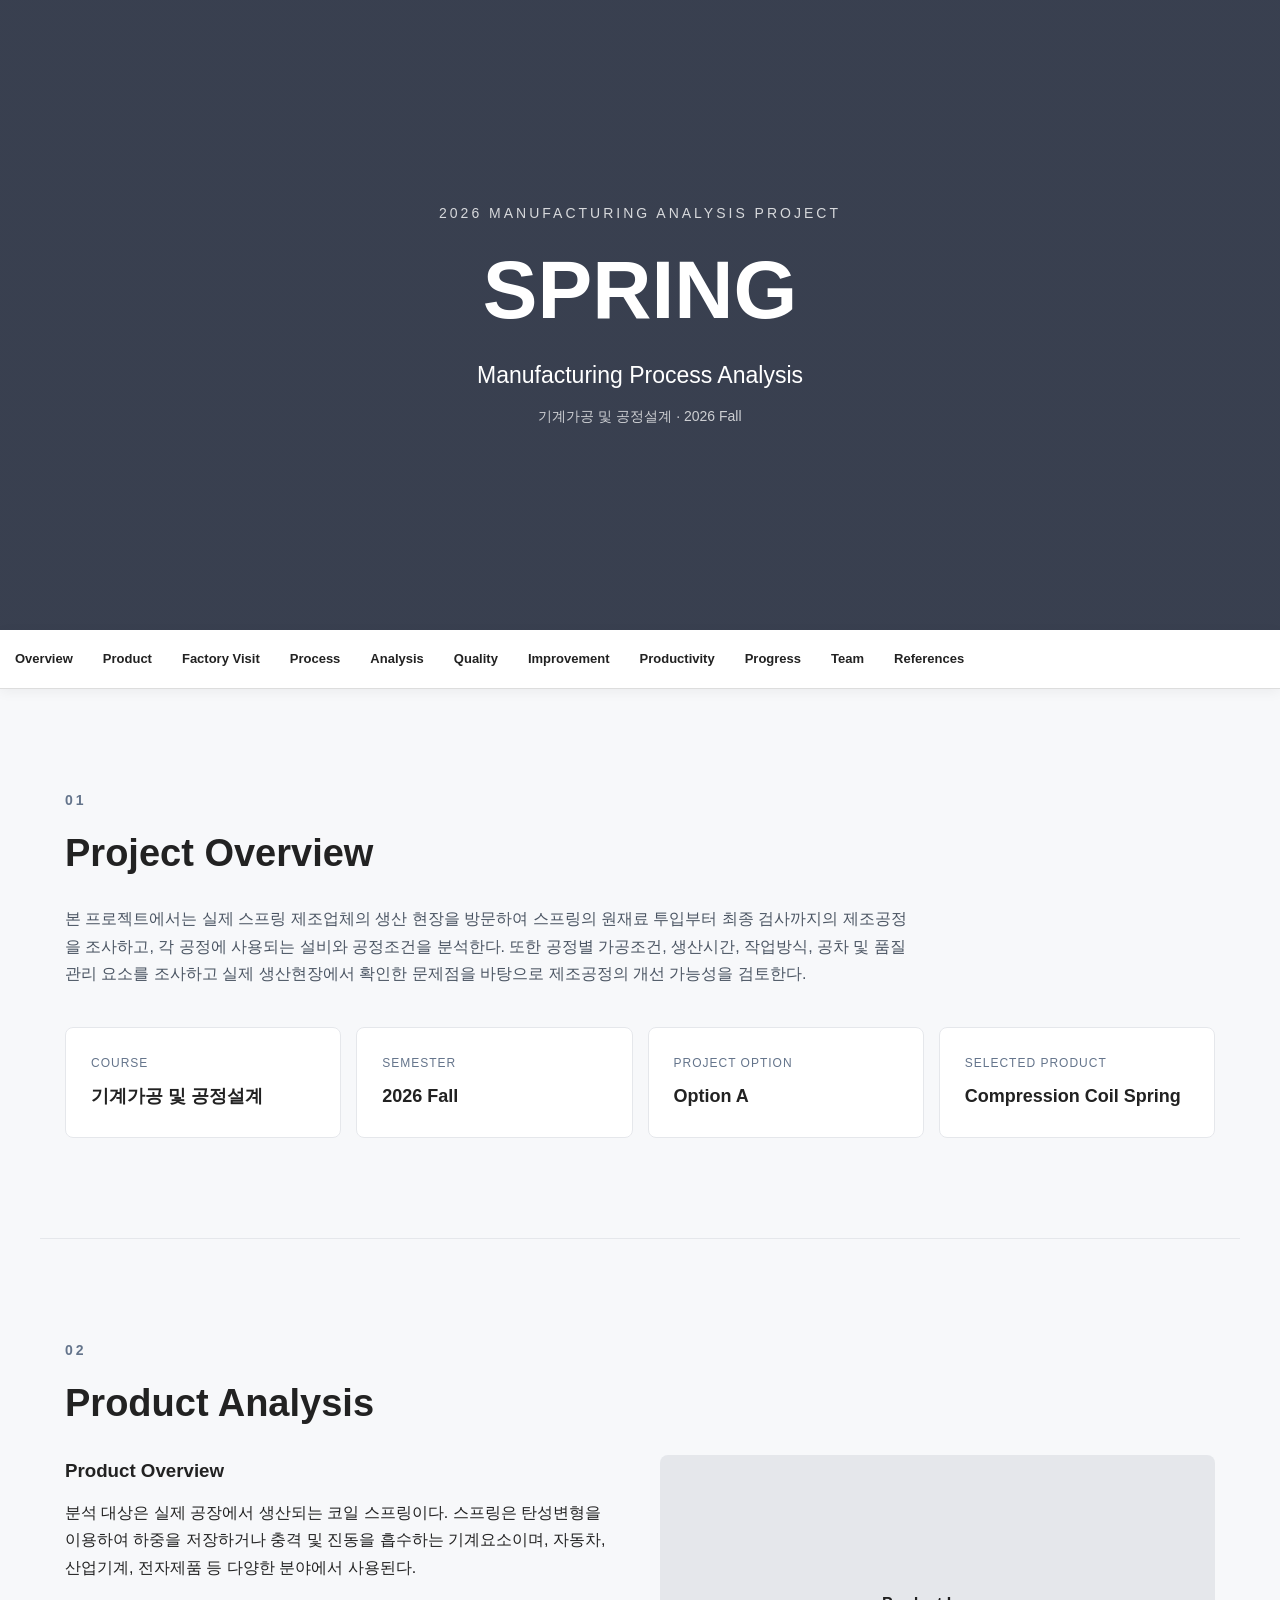
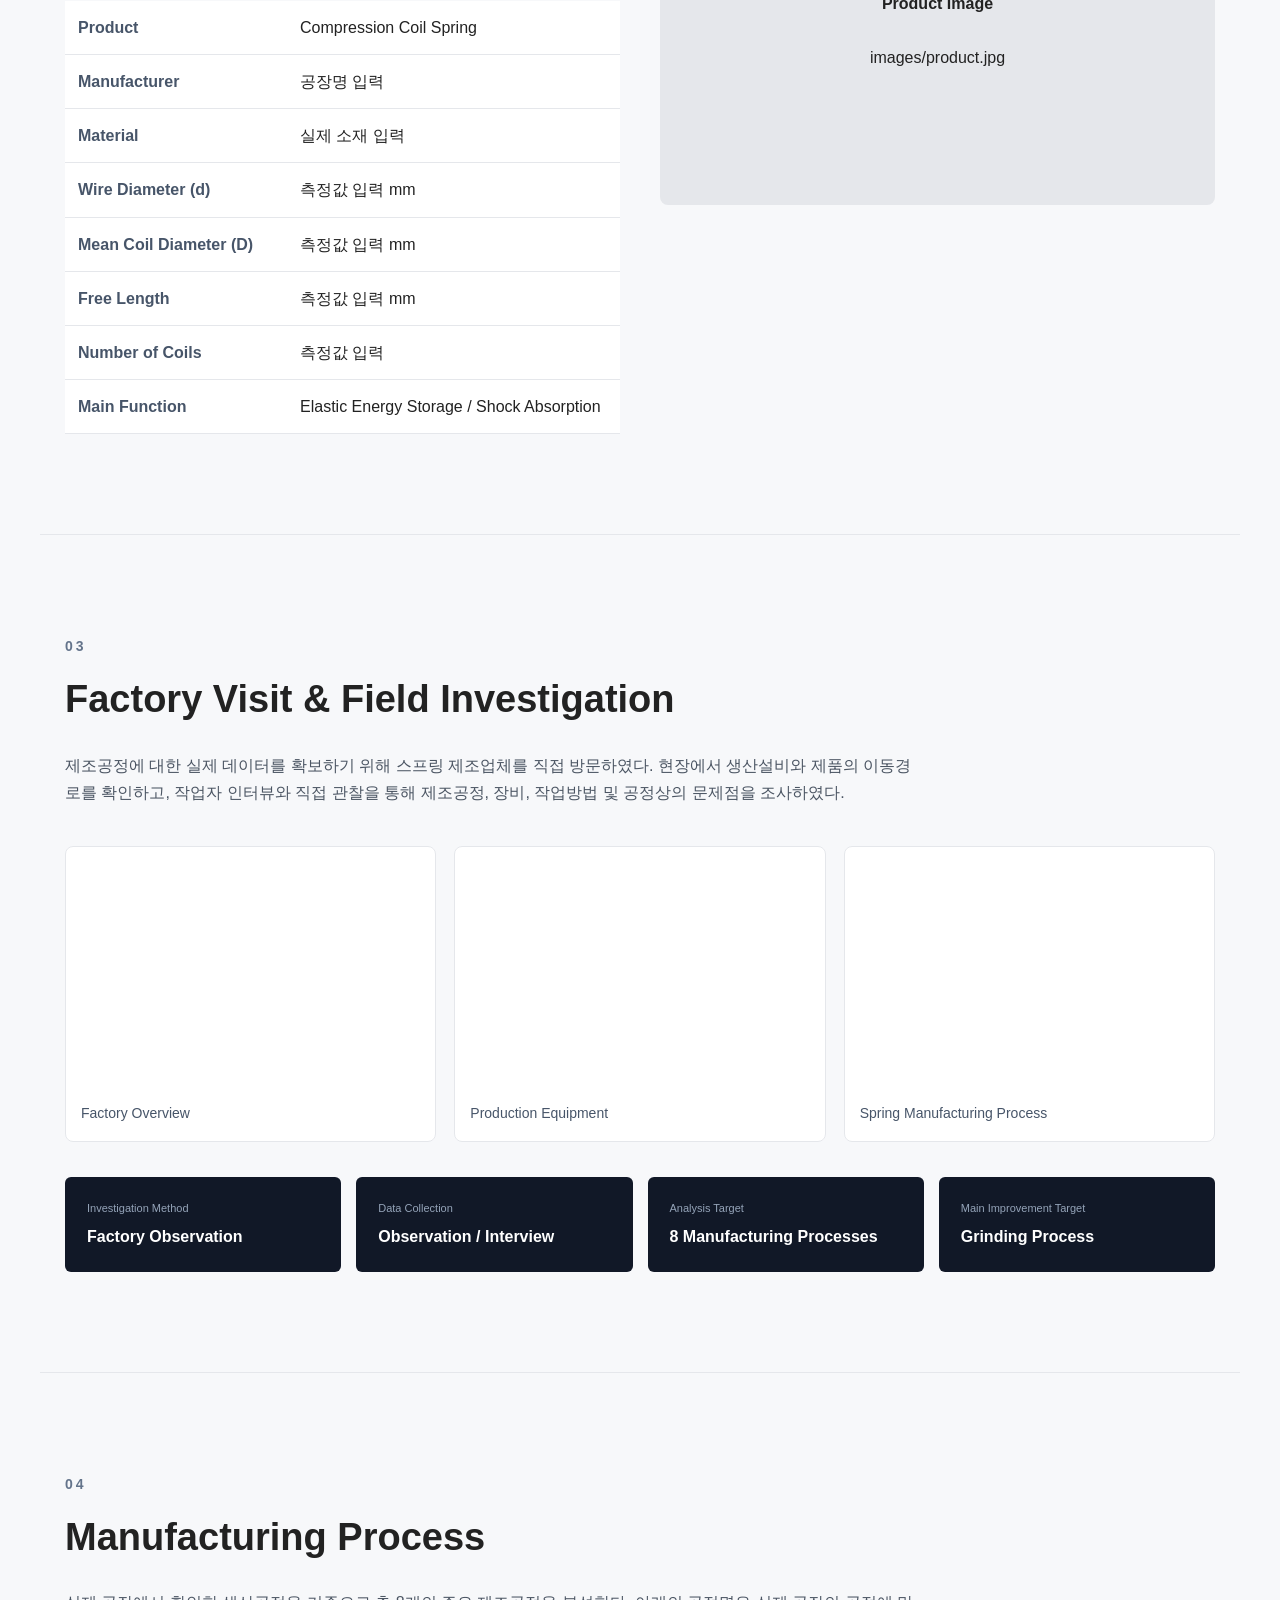
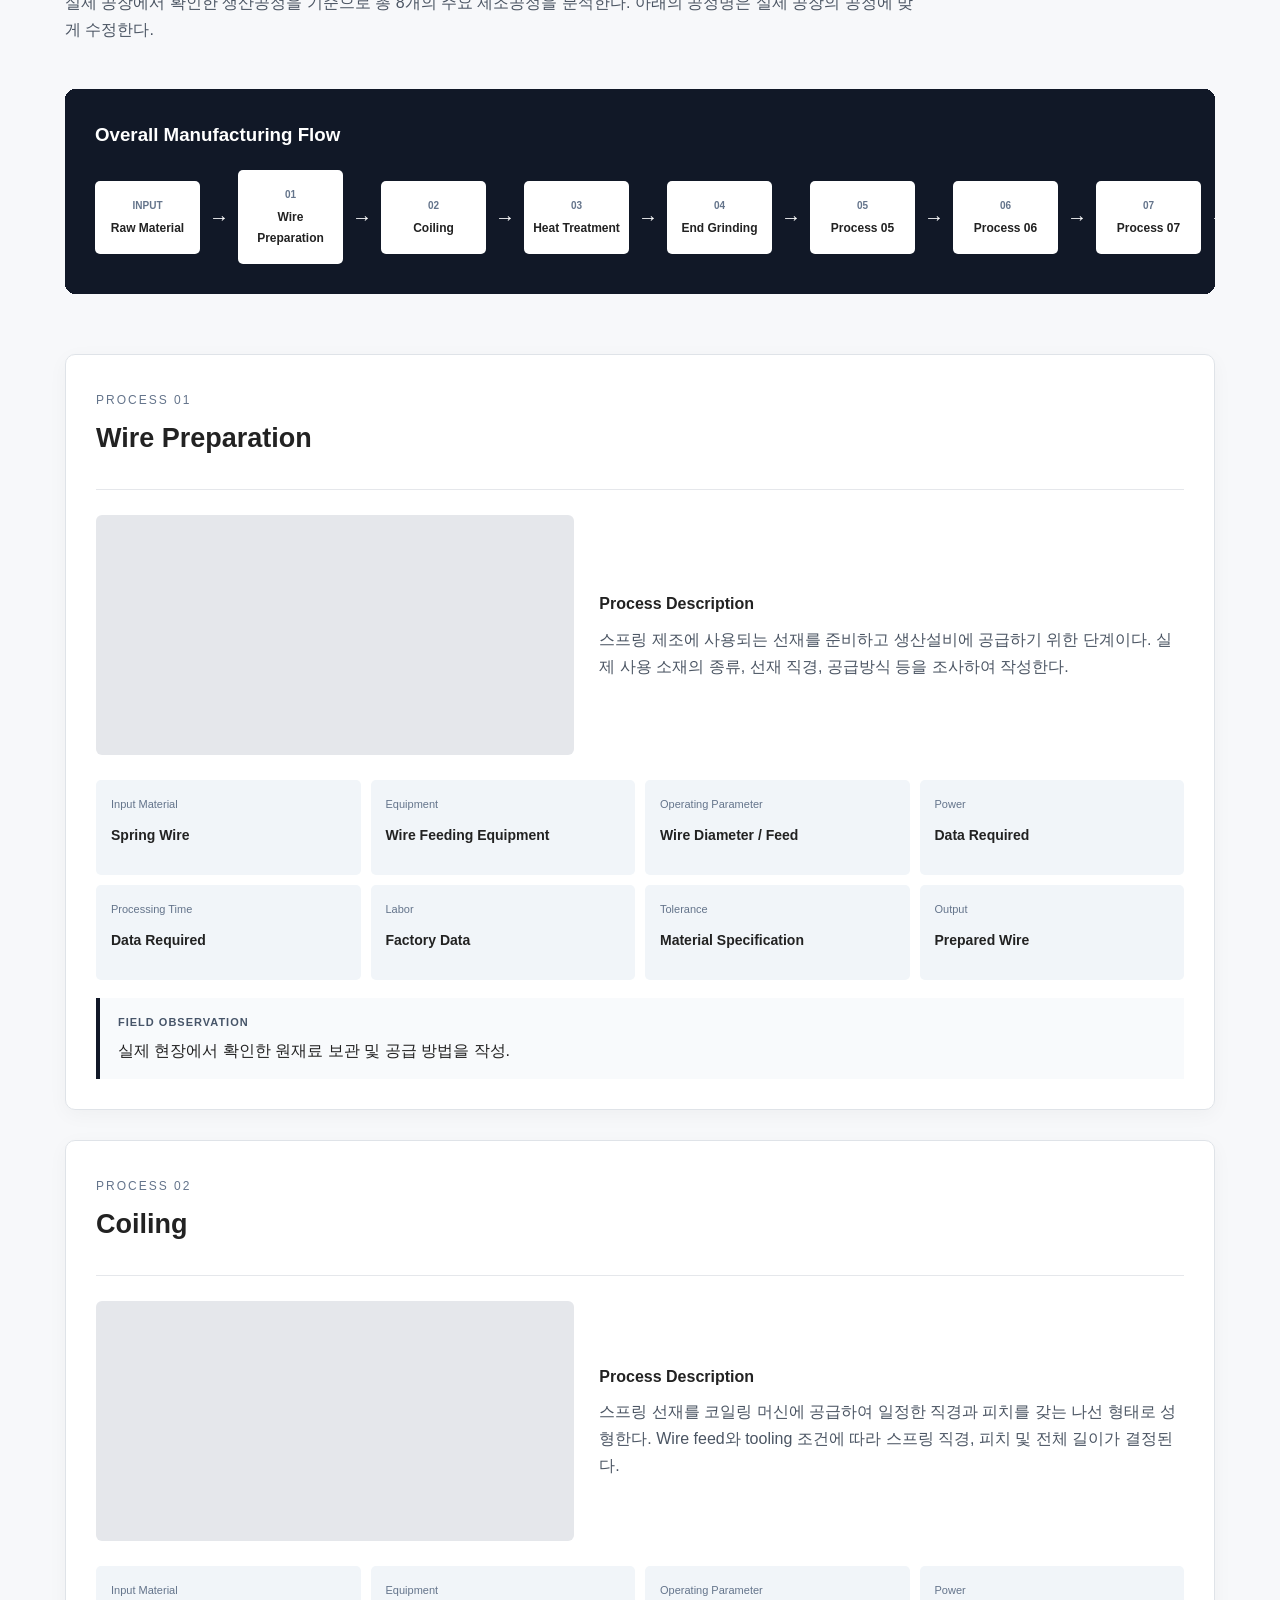
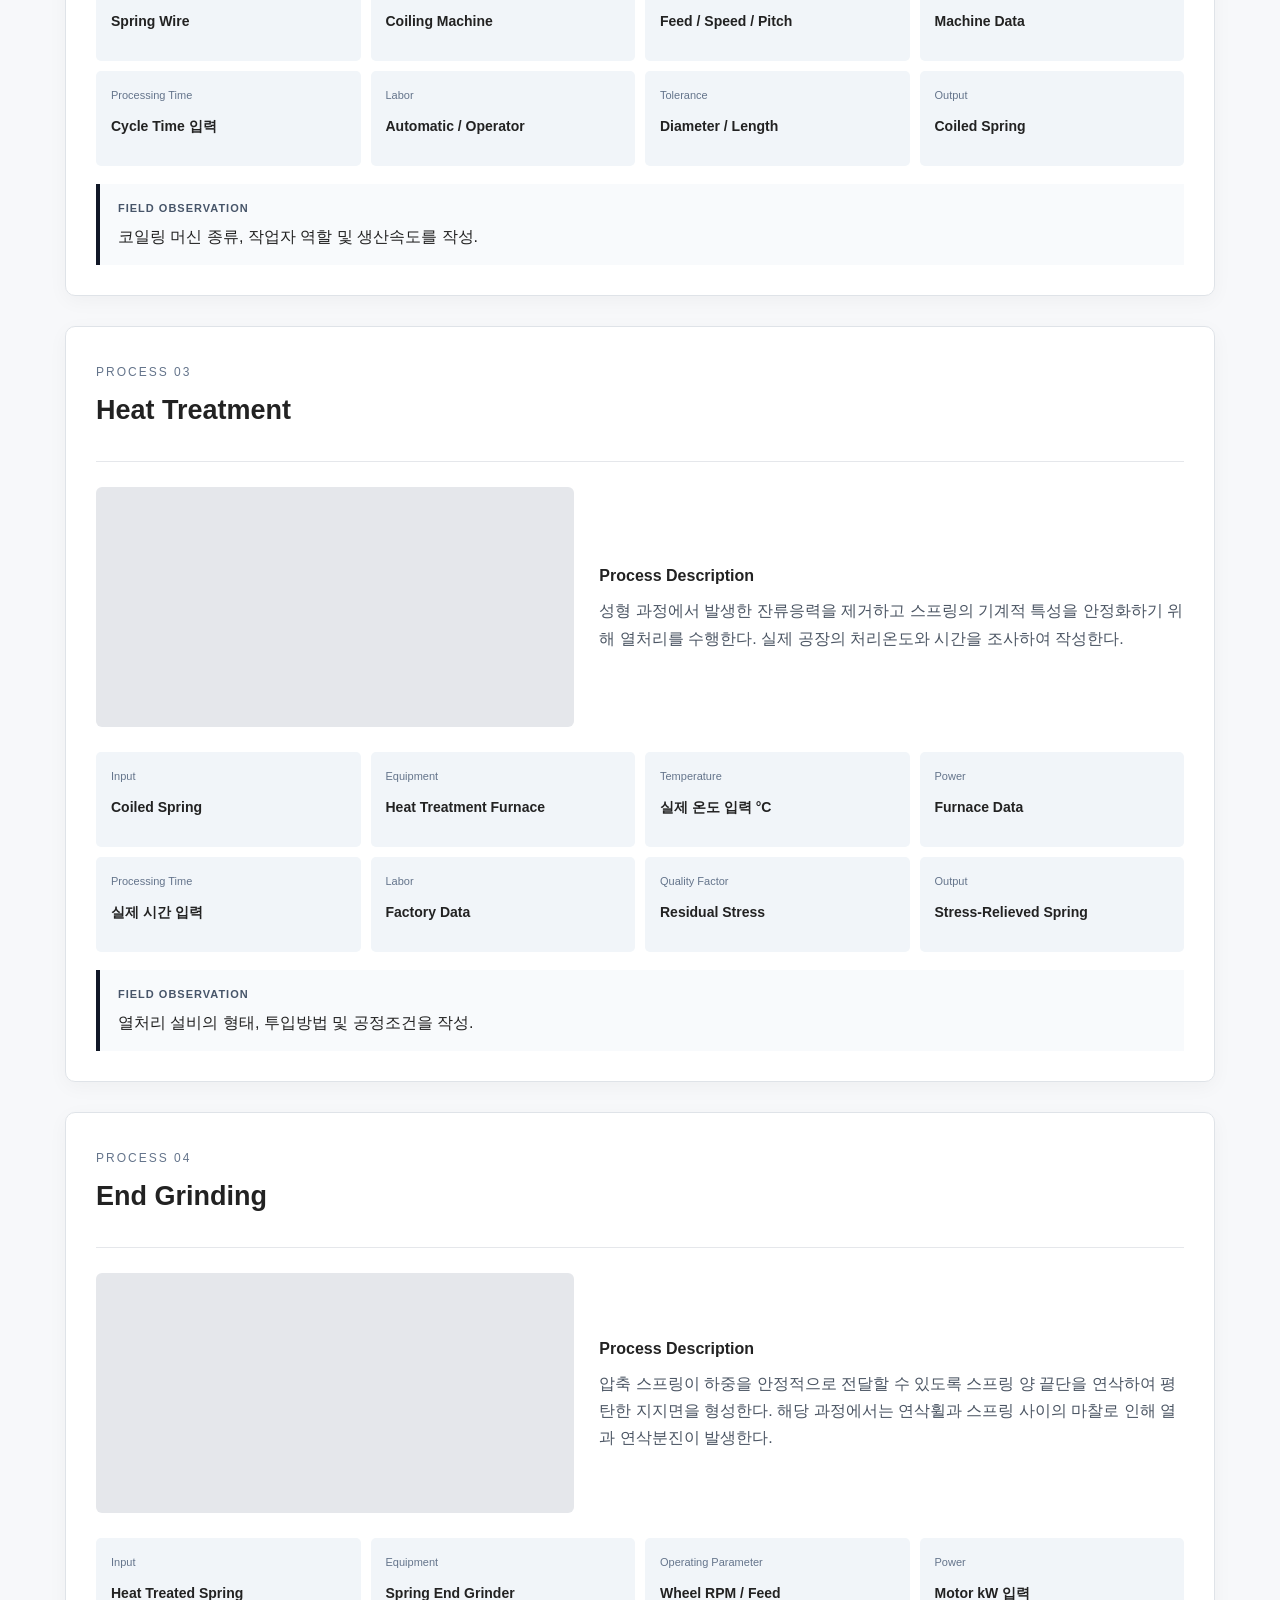
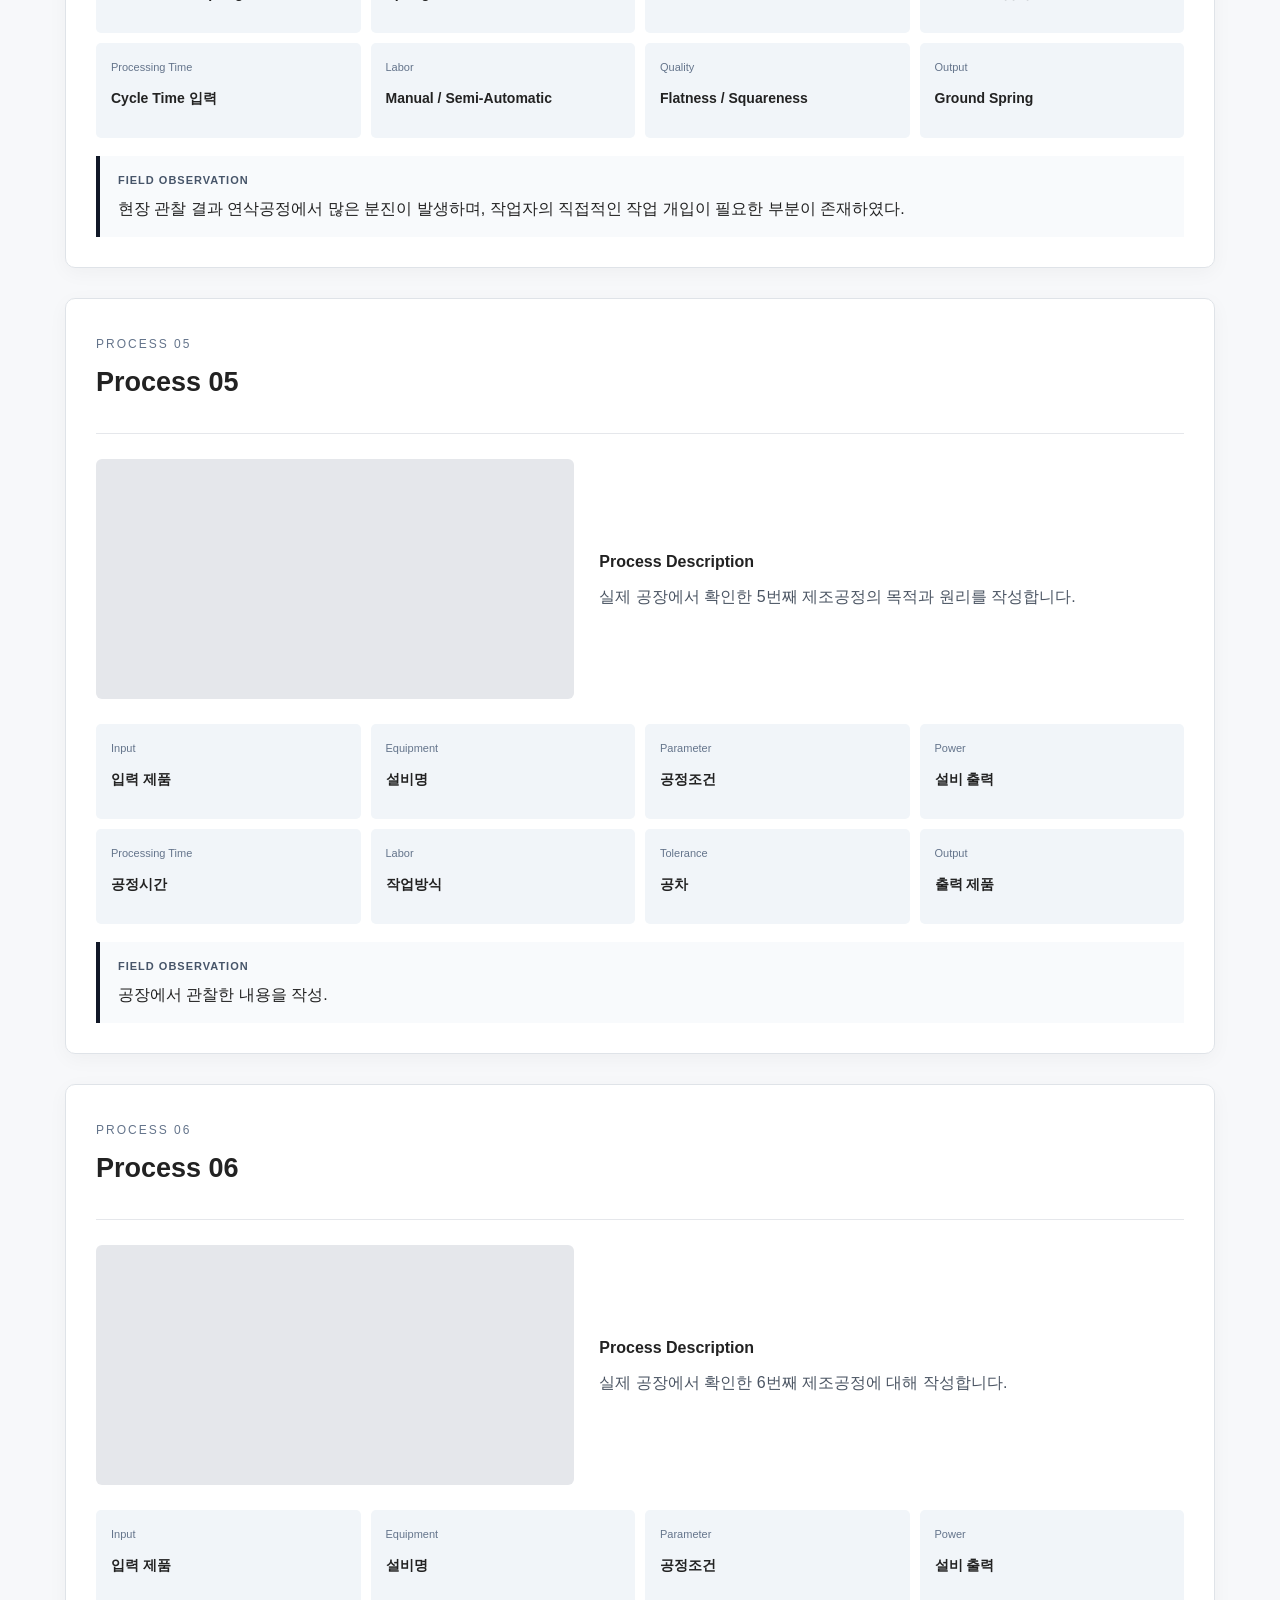
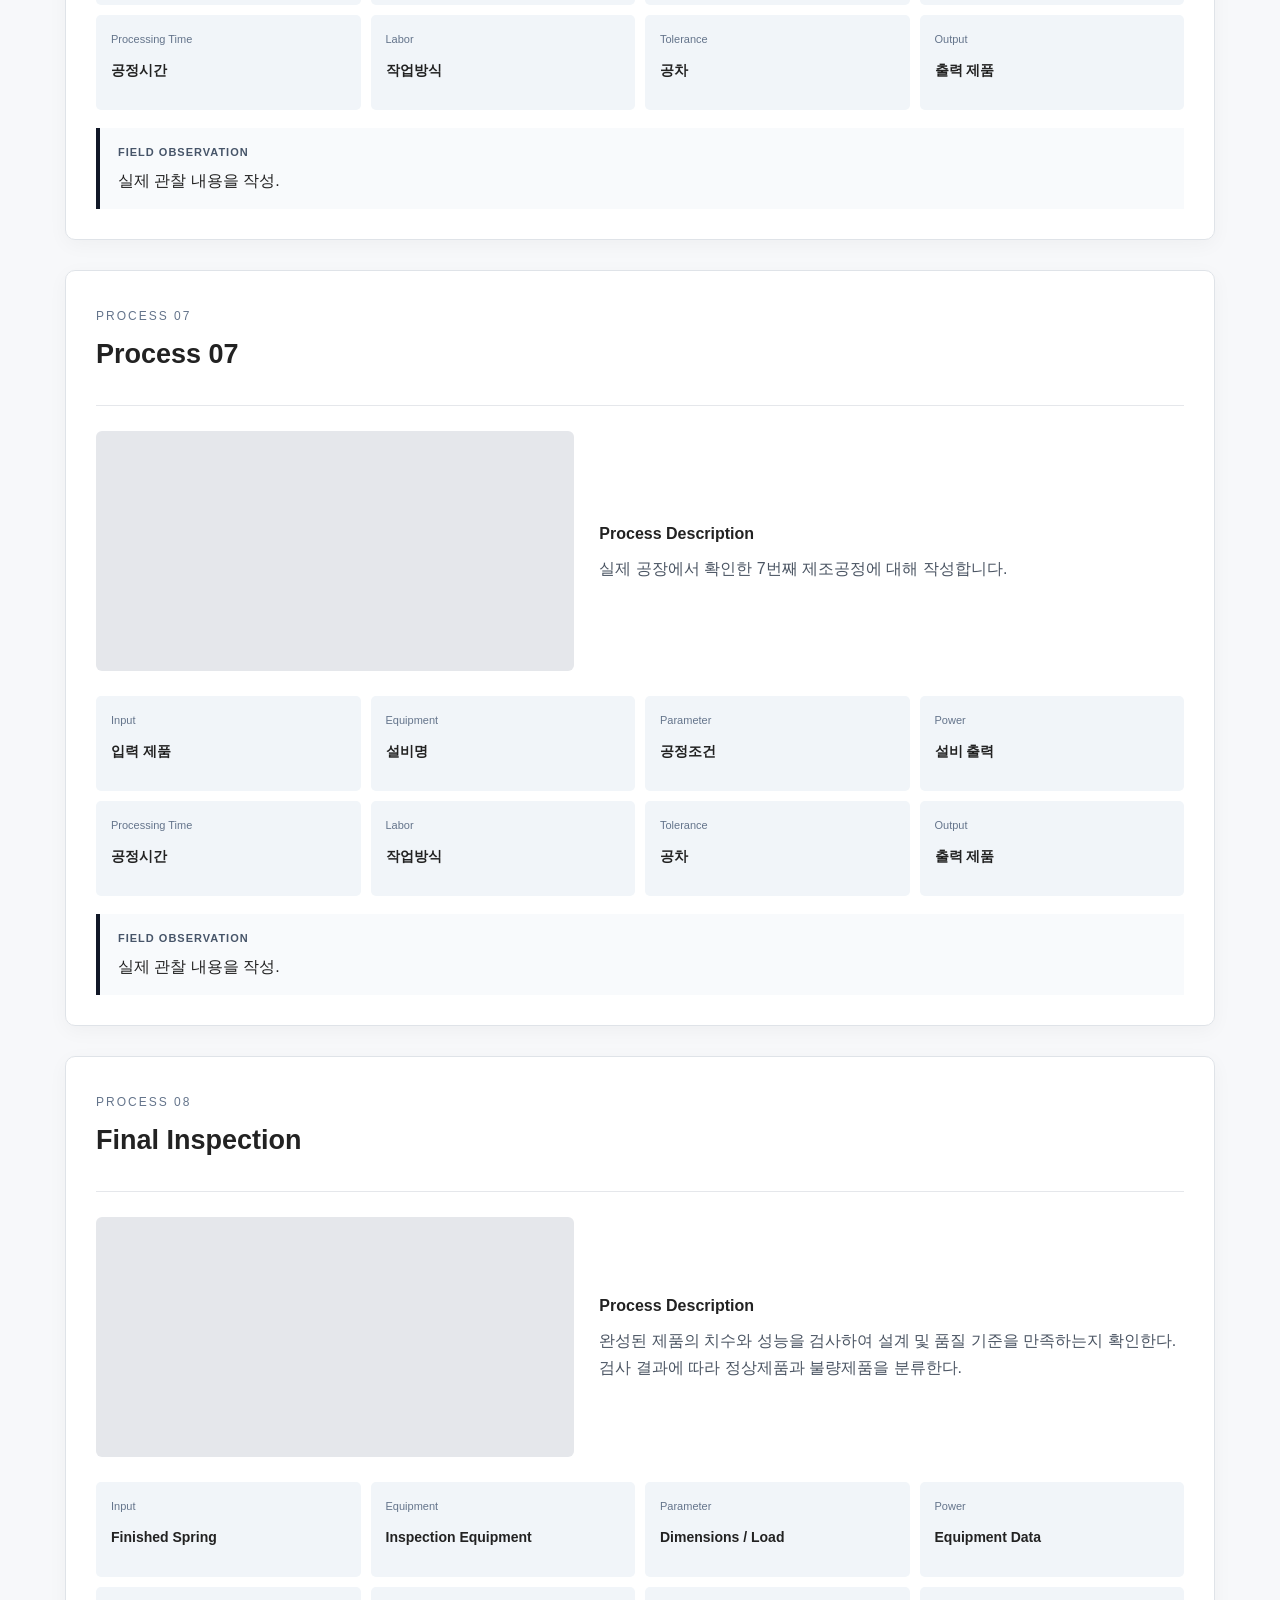
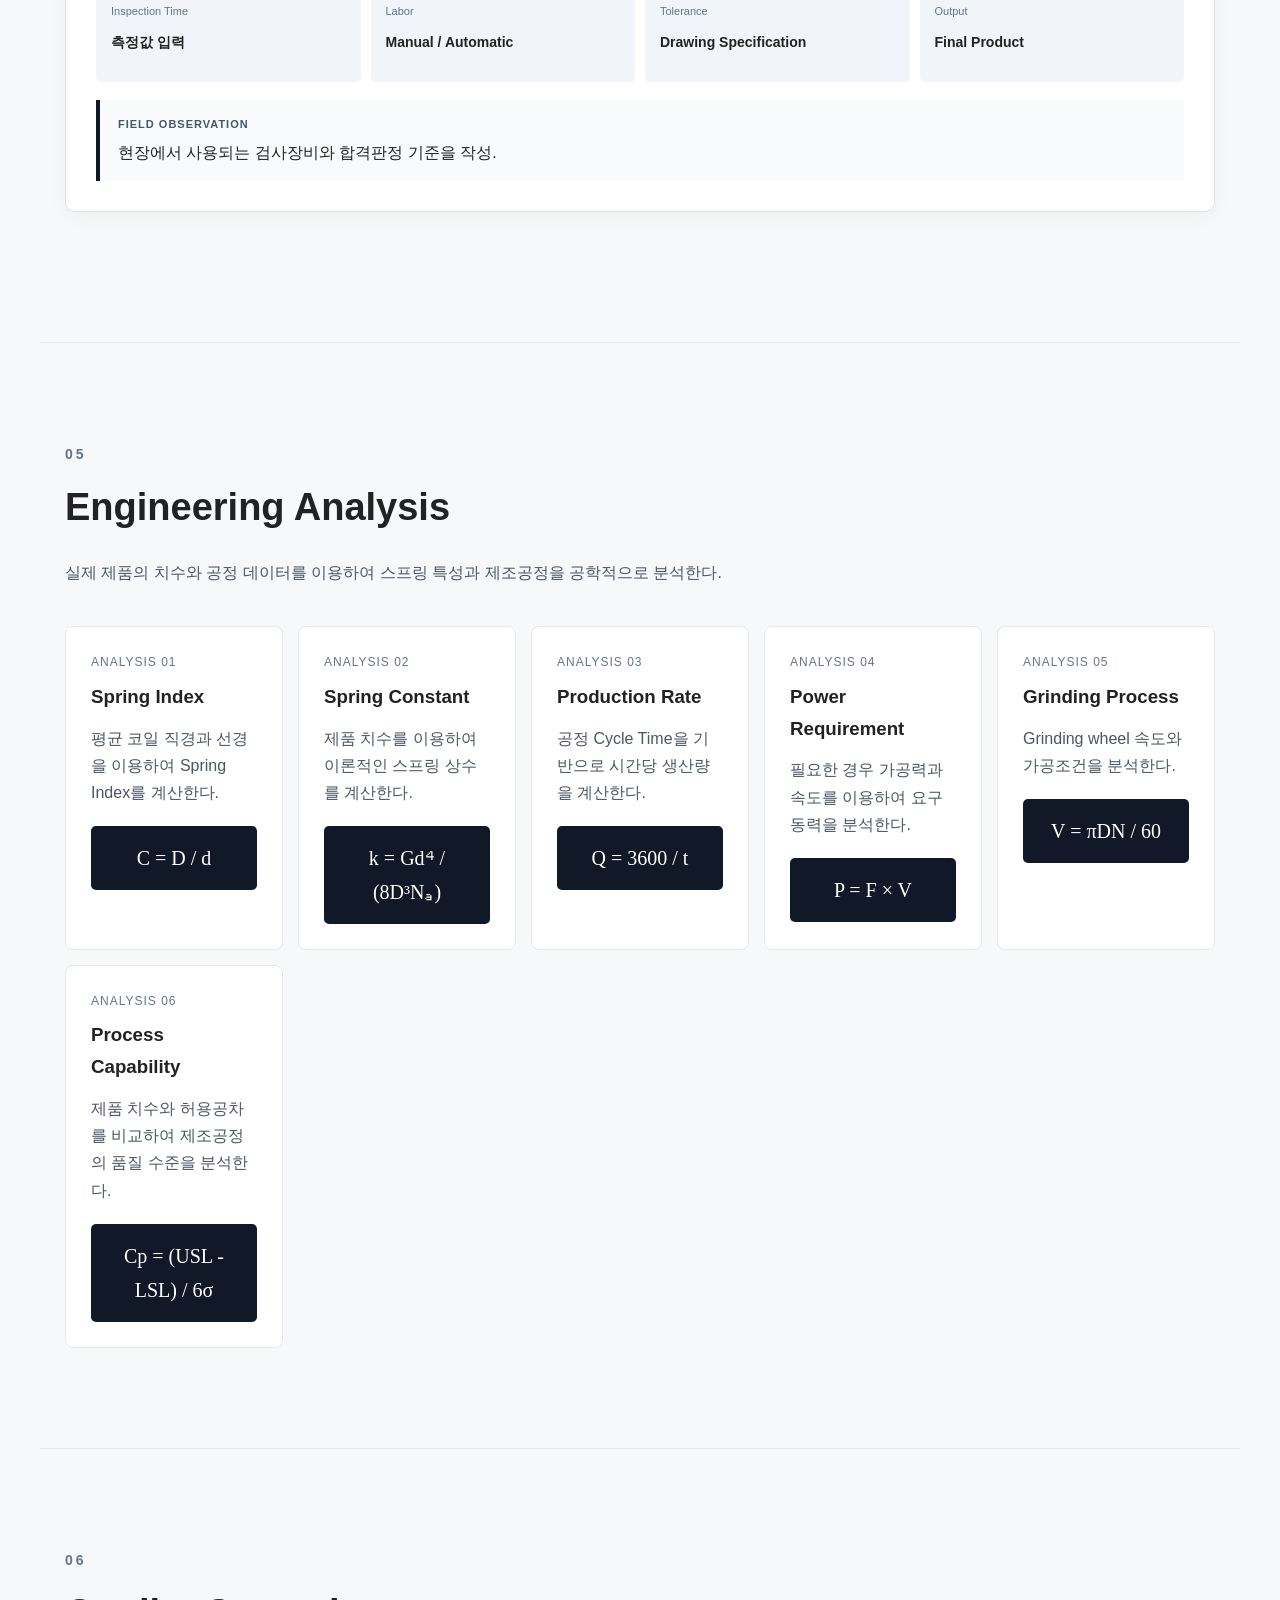
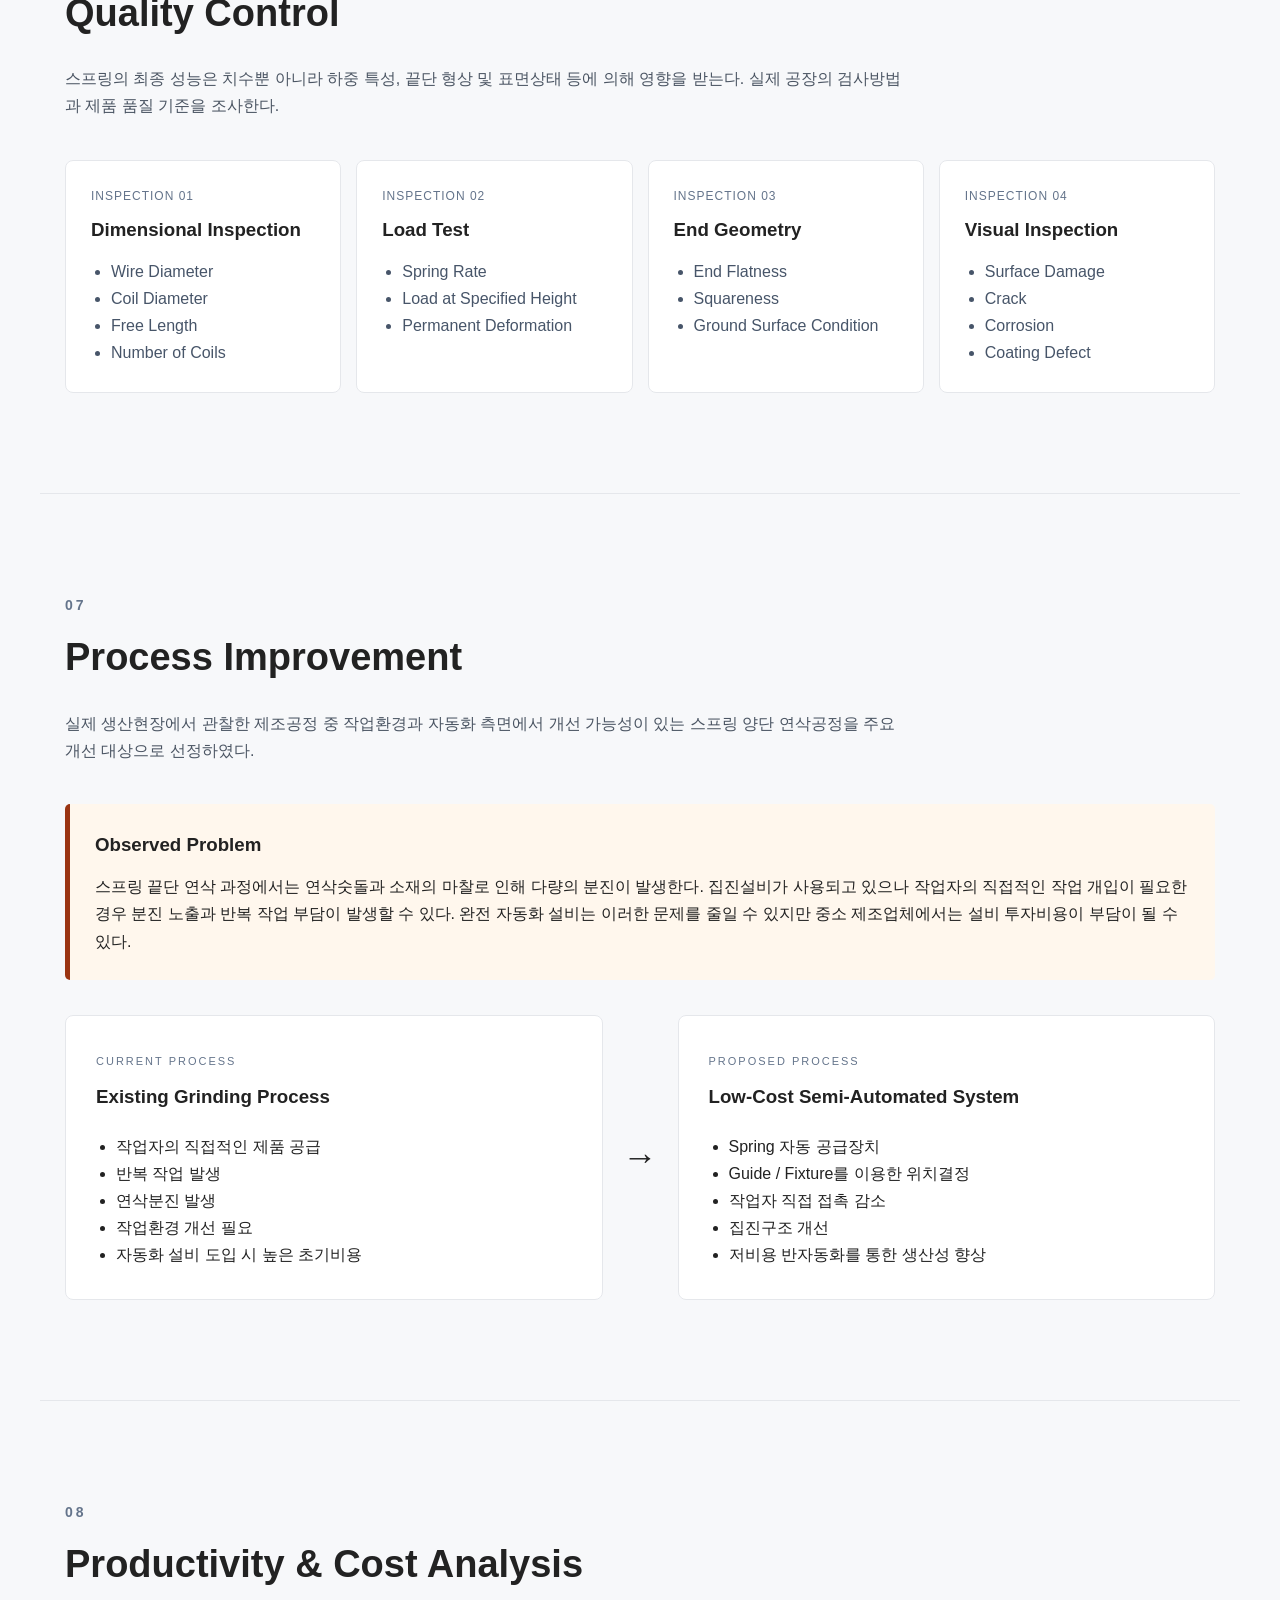
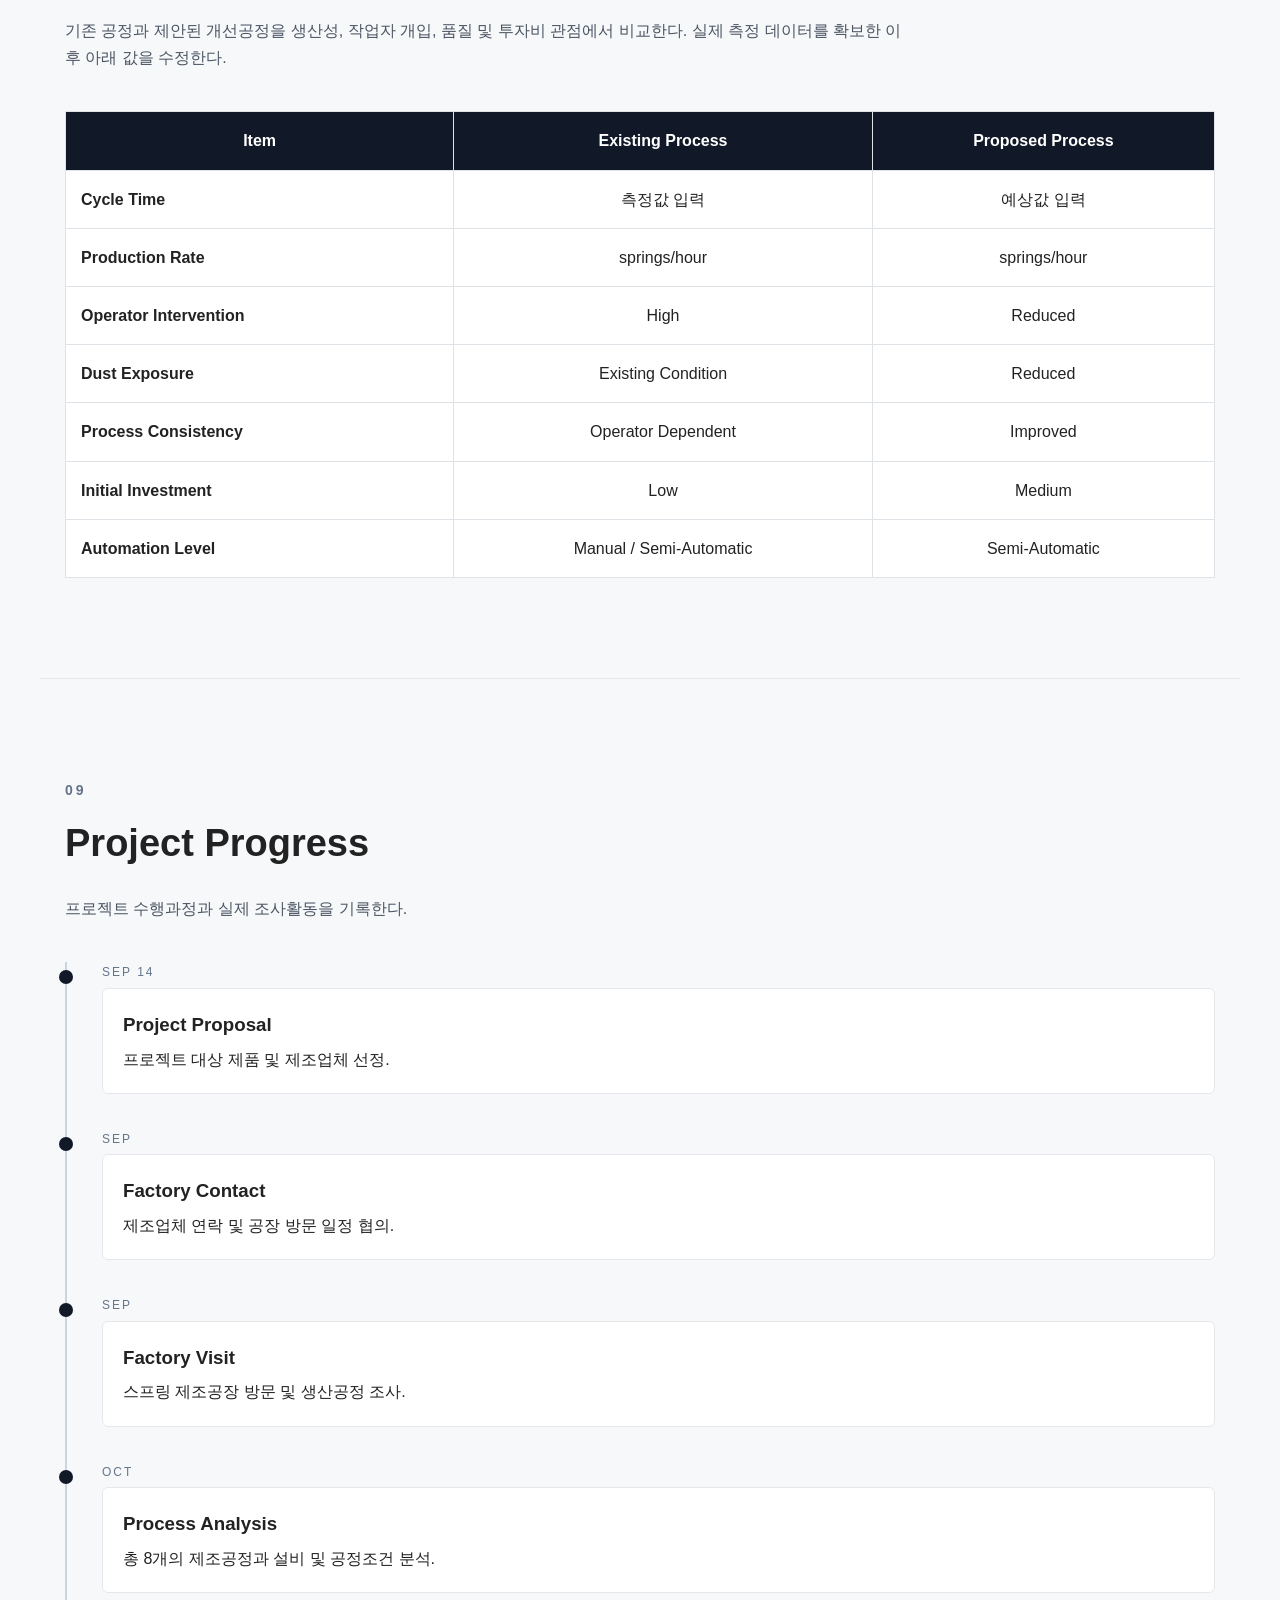
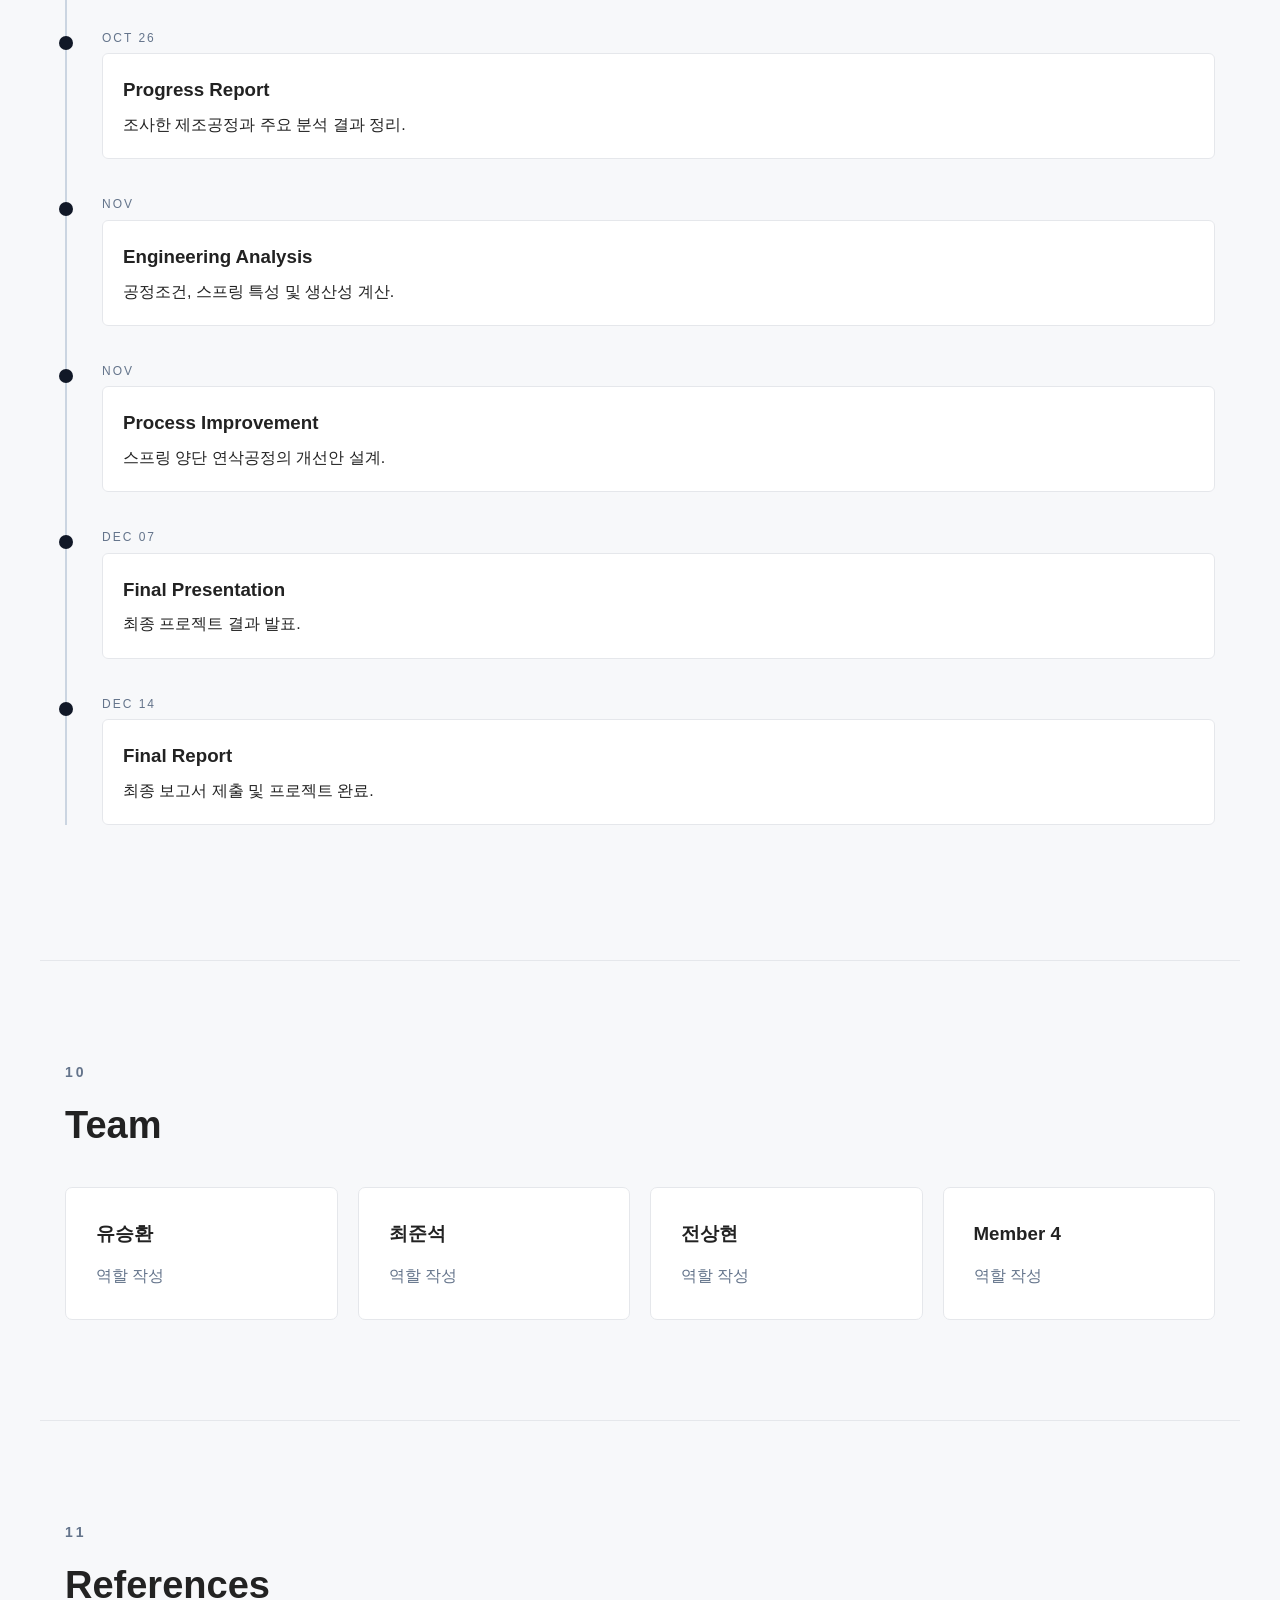
==== index.html @ e33191c5 "Update index.html" ====
<!DOCTYPE html>
<html lang="ko">

<head>
    <meta charset="UTF-8">
    <meta name="viewport" content="width=device-width, initial-scale=1.0">

    <title>Spring Manufacturing Analysis Project</title>

    <style>
        /* =====================================================
           BASIC SETTINGS
        ===================================================== */

        * {
            margin: 0;
            padding: 0;
            box-sizing: border-box;
        }

        html {
            scroll-behavior: smooth;
        }

        body {
            font-family:
                Pretendard,
                "Noto Sans KR",
                Arial,
                sans-serif;

            color: #222;
            background: #f7f8fa;
            line-height: 1.7;
        }

        img {
            width: 100%;
            display: block;
        }

        a {
            text-decoration: none;
            color: inherit;
        }


        /* =====================================================
           HERO
        ===================================================== */

        .hero {
            min-height: 70vh;

            display: flex;
            align-items: center;
            justify-content: center;

            text-align: center;

            background:
                linear-gradient(
                    rgba(15, 23, 42, 0.82),
                    rgba(15, 23, 42, 0.82)
                ),
                url("images/hero.jpg");

            background-size: cover;
            background-position: center;

            color: white;
        }

        .hero-content {
            width: 90%;
            max-width: 900px;
        }

        .project-label {
            font-size: 14px;
            letter-spacing: 3px;
            margin-bottom: 20px;
            opacity: 0.8;
        }

        .hero h1 {
            font-size: clamp(42px, 7vw, 82px);
            line-height: 1.1;
            margin-bottom: 20px;
        }

        .hero-description {
            font-size: 23px;
            margin-bottom: 10px;
        }

        .hero-small {
            font-size: 14px;
            opacity: 0.75;
        }


        /* =====================================================
           NAVIGATION
        ===================================================== */

        .navbar {
            position: sticky;
            top: 0;
            z-index: 1000;

            background: rgba(255, 255, 255, 0.97);

            border-bottom: 1px solid #ddd;

            box-shadow: 0 3px 12px rgba(0, 0, 0, 0.05);
        }

        .nav-inner {
            max-width: 1300px;
            margin: auto;

            display: flex;

            overflow-x: auto;
            white-space: nowrap;
        }

        .nav-inner a {
            padding: 18px 15px;

            font-size: 13px;
            font-weight: 600;

            transition: 0.2s;
        }

        .nav-inner a:hover {
            background: #111827;
            color: white;
        }


        /* =====================================================
           GENERAL SECTION
        ===================================================== */

        .section {
            max-width: 1200px;

            margin: auto;
            padding: 100px 25px;
        }

        .section + .section {
            border-top: 1px solid #e5e7eb;
        }

        .section-number {
            font-size: 14px;
            color: #64748b;
            letter-spacing: 3px;
            font-weight: 700;

            margin-bottom: 8px;
        }

        h2 {
            font-size: 38px;
            margin-bottom: 20px;
        }

        h3 {
            margin-bottom: 12px;
        }

        h4 {
            margin-bottom: 8px;
        }

        .section-intro {
            max-width: 850px;
            color: #4b5563;
            margin-bottom: 40px;
        }


        /* =====================================================
           COMMON GRID
        ===================================================== */

        .info-grid,
        .analysis-grid,
        .quality-grid,
        .factory-info-grid {

            display: grid;

            grid-template-columns:
                repeat(auto-fit, minmax(200px, 1fr));

            gap: 15px;

            margin-top: 35px;
        }

        .info-card,
        .analysis-card,
        .quality-card {

            background: white;

            border: 1px solid #e5e7eb;

            padding: 25px;

            border-radius: 8px;
        }

        .info-card span,
        .analysis-card span,
        .quality-card span {

            display: block;

            font-size: 12px;
            color: #64748b;

            text-transform: uppercase;
            letter-spacing: 1px;

            margin-bottom: 8px;
        }

        .info-card strong {
            font-size: 18px;
        }


        /* =====================================================
           PRODUCT
        ===================================================== */

        .two-column {

            display: grid;

            grid-template-columns: 1fr 1fr;

            gap: 40px;
            align-items: start;
        }

        .product-photo,
        .image-placeholder {

            min-height: 350px;

            background: #e5e7eb;

            display: flex;
            flex-direction: column;

            align-items: center;
            justify-content: center;

            border-radius: 8px;

            overflow: hidden;
        }

        .product-photo img {
            width: 100%;
            height: 100%;
            min-height: 350px;
            object-fit: cover;
        }

        .data-table {

            width: 100%;

            margin-top: 20px;

            background: white;

            border-collapse: collapse;
        }

        .data-table th,
        .data-table td {

            padding: 13px;

            border-bottom: 1px solid #e5e7eb;

            text-align: left;
        }

        .data-table th {
            width: 40%;
            color: #475569;
        }


        /* =====================================================
           FACTORY VISIT
        ===================================================== */

        .factory-gallery {

            display: grid;

            grid-template-columns:
                repeat(3, 1fr);

            gap: 18px;

            margin-top: 30px;
        }

        figure {

            background: white;

            border: 1px solid #e5e7eb;

            border-radius: 8px;

            overflow: hidden;
        }

        figure img {

            height: 240px;

            object-fit: cover;

            background: #e5e7eb;
        }

        figcaption {

            padding: 15px;

            font-size: 14px;

            color: #475569;
        }

        .factory-info-grid > div {

            background: #111827;
            color: white;

            padding: 22px;

            border-radius: 6px;
        }

        .factory-info-grid span {

            display: block;

            color: #94a3b8;

            font-size: 11px;

            margin-bottom: 5px;
        }


        /* =====================================================
           PROCESS FLOW
        ===================================================== */

        .process-flow-wrapper {

            margin: 45px 0 60px;

            padding: 30px;

            background: #111827;

            border-radius: 10px;

            overflow-x: auto;
        }

        .process-flow-title {
            color: white;
            margin-bottom: 20px;
        }

        .process-flow {

            min-width: 850px;

            display: flex;

            align-items: center;

            gap: 9px;
        }

        .flow-box {

            flex: 1;

            min-width: 105px;

            background: white;

            padding: 16px 8px;

            border-radius: 5px;

            text-align: center;

            font-size: 12px;

            font-weight: 700;
        }

        .flow-box span {

            display: block;

            color: #64748b;

            font-size: 10px;

            margin-bottom: 4px;
        }

        .arrow {
            color: white;
            font-size: 20px;
        }


        /* =====================================================
           PROCESS CARD
        ===================================================== */

        .process-card {

            background: white;

            border: 1px solid #dfe3e8;

            border-radius: 10px;

            padding: 30px;

            margin-bottom: 30px;

            box-shadow:
                0 5px 20px rgba(0, 0, 0, 0.04);
        }

        .process-title {

            border-bottom: 1px solid #e5e7eb;

            padding-bottom: 15px;
            margin-bottom: 25px;
        }

        .process-title span {

            font-size: 12px;
            color: #64748b;

            letter-spacing: 2px;
        }

        .process-title h3 {
            font-size: 27px;
            margin-top: 4px;
        }

        .process-detail {

            display: grid;

            grid-template-columns: 0.9fr 1.1fr;

            gap: 25px;

            margin-bottom: 25px;
        }

        .process-image {

            background: #e5e7eb;

            min-height: 240px;

            border-radius: 6px;

            overflow: hidden;

            display: flex;

            justify-content: center;
            align-items: center;
        }

        .process-image img {

            width: 100%;
            height: 100%;

            min-height: 240px;

            object-fit: cover;
        }

        .process-description {

            display: flex;
            flex-direction: column;

            justify-content: center;
        }

        .process-description p {
            color: #4b5563;
        }

        .process-data {

            display: grid;

            grid-template-columns:
                repeat(4, 1fr);

            gap: 10px;
        }

        .process-data > div {

            background: #f1f5f9;

            padding: 15px;

            min-height: 95px;

            border-radius: 5px;
        }

        .process-data span {

            display: block;

            color: #64748b;

            font-size: 11px;

            margin-bottom: 7px;
        }

        .process-data strong {

            font-size: 14px;

            word-break: keep-all;
        }

        .field-note {

            margin-top: 18px;

            padding: 15px 18px;

            border-left: 4px solid #111827;

            background: #f8fafc;
        }

        .field-note span {

            display: block;

            font-size: 11px;
            letter-spacing: 1px;
            color: #475569;

            font-weight: 700;

            margin-bottom: 5px;
        }


        /* =====================================================
           ENGINEERING ANALYSIS
        ===================================================== */

        .analysis-card {

            min-height: 230px;
        }

        .formula {

            margin-top: 20px;

            background: #111827;

            color: white;

            padding: 15px;

            text-align: center;

            font-family: "Times New Roman", serif;

            font-size: 20px;

            border-radius: 5px;
        }

        .analysis-card p {
            color: #4b5563;
        }


        /* =====================================================
           QUALITY
        ===================================================== */

        .quality-card {

            min-height: 180px;
        }

        .quality-card ul {

            margin-left: 20px;

            color: #475569;
        }


        /* =====================================================
           IMPROVEMENT
        ===================================================== */

        .problem-box {

            padding: 25px;

            margin-bottom: 35px;

            background: #fff7ed;

            border-left: 5px solid #9a3412;

            border-radius: 5px;
        }

        .comparison {

            display: grid;

            grid-template-columns: 1fr auto 1fr;

            gap: 20px;

            align-items: center;
        }

        .comparison-card {

            background: white;

            border: 1px solid #e5e7eb;

            border-radius: 8px;

            padding: 30px;

            min-height: 280px;
        }

        .comparison-card span {

            font-size: 11px;
            letter-spacing: 2px;

            color: #64748b;
        }

        .comparison-card h3 {

            margin-top: 8px;
            margin-bottom: 20px;
        }

        .comparison-card ul {

            padding-left: 20px;
        }

        .comparison-arrow {

            font-size: 35px;
            font-weight: 700;
        }


        /* =====================================================
           PRODUCTIVITY TABLE
        ===================================================== */

        .comparison-table {

            width: 100%;

            border-collapse: collapse;

            margin-top: 30px;

            background: white;
        }

        .comparison-table th,
        .comparison-table td {

            padding: 15px;

            border: 1px solid #dfe3e8;

            text-align: center;
        }

        .comparison-table th {

            background: #111827;
            color: white;
        }

        .comparison-table td:first-child {

            text-align: left;

            font-weight: 600;
        }


        /* =====================================================
           PROGRESS
        ===================================================== */

        .timeline {

            margin-top: 40px;

            border-left: 2px solid #cbd5e1;

            padding-left: 35px;
        }

        .timeline-item {

            position: relative;

            margin-bottom: 35px;
        }

        .timeline-item::before {

            content: "";

            position: absolute;

            left: -43px;
            top: 8px;

            width: 14px;
            height: 14px;

            border-radius: 50%;

            background: #111827;
        }

        .timeline-date {

            font-size: 12px;

            color: #64748b;

            letter-spacing: 2px;

            margin-bottom: 5px;
        }

        .timeline-content {

            background: white;

            padding: 20px;

            border-radius: 6px;

            border: 1px solid #e5e7eb;
        }

        .timeline-content h3 {
            margin-bottom: 5px;
        }


        /* =====================================================
           TEAM
        ===================================================== */

        .team-grid {

            display: grid;

            grid-template-columns:
                repeat(auto-fit, minmax(220px, 1fr));

            gap: 20px;

            margin-top: 30px;
        }

        .team-card {

            background: white;

            border: 1px solid #e5e7eb;

            padding: 30px;

            border-radius: 7px;
        }

        .team-card p {
            color: #64748b;
        }


        /* =====================================================
           REFERENCES
        ===================================================== */

        .reference-list {

            padding-left: 25px;

            background: white;

            padding-top: 30px;
            padding-bottom: 30px;
            padding-right: 30px;

            border: 1px solid #e5e7eb;

            border-radius: 7px;
        }

        .reference-list li {
            margin-bottom: 12px;
        }


        /* =====================================================
           FOOTER
        ===================================================== */

        footer {

            background: #111827;

            color: white;

            padding: 40px;

            text-align: center;
        }

        #topButton {

            margin-top: 20px;

            background: white;

            border: none;

            padding: 10px 20px;

            cursor: pointer;

            font-weight: 700;

            border-radius: 4px;
        }


        /* =====================================================
           RESPONSIVE
        ===================================================== */

        @media(max-width: 900px) {

            .two-column,
            .process-detail,
            .comparison {

                grid-template-columns: 1fr;
            }

            .comparison-arrow {

                transform: rotate(90deg);

                text-align: center;
            }

            .process-data {

                grid-template-columns:
                    repeat(2, 1fr);
            }

            .factory-gallery {

                grid-template-columns: 1fr;
            }

        }


        @media(max-width: 550px) {

            .section {

                padding: 75px 18px;
            }

            h2 {
                font-size: 30px;
            }

            .process-data {

                grid-template-columns: 1fr;
            }

            .hero-description {

                font-size: 18px;
            }

        }

    </style>
</head>


<body>


<!-- =====================================================
     HERO
===================================================== -->

<header class="hero">

    <div class="hero-content">

        <p class="project-label">
            2026 MANUFACTURING ANALYSIS PROJECT
        </p>

        <h1>
            SPRING
        </h1>

        <p class="hero-description">
            Manufacturing Process Analysis
        </p>

        <p class="hero-small">
            기계가공 및 공정설계 · 2026 Fall
        </p>

    </div>

</header>



<!-- =====================================================
     NAVIGATION
===================================================== -->

<nav class="navbar">

    <div class="nav-inner">

        <a href="#overview">Overview</a>
        <a href="#product">Product</a>
        <a href="#factory">Factory Visit</a>
        <a href="#process">Process</a>
        <a href="#analysis">Analysis</a>
        <a href="#quality">Quality</a>
        <a href="#improvement">Improvement</a>
        <a href="#productivity">Productivity</a>
        <a href="#progress">Progress</a>
        <a href="#team">Team</a>
        <a href="#references">References</a>

    </div>

</nav>



<main>


<!-- =====================================================
     01 PROJECT OVERVIEW
===================================================== -->

<section id="overview" class="section">

    <p class="section-number">
        01
    </p>

    <h2>
        Project Overview
    </h2>

    <p class="section-intro">

        본 프로젝트에서는 실제 스프링 제조업체의 생산 현장을 방문하여
        스프링의 원재료 투입부터 최종 검사까지의 제조공정을 조사하고,
        각 공정에 사용되는 설비와 공정조건을 분석한다.

        또한 공정별 가공조건, 생산시간, 작업방식, 공차 및 품질관리 요소를
        조사하고 실제 생산현장에서 확인한 문제점을 바탕으로
        제조공정의 개선 가능성을 검토한다.

    </p>


    <div class="info-grid">

        <div class="info-card">

            <span>Course</span>

            <strong>
                기계가공 및 공정설계
            </strong>

        </div>


        <div class="info-card">

            <span>Semester</span>

            <strong>
                2026 Fall
            </strong>

        </div>


        <div class="info-card">

            <span>Project Option</span>

            <strong>
                Option A
            </strong>

        </div>


        <div class="info-card">

            <span>Selected Product</span>

            <strong>
                Compression Coil Spring
            </strong>

        </div>

    </div>

</section>



<!-- =====================================================
     02 PRODUCT ANALYSIS
===================================================== -->

<section id="product" class="section">

    <p class="section-number">
        02
    </p>

    <h2>
        Product Analysis
    </h2>


    <div class="two-column">


        <div>

            <h3>
                Product Overview
            </h3>

            <p>

                분석 대상은 실제 공장에서 생산되는 코일 스프링이다.

                스프링은 탄성변형을 이용하여 하중을 저장하거나
                충격 및 진동을 흡수하는 기계요소이며,
                자동차, 산업기계, 전자제품 등 다양한 분야에서 사용된다.

            </p>


            <table class="data-table">

                <tr>

                    <th>
                        Product
                    </th>

                    <td>
                        Compression Coil Spring
                    </td>

                </tr>


                <tr>

                    <th>
                        Manufacturer
                    </th>

                    <td>
                        공장명 입력
                    </td>

                </tr>


                <tr>

                    <th>
                        Material
                    </th>

                    <td>
                        실제 소재 입력
                    </td>

                </tr>


                <tr>

                    <th>
                        Wire Diameter (d)
                    </th>

                    <td>
                        측정값 입력 mm
                    </td>

                </tr>


                <tr>

                    <th>
                        Mean Coil Diameter (D)
                    </th>

                    <td>
                        측정값 입력 mm
                    </td>

                </tr>


                <tr>

                    <th>
                        Free Length
                    </th>

                    <td>
                        측정값 입력 mm
                    </td>

                </tr>


                <tr>

                    <th>
                        Number of Coils
                    </th>

                    <td>
                        측정값 입력
                    </td>

                </tr>


                <tr>

                    <th>
                        Main Function
                    </th>

                    <td>
                        Elastic Energy Storage / Shock Absorption
                    </td>

                </tr>

            </table>

        </div>



        <div class="product-photo">

            <img
                src="images/product.jpg"
                alt="Spring Product"
                onerror="
                    this.style.display='none';
                    this.parentElement.innerHTML=
                    '<strong>Product Image</strong><br>images/product.jpg';
                "
            >

        </div>


    </div>

</section>



<!-- =====================================================
     03 FACTORY VISIT
===================================================== -->

<section id="factory" class="section">

    <p class="section-number">
        03
    </p>

    <h2>
        Factory Visit & Field Investigation
    </h2>


    <p class="section-intro">

        제조공정에 대한 실제 데이터를 확보하기 위해
        스프링 제조업체를 직접 방문하였다.

        현장에서 생산설비와 제품의 이동경로를 확인하고,
        작업자 인터뷰와 직접 관찰을 통해 제조공정,
        장비, 작업방법 및 공정상의 문제점을 조사하였다.

    </p>



    <div class="factory-gallery">


        <figure>

            <img
                src="images/factory01.jpg"
                alt="Factory"
                onerror="this.style.visibility='hidden'"
            >

            <figcaption>
                Factory Overview
            </figcaption>

        </figure>



        <figure>

            <img
                src="images/factory02.jpg"
                alt="Production"
                onerror="this.style.visibility='hidden'"
            >

            <figcaption>
                Production Equipment
            </figcaption>

        </figure>



        <figure>

            <img
                src="images/factory03.jpg"
                alt="Grinding"
                onerror="this.style.visibility='hidden'"
            >

            <figcaption>
                Spring Manufacturing Process
            </figcaption>

        </figure>


    </div>



    <div class="factory-info-grid">


        <div>

            <span>
                Investigation Method
            </span>

            <strong>
                Factory Observation
            </strong>

        </div>


        <div>

            <span>
                Data Collection
            </span>

            <strong>
                Observation / Interview
            </strong>

        </div>


        <div>

            <span>
                Analysis Target
            </span>

            <strong>
                8 Manufacturing Processes
            </strong>

        </div>


        <div>

            <span>
                Main Improvement Target
            </span>

            <strong>
                Grinding Process
            </strong>

        </div>


    </div>

</section>



<!-- =====================================================
     04 MANUFACTURING PROCESS
===================================================== -->

<section id="process" class="section">

    <p class="section-number">
        04
    </p>

    <h2>
        Manufacturing Process
    </h2>


    <p class="section-intro">

        실제 공장에서 확인한 생산공정을 기준으로
        총 8개의 주요 제조공정을 분석한다.

        아래의 공정명은 실제 공장의 공정에 맞게 수정한다.

    </p>



    <!-- PROCESS FLOW -->

    <div class="process-flow-wrapper">

        <h3 class="process-flow-title">
            Overall Manufacturing Flow
        </h3>


        <div class="process-flow">

            <div class="flow-box">
                <span>INPUT</span>
                Raw Material
            </div>

            <div class="arrow">
                →
            </div>


            <div class="flow-box">
                <span>01</span>
                Wire Preparation
            </div>

            <div class="arrow">
                →
            </div>


            <div class="flow-box">
                <span>02</span>
                Coiling
            </div>

            <div class="arrow">
                →
            </div>


            <div class="flow-box">
                <span>03</span>
                Heat Treatment
            </div>

            <div class="arrow">
                →
            </div>


            <div class="flow-box">
                <span>04</span>
                End Grinding
            </div>

            <div class="arrow">
                →
            </div>


            <div class="flow-box">
                <span>05</span>
                Process 05
            </div>

            <div class="arrow">
                →
            </div>


            <div class="flow-box">
                <span>06</span>
                Process 06
            </div>

            <div class="arrow">
                →
            </div>


            <div class="flow-box">
                <span>07</span>
                Process 07
            </div>

            <div class="arrow">
                →
            </div>


            <div class="flow-box">
                <span>08</span>
                Inspection
            </div>

        </div>

    </div>



    <!-- =====================================================
         PROCESS 01
    ===================================================== -->

    <div class="process-card">


        <div class="process-title">

            <span>
                PROCESS 01
            </span>

            <h3>
                Wire Preparation
            </h3>

        </div>



        <div class="process-detail">


            <div class="process-image">

                <img
                    src="images/process01.jpg"
                    alt="Process 01"
                    onerror="this.style.visibility='hidden'"
                >

            </div>



            <div class="process-description">

                <h4>
                    Process Description
                </h4>

                <p>

                    스프링 제조에 사용되는 선재를 준비하고
                    생산설비에 공급하기 위한 단계이다.

                    실제 사용 소재의 종류, 선재 직경,
                    공급방식 등을 조사하여 작성한다.

                </p>

            </div>


        </div>



        <div class="process-data">


            <div>
                <span>Input Material</span>
                <strong>Spring Wire</strong>
            </div>


            <div>
                <span>Equipment</span>
                <strong>Wire Feeding Equipment</strong>
            </div>


            <div>
                <span>Operating Parameter</span>
                <strong>Wire Diameter / Feed</strong>
            </div>


            <div>
                <span>Power</span>
                <strong>Data Required</strong>
            </div>


            <div>
                <span>Processing Time</span>
                <strong>Data Required</strong>
            </div>


            <div>
                <span>Labor</span>
                <strong>Factory Data</strong>
            </div>


            <div>
                <span>Tolerance</span>
                <strong>Material Specification</strong>
            </div>


            <div>
                <span>Output</span>
                <strong>Prepared Wire</strong>
            </div>


        </div>


        <div class="field-note">

            <span>
                FIELD OBSERVATION
            </span>

            <p>
                실제 현장에서 확인한 원재료 보관 및 공급 방법을 작성.
            </p>

        </div>


    </div>



    <!-- =====================================================
         PROCESS 02
    ===================================================== -->

    <div class="process-card">


        <div class="process-title">

            <span>
                PROCESS 02
            </span>

            <h3>
                Coiling
            </h3>

        </div>



        <div class="process-detail">


            <div class="process-image">

                <img
                    src="images/process02.jpg"
                    alt="Coiling"
                    onerror="this.style.visibility='hidden'"
                >

            </div>



            <div class="process-description">

                <h4>
                    Process Description
                </h4>

                <p>

                    스프링 선재를 코일링 머신에 공급하여
                    일정한 직경과 피치를 갖는 나선 형태로 성형한다.

                    Wire feed와 tooling 조건에 따라
                    스프링 직경, 피치 및 전체 길이가 결정된다.

                </p>

            </div>


        </div>



        <div class="process-data">


            <div>
                <span>Input Material</span>
                <strong>Spring Wire</strong>
            </div>


            <div>
                <span>Equipment</span>
                <strong>Coiling Machine</strong>
            </div>


            <div>
                <span>Operating Parameter</span>
                <strong>Feed / Speed / Pitch</strong>
            </div>


            <div>
                <span>Power</span>
                <strong>Machine Data</strong>
            </div>


            <div>
                <span>Processing Time</span>
                <strong>Cycle Time 입력</strong>
            </div>


            <div>
                <span>Labor</span>
                <strong>Automatic / Operator</strong>
            </div>


            <div>
                <span>Tolerance</span>
                <strong>Diameter / Length</strong>
            </div>


            <div>
                <span>Output</span>
                <strong>Coiled Spring</strong>
            </div>


        </div>


        <div class="field-note">

            <span>
                FIELD OBSERVATION
            </span>

            <p>
                코일링 머신 종류, 작업자 역할 및 생산속도를 작성.
            </p>

        </div>


    </div>



    <!-- =====================================================
         PROCESS 03
    ===================================================== -->

    <div class="process-card">


        <div class="process-title">

            <span>
                PROCESS 03
            </span>

            <h3>
                Heat Treatment
            </h3>

        </div>



        <div class="process-detail">


            <div class="process-image">

                <img
                    src="images/process03.jpg"
                    alt="Heat Treatment"
                    onerror="this.style.visibility='hidden'"
                >

            </div>



            <div class="process-description">

                <h4>
                    Process Description
                </h4>

                <p>

                    성형 과정에서 발생한 잔류응력을 제거하고
                    스프링의 기계적 특성을 안정화하기 위해
                    열처리를 수행한다.

                    실제 공장의 처리온도와 시간을 조사하여 작성한다.

                </p>

            </div>


        </div>



        <div class="process-data">


            <div>
                <span>Input</span>
                <strong>Coiled Spring</strong>
            </div>


            <div>
                <span>Equipment</span>
                <strong>Heat Treatment Furnace</strong>
            </div>


            <div>
                <span>Temperature</span>
                <strong>실제 온도 입력 °C</strong>
            </div>


            <div>
                <span>Power</span>
                <strong>Furnace Data</strong>
            </div>


            <div>
                <span>Processing Time</span>
                <strong>실제 시간 입력</strong>
            </div>


            <div>
                <span>Labor</span>
                <strong>Factory Data</strong>
            </div>


            <div>
                <span>Quality Factor</span>
                <strong>Residual Stress</strong>
            </div>


            <div>
                <span>Output</span>
                <strong>Stress-Relieved Spring</strong>
            </div>


        </div>


        <div class="field-note">

            <span>
                FIELD OBSERVATION
            </span>

            <p>
                열처리 설비의 형태, 투입방법 및 공정조건을 작성.
            </p>

        </div>


    </div>



    <!-- =====================================================
         PROCESS 04
    ===================================================== -->

    <div class="process-card">


        <div class="process-title">

            <span>
                PROCESS 04
            </span>

            <h3>
                End Grinding
            </h3>

        </div>



        <div class="process-detail">


            <div class="process-image">

                <img
                    src="images/process04.jpg"
                    alt="Spring Grinding"
                    onerror="this.style.visibility='hidden'"
                >

            </div>



            <div class="process-description">

                <h4>
                    Process Description
                </h4>

                <p>

                    압축 스프링이 하중을 안정적으로 전달할 수 있도록
                    스프링 양 끝단을 연삭하여 평탄한 지지면을 형성한다.

                    해당 과정에서는 연삭휠과 스프링 사이의 마찰로 인해
                    열과 연삭분진이 발생한다.

                </p>

            </div>


        </div>



        <div class="process-data">


            <div>
                <span>Input</span>
                <strong>Heat Treated Spring</strong>
            </div>


            <div>
                <span>Equipment</span>
                <strong>Spring End Grinder</strong>
            </div>


            <div>
                <span>Operating Parameter</span>
                <strong>Wheel RPM / Feed</strong>
            </div>


            <div>
                <span>Power</span>
                <strong>Motor kW 입력</strong>
            </div>


            <div>
                <span>Processing Time</span>
                <strong>Cycle Time 입력</strong>
            </div>


            <div>
                <span>Labor</span>
                <strong>Manual / Semi-Automatic</strong>
            </div>


            <div>
                <span>Quality</span>
                <strong>Flatness / Squareness</strong>
            </div>


            <div>
                <span>Output</span>
                <strong>Ground Spring</strong>
            </div>


        </div>


        <div class="field-note">

            <span>
                FIELD OBSERVATION
            </span>

            <p>

                현장 관찰 결과 연삭공정에서 많은 분진이 발생하며,
                작업자의 직접적인 작업 개입이 필요한 부분이 존재하였다.

            </p>

        </div>


    </div>



    <!-- =====================================================
         PROCESS 05
    ===================================================== -->

    <div class="process-card">


        <div class="process-title">

            <span>
                PROCESS 05
            </span>

            <h3>
                Process 05
            </h3>

        </div>


        <div class="process-detail">


            <div class="process-image">

                <img
                    src="images/process05.jpg"
                    alt="Process 05"
                    onerror="this.style.visibility='hidden'"
                >

            </div>


            <div class="process-description">

                <h4>
                    Process Description
                </h4>

                <p>
                    실제 공장에서 확인한 5번째 제조공정의
                    목적과 원리를 작성합니다.
                </p>

            </div>

        </div>


        <div class="process-data">

            <div>
                <span>Input</span>
                <strong>입력 제품</strong>
            </div>

            <div>
                <span>Equipment</span>
                <strong>설비명</strong>
            </div>

            <div>
                <span>Parameter</span>
                <strong>공정조건</strong>
            </div>

            <div>
                <span>Power</span>
                <strong>설비 출력</strong>
            </div>

            <div>
                <span>Processing Time</span>
                <strong>공정시간</strong>
            </div>

            <div>
                <span>Labor</span>
                <strong>작업방식</strong>
            </div>

            <div>
                <span>Tolerance</span>
                <strong>공차</strong>
            </div>

            <div>
                <span>Output</span>
                <strong>출력 제품</strong>
            </div>

        </div>


        <div class="field-note">

            <span>
                FIELD OBSERVATION
            </span>

            <p>
                공장에서 관찰한 내용을 작성.
            </p>

        </div>


    </div>



    <!-- =====================================================
         PROCESS 06
    ===================================================== -->

    <div class="process-card">


        <div class="process-title">

            <span>
                PROCESS 06
            </span>

            <h3>
                Process 06
            </h3>

        </div>


        <div class="process-detail">


            <div class="process-image">

                <img
                    src="images/process06.jpg"
                    alt="Process 06"
                    onerror="this.style.visibility='hidden'"
                >

            </div>


            <div class="process-description">

                <h4>
                    Process Description
                </h4>

                <p>
                    실제 공장에서 확인한 6번째 제조공정에 대해 작성합니다.
                </p>

            </div>

        </div>


        <div class="process-data">

            <div>
                <span>Input</span>
                <strong>입력 제품</strong>
            </div>

            <div>
                <span>Equipment</span>
                <strong>설비명</strong>
            </div>

            <div>
                <span>Parameter</span>
                <strong>공정조건</strong>
            </div>

            <div>
                <span>Power</span>
                <strong>설비 출력</strong>
            </div>

            <div>
                <span>Processing Time</span>
                <strong>공정시간</strong>
            </div>

            <div>
                <span>Labor</span>
                <strong>작업방식</strong>
            </div>

            <div>
                <span>Tolerance</span>
                <strong>공차</strong>
            </div>

            <div>
                <span>Output</span>
                <strong>출력 제품</strong>
            </div>

        </div>


        <div class="field-note">

            <span>
                FIELD OBSERVATION
            </span>

            <p>
                실제 관찰 내용을 작성.
            </p>

        </div>


    </div>



    <!-- =====================================================
         PROCESS 07
    ===================================================== -->

    <div class="process-card">


        <div class="process-title">

            <span>
                PROCESS 07
            </span>

            <h3>
                Process 07
            </h3>

        </div>


        <div class="process-detail">


            <div class="process-image">

                <img
                    src="images/process07.jpg"
                    alt="Process 07"
                    onerror="this.style.visibility='hidden'"
                >

            </div>


            <div class="process-description">

                <h4>
                    Process Description
                </h4>

                <p>
                    실제 공장에서 확인한 7번째 제조공정에 대해 작성합니다.
                </p>

            </div>

        </div>


        <div class="process-data">

            <div>
                <span>Input</span>
                <strong>입력 제품</strong>
            </div>

            <div>
                <span>Equipment</span>
                <strong>설비명</strong>
            </div>

            <div>
                <span>Parameter</span>
                <strong>공정조건</strong>
            </div>

            <div>
                <span>Power</span>
                <strong>설비 출력</strong>
            </div>

            <div>
                <span>Processing Time</span>
                <strong>공정시간</strong>
            </div>

            <div>
                <span>Labor</span>
                <strong>작업방식</strong>
            </div>

            <div>
                <span>Tolerance</span>
                <strong>공차</strong>
            </div>

            <div>
                <span>Output</span>
                <strong>출력 제품</strong>
            </div>

        </div>


        <div class="field-note">

            <span>
                FIELD OBSERVATION
            </span>

            <p>
                실제 관찰 내용을 작성.
            </p>

        </div>


    </div>



    <!-- =====================================================
         PROCESS 08
    ===================================================== -->

    <div class="process-card">


        <div class="process-title">

            <span>
                PROCESS 08
            </span>

            <h3>
                Final Inspection
            </h3>

        </div>


        <div class="process-detail">


            <div class="process-image">

                <img
                    src="images/process08.jpg"
                    alt="Inspection"
                    onerror="this.style.visibility='hidden'"
                >

            </div>


            <div class="process-description">

                <h4>
                    Process Description
                </h4>

                <p>

                    완성된 제품의 치수와 성능을 검사하여
                    설계 및 품질 기준을 만족하는지 확인한다.

                    검사 결과에 따라 정상제품과 불량제품을 분류한다.

                </p>

            </div>

        </div>


        <div class="process-data">

            <div>
                <span>Input</span>
                <strong>Finished Spring</strong>
            </div>

            <div>
                <span>Equipment</span>
                <strong>Inspection Equipment</strong>
            </div>

            <div>
                <span>Parameter</span>
                <strong>Dimensions / Load</strong>
            </div>

            <div>
                <span>Power</span>
                <strong>Equipment Data</strong>
            </div>

            <div>
                <span>Inspection Time</span>
                <strong>측정값 입력</strong>
            </div>

            <div>
                <span>Labor</span>
                <strong>Manual / Automatic</strong>
            </div>

            <div>
                <span>Tolerance</span>
                <strong>Drawing Specification</strong>
            </div>

            <div>
                <span>Output</span>
                <strong>Final Product</strong>
            </div>

        </div>


        <div class="field-note">

            <span>
                FIELD OBSERVATION
            </span>

            <p>
                현장에서 사용되는 검사장비와 합격판정 기준을 작성.
            </p>

        </div>


    </div>

</section>



<!-- =====================================================
     05 ENGINEERING ANALYSIS
===================================================== -->

<section id="analysis" class="section">

    <p class="section-number">
        05
    </p>

    <h2>
        Engineering Analysis
    </h2>


    <p class="section-intro">

        실제 제품의 치수와 공정 데이터를 이용하여
        스프링 특성과 제조공정을 공학적으로 분석한다.

    </p>



    <div class="analysis-grid">


        <div class="analysis-card">

            <span>
                Analysis 01
            </span>

            <h3>
                Spring Index
            </h3>

            <p>
                평균 코일 직경과 선경을 이용하여
                Spring Index를 계산한다.
            </p>

            <div class="formula">
                C = D / d
            </div>

        </div>



        <div class="analysis-card">

            <span>
                Analysis 02
            </span>

            <h3>
                Spring Constant
            </h3>

            <p>
                제품 치수를 이용하여
                이론적인 스프링 상수를 계산한다.
            </p>

            <div class="formula">
                k = Gd⁴ / (8D³Nₐ)
            </div>

        </div>



        <div class="analysis-card">

            <span>
                Analysis 03
            </span>

            <h3>
                Production Rate
            </h3>

            <p>
                공정 Cycle Time을 기반으로
                시간당 생산량을 계산한다.
            </p>

            <div class="formula">
                Q = 3600 / t
            </div>

        </div>



        <div class="analysis-card">

            <span>
                Analysis 04
            </span>

            <h3>
                Power Requirement
            </h3>

            <p>
                필요한 경우 가공력과 속도를 이용하여
                요구동력을 분석한다.
            </p>

            <div class="formula">
                P = F × V
            </div>

        </div>



        <div class="analysis-card">

            <span>
                Analysis 05
            </span>

            <h3>
                Grinding Process
            </h3>

            <p>
                Grinding wheel 속도와
                가공조건을 분석한다.
            </p>

            <div class="formula">
                V = πDN / 60
            </div>

        </div>



        <div class="analysis-card">

            <span>
                Analysis 06
            </span>

            <h3>
                Process Capability
            </h3>

            <p>
                제품 치수와 허용공차를 비교하여
                제조공정의 품질 수준을 분석한다.
            </p>

            <div class="formula">
                Cp = (USL - LSL) / 6σ
            </div>

        </div>


    </div>

</section>



<!-- =====================================================
     06 QUALITY CONTROL
===================================================== -->

<section id="quality" class="section">

    <p class="section-number">
        06
    </p>

    <h2>
        Quality Control
    </h2>


    <p class="section-intro">

        스프링의 최종 성능은 치수뿐 아니라
        하중 특성, 끝단 형상 및 표면상태 등에 의해 영향을 받는다.

        실제 공장의 검사방법과 제품 품질 기준을 조사한다.

    </p>



    <div class="quality-grid">


        <div class="quality-card">

            <span>
                Inspection 01
            </span>

            <h3>
                Dimensional Inspection
            </h3>

            <ul>

                <li>
                    Wire Diameter
                </li>

                <li>
                    Coil Diameter
                </li>

                <li>
                    Free Length
                </li>

                <li>
                    Number of Coils
                </li>

            </ul>

        </div>



        <div class="quality-card">

            <span>
                Inspection 02
            </span>

            <h3>
                Load Test
            </h3>

            <ul>

                <li>
                    Spring Rate
                </li>

                <li>
                    Load at Specified Height
                </li>

                <li>
                    Permanent Deformation
                </li>

            </ul>

        </div>



        <div class="quality-card">

            <span>
                Inspection 03
            </span>

            <h3>
                End Geometry
            </h3>

            <ul>

                <li>
                    End Flatness
                </li>

                <li>
                    Squareness
                </li>

                <li>
                    Ground Surface Condition
                </li>

            </ul>

        </div>



        <div class="quality-card">

            <span>
                Inspection 04
            </span>

            <h3>
                Visual Inspection
            </h3>

            <ul>

                <li>
                    Surface Damage
                </li>

                <li>
                    Crack
                </li>

                <li>
                    Corrosion
                </li>

                <li>
                    Coating Defect
                </li>

            </ul>

        </div>


    </div>

</section>



<!-- =====================================================
     07 PROCESS IMPROVEMENT
===================================================== -->

<section id="improvement" class="section">

    <p class="section-number">
        07
    </p>

    <h2>
        Process Improvement
    </h2>


    <p class="section-intro">

        실제 생산현장에서 관찰한 제조공정 중
        작업환경과 자동화 측면에서 개선 가능성이 있는
        스프링 양단 연삭공정을 주요 개선 대상으로 선정하였다.

    </p>



    <div class="problem-box">

        <h3>
            Observed Problem
        </h3>

        <p>

            스프링 끝단 연삭 과정에서는 연삭숫돌과 소재의 마찰로 인해
            다량의 분진이 발생한다.

            집진설비가 사용되고 있으나 작업자의 직접적인 작업 개입이
            필요한 경우 분진 노출과 반복 작업 부담이 발생할 수 있다.

            완전 자동화 설비는 이러한 문제를 줄일 수 있지만
            중소 제조업체에서는 설비 투자비용이 부담이 될 수 있다.

        </p>

    </div>



    <div class="comparison">


        <div class="comparison-card">

            <span>
                CURRENT PROCESS
            </span>

            <h3>
                Existing Grinding Process
            </h3>

            <ul>

                <li>
                    작업자의 직접적인 제품 공급
                </li>

                <li>
                    반복 작업 발생
                </li>

                <li>
                    연삭분진 발생
                </li>

                <li>
                    작업환경 개선 필요
                </li>

                <li>
                    자동화 설비 도입 시 높은 초기비용
                </li>

            </ul>

        </div>



        <div class="comparison-arrow">
            →
        </div>



        <div class="comparison-card">

            <span>
                PROPOSED PROCESS
            </span>

            <h3>
                Low-Cost Semi-Automated System
            </h3>

            <ul>

                <li>
                    Spring 자동 공급장치
                </li>

                <li>
                    Guide / Fixture를 이용한 위치결정
                </li>

                <li>
                    작업자 직접 접촉 감소
                </li>

                <li>
                    집진구조 개선
                </li>

                <li>
                    저비용 반자동화를 통한 생산성 향상
                </li>

            </ul>

        </div>


    </div>

</section>



<!-- =====================================================
     08 PRODUCTIVITY & COST
===================================================== -->

<section id="productivity" class="section">

    <p class="section-number">
        08
    </p>

    <h2>
        Productivity & Cost Analysis
    </h2>


    <p class="section-intro">

        기존 공정과 제안된 개선공정을
        생산성, 작업자 개입, 품질 및 투자비 관점에서 비교한다.

        실제 측정 데이터를 확보한 이후 아래 값을 수정한다.

    </p>



    <table class="comparison-table">

        <thead>

            <tr>

                <th>
                    Item
                </th>

                <th>
                    Existing Process
                </th>

                <th>
                    Proposed Process
                </th>

            </tr>

        </thead>


        <tbody>


            <tr>

                <td>
                    Cycle Time
                </td>

                <td>
                    측정값 입력
                </td>

                <td>
                    예상값 입력
                </td>

            </tr>


            <tr>

                <td>
                    Production Rate
                </td>

                <td>
                    springs/hour
                </td>

                <td>
                    springs/hour
                </td>

            </tr>


            <tr>

                <td>
                    Operator Intervention
                </td>

                <td>
                    High
                </td>

                <td>
                    Reduced
                </td>

            </tr>


            <tr>

                <td>
                    Dust Exposure
                </td>

                <td>
                    Existing Condition
                </td>

                <td>
                    Reduced
                </td>

            </tr>


            <tr>

                <td>
                    Process Consistency
                </td>

                <td>
                    Operator Dependent
                </td>

                <td>
                    Improved
                </td>

            </tr>


            <tr>

                <td>
                    Initial Investment
                </td>

                <td>
                    Low
                </td>

                <td>
                    Medium
                </td>

            </tr>


            <tr>

                <td>
                    Automation Level
                </td>

                <td>
                    Manual / Semi-Automatic
                </td>

                <td>
                    Semi-Automatic
                </td>

            </tr>


        </tbody>

    </table>

</section>



<!-- =====================================================
     09 PROJECT PROGRESS
===================================================== -->

<section id="progress" class="section">

    <p class="section-number">
        09
    </p>

    <h2>
        Project Progress
    </h2>


    <p class="section-intro">

        프로젝트 수행과정과 실제 조사활동을 기록한다.

    </p>



    <div class="timeline">


        <div class="timeline-item">

            <div class="timeline-date">
                SEP 14
            </div>

            <div class="timeline-content">

                <h3>
                    Project Proposal
                </h3>

                <p>
                    프로젝트 대상 제품 및 제조업체 선정.
                </p>

            </div>

        </div>



        <div class="timeline-item">

            <div class="timeline-date">
                SEP
            </div>

            <div class="timeline-content">

                <h3>
                    Factory Contact
                </h3>

                <p>
                    제조업체 연락 및 공장 방문 일정 협의.
                </p>

            </div>

        </div>



        <div class="timeline-item">

            <div class="timeline-date">
                SEP
            </div>

            <div class="timeline-content">

                <h3>
                    Factory Visit
                </h3>

                <p>
                    스프링 제조공장 방문 및 생산공정 조사.
                </p>

            </div>

        </div>



        <div class="timeline-item">

            <div class="timeline-date">
                OCT
            </div>

            <div class="timeline-content">

                <h3>
                    Process Analysis
                </h3>

                <p>
                    총 8개의 제조공정과 설비 및 공정조건 분석.
                </p>

            </div>

        </div>



        <div class="timeline-item">

            <div class="timeline-date">
                OCT 26
            </div>

            <div class="timeline-content">

                <h3>
                    Progress Report
                </h3>

                <p>
                    조사한 제조공정과 주요 분석 결과 정리.
                </p>

            </div>

        </div>



        <div class="timeline-item">

            <div class="timeline-date">
                NOV
            </div>

            <div class="timeline-content">

                <h3>
                    Engineering Analysis
                </h3>

                <p>
                    공정조건, 스프링 특성 및 생산성 계산.
                </p>

            </div>

        </div>



        <div class="timeline-item">

            <div class="timeline-date">
                NOV
            </div>

            <div class="timeline-content">

                <h3>
                    Process Improvement
                </h3>

                <p>
                    스프링 양단 연삭공정의 개선안 설계.
                </p>

            </div>

        </div>



        <div class="timeline-item">

            <div class="timeline-date">
                DEC 07
            </div>

            <div class="timeline-content">

                <h3>
                    Final Presentation
                </h3>

                <p>
                    최종 프로젝트 결과 발표.
                </p>

            </div>

        </div>



        <div class="timeline-item">

            <div class="timeline-date">
                DEC 14
            </div>

            <div class="timeline-content">

                <h3>
                    Final Report
                </h3>

                <p>
                    최종 보고서 제출 및 프로젝트 완료.
                </p>

            </div>

        </div>


    </div>

</section>



<!-- =====================================================
     10 TEAM
===================================================== -->

<section id="team" class="section">

    <p class="section-number">
        10
    </p>

    <h2>
        Team
    </h2>


    <div class="team-grid">


        <div class="team-card">

            <h3>
                유승환
            </h3>

            <p>
                역할 작성
            </p>

        </div>



        <div class="team-card">

            <h3>
                최준석
            </h3>

            <p>
                역할 작성
            </p>

        </div>



        <div class="team-card">

            <h3>
                전상현
            </h3>

            <p>
                역할 작성
            </p>

        </div>



        <div class="team-card">

            <h3>
                Member 4
            </h3>

            <p>
                역할 작성
            </p>

        </div>


    </div>

</section>



<!-- =====================================================
     11 REFERENCES
===================================================== -->

<section id="references" class="section">

    <p class="section-number">
        11
    </p>

    <h2>
        References
    </h2>


    <ol class="reference-list">

        <li>
            Serope Kalpakjian, Manufacturing Engineering and Technology.
        </li>

        <li>
            방문 제조업체 현장조사 및 관계자 인터뷰.
        </li>

        <li>
            제품 및 생산설비 제조사 기술자료.
        </li>

        <li>
            Spring Design 관련 기계설계 참고자료.
        </li>

        <li>
            제조공정 및 연삭공정 관련 논문 및 기술자료.
        </li>

    </ol>

</section>


</main>



<!-- =====================================================
     FOOTER
===================================================== -->

<footer>

    <p>
        Manufacturing Analysis Project · 2026
    </p>

    <button id="topButton">
        ↑ Top
    </button>

</footer>



<script>

    /* =====================================================
       TOP BUTTON
    ===================================================== */

    const topButton =
        document.getElementById("topButton");

    topButton.addEventListener(
        "click",
        function () {

            window.scrollTo({

                top: 0,
                behavior: "smooth"

            });

        }
    );


    /* =====================================================
       NAVIGATION ACTIVE EFFECT
    ===================================================== */

    const sections =
        document.querySelectorAll("section");

    const navLinks =
        document.querySelectorAll(".nav-inner a");


    window.addEventListener(
        "scroll",
        function () {

            let current = "";


            sections.forEach(
                section => {

                    const sectionTop =
                        section.offsetTop;

                    if (
                        window.pageYOffset
                        >= sectionTop - 180
                    ) {

                        current =
                            section.getAttribute("id");

                    }

                }
            );


            navLinks.forEach(
                link => {

                    link.style.fontWeight =
                        "600";

                    link.style.color =
                        "";


                    if (
                        link.getAttribute("href")
                        === "#" + current
                    ) {

                        link.style.fontWeight =
                            "800";

                        link.style.color =
                            "#2563eb";

                    }

                }
            );

        }
    );

</script>


</body>
</html>
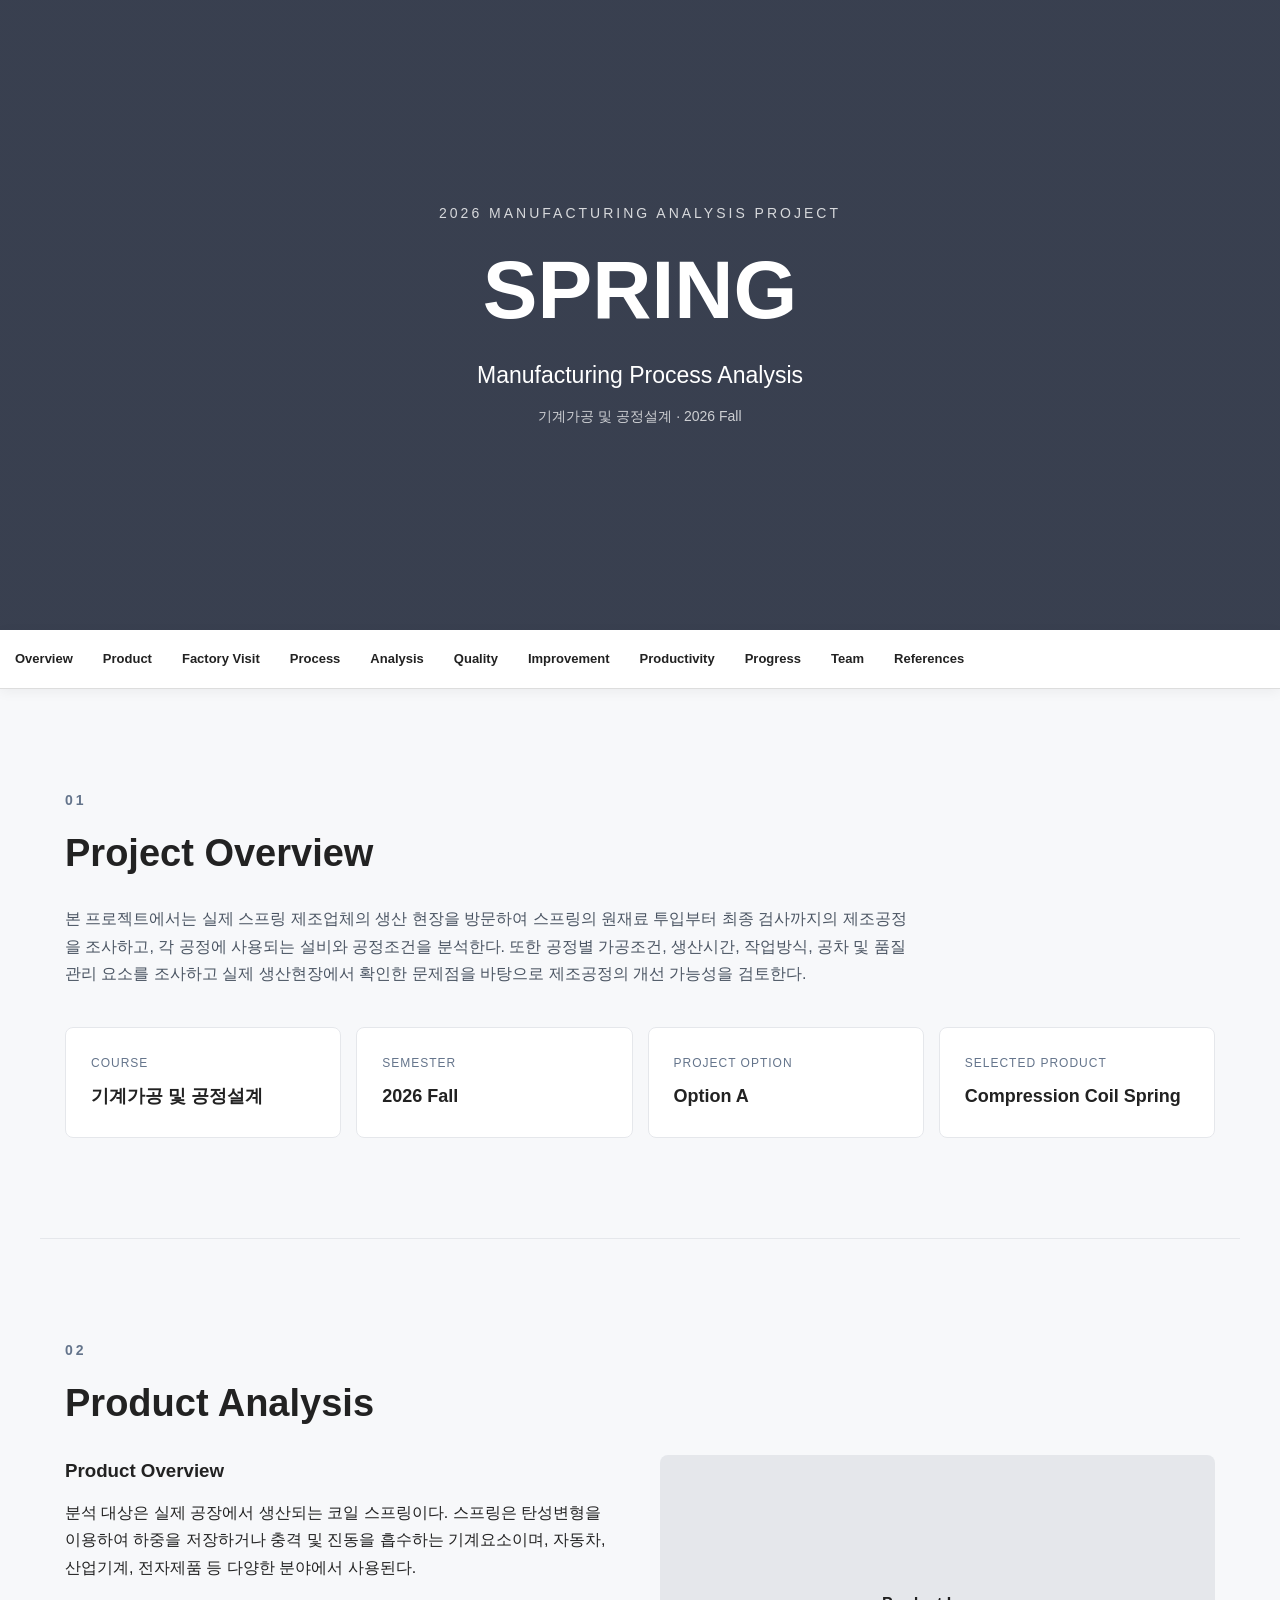
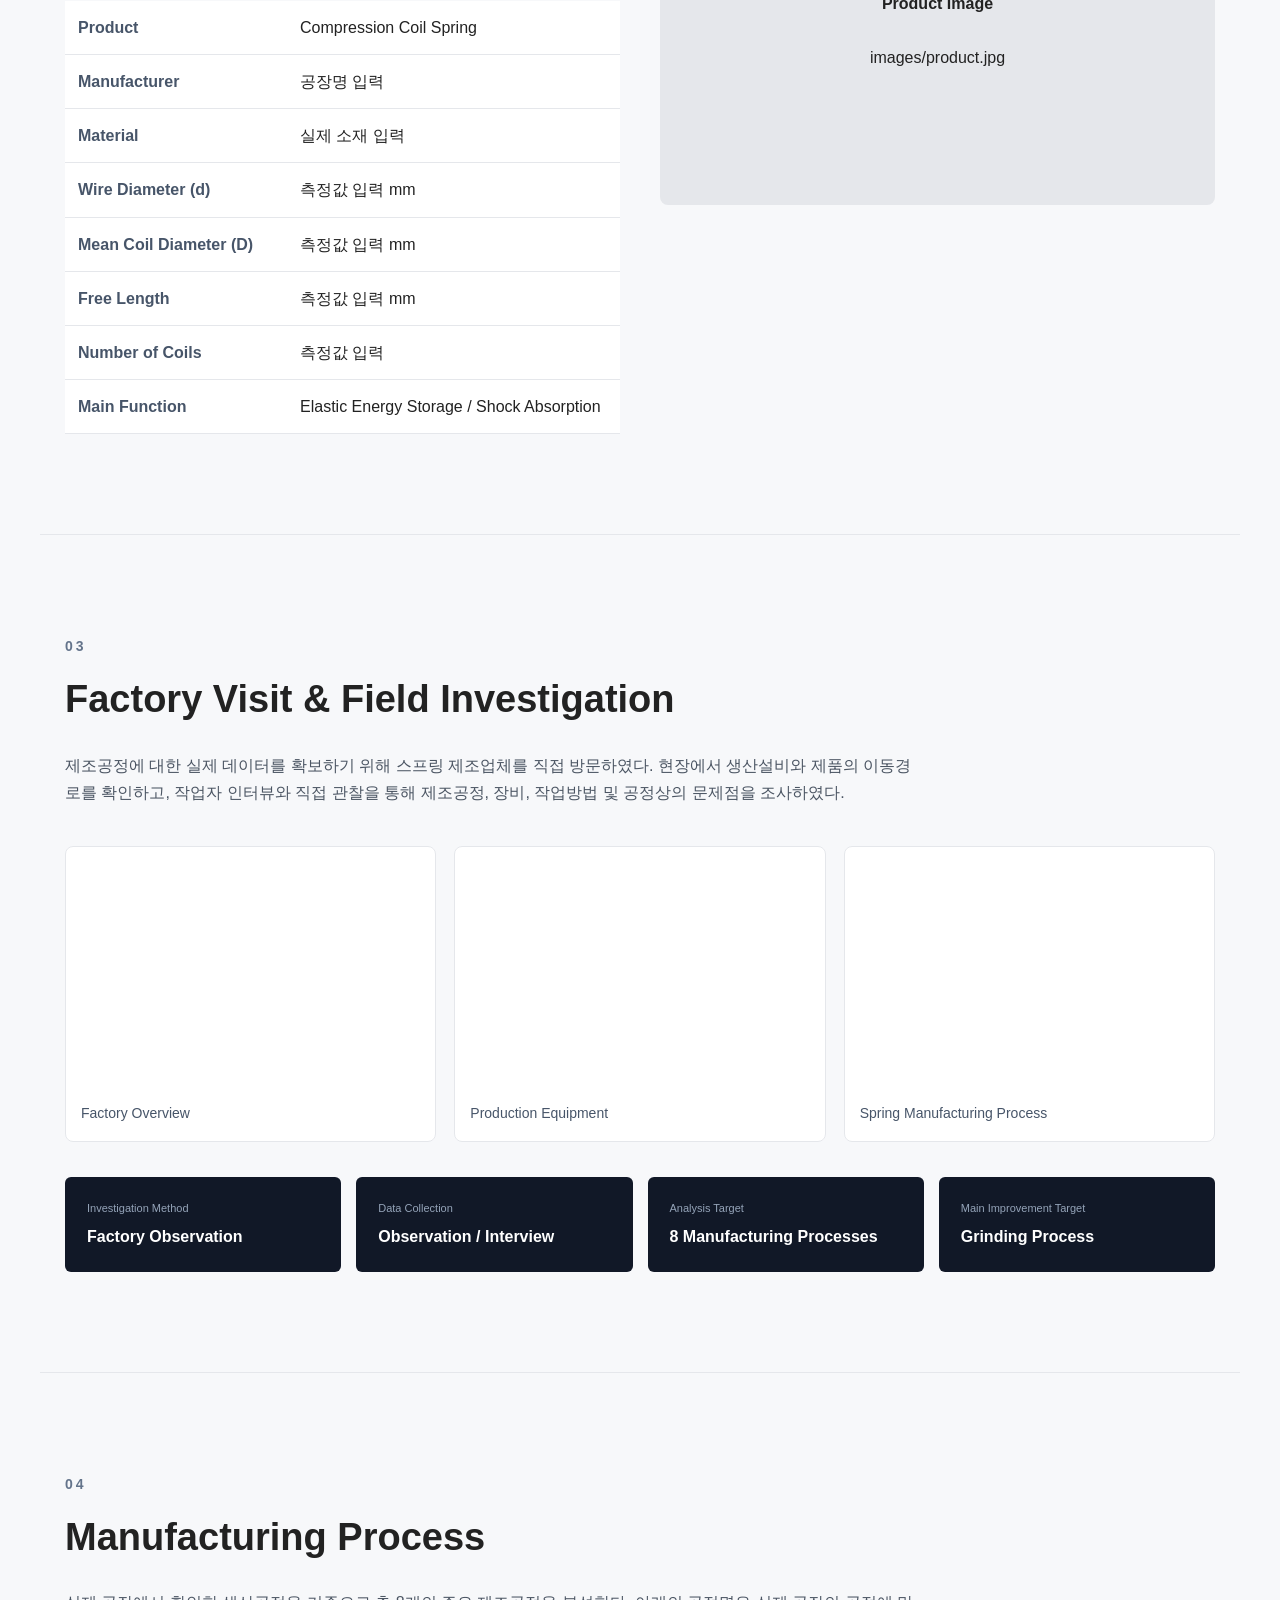
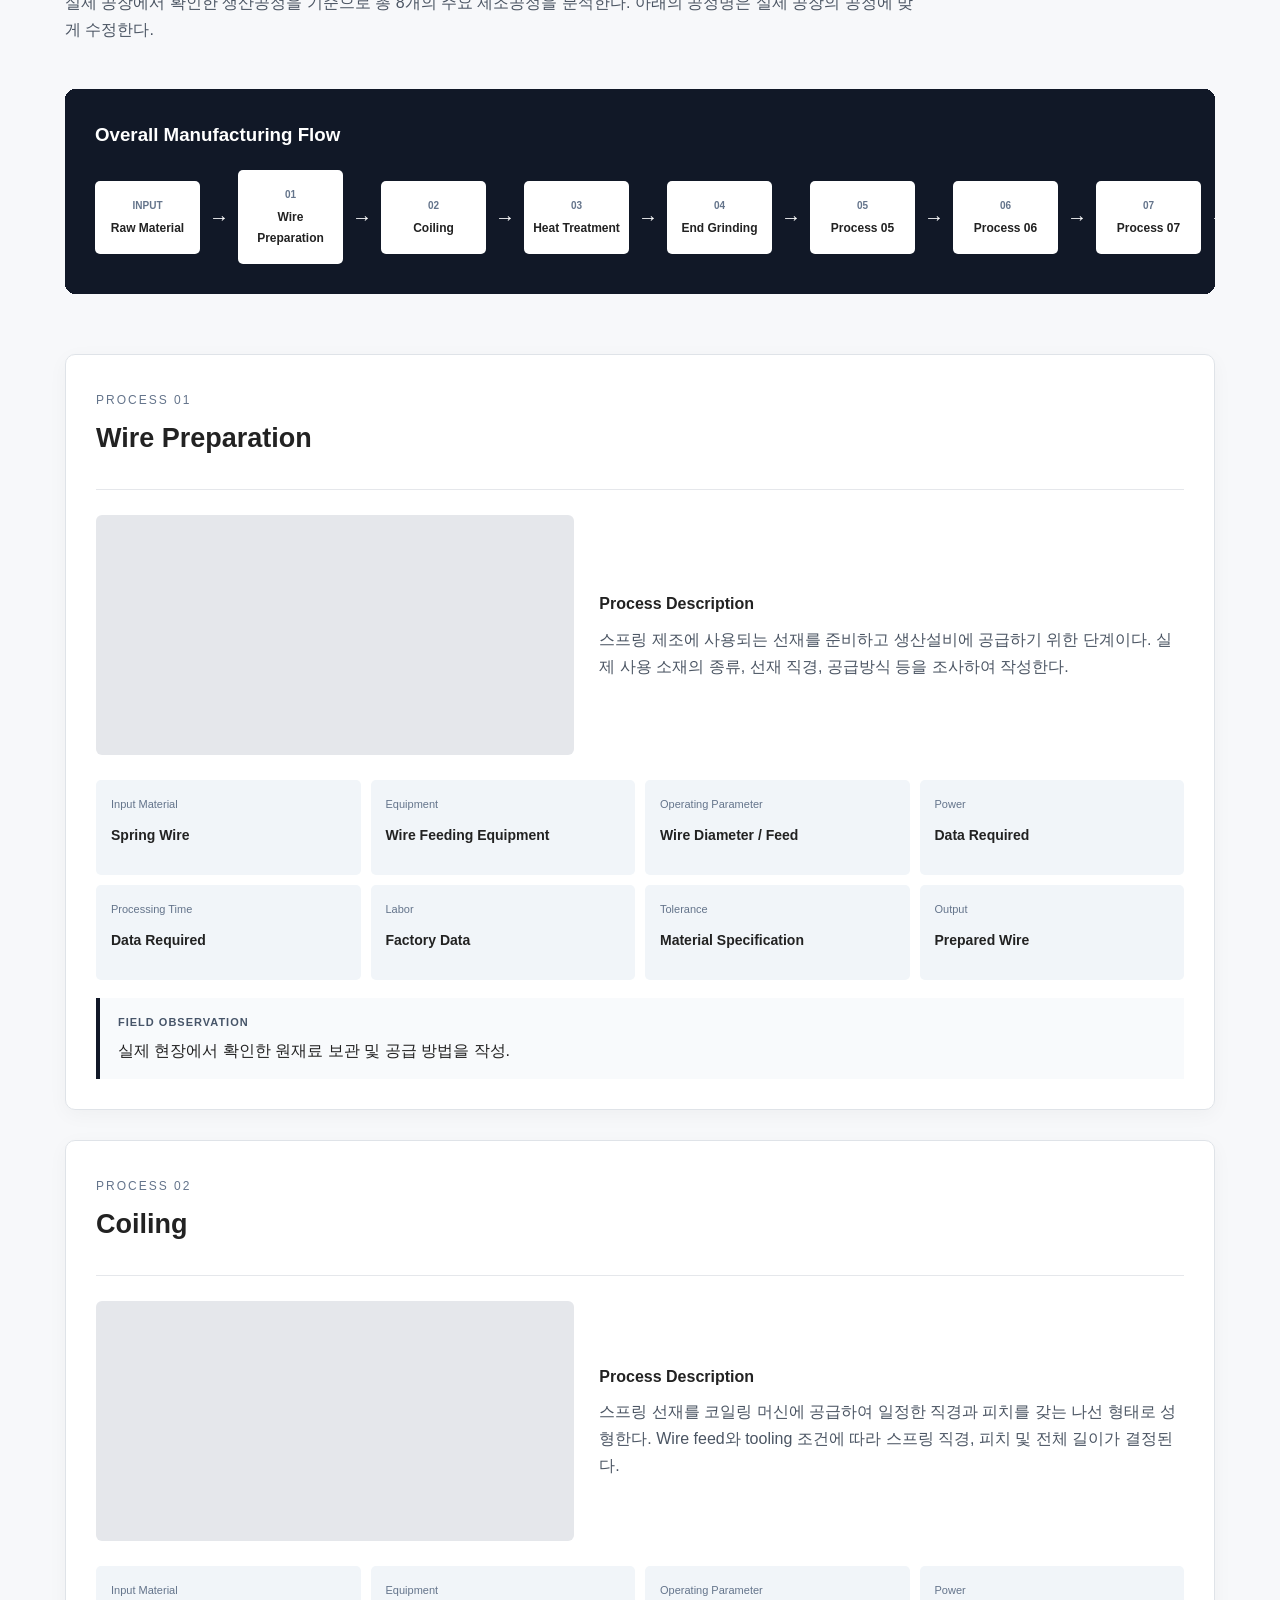
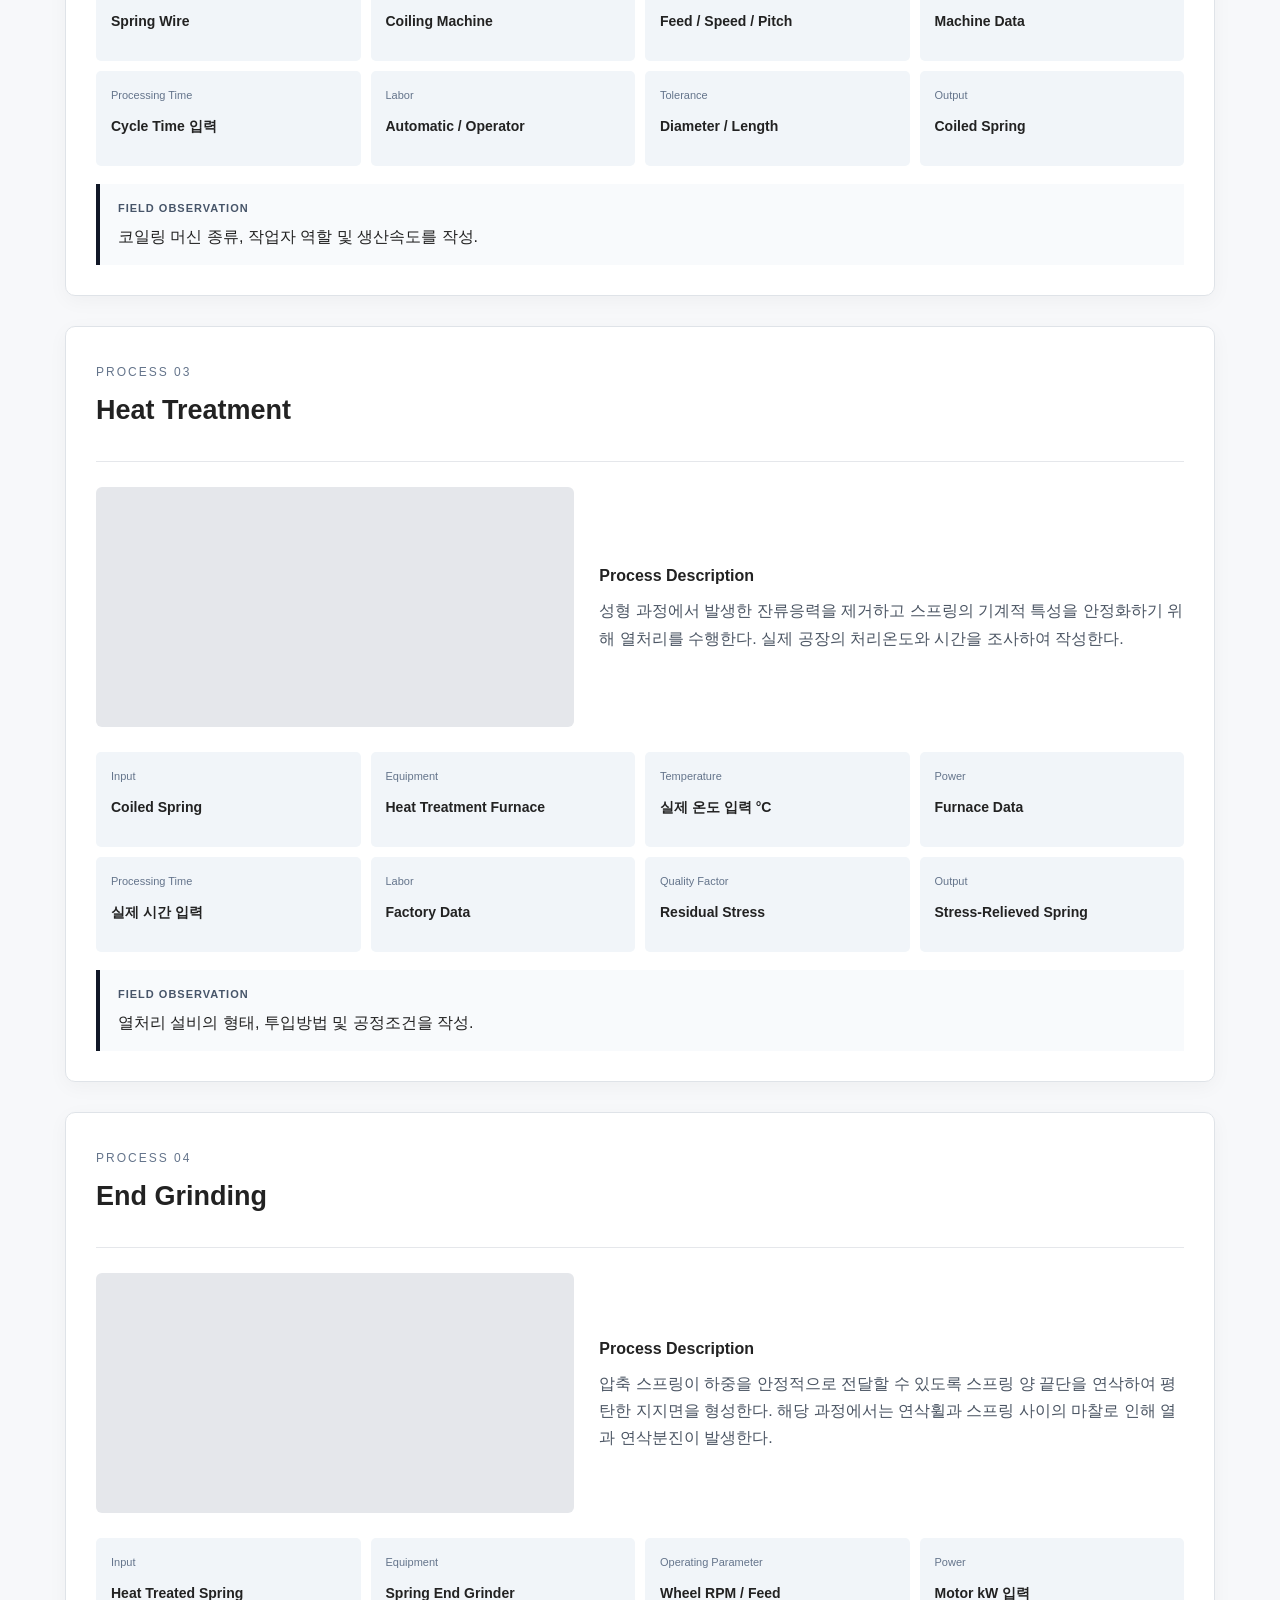
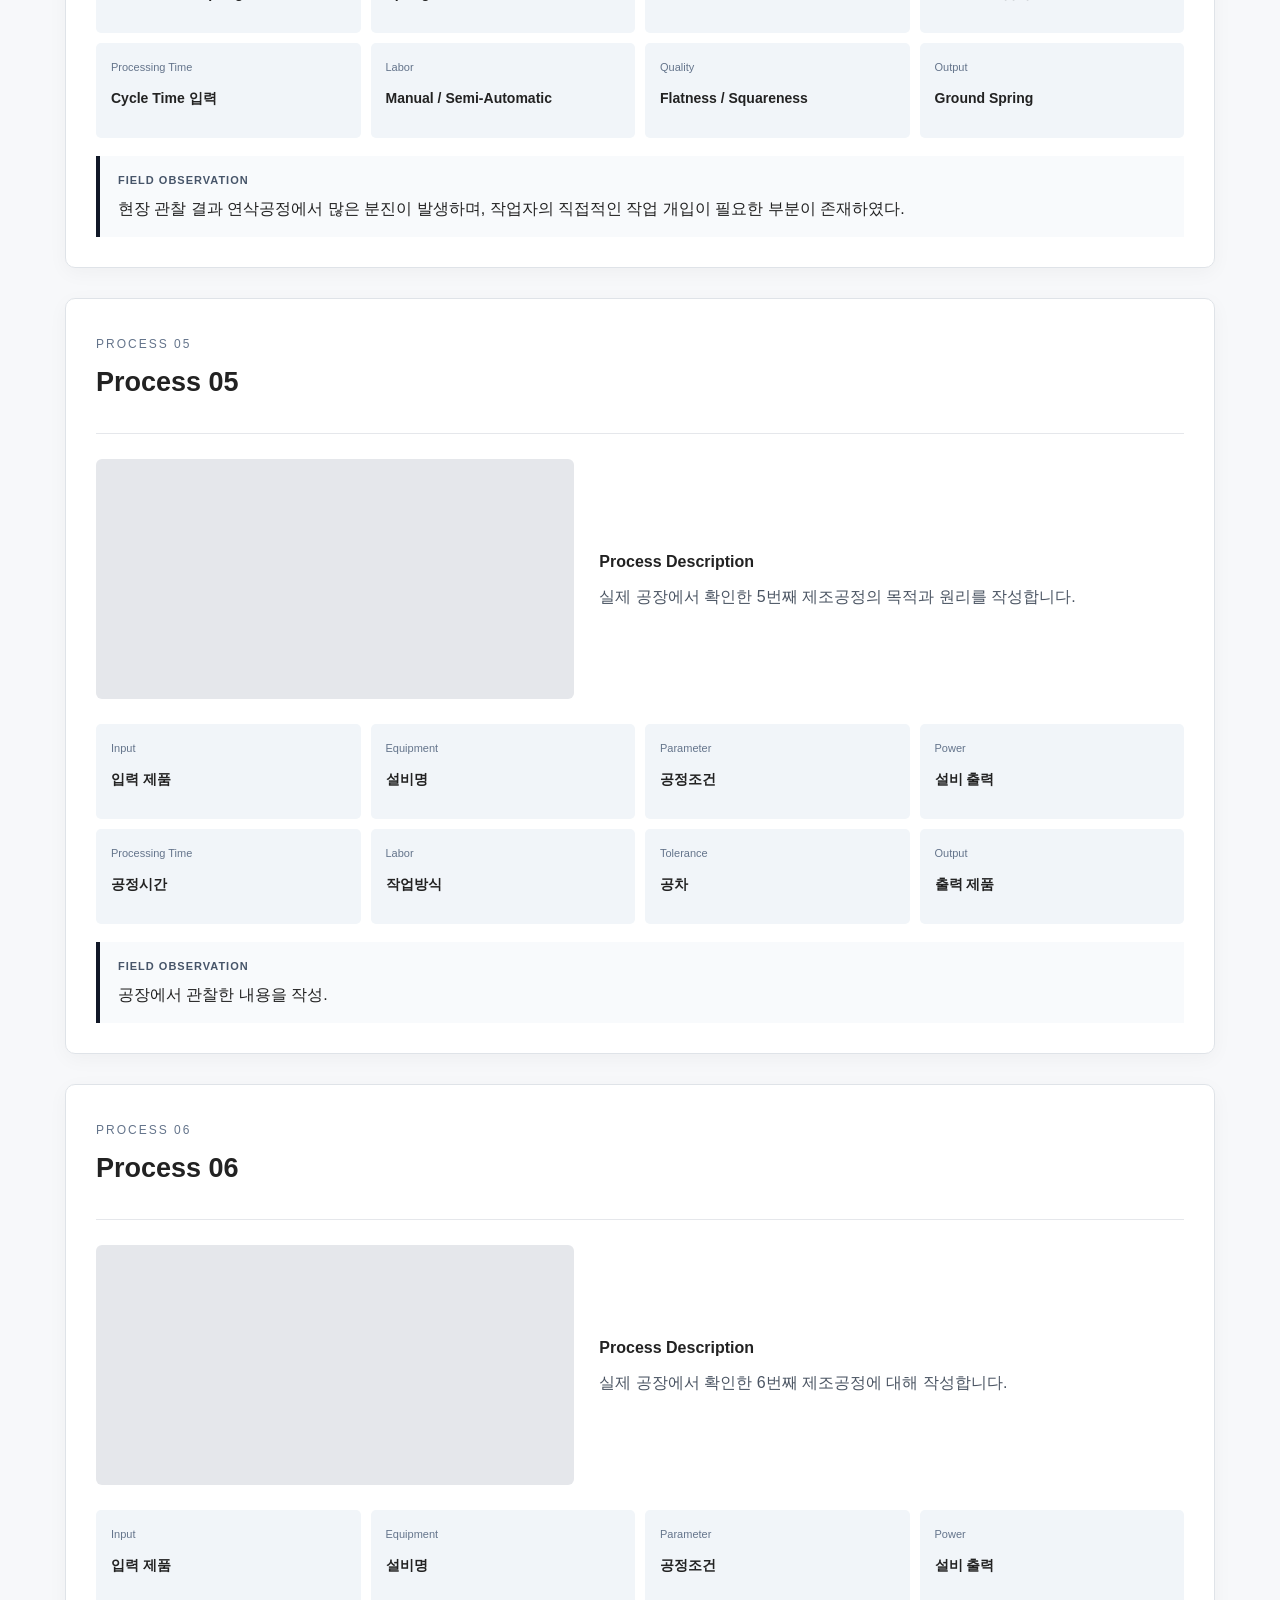
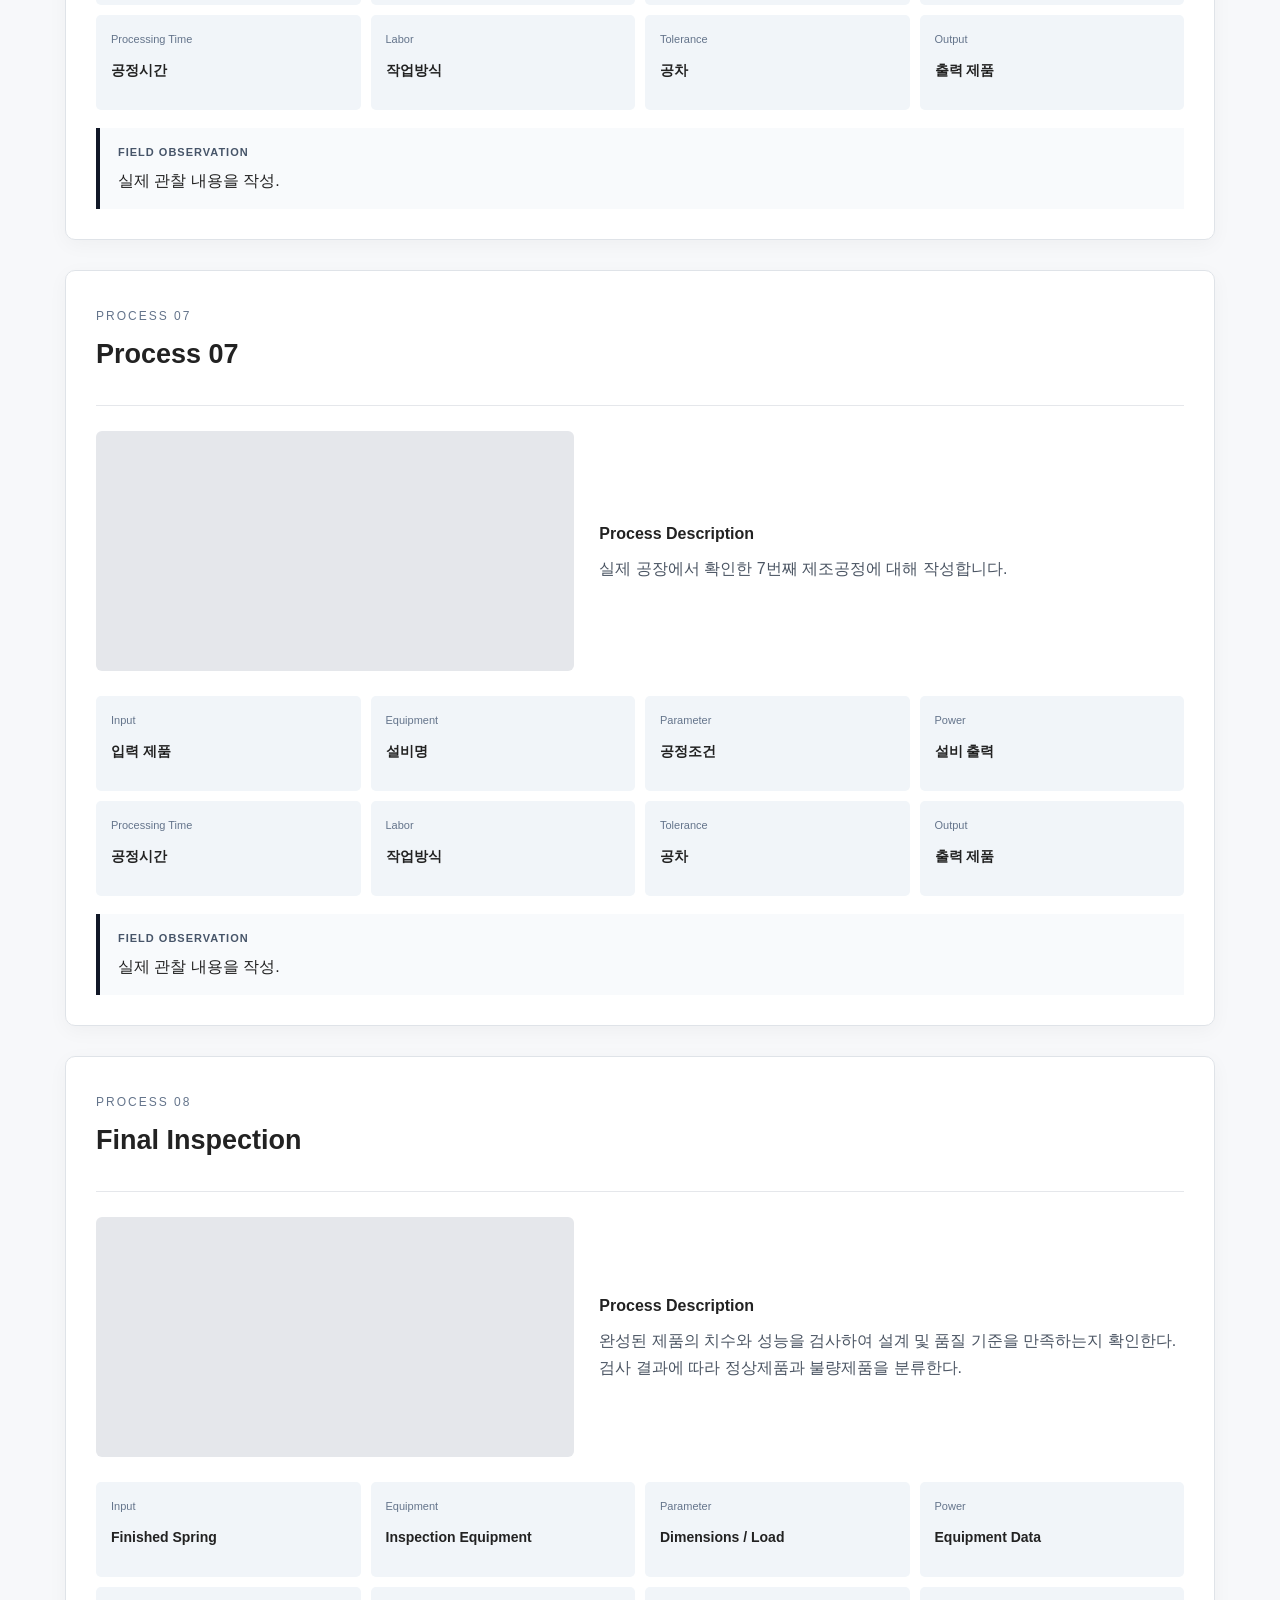
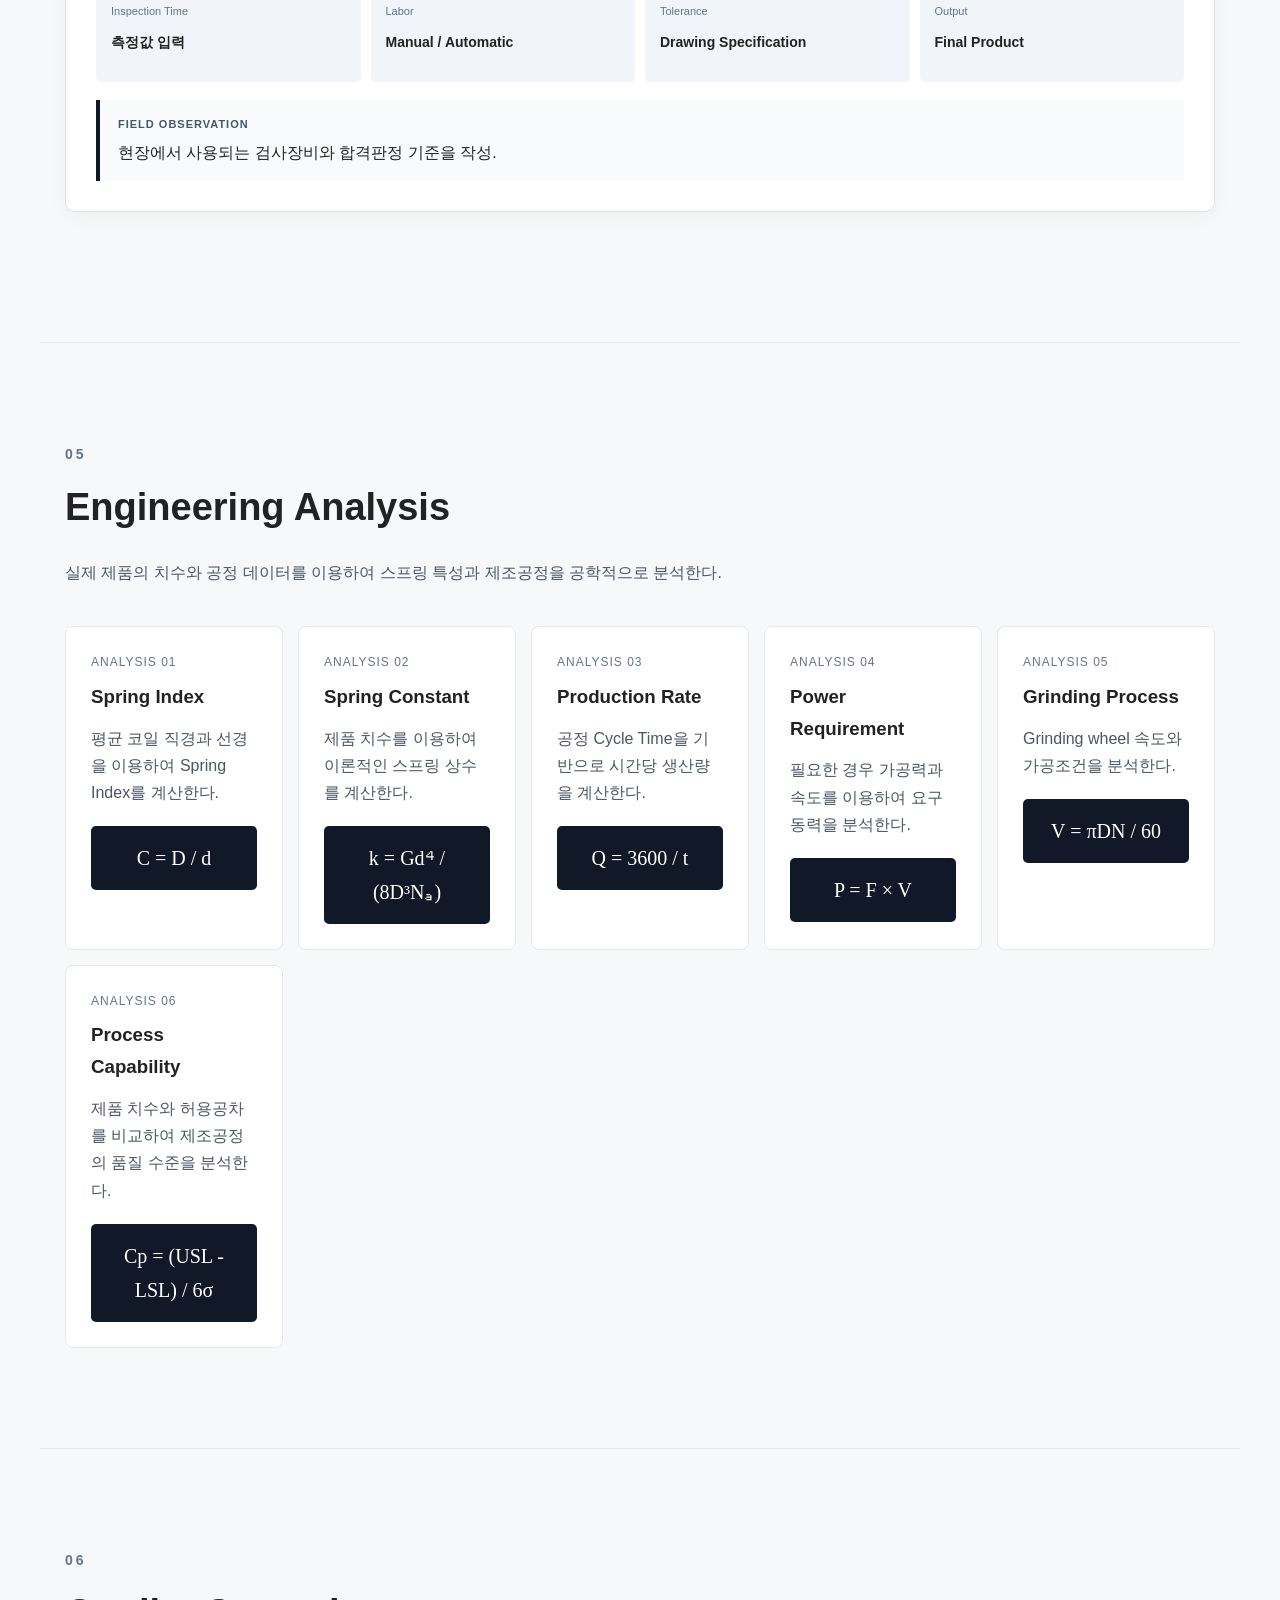
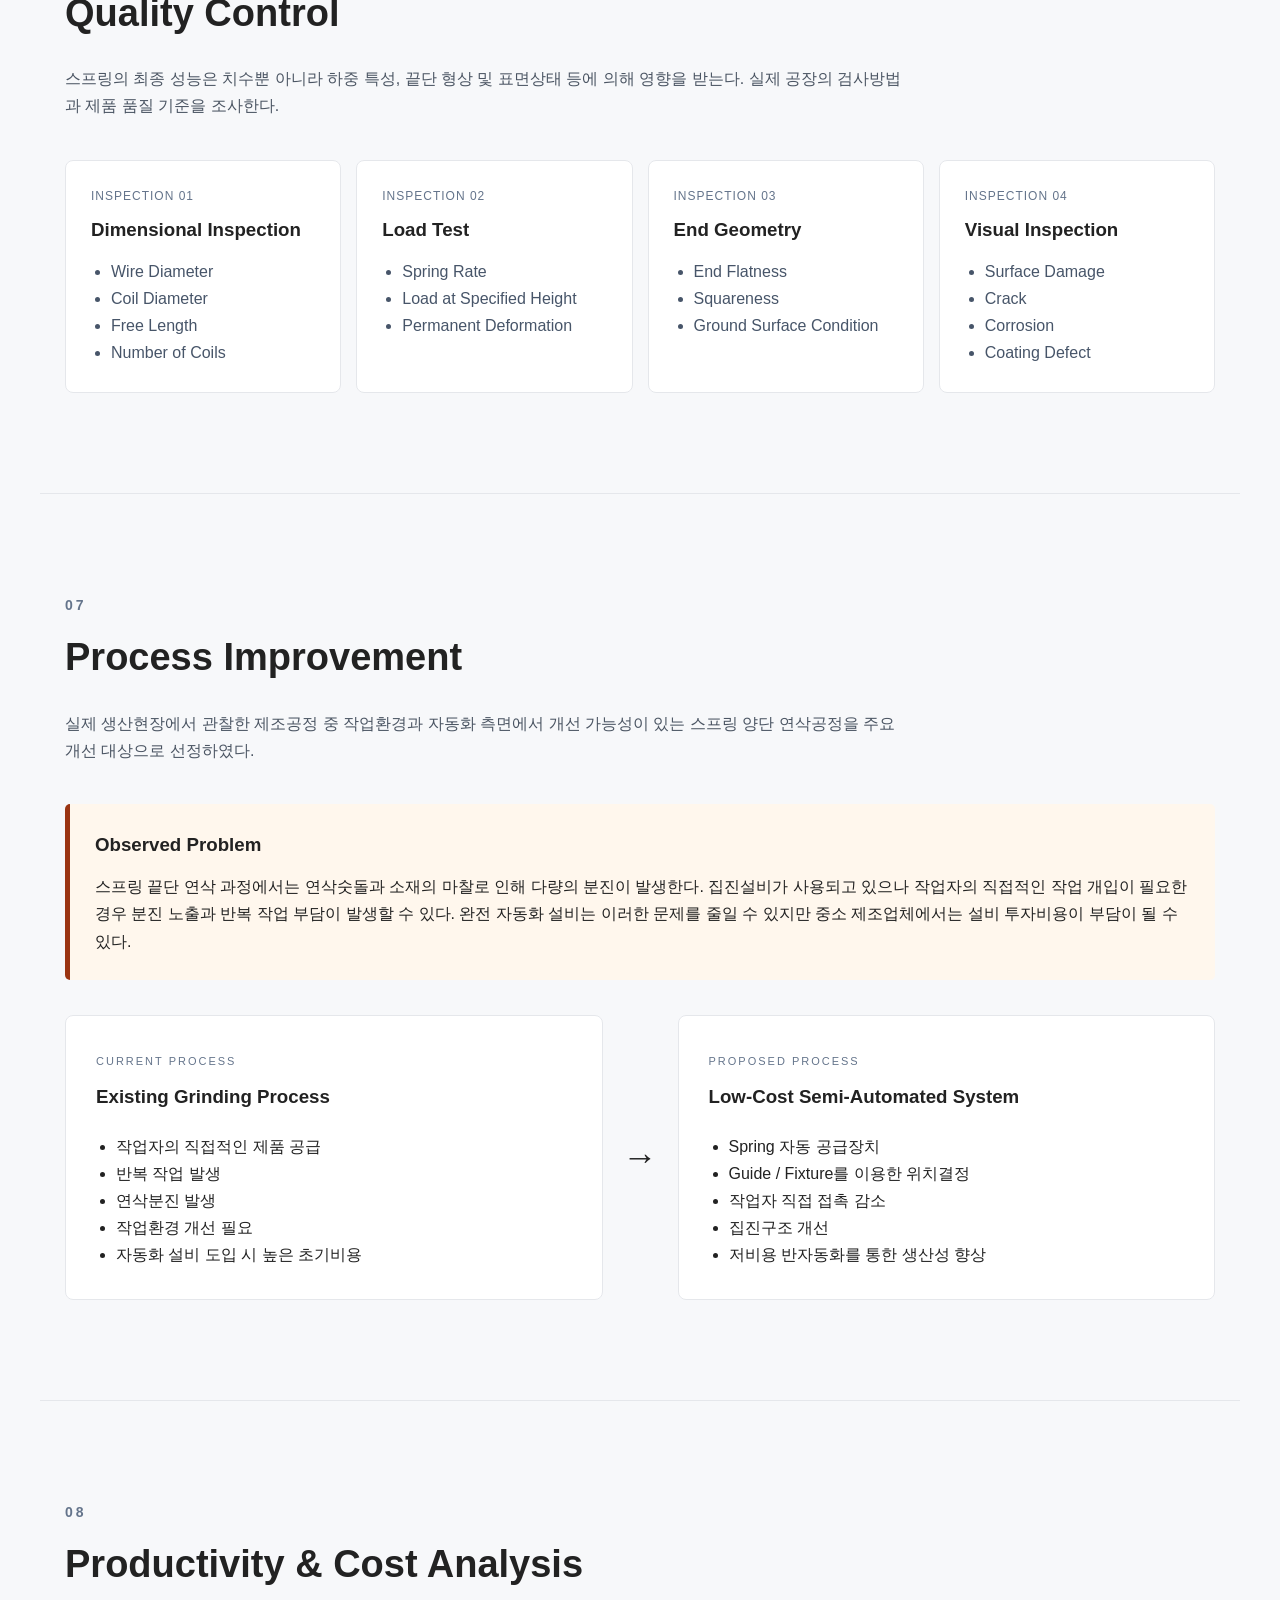
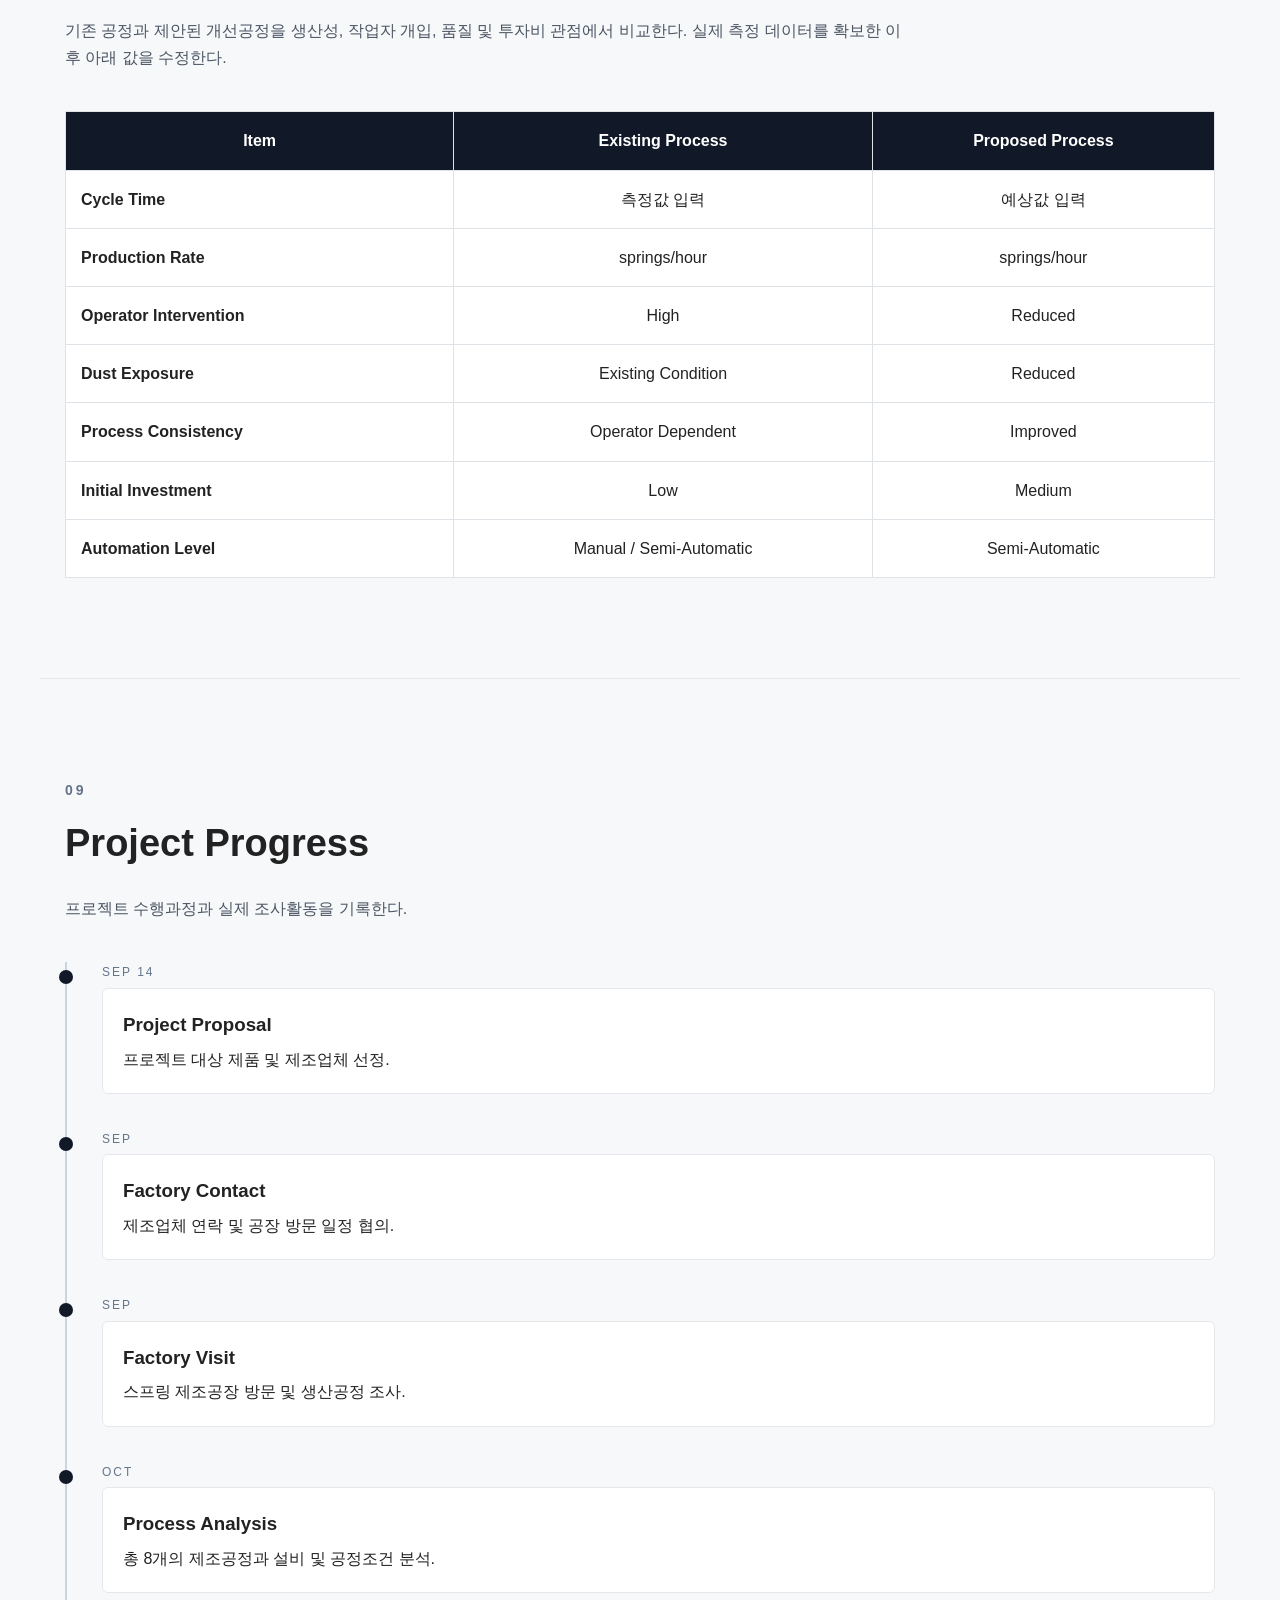
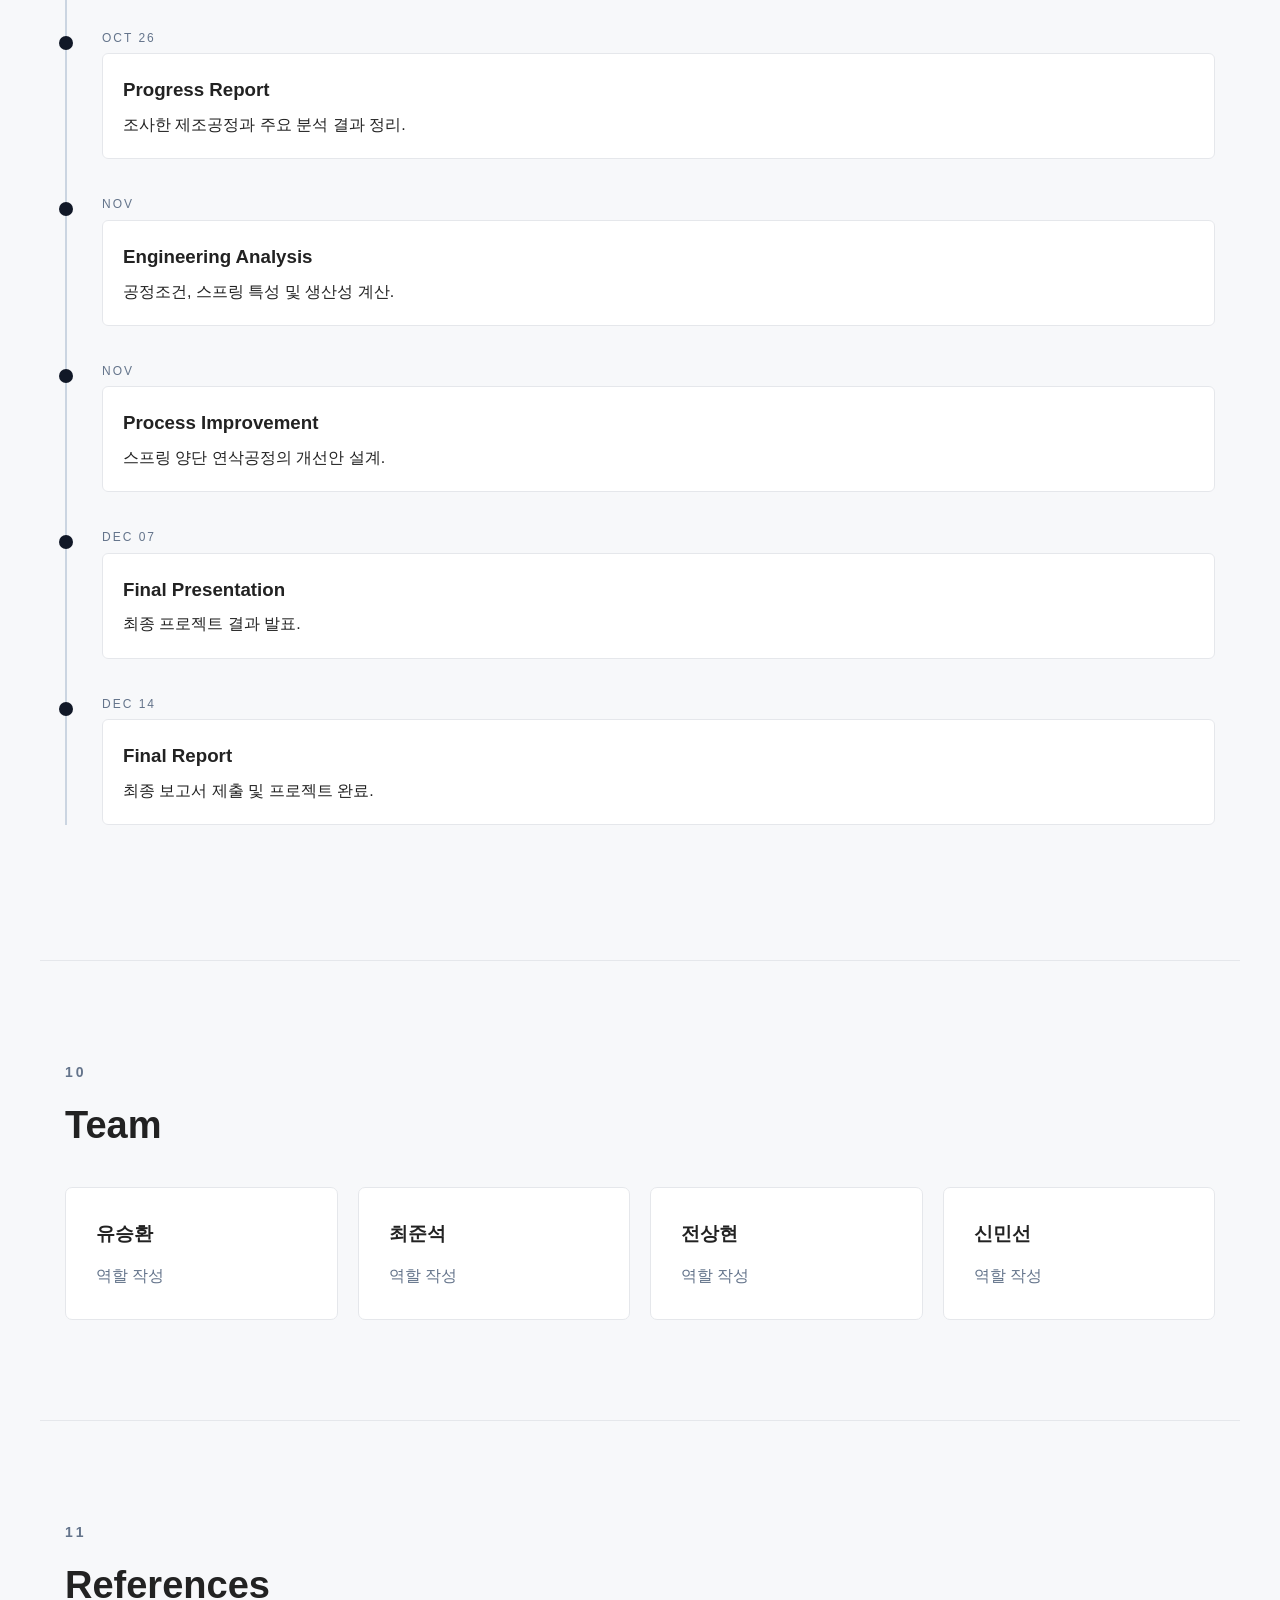
==== commit 5723c5d8: "Update index.html" ====
--- a/index.html
+++ b/index.html
@@ -3457,7 +3457,7 @@
         <div class="team-card">
 
             <h3>
-                Member 4
+                신민선
             </h3>
 
             <p>
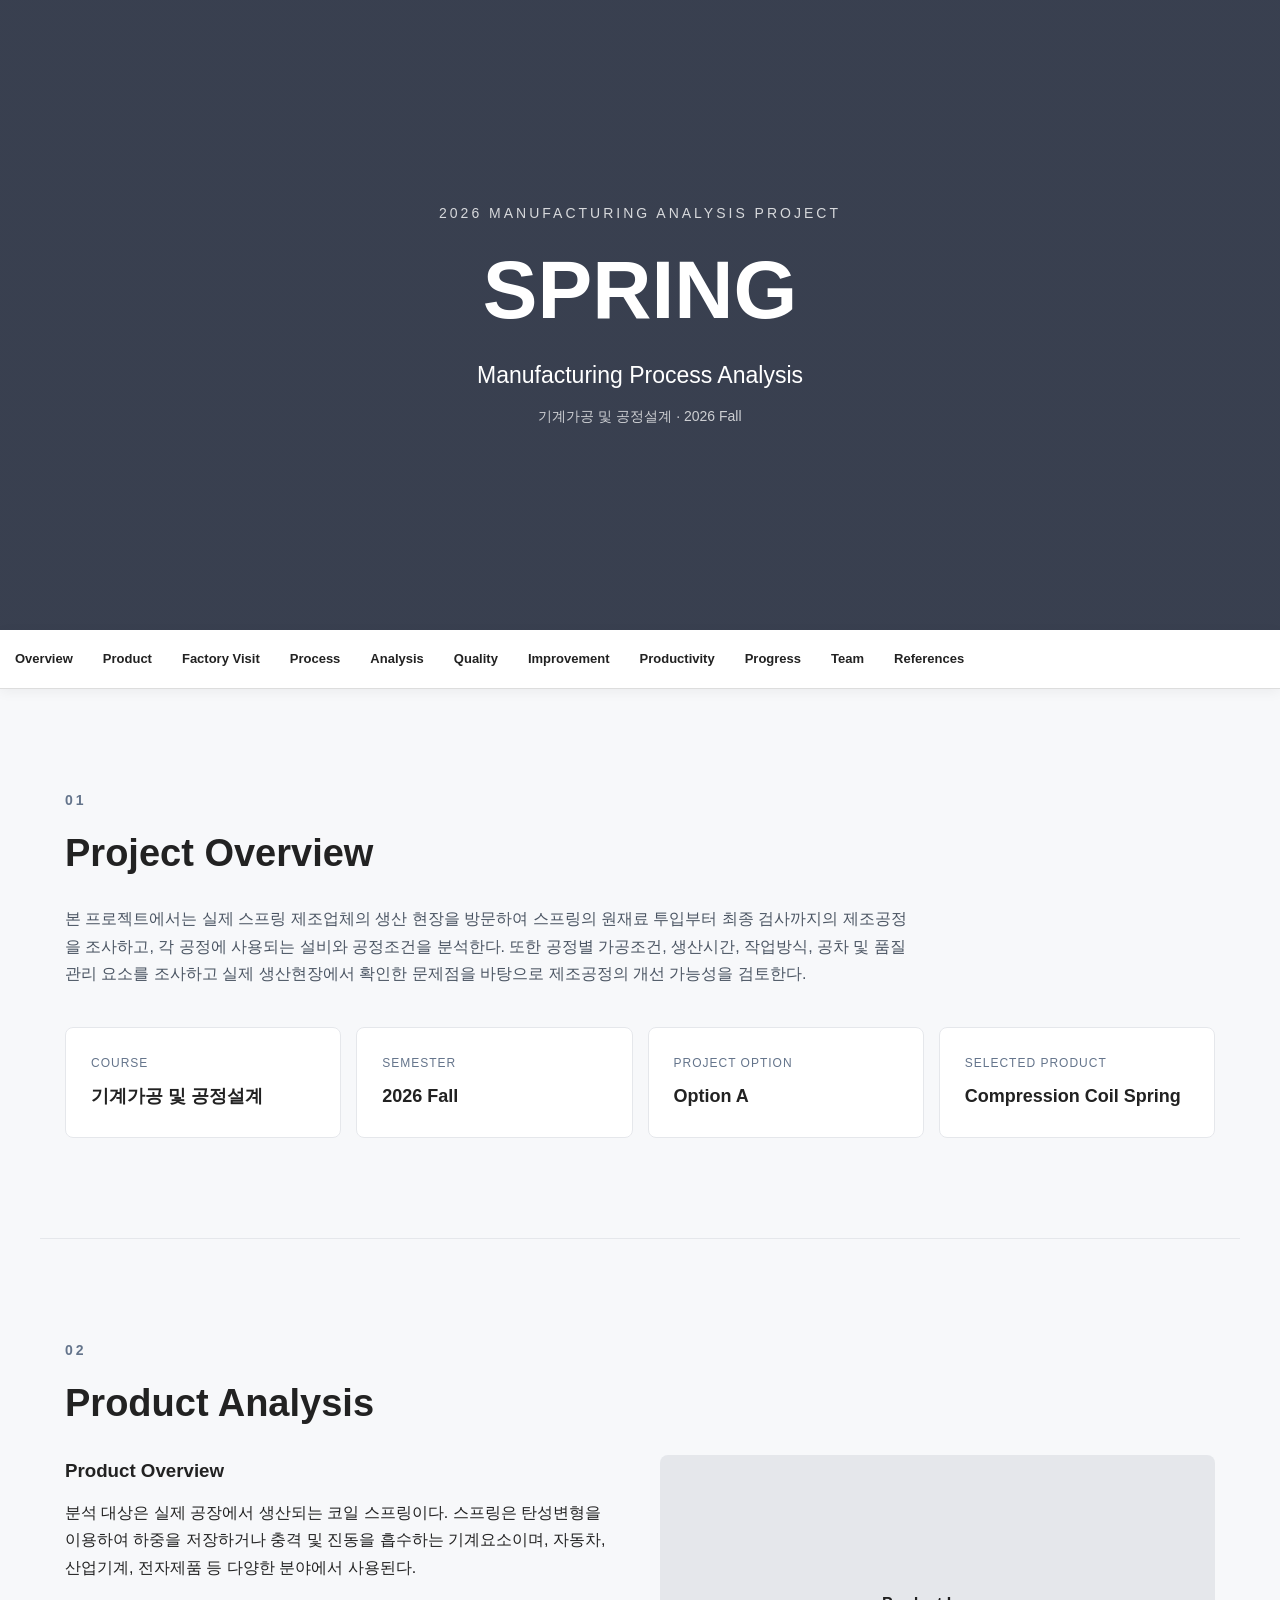
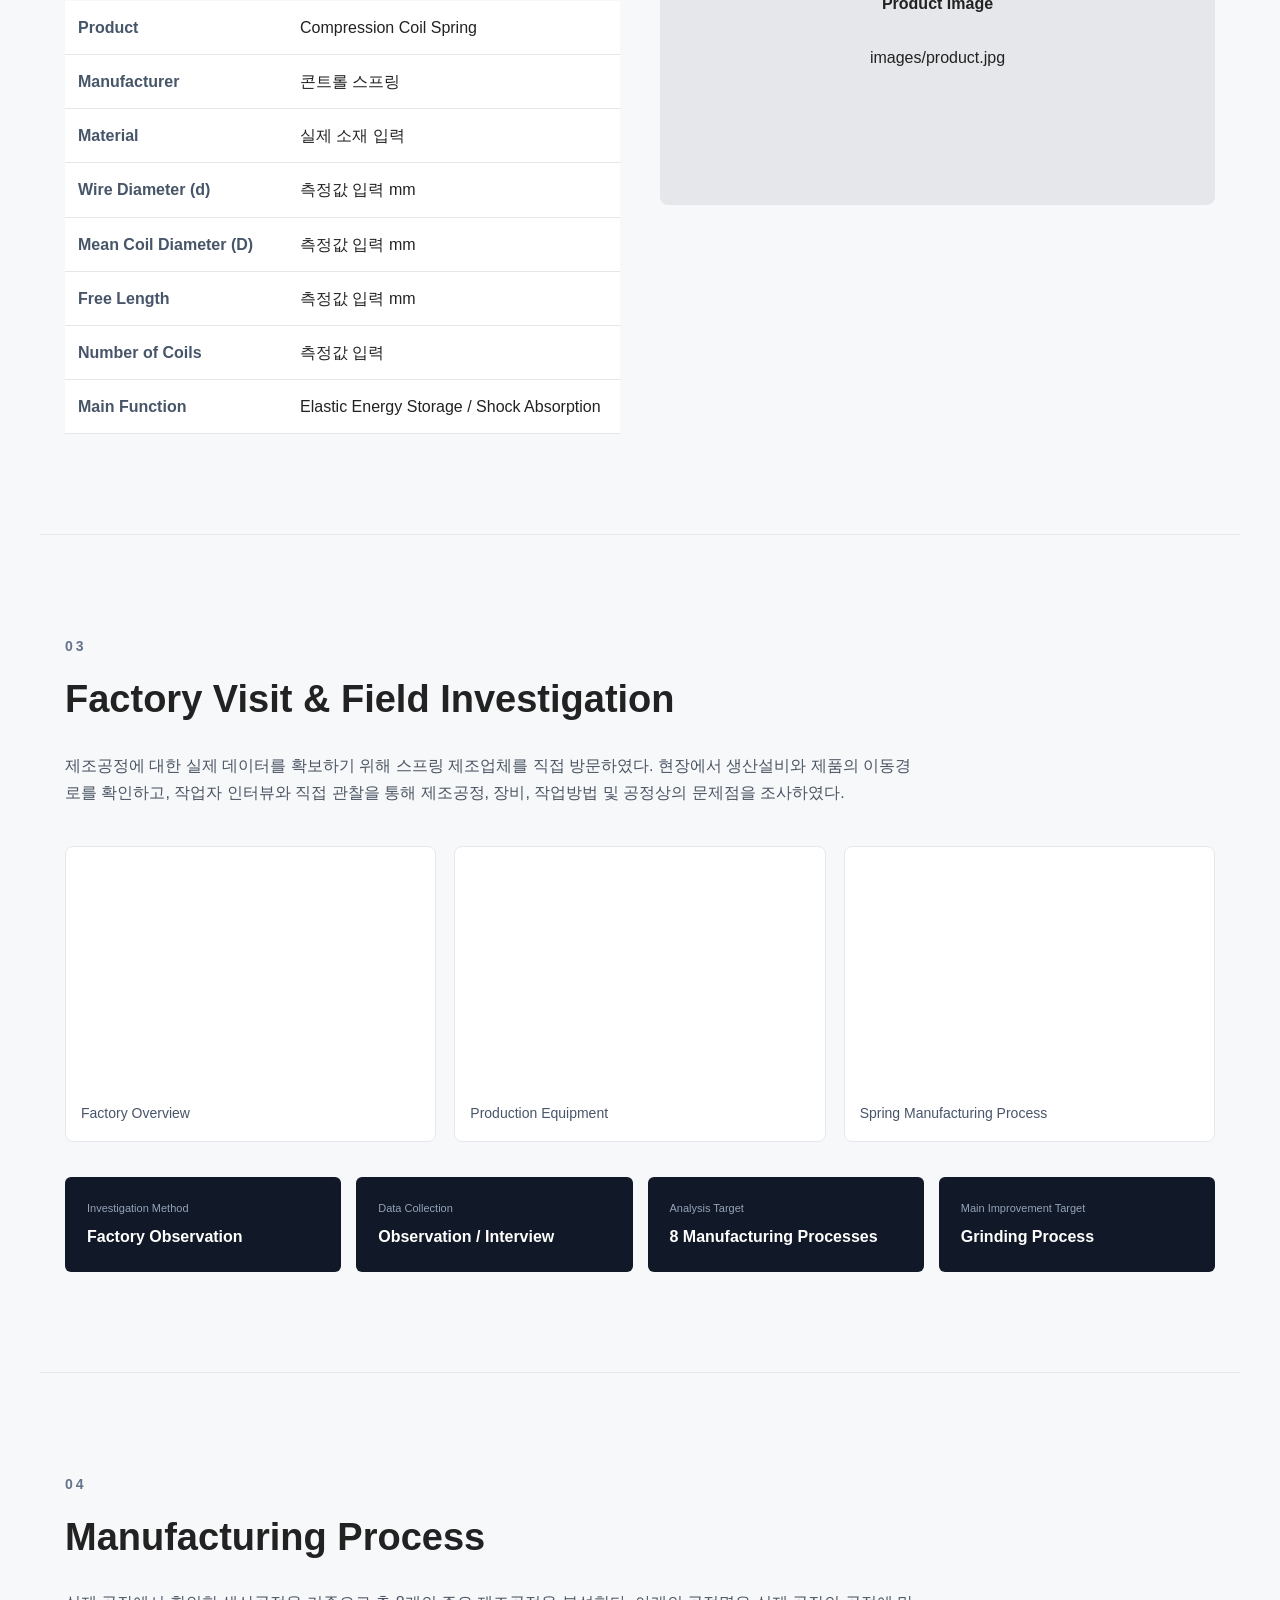
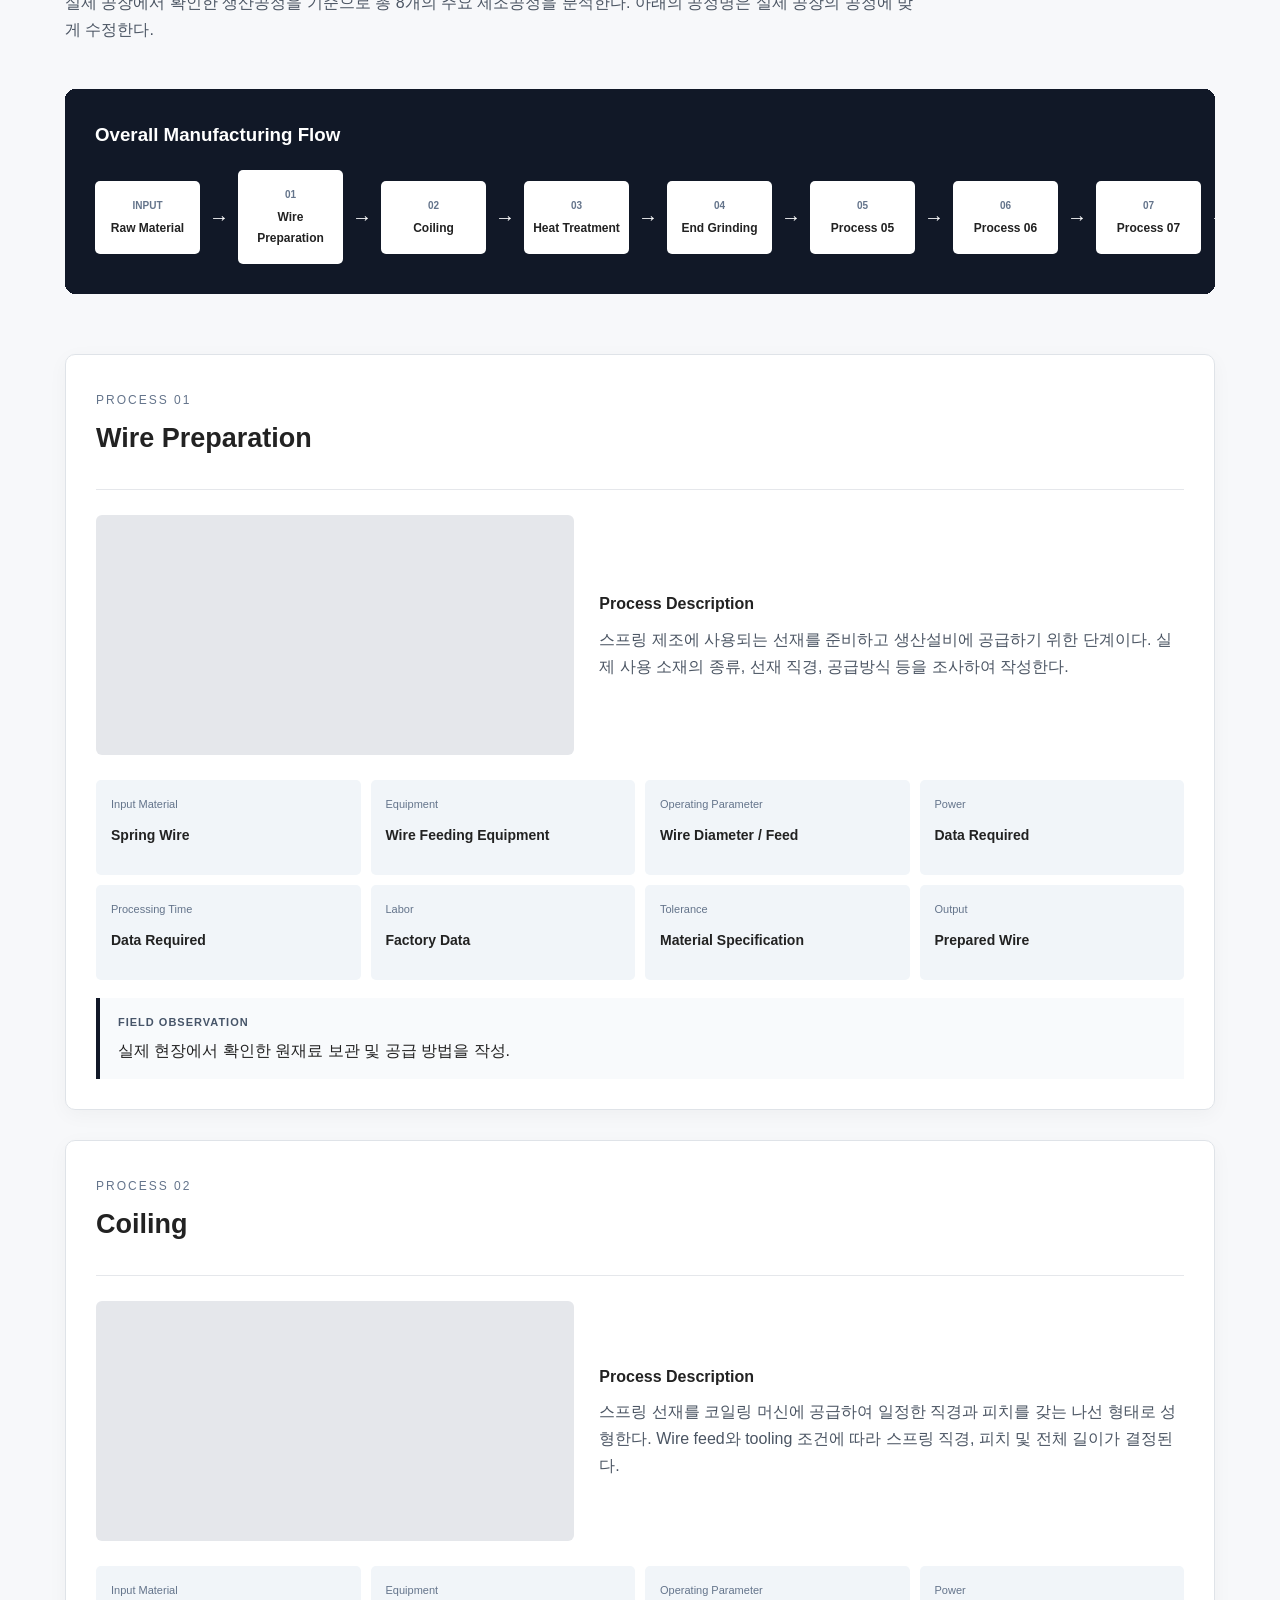
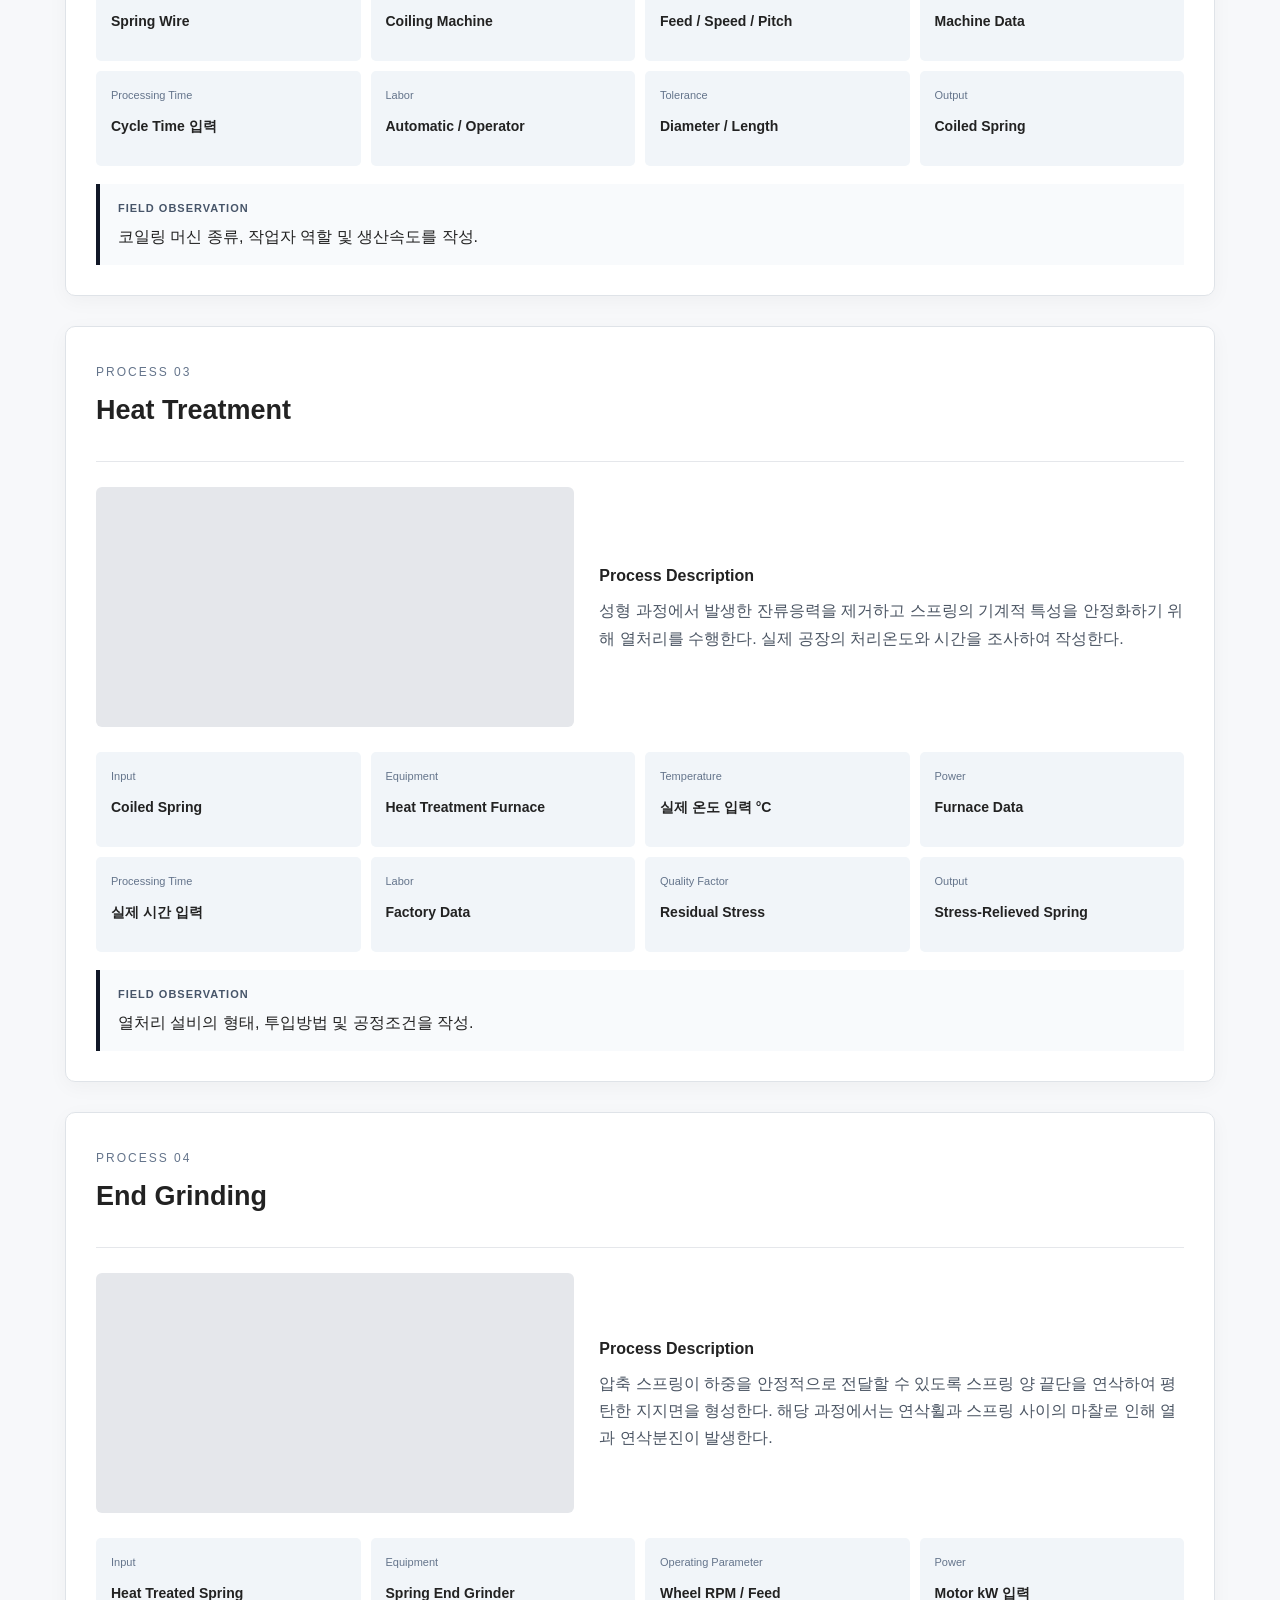
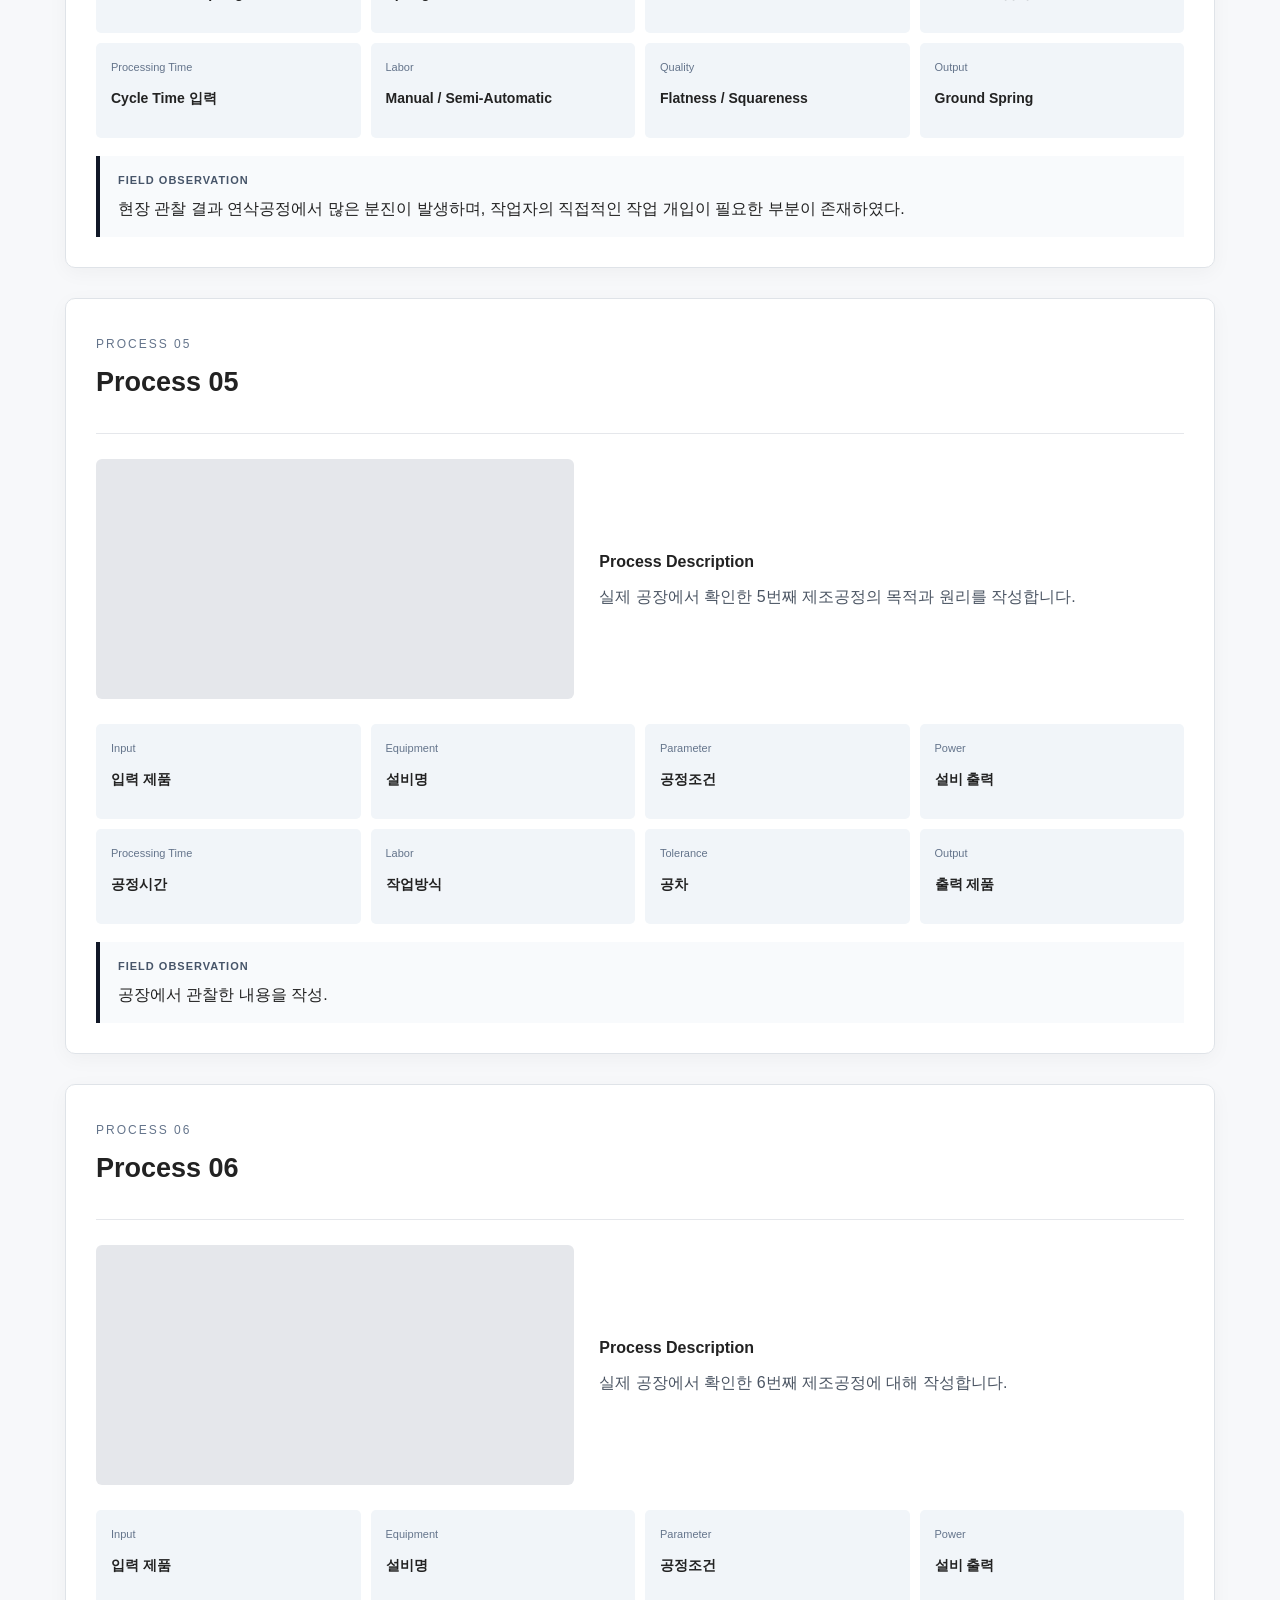
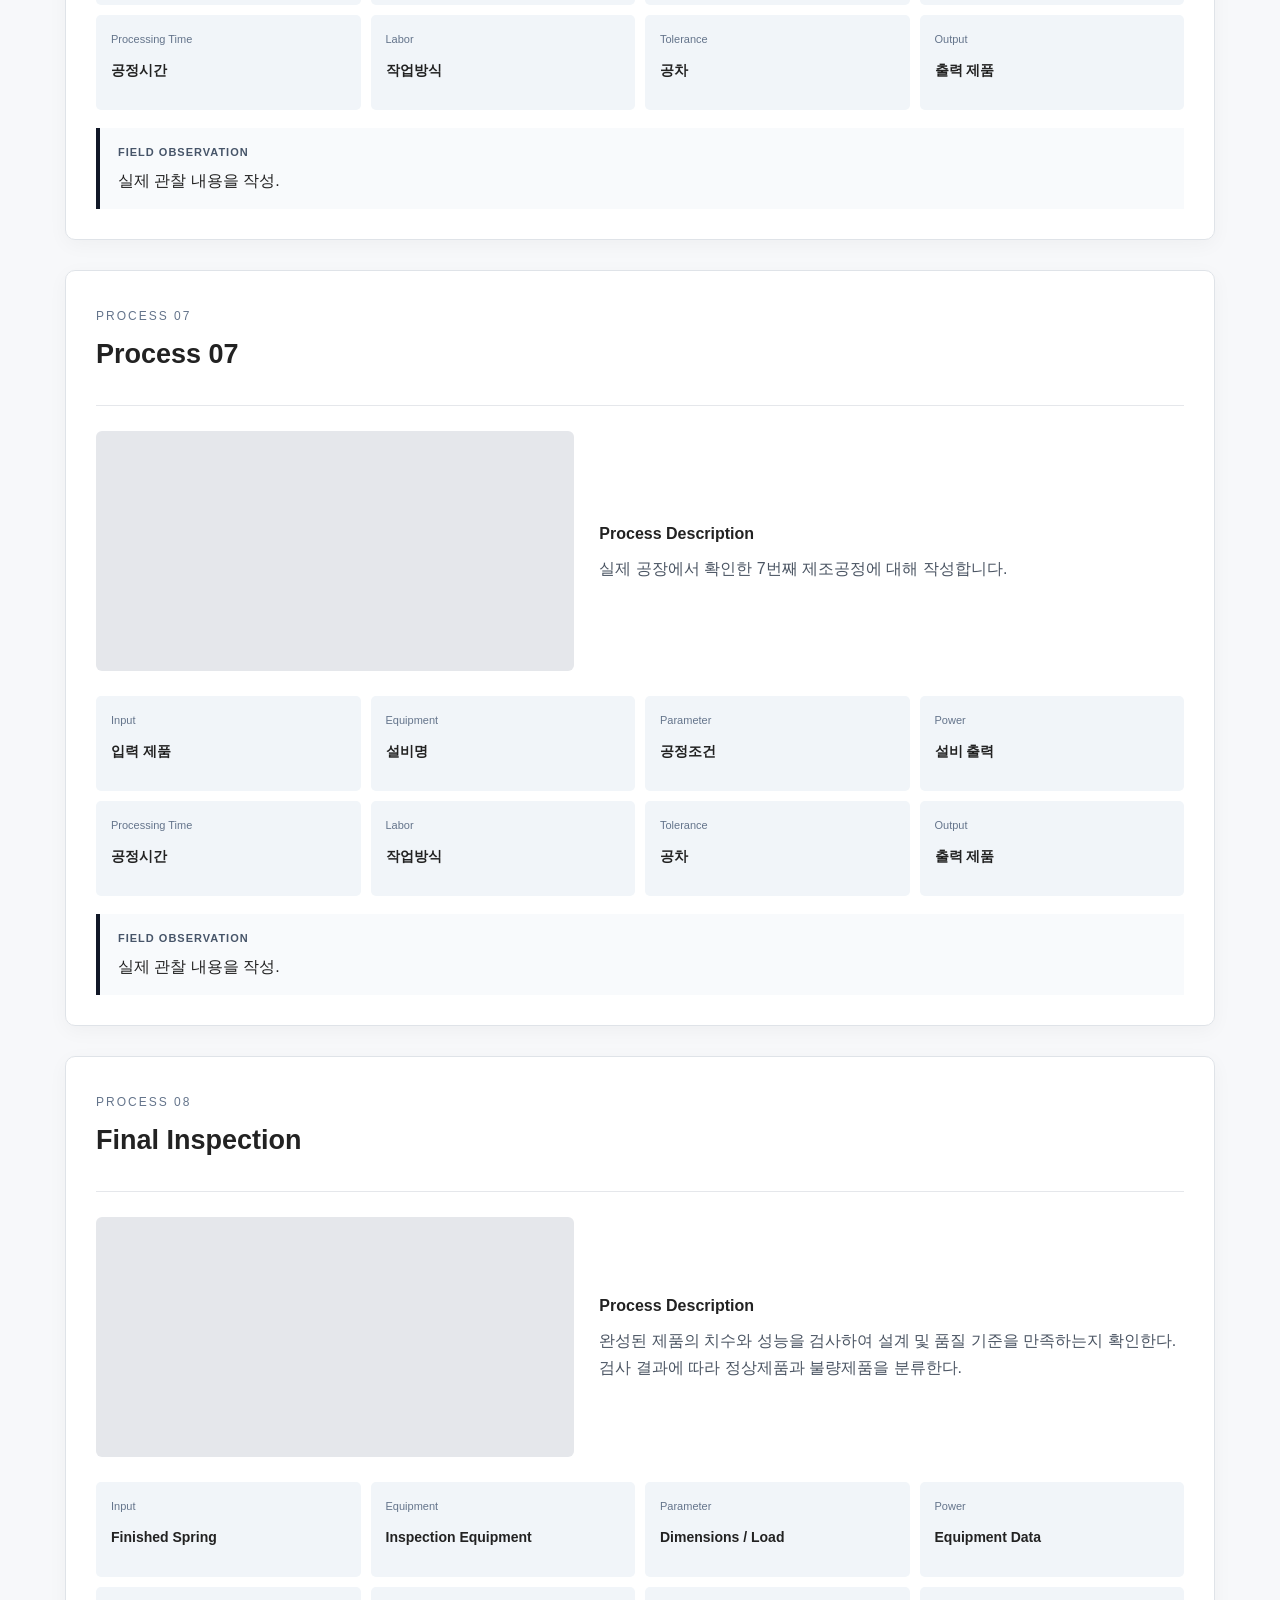
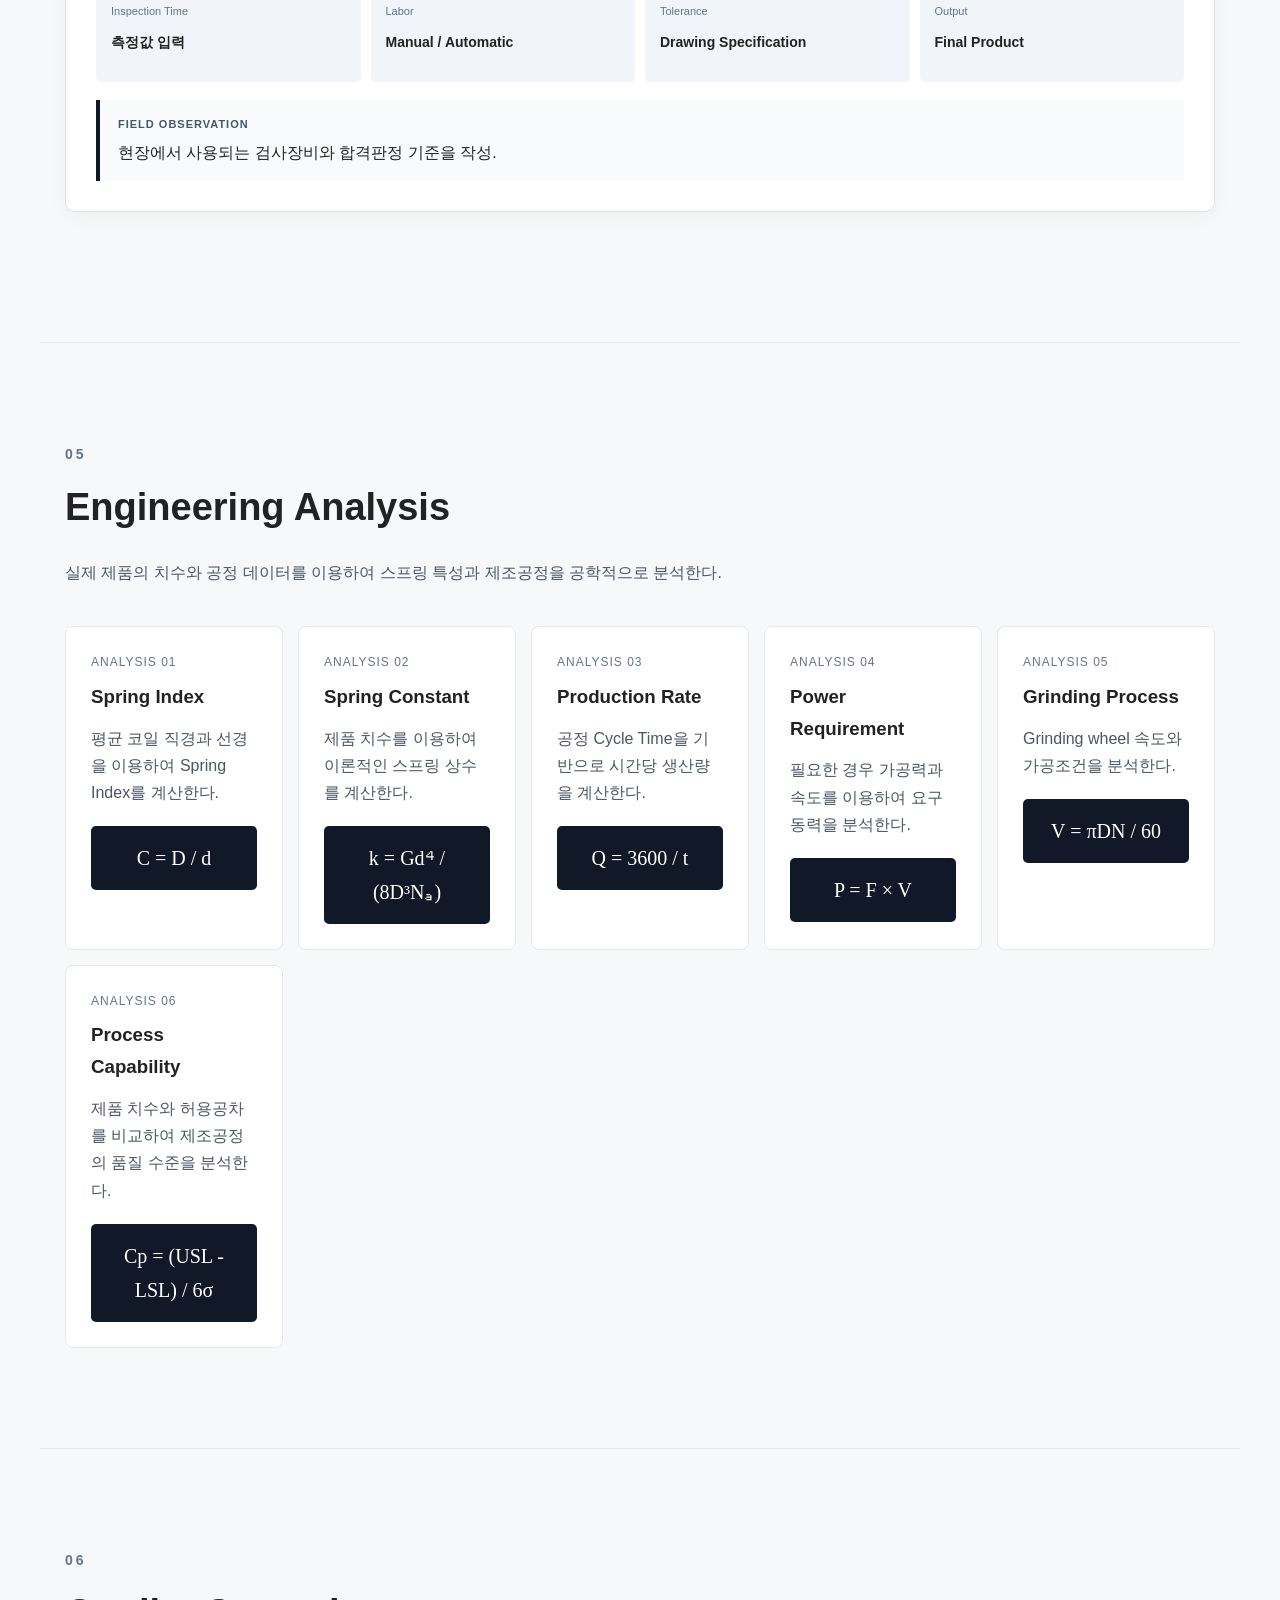
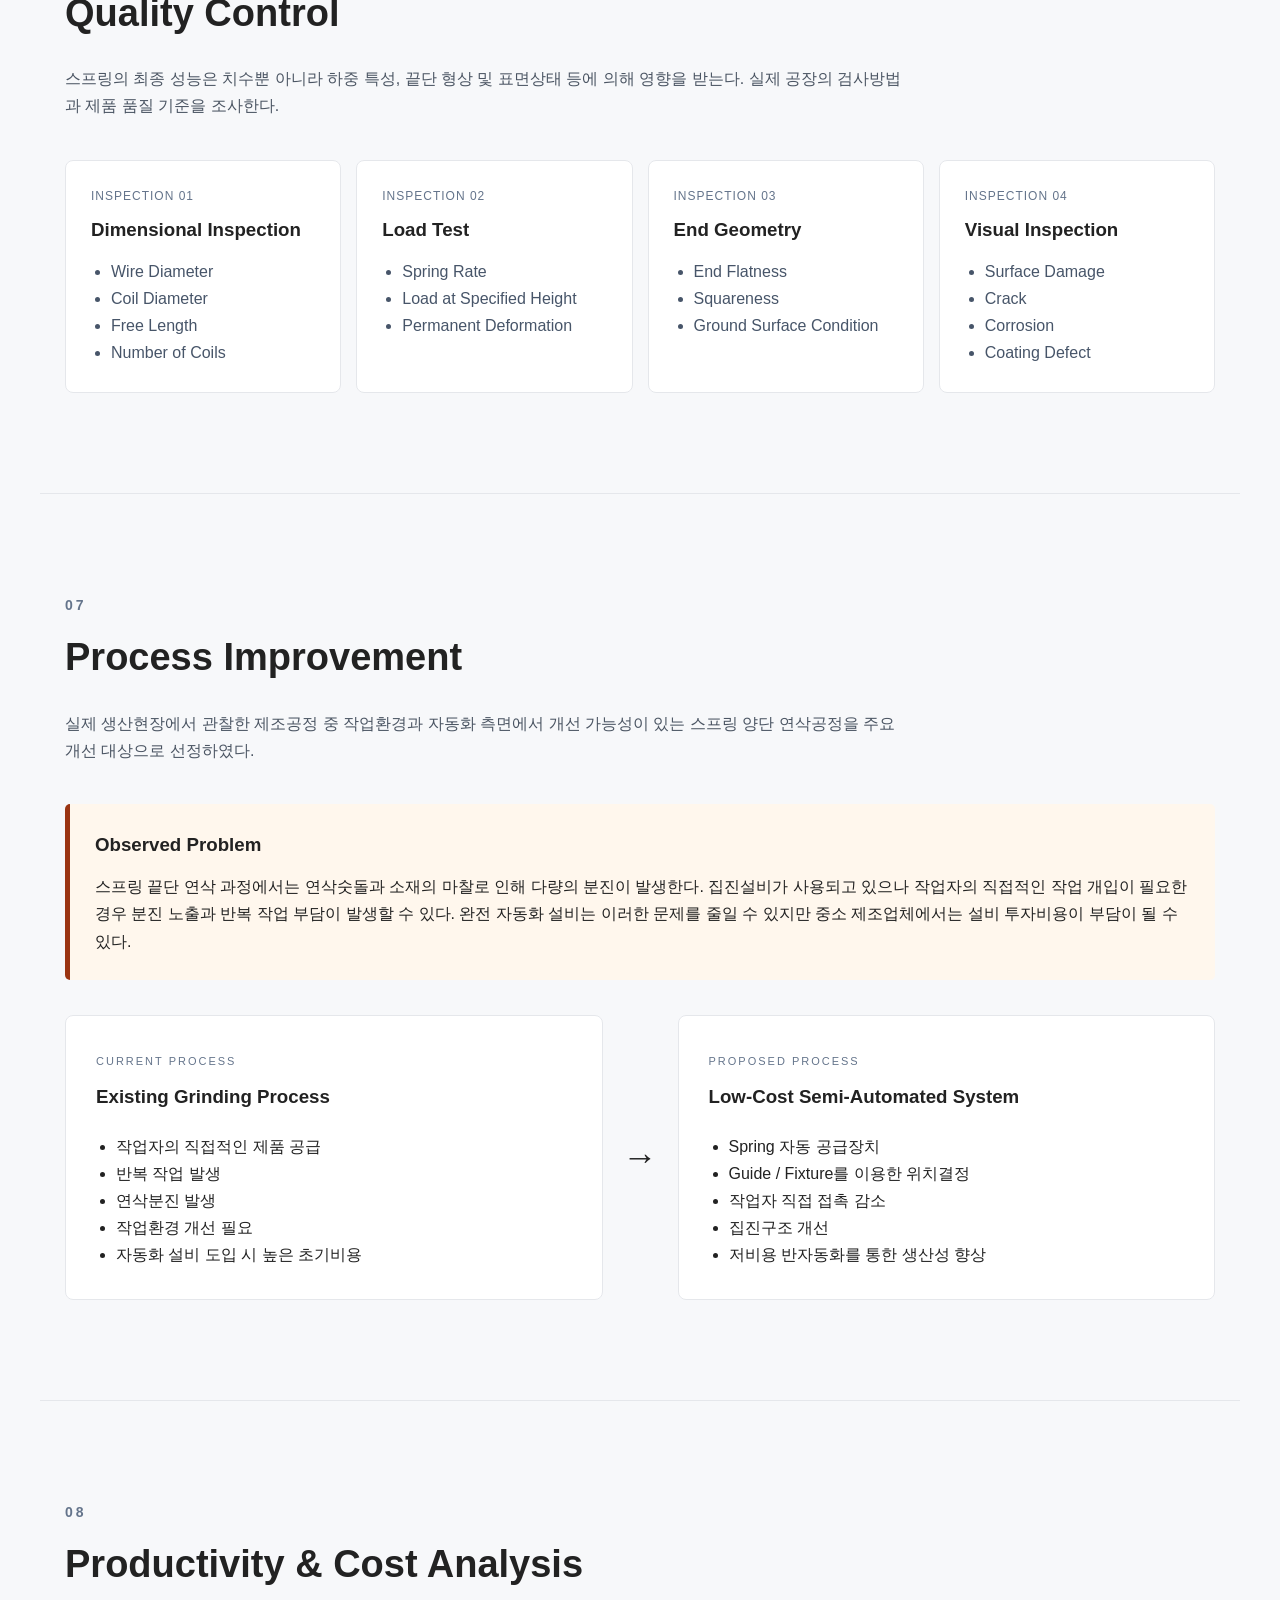
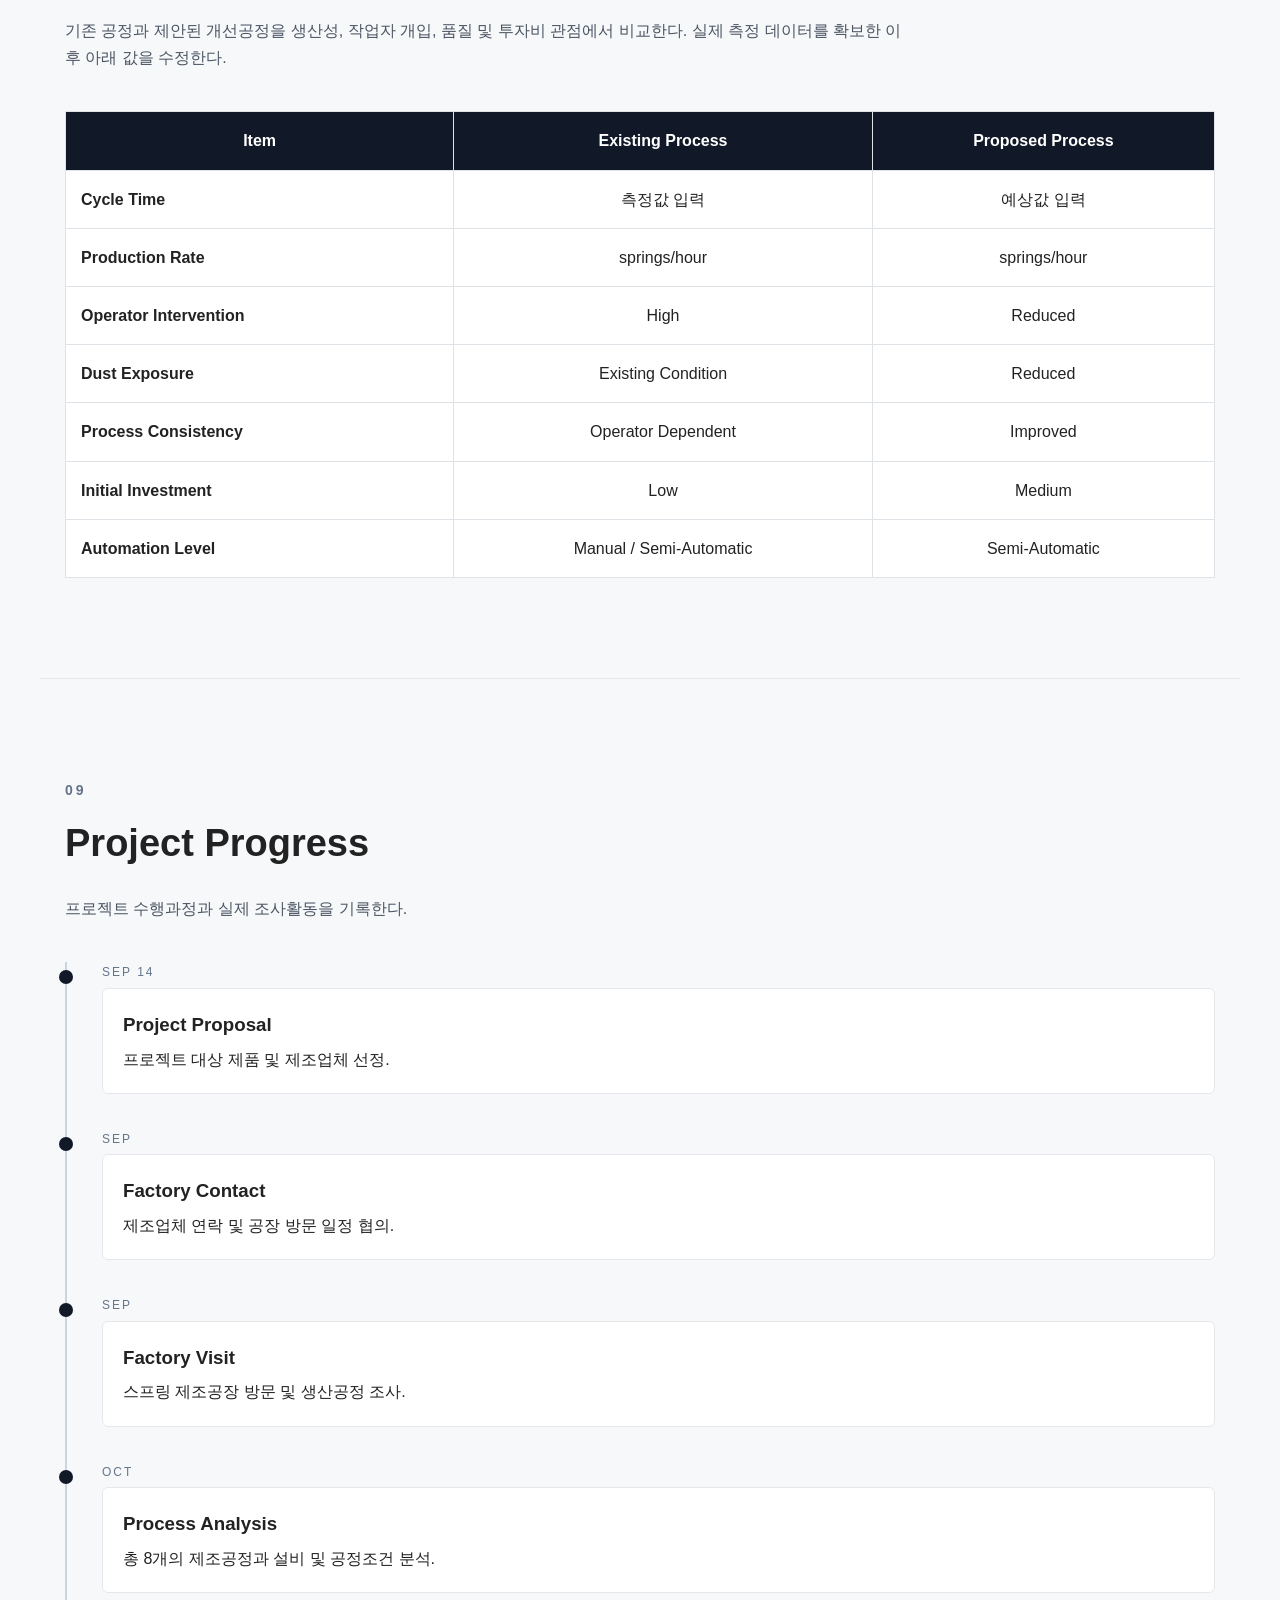
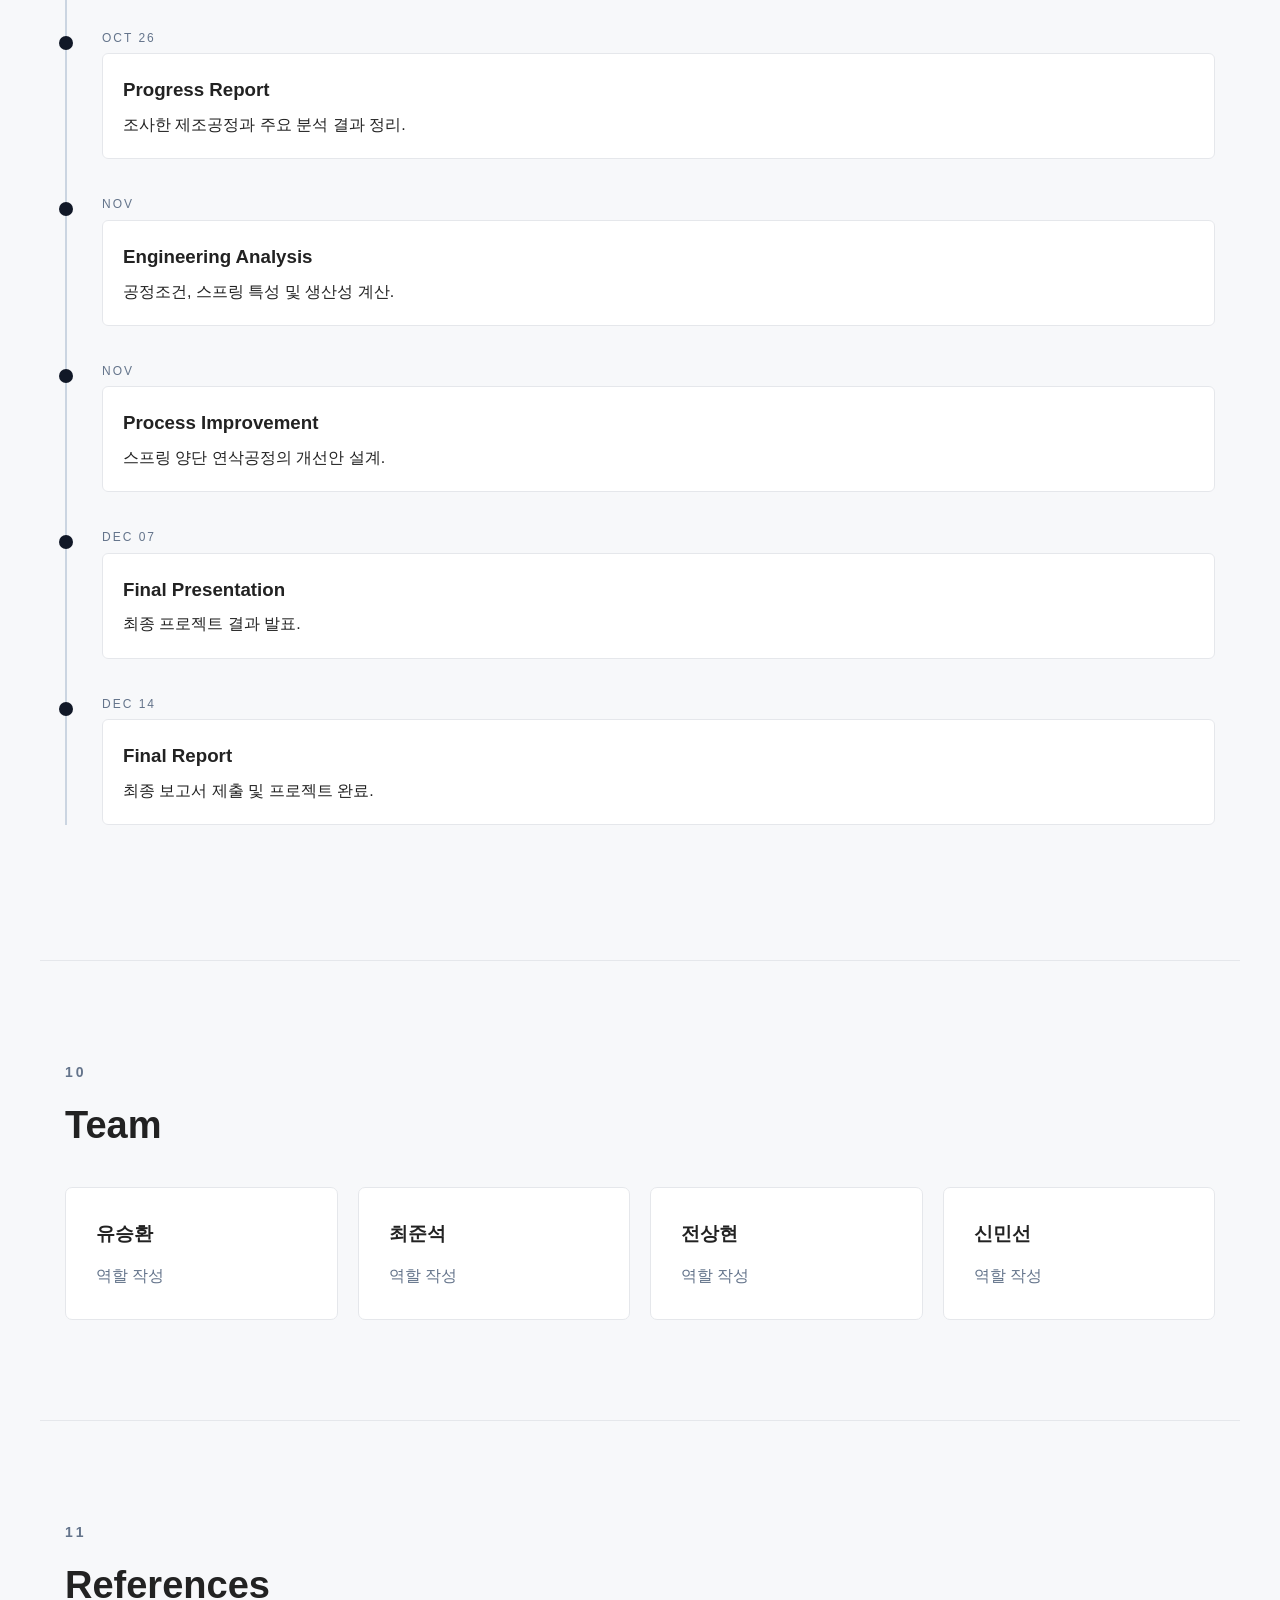
==== commit 04ac7ccb: "Update index.html" ====
--- a/index.html
+++ b/index.html
@@ -1160,7 +1160,7 @@
                     </th>
 
                     <td>
-                        공장명 입력
+                        콘트롤 스프링
                     </td>
 
                 </tr>
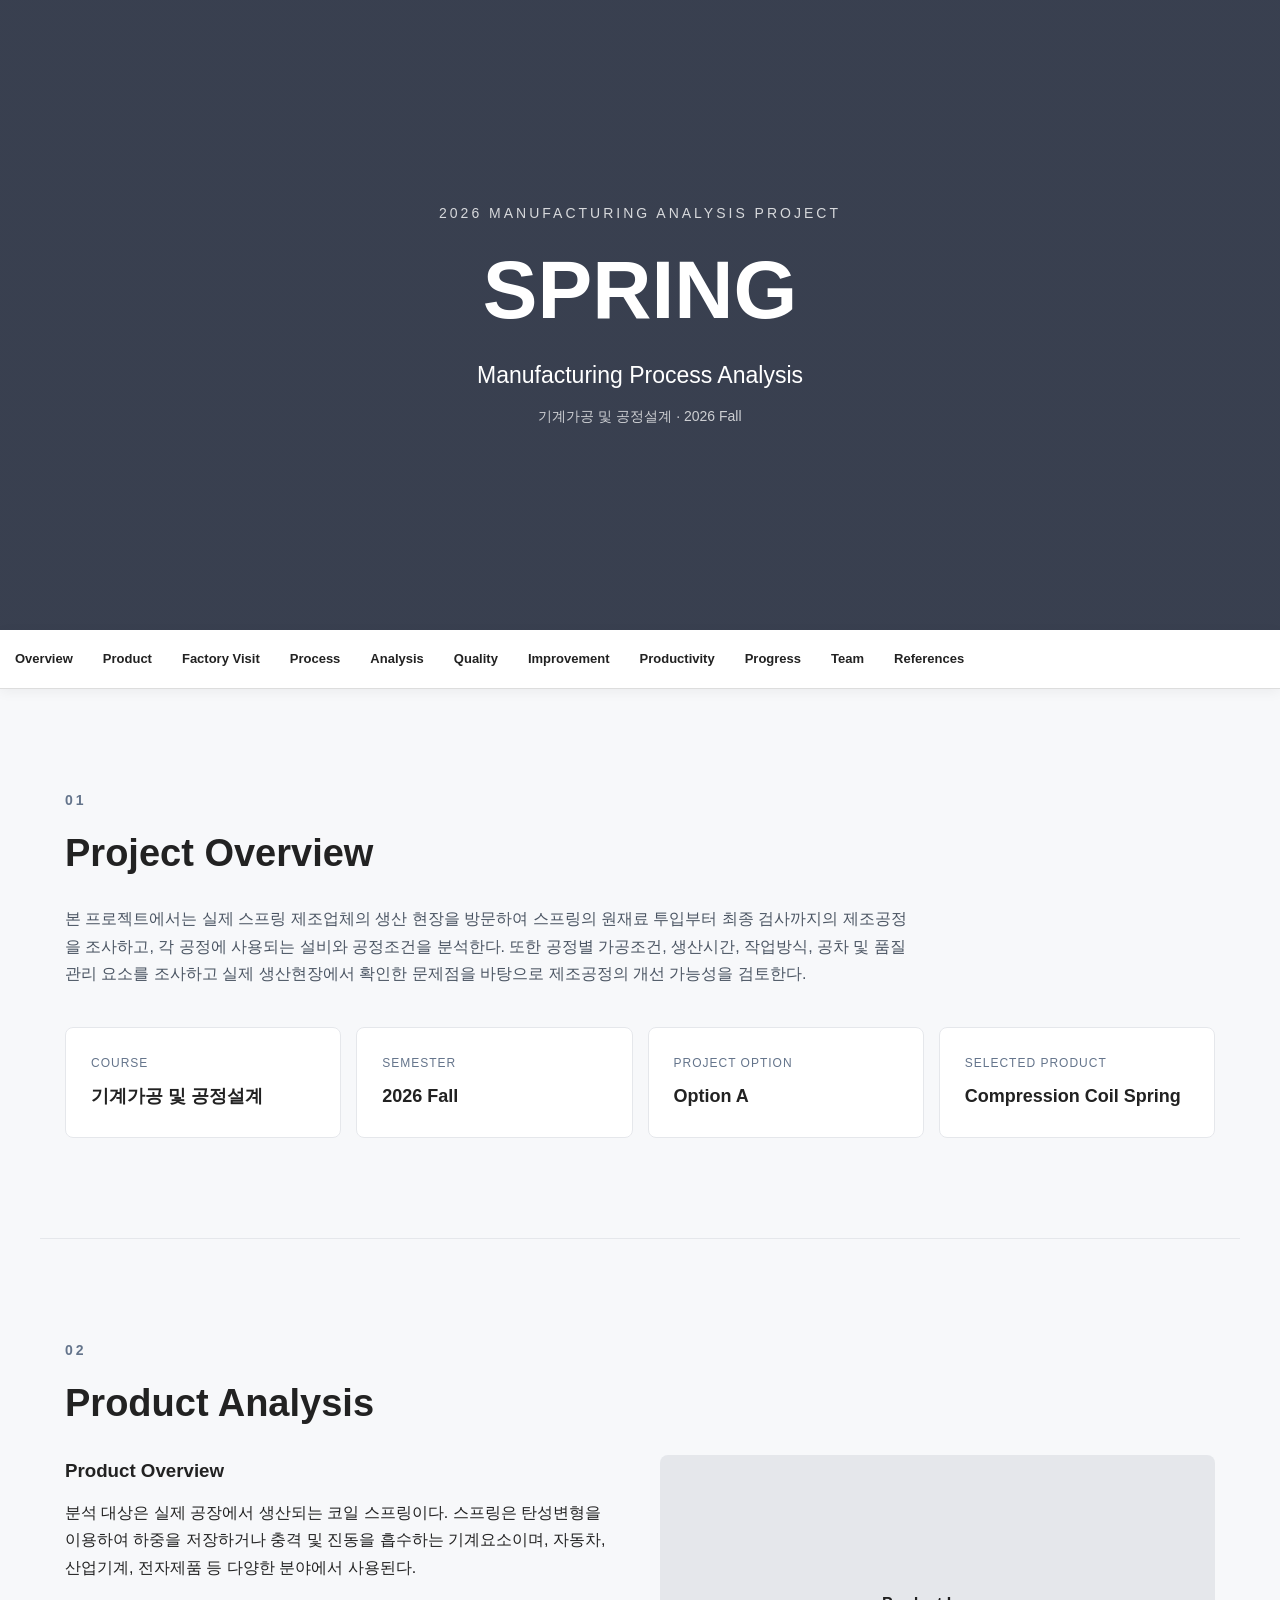
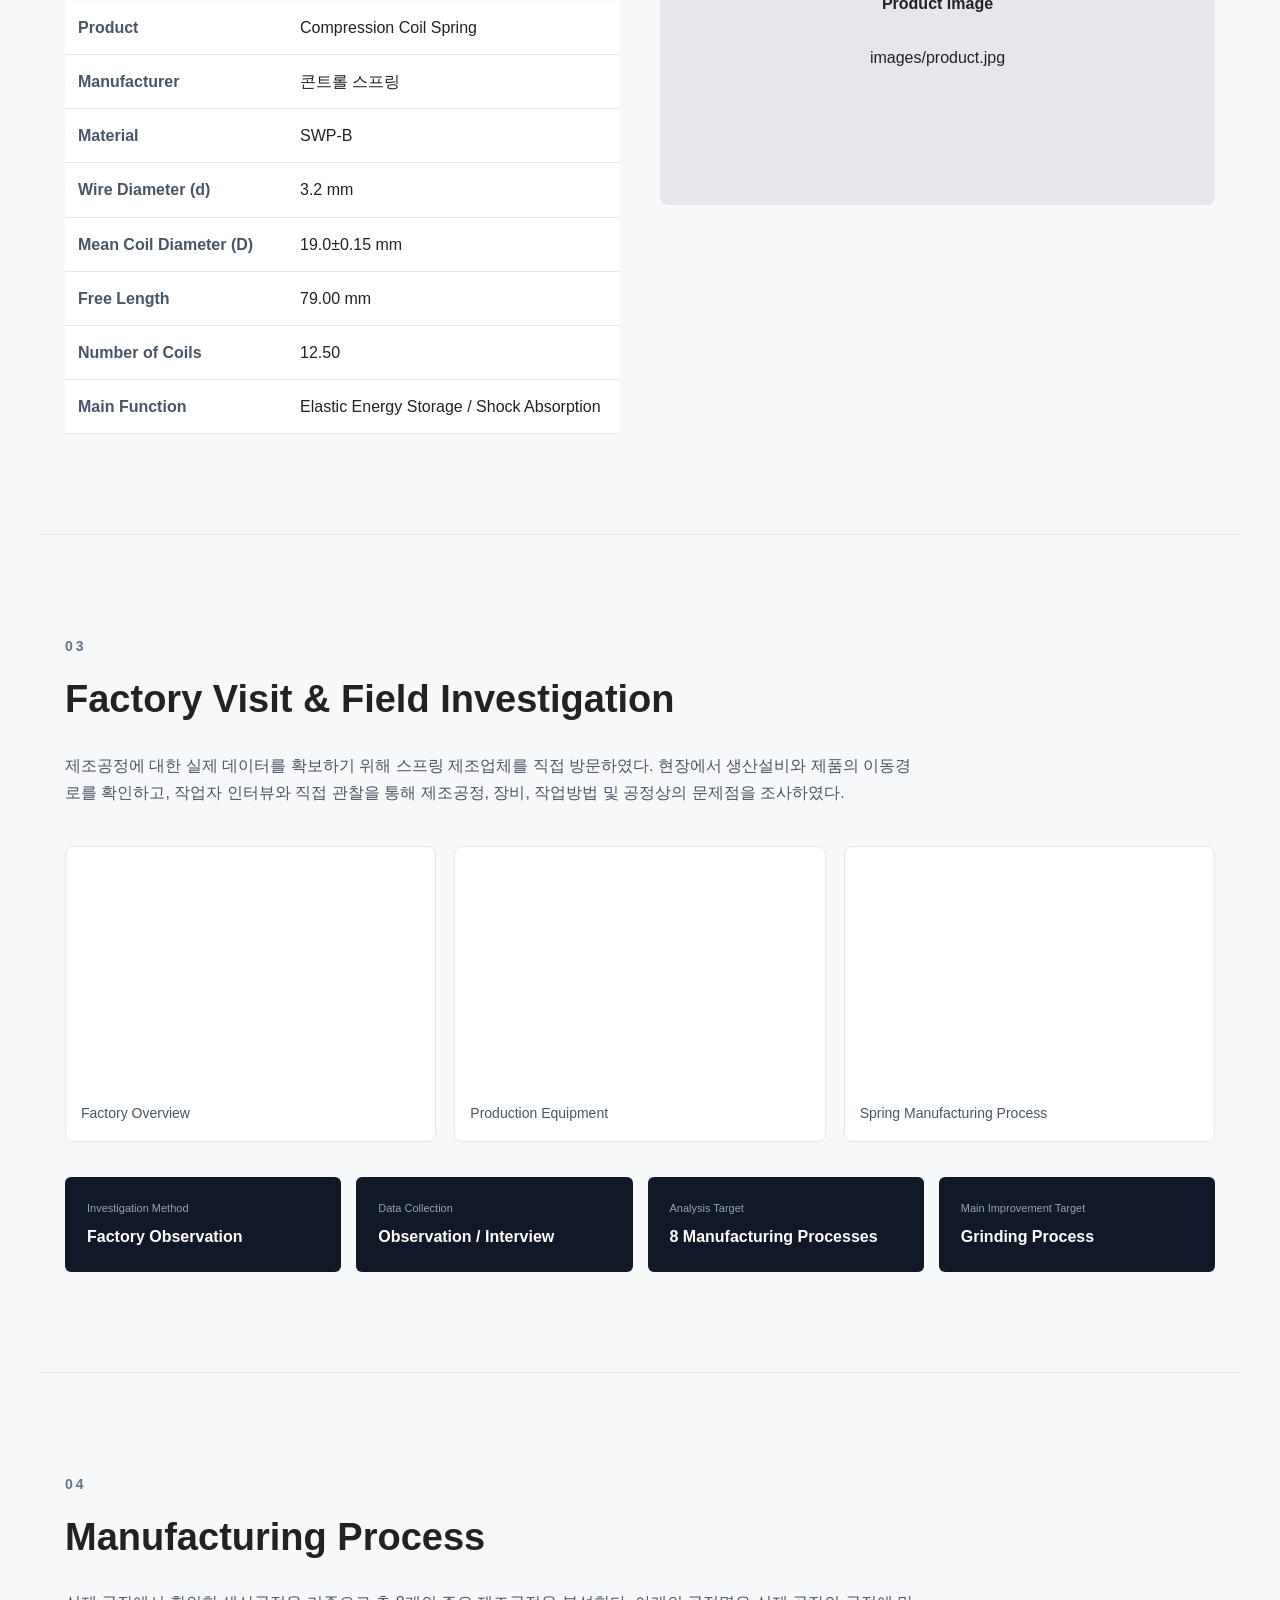
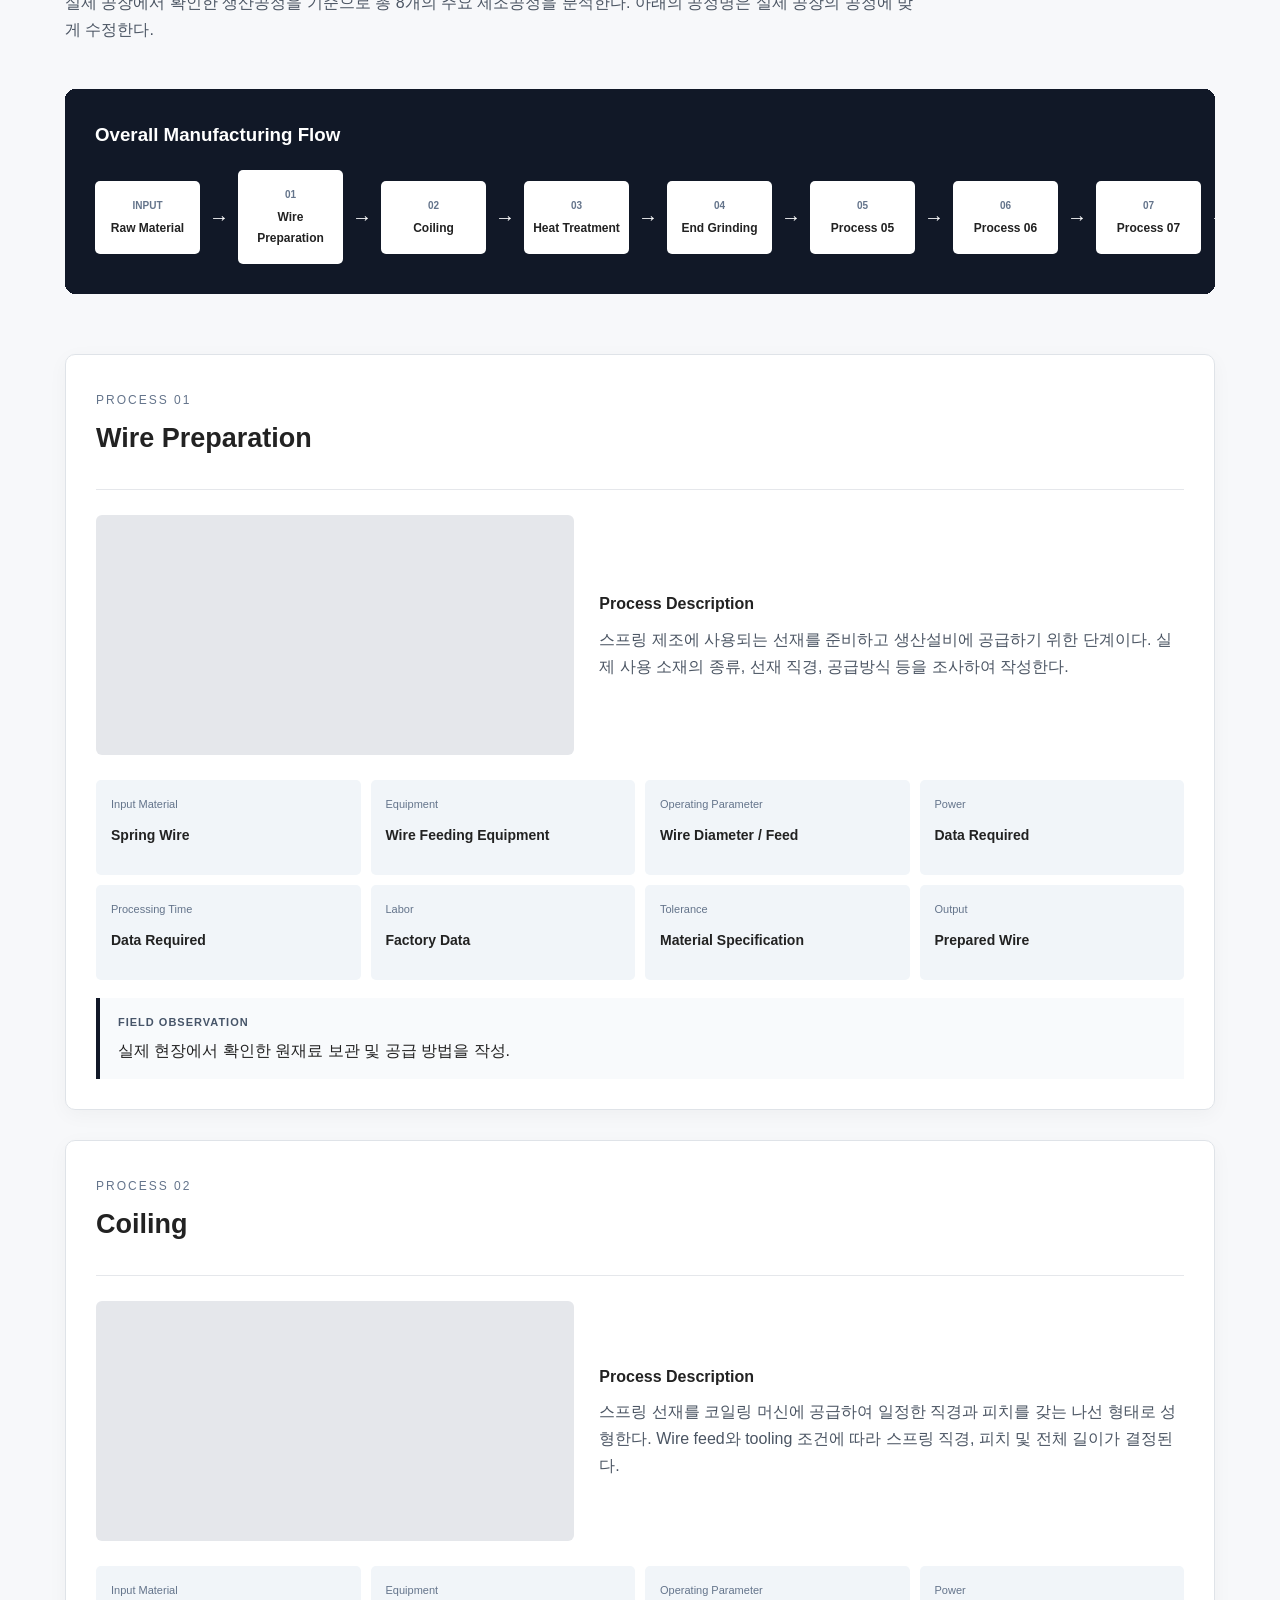
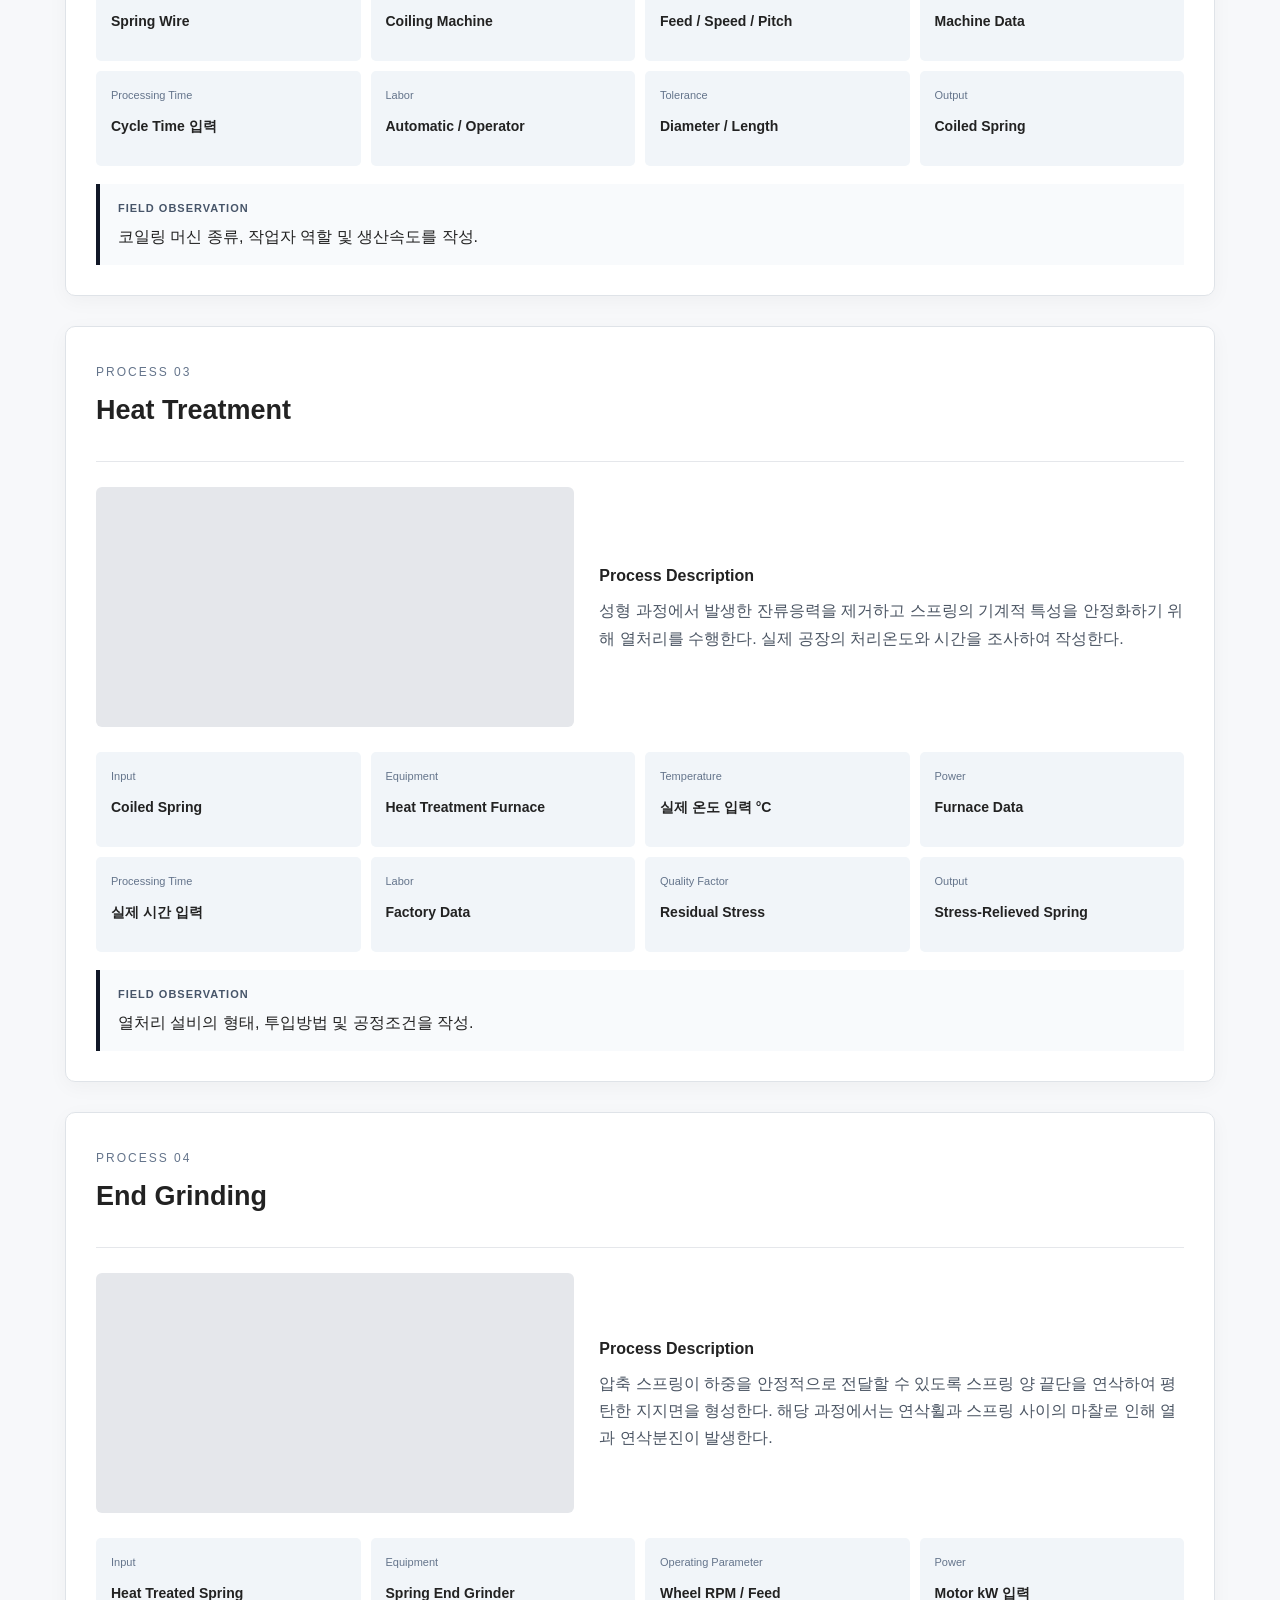
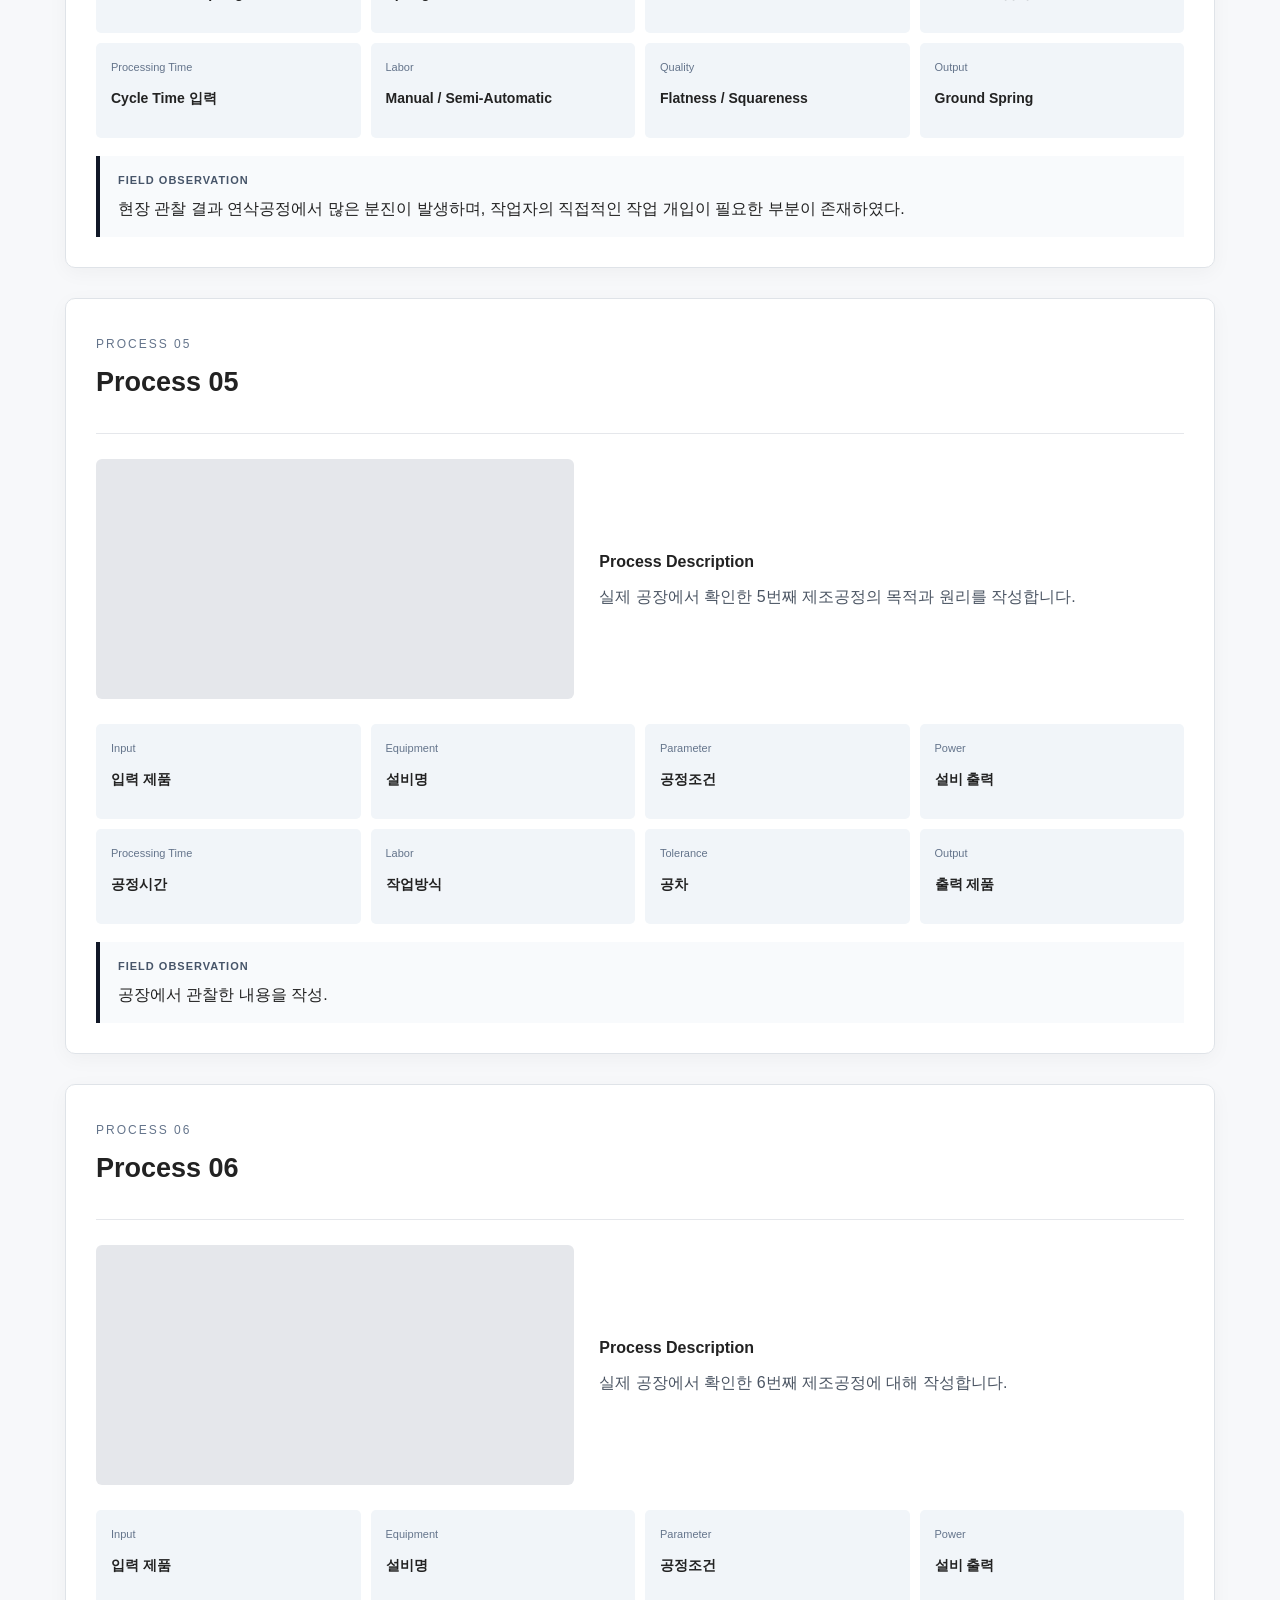
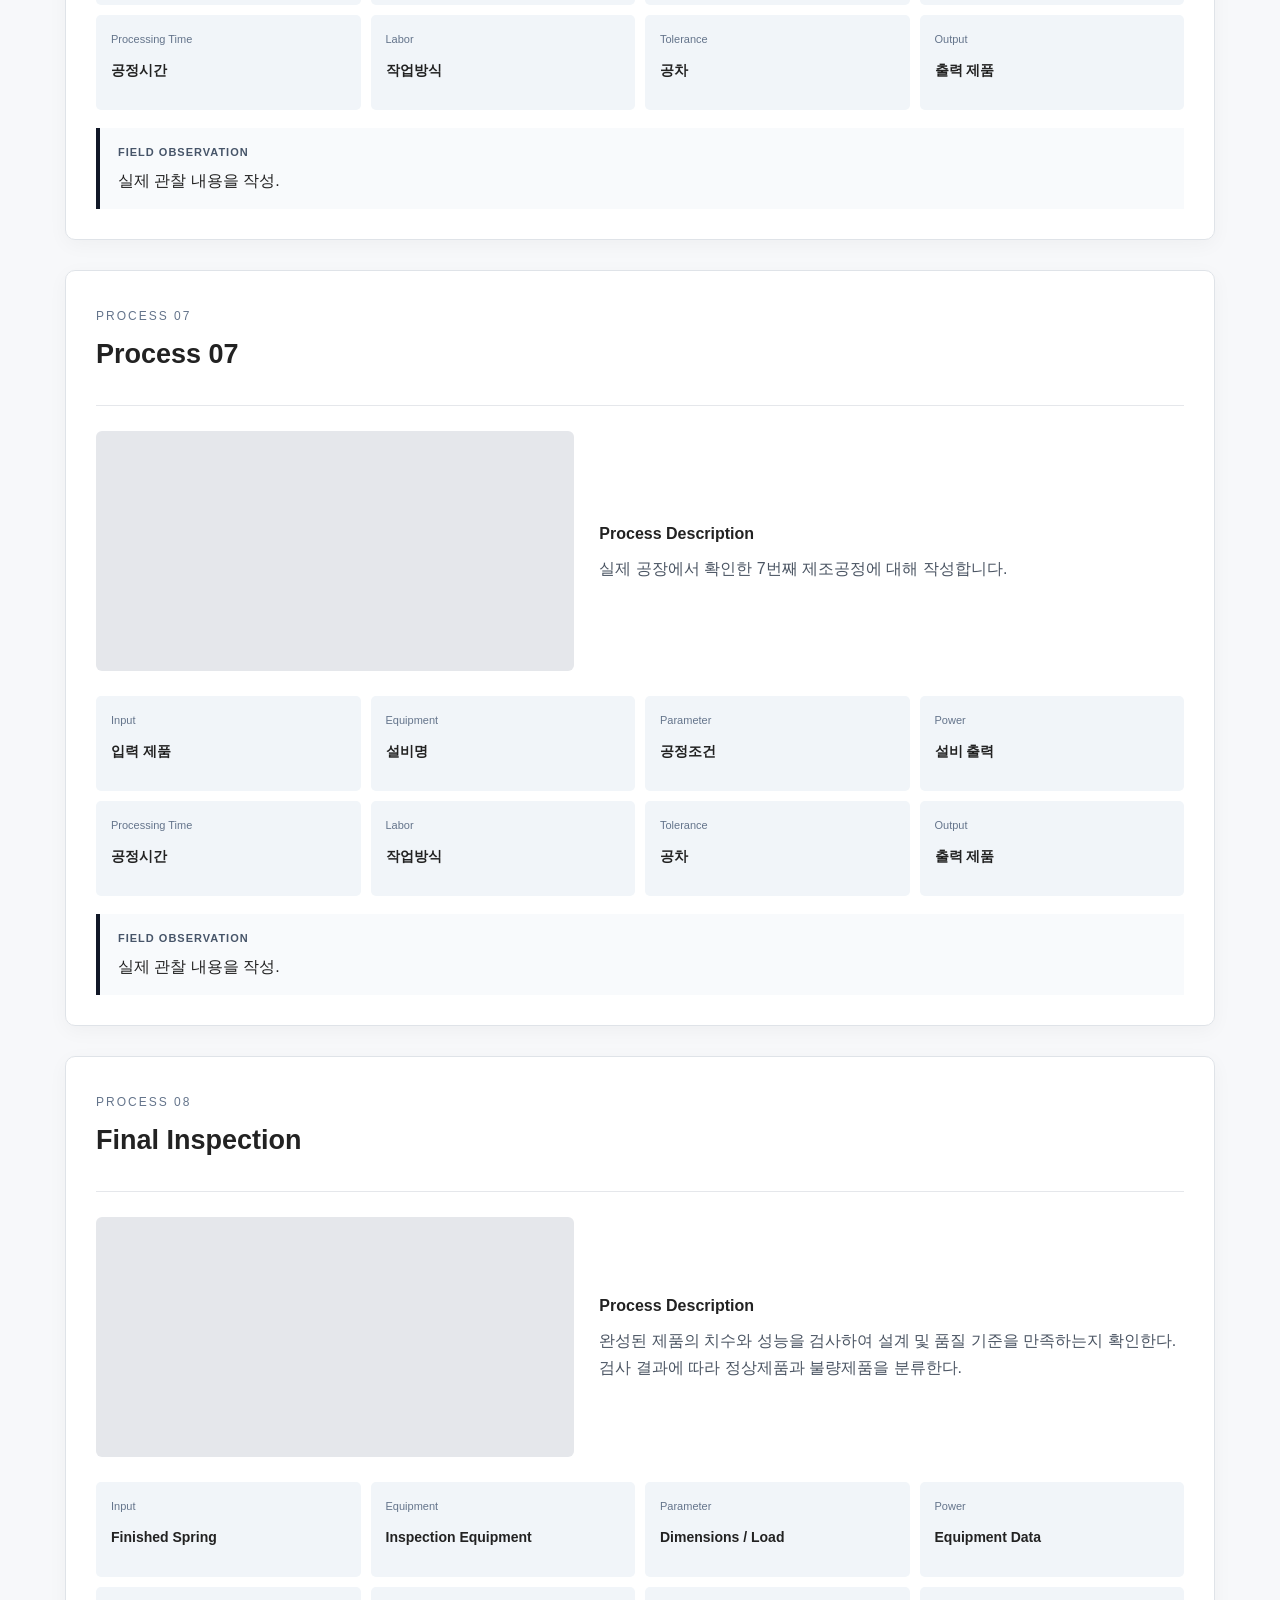
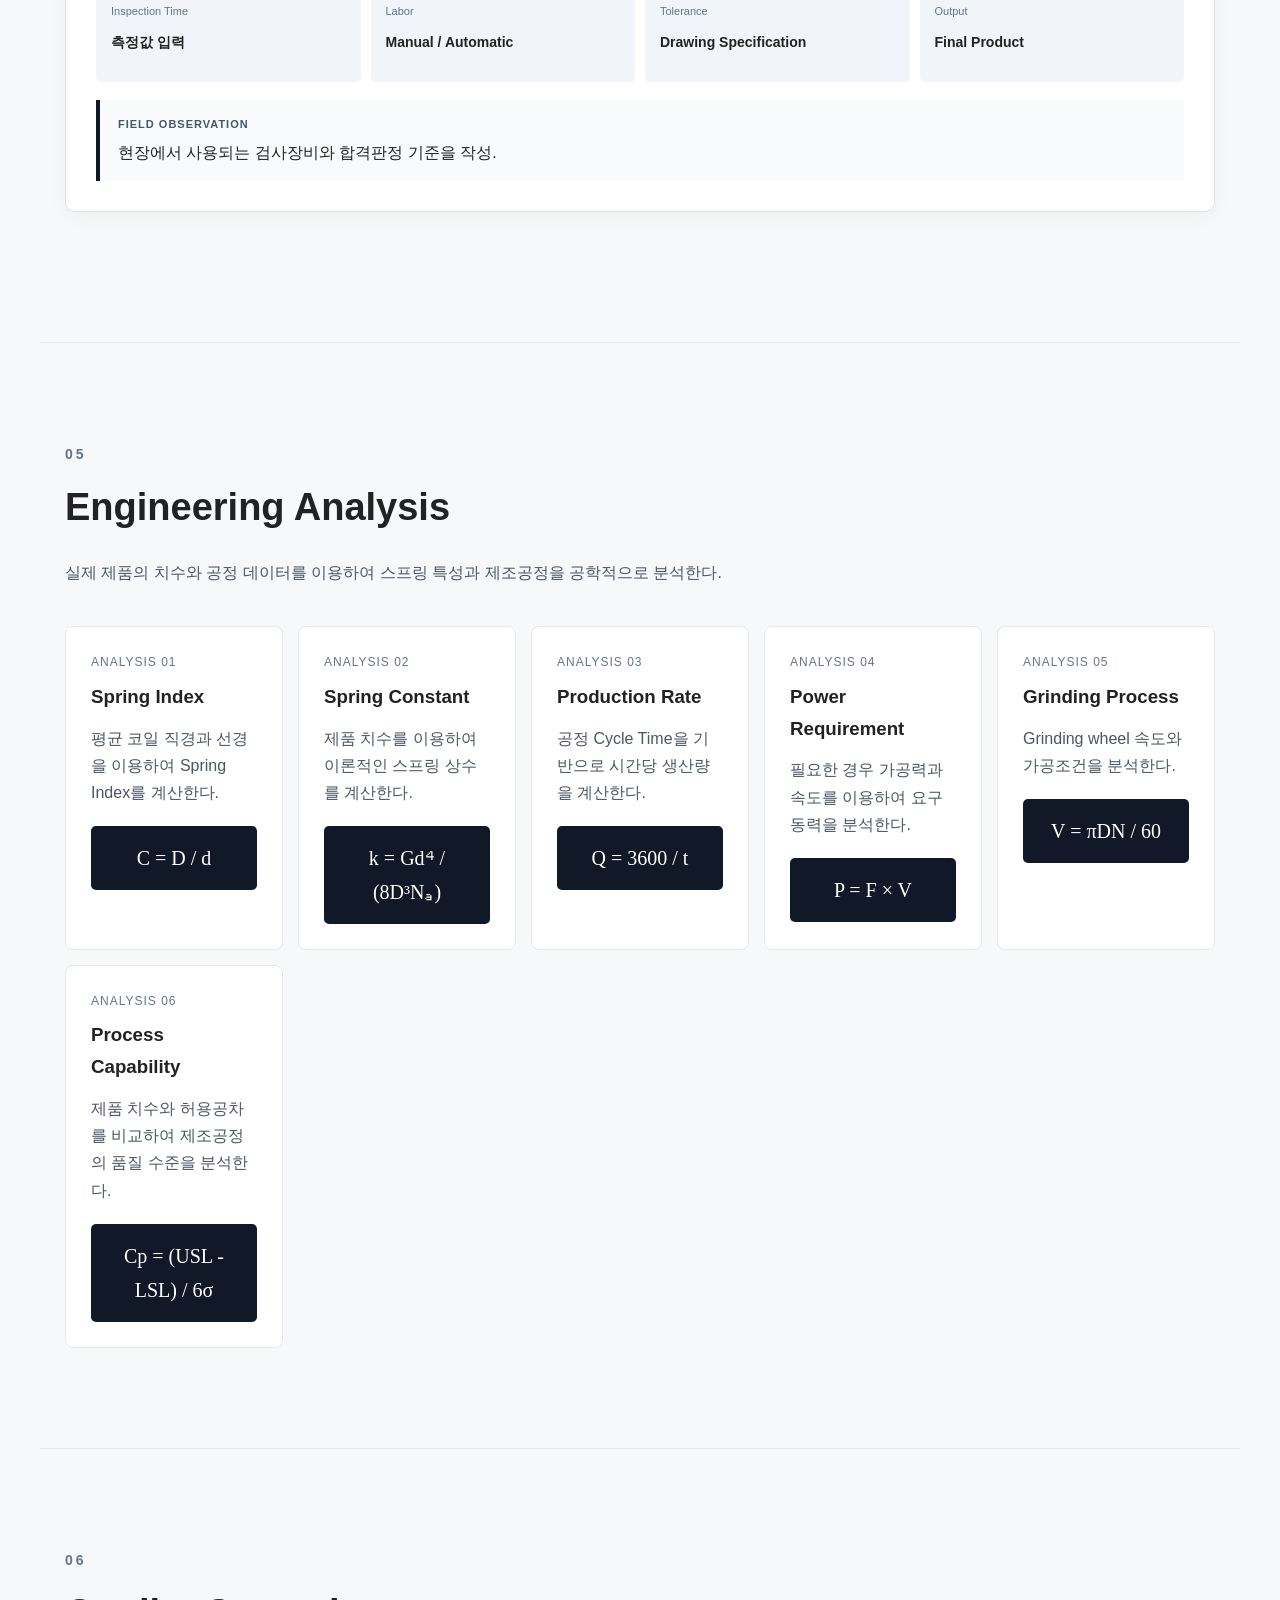
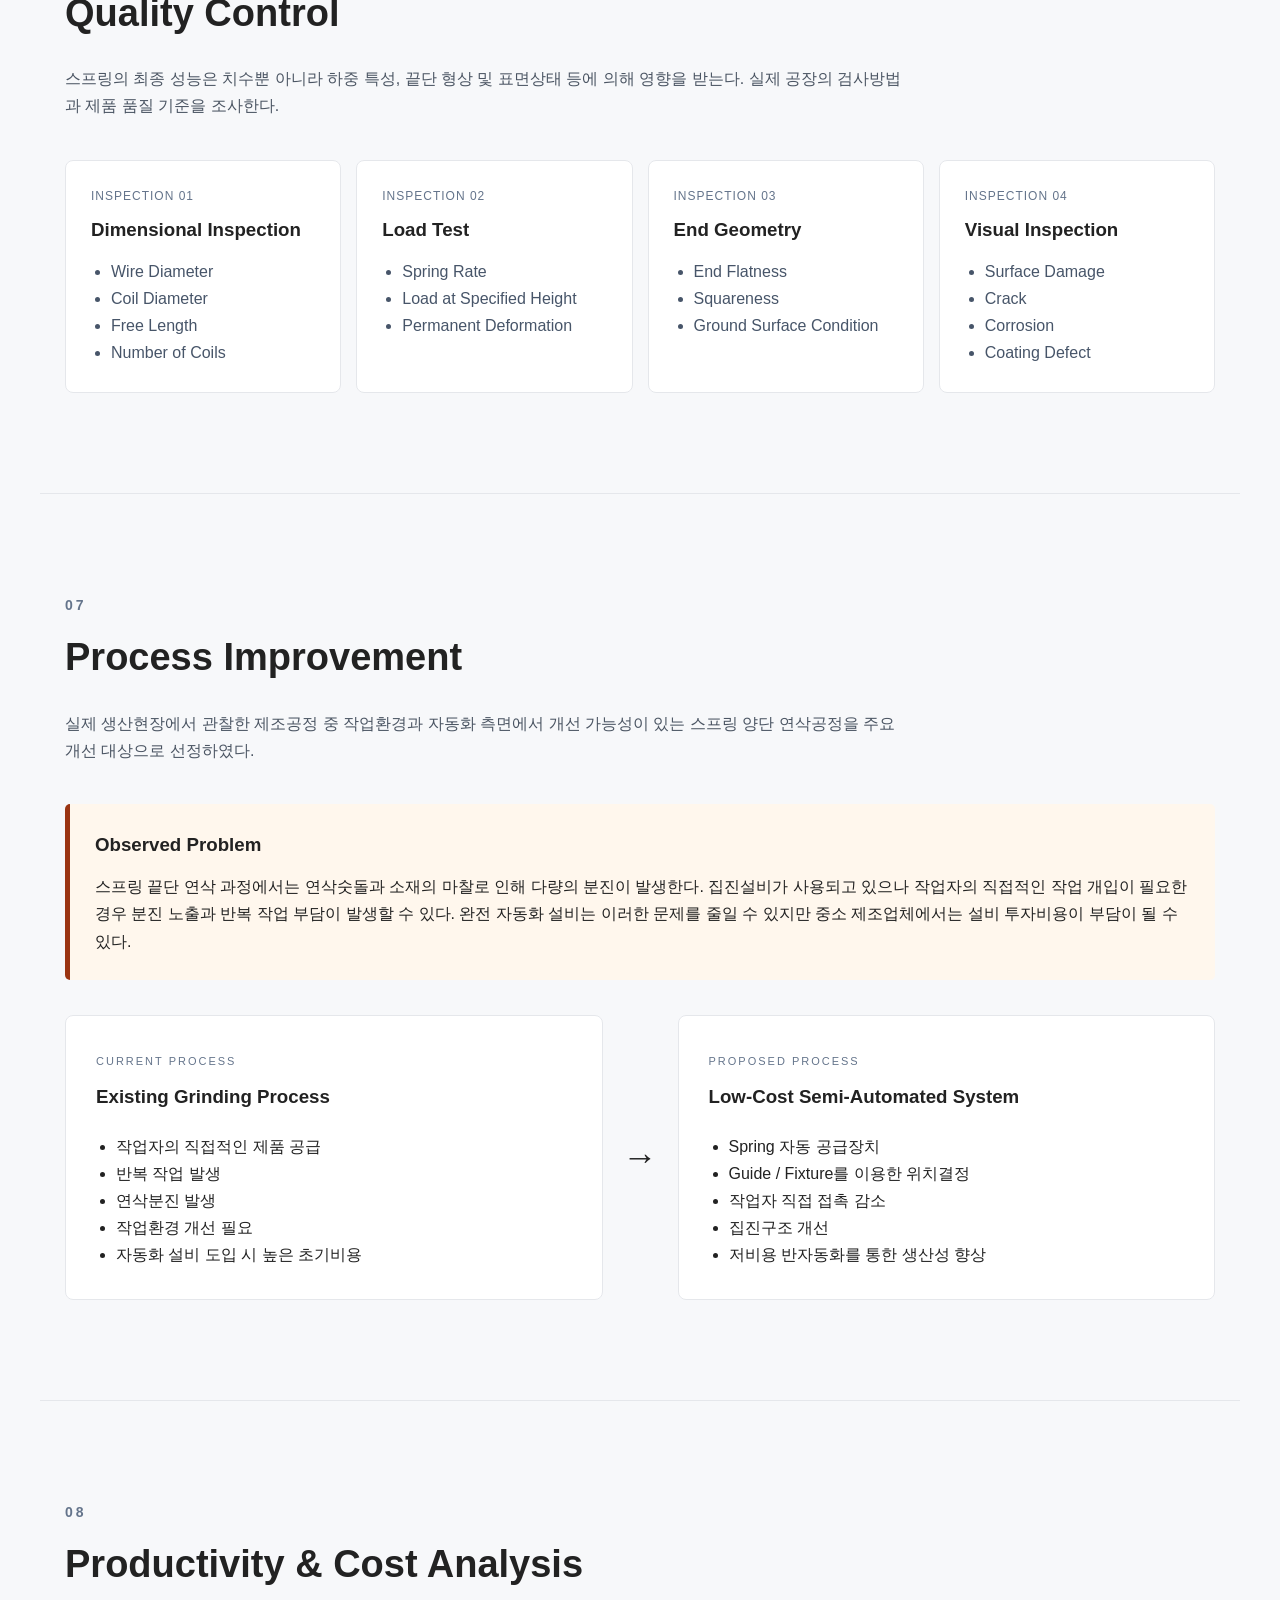
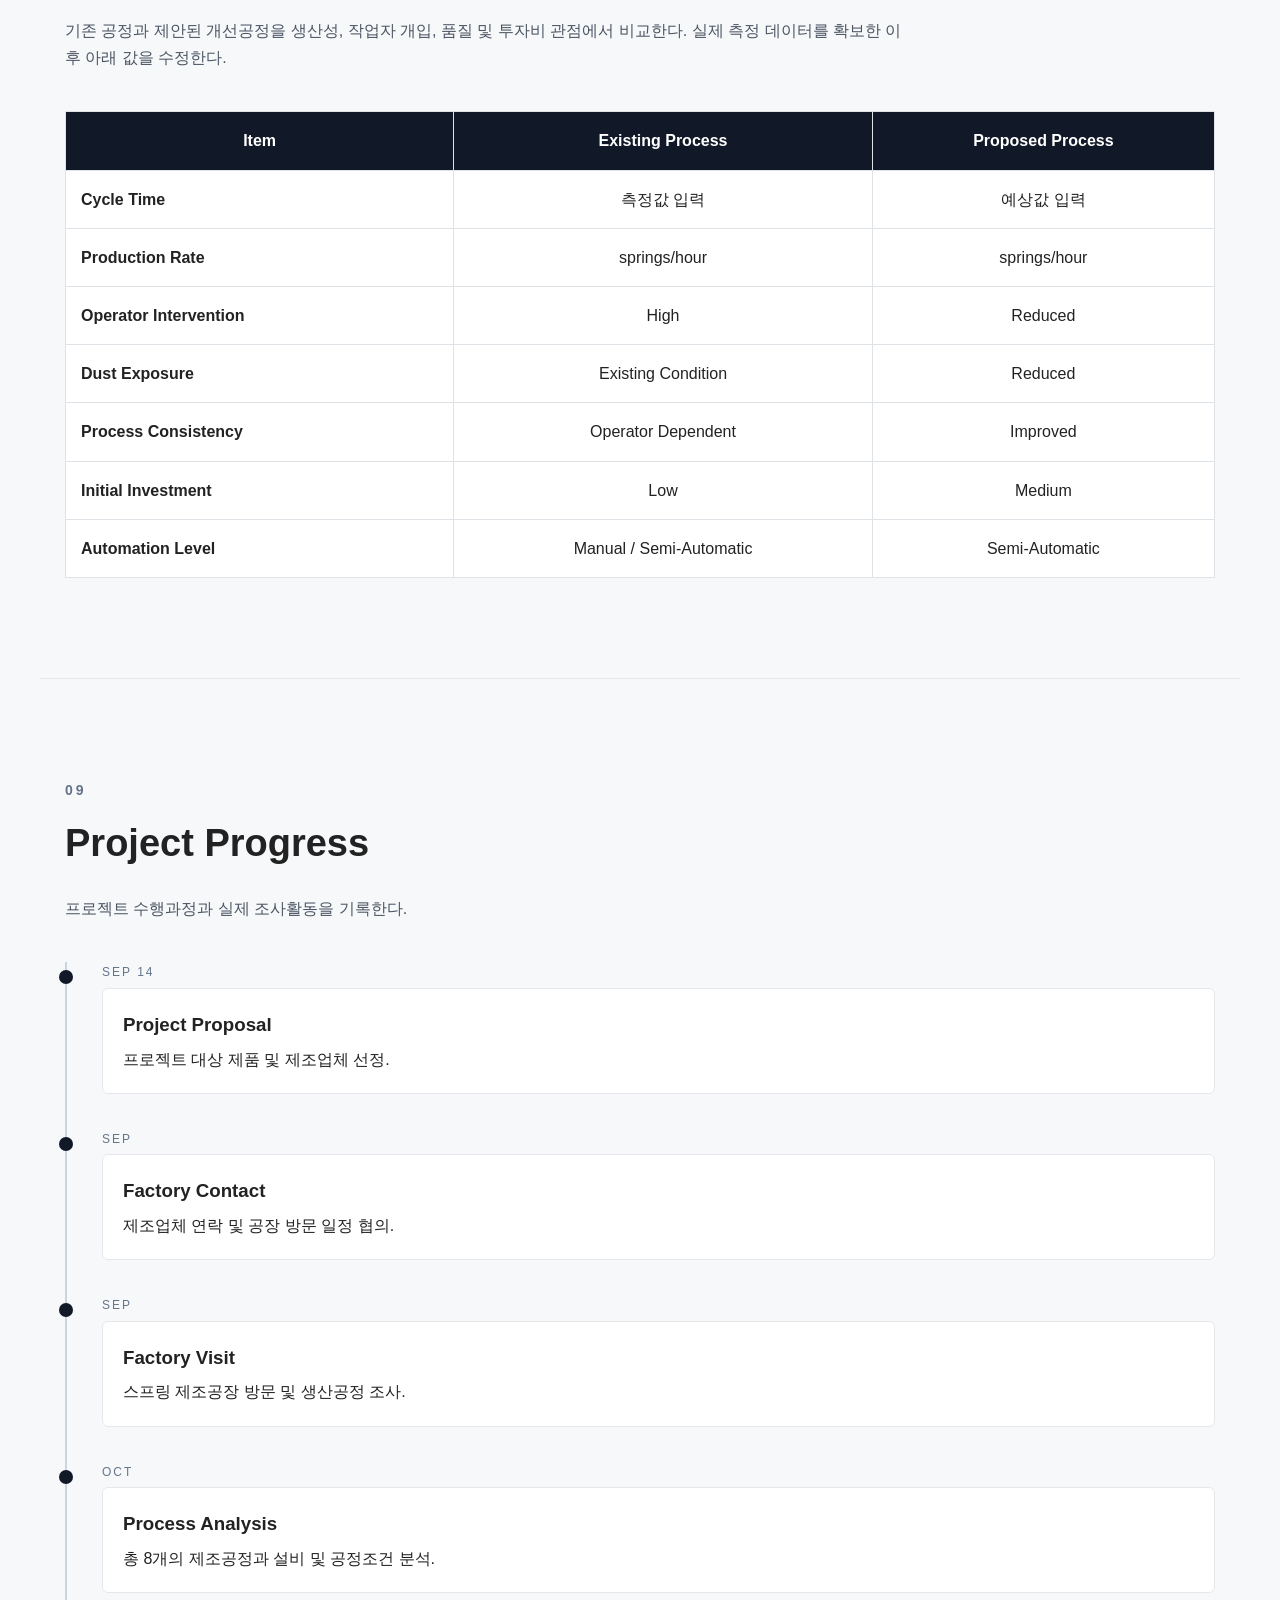
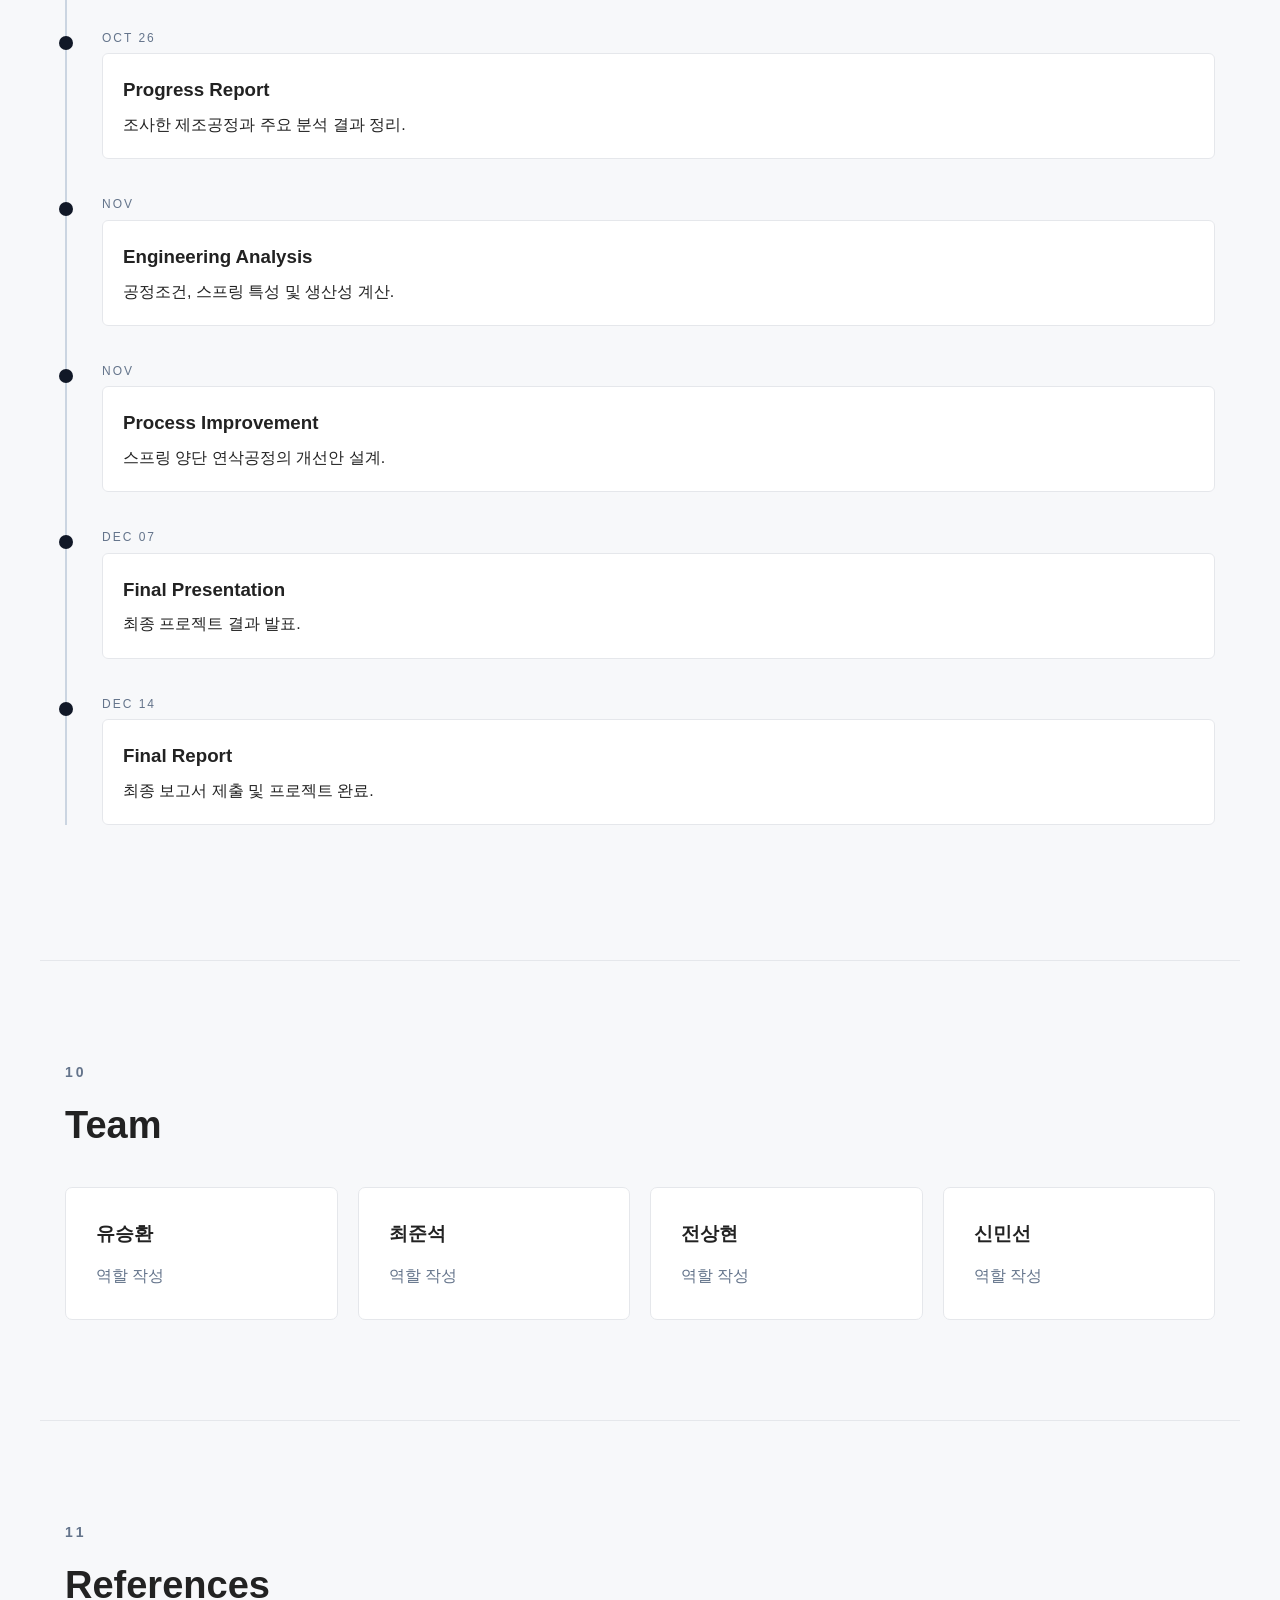
==== commit bf80d639: "Update index.html" ====
--- a/index.html
+++ b/index.html
@@ -1173,7 +1173,7 @@
                     </th>
 
                     <td>
-                        실제 소재 입력
+                        SWP-B
                     </td>
 
                 </tr>
@@ -1186,7 +1186,7 @@
                     </th>
 
                     <td>
-                        측정값 입력 mm
+                        3.2 mm
                     </td>
 
                 </tr>
@@ -1199,7 +1199,7 @@
                     </th>
 
                     <td>
-                        측정값 입력 mm
+                        19.0±0.15 mm
                     </td>
 
                 </tr>
@@ -1212,7 +1212,7 @@
                     </th>
 
                     <td>
-                        측정값 입력 mm
+                        79.00 mm
                     </td>
 
                 </tr>
@@ -1225,7 +1225,7 @@
                     </th>
 
                     <td>
-                        측정값 입력
+                       12.50
                     </td>
 
                 </tr>
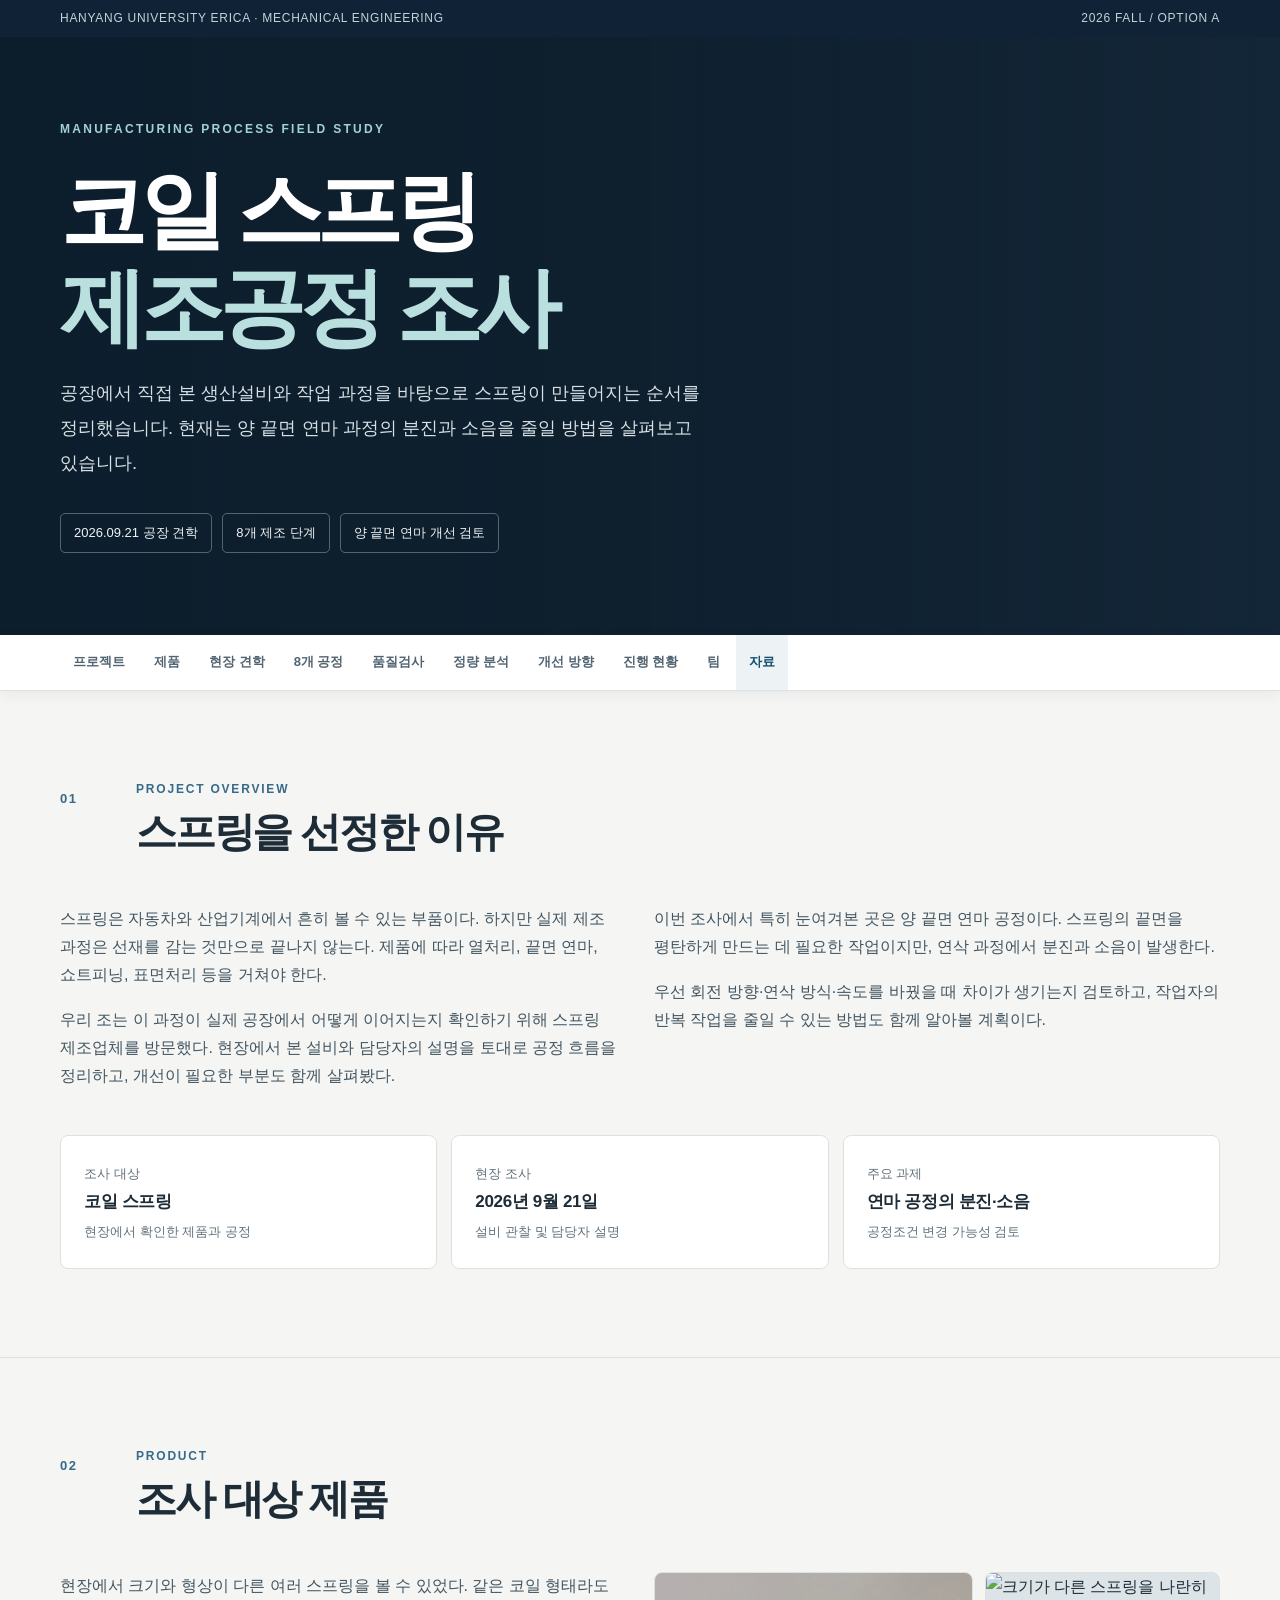
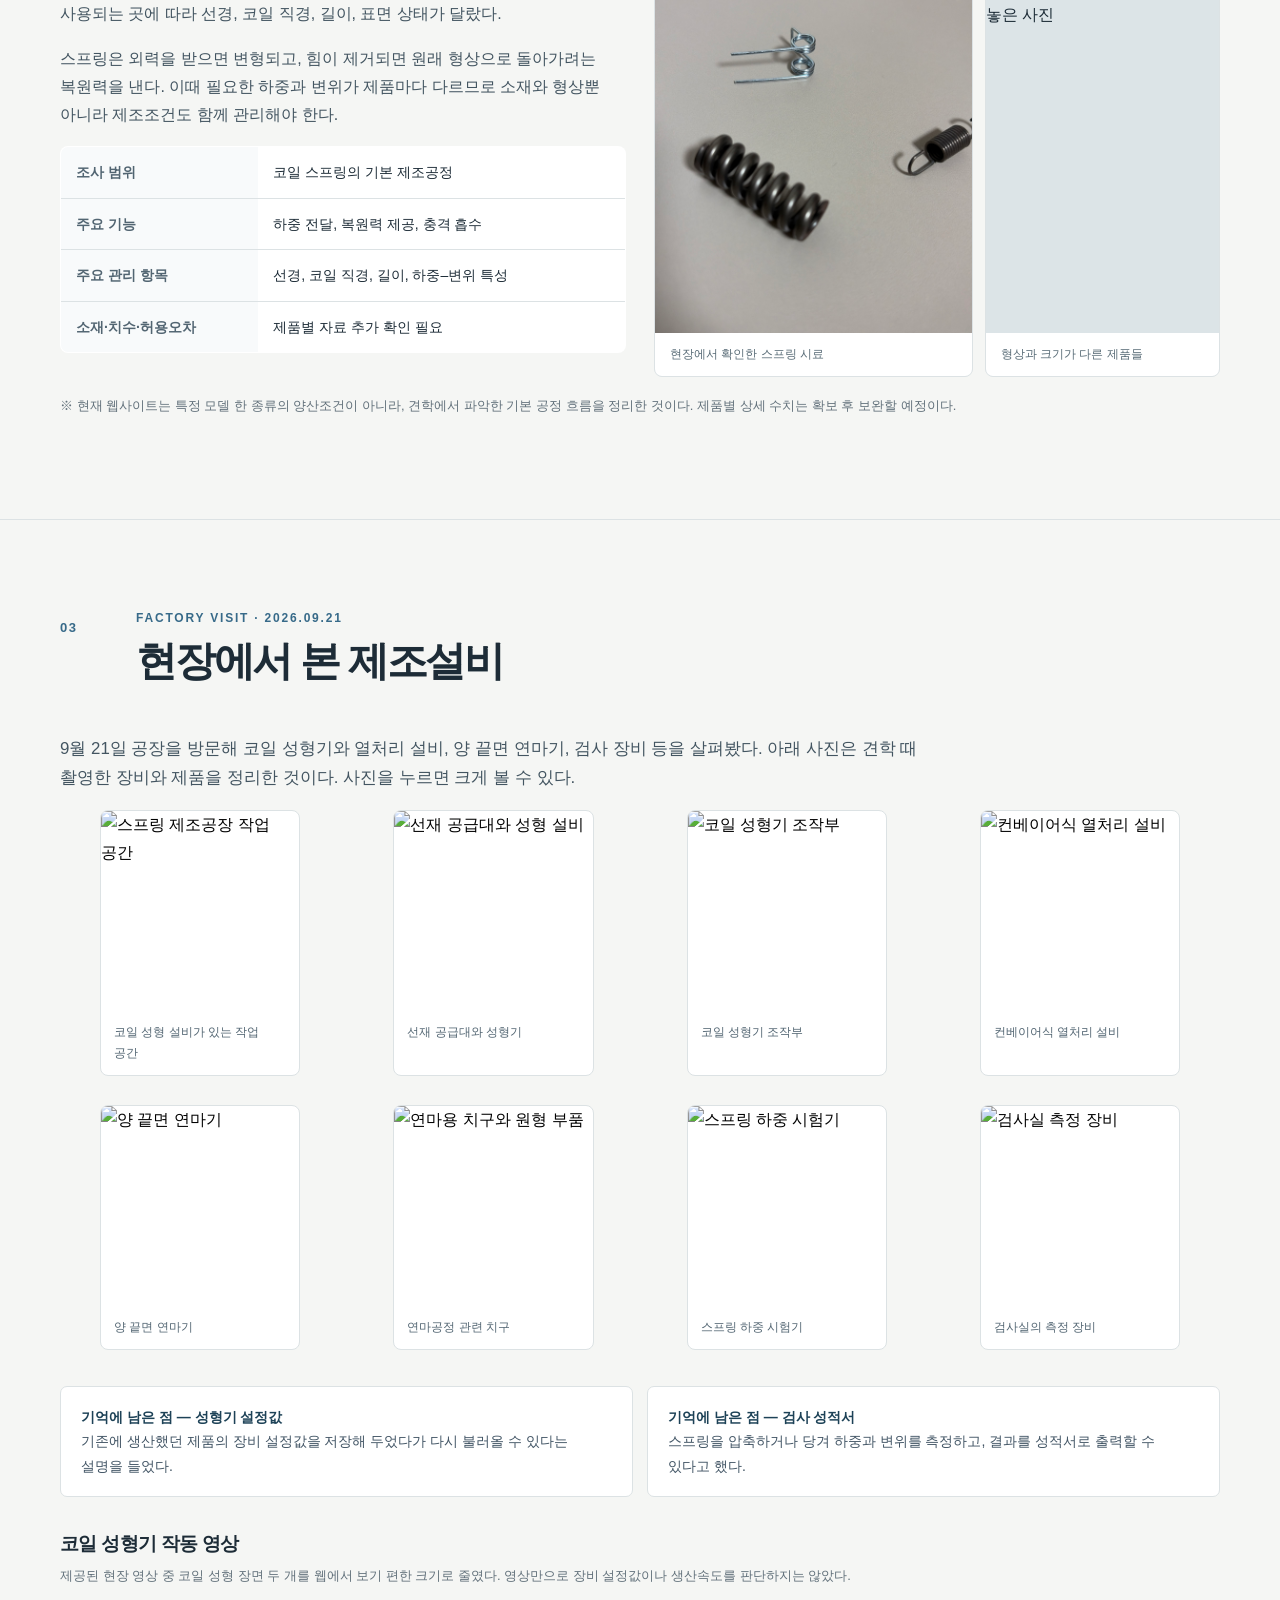
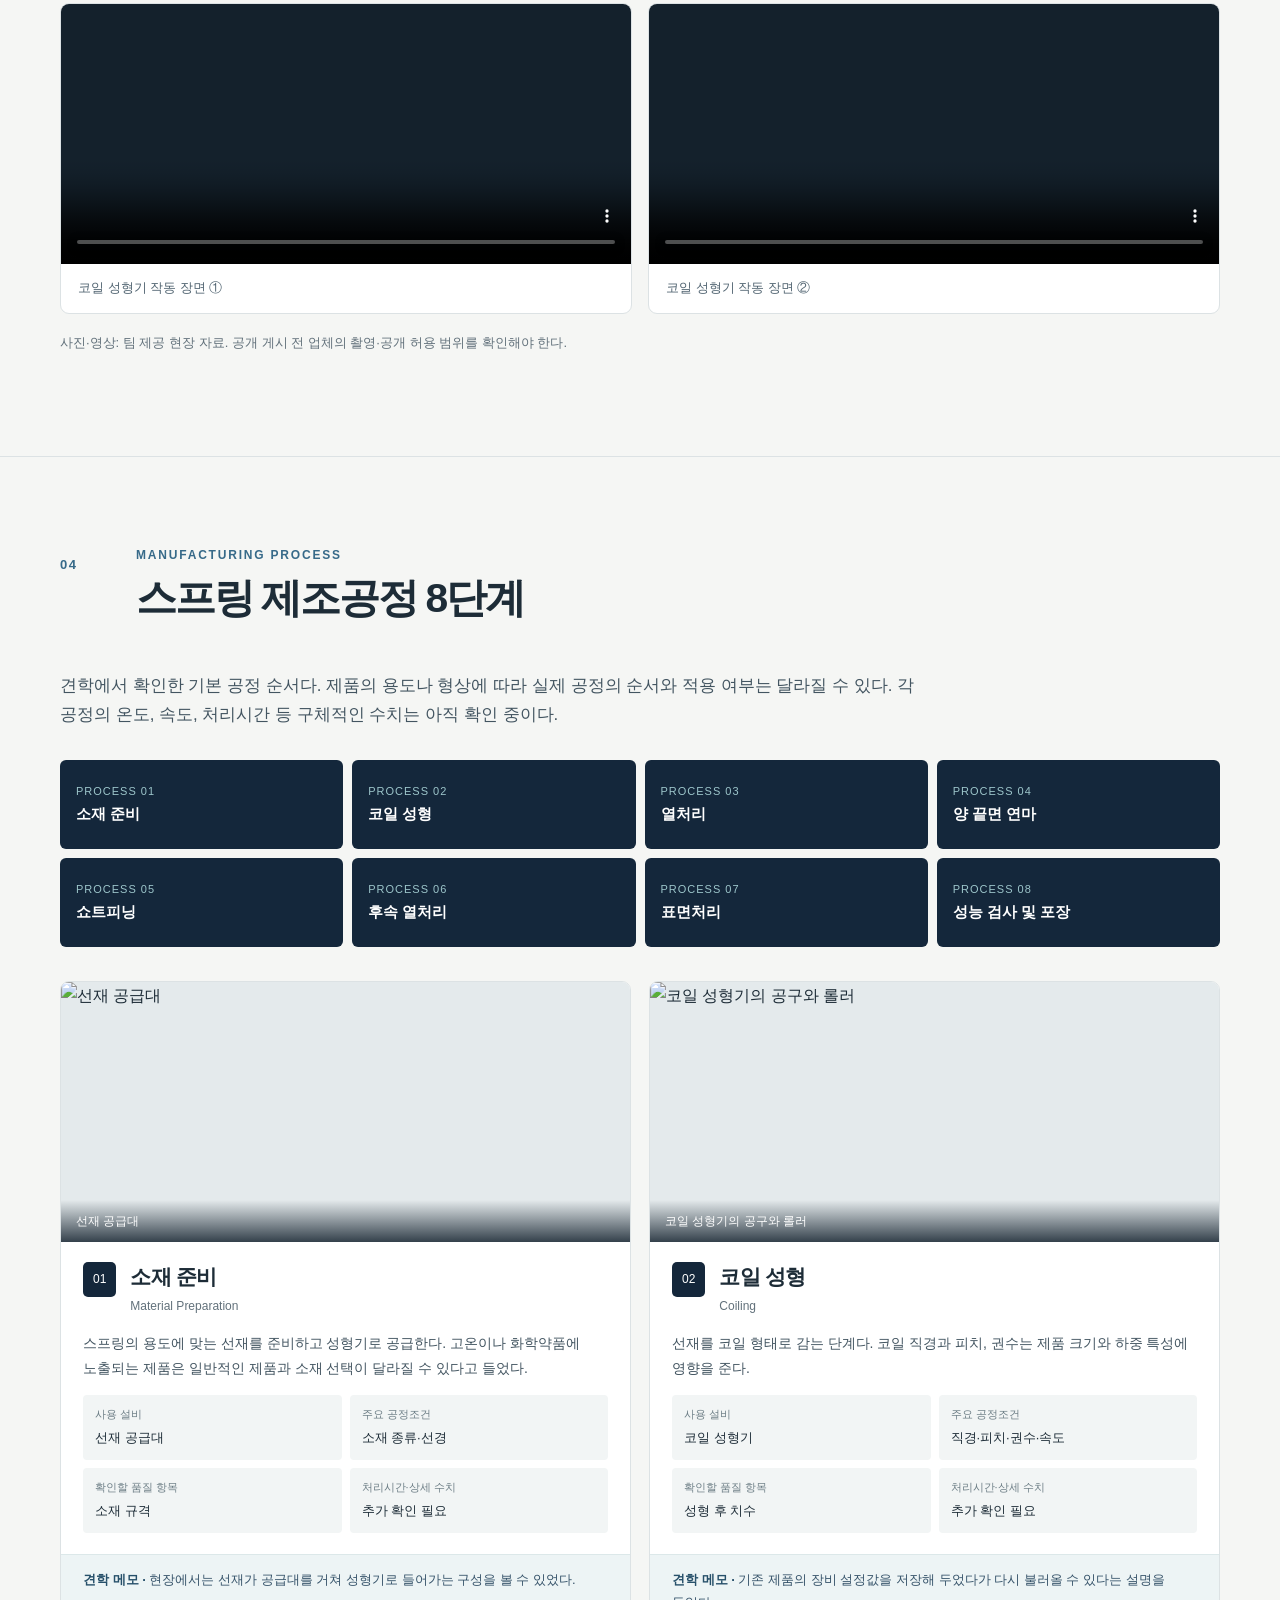
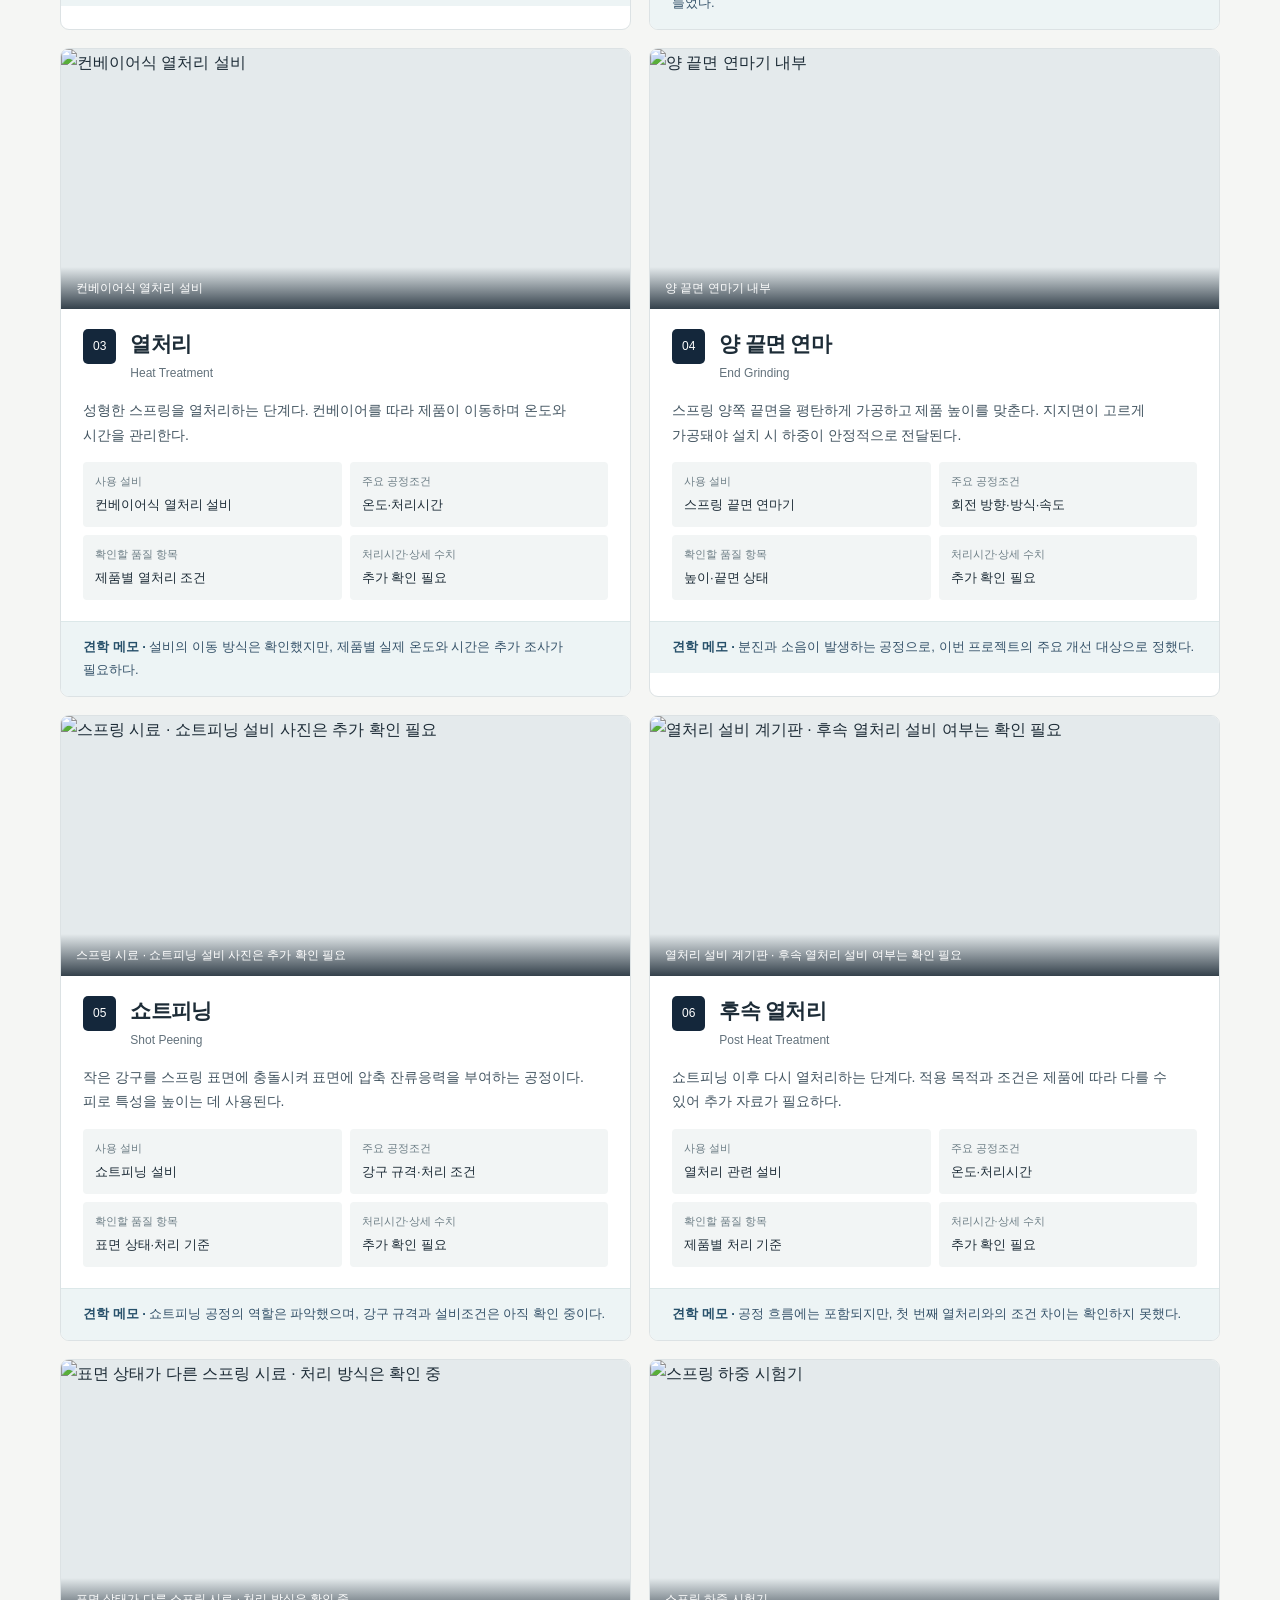
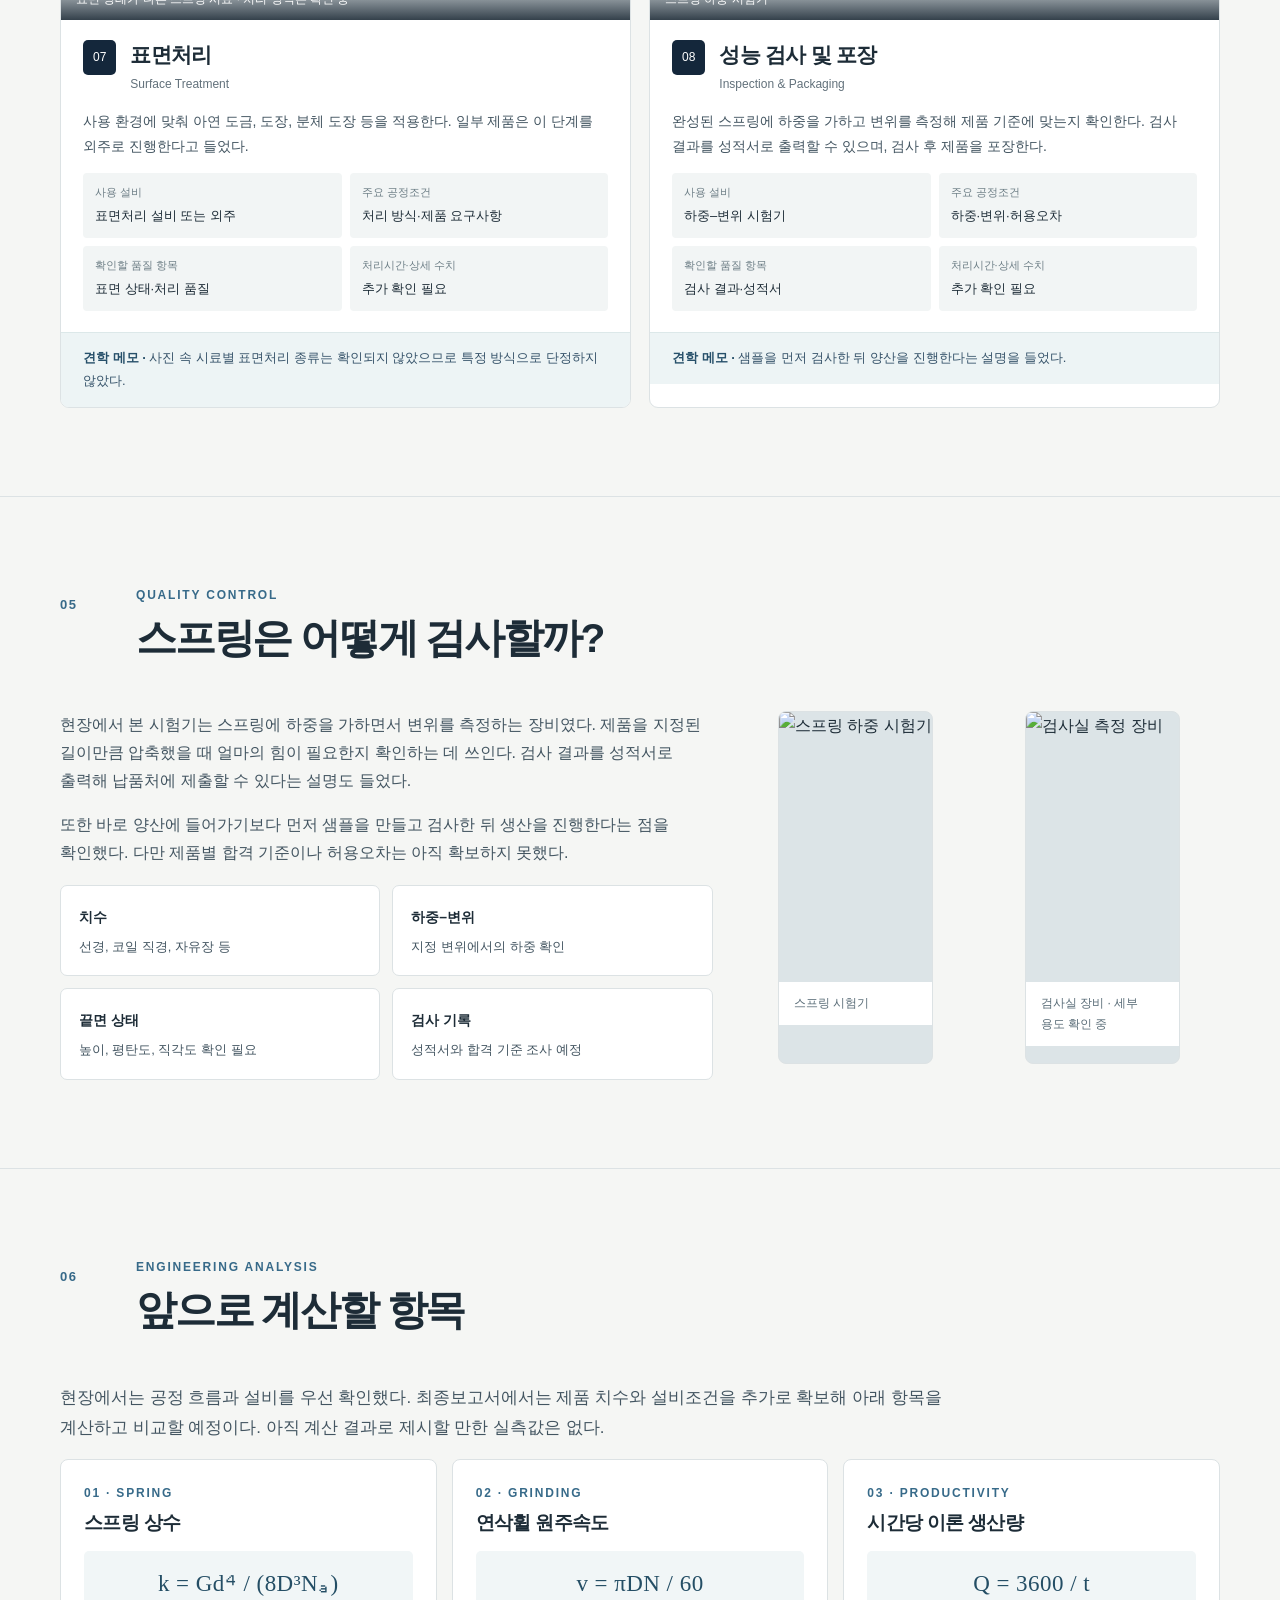
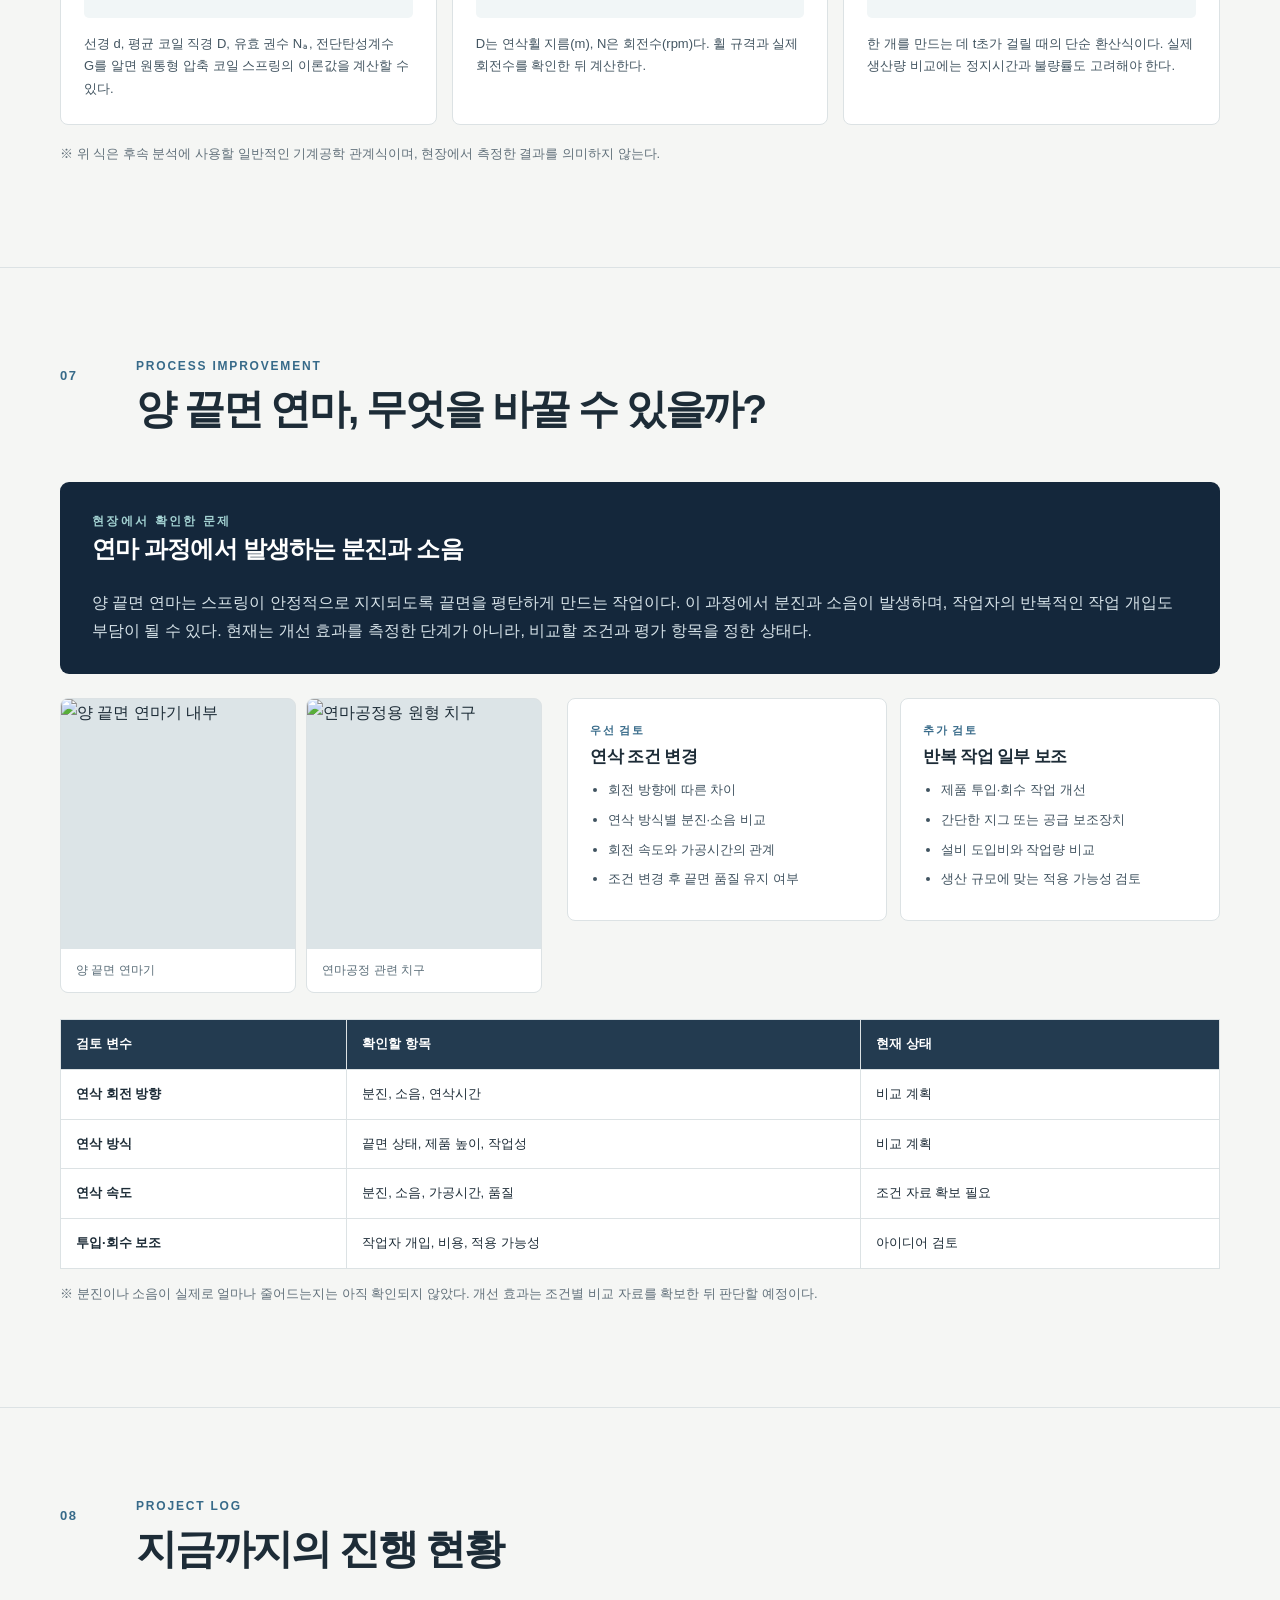
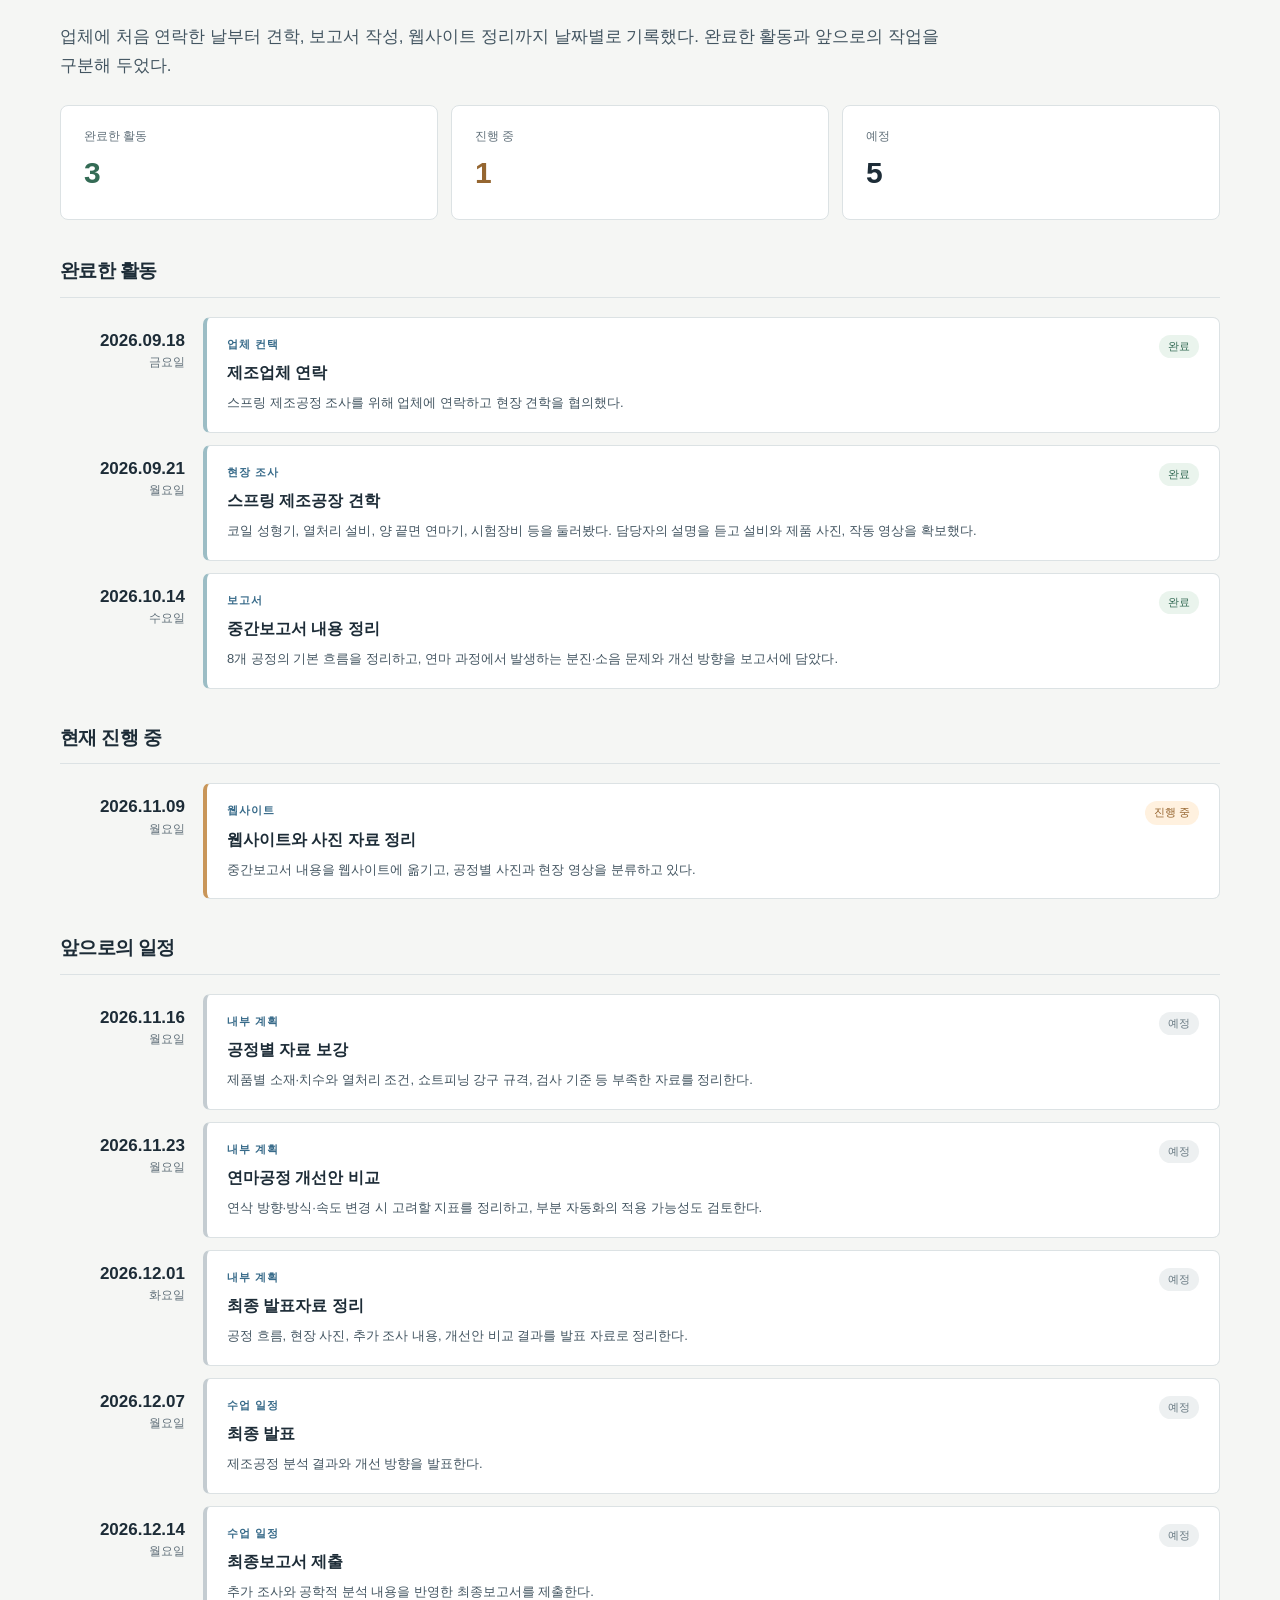
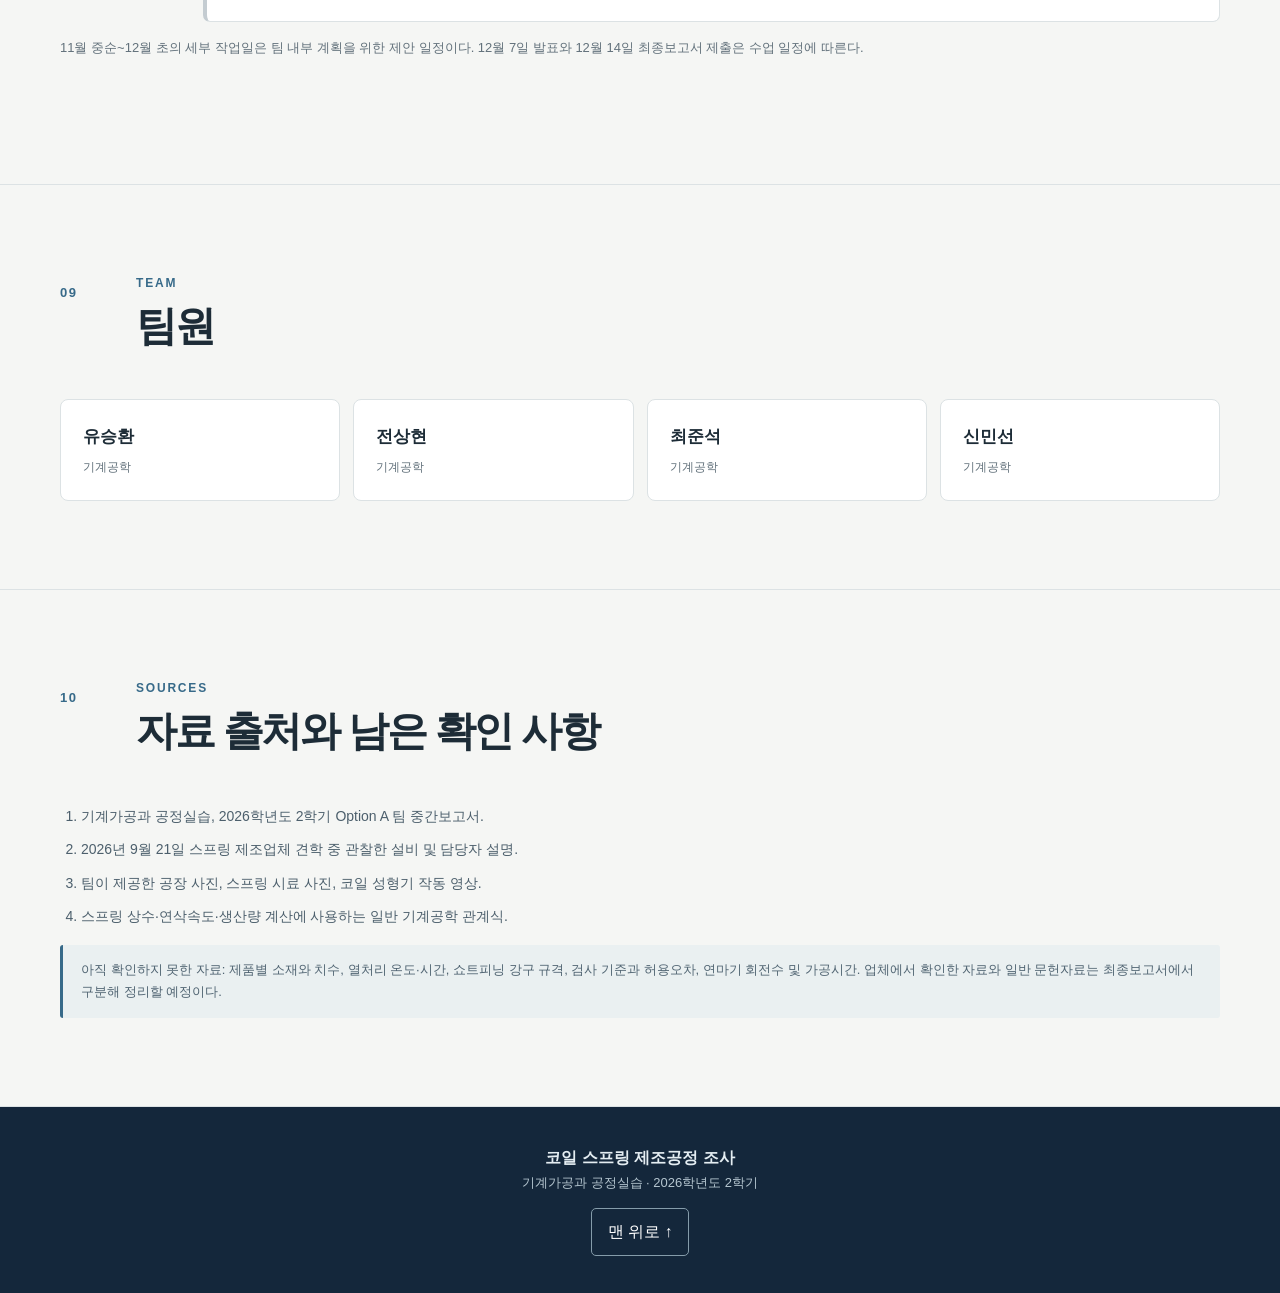
==== commit 9b7be261: "Update print statement from 'Hello' to 'Goodbye'" ====
--- a/index.html
+++ b/index.html
@@ -1,3635 +1,213 @@
 <!DOCTYPE html>
 <html lang="ko">
-
 <head>
-    <meta charset="UTF-8">
-    <meta name="viewport" content="width=device-width, initial-scale=1.0">
-
-    <title>Spring Manufacturing Analysis Project</title>
-
-    <style>
-        /* =====================================================
-           BASIC SETTINGS
-        ===================================================== */
-
-        * {
-            margin: 0;
-            padding: 0;
-            box-sizing: border-box;
-        }
-
-        html {
-            scroll-behavior: smooth;
-        }
-
-        body {
-            font-family:
-                Pretendard,
-                "Noto Sans KR",
-                Arial,
-                sans-serif;
-
-            color: #222;
-            background: #f7f8fa;
-            line-height: 1.7;
-        }
-
-        img {
-            width: 100%;
-            display: block;
-        }
-
-        a {
-            text-decoration: none;
-            color: inherit;
-        }
-
-
-        /* =====================================================
-           HERO
-        ===================================================== */
-
-        .hero {
-            min-height: 70vh;
-
-            display: flex;
-            align-items: center;
-            justify-content: center;
-
-            text-align: center;
-
-            background:
-                linear-gradient(
-                    rgba(15, 23, 42, 0.82),
-                    rgba(15, 23, 42, 0.82)
-                ),
-                url("images/hero.jpg");
-
-            background-size: cover;
-            background-position: center;
-
-            color: white;
-        }
-
-        .hero-content {
-            width: 90%;
-            max-width: 900px;
-        }
-
-        .project-label {
-            font-size: 14px;
-            letter-spacing: 3px;
-            margin-bottom: 20px;
-            opacity: 0.8;
-        }
-
-        .hero h1 {
-            font-size: clamp(42px, 7vw, 82px);
-            line-height: 1.1;
-            margin-bottom: 20px;
-        }
-
-        .hero-description {
-            font-size: 23px;
-            margin-bottom: 10px;
-        }
-
-        .hero-small {
-            font-size: 14px;
-            opacity: 0.75;
-        }
-
-
-        /* =====================================================
-           NAVIGATION
-        ===================================================== */
-
-        .navbar {
-            position: sticky;
-            top: 0;
-            z-index: 1000;
-
-            background: rgba(255, 255, 255, 0.97);
-
-            border-bottom: 1px solid #ddd;
-
-            box-shadow: 0 3px 12px rgba(0, 0, 0, 0.05);
-        }
-
-        .nav-inner {
-            max-width: 1300px;
-            margin: auto;
-
-            display: flex;
-
-            overflow-x: auto;
-            white-space: nowrap;
-        }
-
-        .nav-inner a {
-            padding: 18px 15px;
-
-            font-size: 13px;
-            font-weight: 600;
-
-            transition: 0.2s;
-        }
-
-        .nav-inner a:hover {
-            background: #111827;
-            color: white;
-        }
-
-
-        /* =====================================================
-           GENERAL SECTION
-        ===================================================== */
-
-        .section {
-            max-width: 1200px;
-
-            margin: auto;
-            padding: 100px 25px;
-        }
-
-        .section + .section {
-            border-top: 1px solid #e5e7eb;
-        }
-
-        .section-number {
-            font-size: 14px;
-            color: #64748b;
-            letter-spacing: 3px;
-            font-weight: 700;
-
-            margin-bottom: 8px;
-        }
-
-        h2 {
-            font-size: 38px;
-            margin-bottom: 20px;
-        }
-
-        h3 {
-            margin-bottom: 12px;
-        }
-
-        h4 {
-            margin-bottom: 8px;
-        }
-
-        .section-intro {
-            max-width: 850px;
-            color: #4b5563;
-            margin-bottom: 40px;
-        }
-
-
-        /* =====================================================
-           COMMON GRID
-        ===================================================== */
-
-        .info-grid,
-        .analysis-grid,
-        .quality-grid,
-        .factory-info-grid {
-
-            display: grid;
-
-            grid-template-columns:
-                repeat(auto-fit, minmax(200px, 1fr));
-
-            gap: 15px;
-
-            margin-top: 35px;
-        }
-
-        .info-card,
-        .analysis-card,
-        .quality-card {
-
-            background: white;
-
-            border: 1px solid #e5e7eb;
-
-            padding: 25px;
-
-            border-radius: 8px;
-        }
-
-        .info-card span,
-        .analysis-card span,
-        .quality-card span {
-
-            display: block;
-
-            font-size: 12px;
-            color: #64748b;
-
-            text-transform: uppercase;
-            letter-spacing: 1px;
-
-            margin-bottom: 8px;
-        }
-
-        .info-card strong {
-            font-size: 18px;
-        }
-
-
-        /* =====================================================
-           PRODUCT
-        ===================================================== */
-
-        .two-column {
-
-            display: grid;
-
-            grid-template-columns: 1fr 1fr;
-
-            gap: 40px;
-            align-items: start;
-        }
-
-        .product-photo,
-        .image-placeholder {
-
-            min-height: 350px;
-
-            background: #e5e7eb;
-
-            display: flex;
-            flex-direction: column;
-
-            align-items: center;
-            justify-content: center;
-
-            border-radius: 8px;
-
-            overflow: hidden;
-        }
-
-        .product-photo img {
-            width: 100%;
-            height: 100%;
-            min-height: 350px;
-            object-fit: cover;
-        }
-
-        .data-table {
-
-            width: 100%;
-
-            margin-top: 20px;
-
-            background: white;
-
-            border-collapse: collapse;
-        }
-
-        .data-table th,
-        .data-table td {
-
-            padding: 13px;
-
-            border-bottom: 1px solid #e5e7eb;
-
-            text-align: left;
-        }
-
-        .data-table th {
-            width: 40%;
-            color: #475569;
-        }
-
-
-        /* =====================================================
-           FACTORY VISIT
-        ===================================================== */
-
-        .factory-gallery {
-
-            display: grid;
-
-            grid-template-columns:
-                repeat(3, 1fr);
-
-            gap: 18px;
-
-            margin-top: 30px;
-        }
-
-        figure {
-
-            background: white;
-
-            border: 1px solid #e5e7eb;
-
-            border-radius: 8px;
-
-            overflow: hidden;
-        }
-
-        figure img {
-
-            height: 240px;
-
-            object-fit: cover;
-
-            background: #e5e7eb;
-        }
-
-        figcaption {
-
-            padding: 15px;
-
-            font-size: 14px;
-
-            color: #475569;
-        }
-
-        .factory-info-grid > div {
-
-            background: #111827;
-            color: white;
-
-            padding: 22px;
-
-            border-radius: 6px;
-        }
-
-        .factory-info-grid span {
-
-            display: block;
-
-            color: #94a3b8;
-
-            font-size: 11px;
-
-            margin-bottom: 5px;
-        }
-
-
-        /* =====================================================
-           PROCESS FLOW
-        ===================================================== */
-
-        .process-flow-wrapper {
-
-            margin: 45px 0 60px;
-
-            padding: 30px;
-
-            background: #111827;
-
-            border-radius: 10px;
-
-            overflow-x: auto;
-        }
-
-        .process-flow-title {
-            color: white;
-            margin-bottom: 20px;
-        }
-
-        .process-flow {
-
-            min-width: 850px;
-
-            display: flex;
-
-            align-items: center;
-
-            gap: 9px;
-        }
-
-        .flow-box {
-
-            flex: 1;
-
-            min-width: 105px;
-
-            background: white;
-
-            padding: 16px 8px;
-
-            border-radius: 5px;
-
-            text-align: center;
-
-            font-size: 12px;
-
-            font-weight: 700;
-        }
-
-        .flow-box span {
-
-            display: block;
-
-            color: #64748b;
-
-            font-size: 10px;
-
-            margin-bottom: 4px;
-        }
-
-        .arrow {
-            color: white;
-            font-size: 20px;
-        }
-
-
-        /* =====================================================
-           PROCESS CARD
-        ===================================================== */
-
-        .process-card {
-
-            background: white;
-
-            border: 1px solid #dfe3e8;
-
-            border-radius: 10px;
-
-            padding: 30px;
-
-            margin-bottom: 30px;
-
-            box-shadow:
-                0 5px 20px rgba(0, 0, 0, 0.04);
-        }
-
-        .process-title {
-
-            border-bottom: 1px solid #e5e7eb;
-
-            padding-bottom: 15px;
-            margin-bottom: 25px;
-        }
-
-        .process-title span {
-
-            font-size: 12px;
-            color: #64748b;
-
-            letter-spacing: 2px;
-        }
-
-        .process-title h3 {
-            font-size: 27px;
-            margin-top: 4px;
-        }
-
-        .process-detail {
-
-            display: grid;
-
-            grid-template-columns: 0.9fr 1.1fr;
-
-            gap: 25px;
-
-            margin-bottom: 25px;
-        }
-
-        .process-image {
-
-            background: #e5e7eb;
-
-            min-height: 240px;
-
-            border-radius: 6px;
-
-            overflow: hidden;
-
-            display: flex;
-
-            justify-content: center;
-            align-items: center;
-        }
-
-        .process-image img {
-
-            width: 100%;
-            height: 100%;
-
-            min-height: 240px;
-
-            object-fit: cover;
-        }
-
-        .process-description {
-
-            display: flex;
-            flex-direction: column;
-
-            justify-content: center;
-        }
-
-        .process-description p {
-            color: #4b5563;
-        }
-
-        .process-data {
-
-            display: grid;
-
-            grid-template-columns:
-                repeat(4, 1fr);
-
-            gap: 10px;
-        }
-
-        .process-data > div {
-
-            background: #f1f5f9;
-
-            padding: 15px;
-
-            min-height: 95px;
-
-            border-radius: 5px;
-        }
-
-        .process-data span {
-
-            display: block;
-
-            color: #64748b;
-
-            font-size: 11px;
-
-            margin-bottom: 7px;
-        }
-
-        .process-data strong {
-
-            font-size: 14px;
-
-            word-break: keep-all;
-        }
-
-        .field-note {
-
-            margin-top: 18px;
-
-            padding: 15px 18px;
-
-            border-left: 4px solid #111827;
-
-            background: #f8fafc;
-        }
-
-        .field-note span {
-
-            display: block;
-
-            font-size: 11px;
-            letter-spacing: 1px;
-            color: #475569;
-
-            font-weight: 700;
-
-            margin-bottom: 5px;
-        }
-
-
-        /* =====================================================
-           ENGINEERING ANALYSIS
-        ===================================================== */
-
-        .analysis-card {
-
-            min-height: 230px;
-        }
-
-        .formula {
-
-            margin-top: 20px;
-
-            background: #111827;
-
-            color: white;
-
-            padding: 15px;
-
-            text-align: center;
-
-            font-family: "Times New Roman", serif;
-
-            font-size: 20px;
-
-            border-radius: 5px;
-        }
-
-        .analysis-card p {
-            color: #4b5563;
-        }
-
-
-        /* =====================================================
-           QUALITY
-        ===================================================== */
-
-        .quality-card {
-
-            min-height: 180px;
-        }
-
-        .quality-card ul {
-
-            margin-left: 20px;
-
-            color: #475569;
-        }
-
-
-        /* =====================================================
-           IMPROVEMENT
-        ===================================================== */
-
-        .problem-box {
-
-            padding: 25px;
-
-            margin-bottom: 35px;
-
-            background: #fff7ed;
-
-            border-left: 5px solid #9a3412;
-
-            border-radius: 5px;
-        }
-
-        .comparison {
-
-            display: grid;
-
-            grid-template-columns: 1fr auto 1fr;
-
-            gap: 20px;
-
-            align-items: center;
-        }
-
-        .comparison-card {
-
-            background: white;
-
-            border: 1px solid #e5e7eb;
-
-            border-radius: 8px;
-
-            padding: 30px;
-
-            min-height: 280px;
-        }
-
-        .comparison-card span {
-
-            font-size: 11px;
-            letter-spacing: 2px;
-
-            color: #64748b;
-        }
-
-        .comparison-card h3 {
-
-            margin-top: 8px;
-            margin-bottom: 20px;
-        }
-
-        .comparison-card ul {
-
-            padding-left: 20px;
-        }
-
-        .comparison-arrow {
-
-            font-size: 35px;
-            font-weight: 700;
-        }
-
-
-        /* =====================================================
-           PRODUCTIVITY TABLE
-        ===================================================== */
-
-        .comparison-table {
-
-            width: 100%;
-
-            border-collapse: collapse;
-
-            margin-top: 30px;
-
-            background: white;
-        }
-
-        .comparison-table th,
-        .comparison-table td {
-
-            padding: 15px;
-
-            border: 1px solid #dfe3e8;
-
-            text-align: center;
-        }
-
-        .comparison-table th {
-
-            background: #111827;
-            color: white;
-        }
-
-        .comparison-table td:first-child {
-
-            text-align: left;
-
-            font-weight: 600;
-        }
-
-
-        /* =====================================================
-           PROGRESS
-        ===================================================== */
-
-        .timeline {
-
-            margin-top: 40px;
-
-            border-left: 2px solid #cbd5e1;
-
-            padding-left: 35px;
-        }
-
-        .timeline-item {
-
-            position: relative;
-
-            margin-bottom: 35px;
-        }
-
-        .timeline-item::before {
-
-            content: "";
-
-            position: absolute;
-
-            left: -43px;
-            top: 8px;
-
-            width: 14px;
-            height: 14px;
-
-            border-radius: 50%;
-
-            background: #111827;
-        }
-
-        .timeline-date {
-
-            font-size: 12px;
-
-            color: #64748b;
-
-            letter-spacing: 2px;
-
-            margin-bottom: 5px;
-        }
-
-        .timeline-content {
-
-            background: white;
-
-            padding: 20px;
-
-            border-radius: 6px;
-
-            border: 1px solid #e5e7eb;
-        }
-
-        .timeline-content h3 {
-            margin-bottom: 5px;
-        }
-
-
-        /* =====================================================
-           TEAM
-        ===================================================== */
-
-        .team-grid {
-
-            display: grid;
-
-            grid-template-columns:
-                repeat(auto-fit, minmax(220px, 1fr));
-
-            gap: 20px;
-
-            margin-top: 30px;
-        }
-
-        .team-card {
-
-            background: white;
-
-            border: 1px solid #e5e7eb;
-
-            padding: 30px;
-
-            border-radius: 7px;
-        }
-
-        .team-card p {
-            color: #64748b;
-        }
-
-
-        /* =====================================================
-           REFERENCES
-        ===================================================== */
-
-        .reference-list {
-
-            padding-left: 25px;
-
-            background: white;
-
-            padding-top: 30px;
-            padding-bottom: 30px;
-            padding-right: 30px;
-
-            border: 1px solid #e5e7eb;
-
-            border-radius: 7px;
-        }
-
-        .reference-list li {
-            margin-bottom: 12px;
-        }
-
-
-        /* =====================================================
-           FOOTER
-        ===================================================== */
-
-        footer {
-
-            background: #111827;
-
-            color: white;
-
-            padding: 40px;
-
-            text-align: center;
-        }
-
-        #topButton {
-
-            margin-top: 20px;
-
-            background: white;
-
-            border: none;
-
-            padding: 10px 20px;
-
-            cursor: pointer;
-
-            font-weight: 700;
-
-            border-radius: 4px;
-        }
-
-
-        /* =====================================================
-           RESPONSIVE
-        ===================================================== */
-
-        @media(max-width: 900px) {
-
-            .two-column,
-            .process-detail,
-            .comparison {
-
-                grid-template-columns: 1fr;
-            }
-
-            .comparison-arrow {
-
-                transform: rotate(90deg);
-
-                text-align: center;
-            }
-
-            .process-data {
-
-                grid-template-columns:
-                    repeat(2, 1fr);
-            }
-
-            .factory-gallery {
-
-                grid-template-columns: 1fr;
-            }
-
-        }
-
-
-        @media(max-width: 550px) {
-
-            .section {
-
-                padding: 75px 18px;
-            }
-
-            h2 {
-                font-size: 30px;
-            }
-
-            .process-data {
-
-                grid-template-columns: 1fr;
-            }
-
-            .hero-description {
-
-                font-size: 18px;
-            }
-
-        }
-
-    </style>
+  <meta charset="UTF-8">
+  <meta name="viewport" content="width=device-width, initial-scale=1">
+  <meta name="description" content="코일 스프링 제조공정 현장조사: 공장 견학, 8개 제조공정, 품질검사와 연삭공정 개선안">
+  <title>코일 스프링 제조공정 조사 | 기계가공과 공정실습</title>
+  <style>
+    :root{--navy:#14273b;--navy2:#223b52;--blue:#376a89;--teal:#79b2b6;--paper:#f5f6f4;--white:#fff;--ink:#1d2c37;--muted:#62717b;--line:#dce2e4;--green:#346b55;--amber:#956631;--soft:#ecf2f3}
+    *{box-sizing:border-box}
+    html{scroll-behavior:smooth;scroll-padding-top:82px}
+    body{margin:0;background:var(--paper);color:var(--ink);font-family: "Pretendard","Noto Sans KR","Apple SD Gothic Neo","Malgun Gothic",Arial,sans-serif;line-height:1.75;word-break:keep-all;-webkit-font-smoothing:antialiased}
+    a{color:inherit;text-decoration:none}img,video{display:block;max-width:100%}button{font:inherit}p,h1,h2,h3,h4,figure{margin-top:0}p{color:#435561}h2{font-size:clamp(1.75rem,3.6vw,2.55rem);letter-spacing:-.055em;line-height:1.3;margin-bottom:14px}h3{letter-spacing:-.035em;line-height:1.4}
+    .wrap{width:min(1160px,calc(100% - 42px));margin:0 auto}
+    .topbar{background:#102235;color:#c4d2d9;font-size:12px;letter-spacing:.06em;padding:8px 0}.topbar .wrap{display:flex;justify-content:space-between;gap:12px}
+    .hero{min-height:550px;display:flex;align-items:center;position:relative;background:#14283b;overflow:hidden;color:#fff}
+    .hero:before{content:"";position:absolute;inset:0;background:linear-gradient(90deg,rgba(12,29,44,.95) 0%,rgba(13,30,44,.87) 46%,rgba(17,34,48,.37) 100%),url('images/hero.jpg') center 39%/cover no-repeat}
+    .hero .wrap{position:relative;z-index:1;padding:82px 0}
+    .overline{font-size:12px;letter-spacing:.19em;text-transform:uppercase;font-weight:800;color:#a3d2d2}
+    .hero h1{font-size:clamp(2.9rem,6.7vw,5.8rem);letter-spacing:-.075em;line-height:1.13;margin:22px 0 20px;max-width:770px}
+    .hero h1 em{font-style:normal;color:#b9e0df}
+    .hero p{font-size:clamp(1rem,1.7vw,1.15rem);color:#d7e0e5;max-width:640px;line-height:1.9}
+    .hero-facts{display:flex;flex-wrap:wrap;gap:10px;margin-top:32px}.hero-facts span{border:1px solid #c8d9e35e;border-radius:5px;padding:8px 13px;color:#f0f4f6;font-size:13px}
+    .site-nav{position:sticky;top:0;z-index:30;background:rgba(255,255,255,.98);border-bottom:1px solid var(--line);box-shadow:0 3px 13px #152b3710}
+    .nav-inner{display:flex;gap:3px;overflow-x:auto;scrollbar-width:thin;white-space:nowrap}.nav-inner a{font-size:13px;font-weight:700;padding:16px 13px;color:#526472;transition:.2s}.nav-inner a:hover,.nav-inner a.active{color:#174f70;background:#edf3f5}
+    section{padding:88px 0;border-bottom:1px solid var(--line)}.section-heading{display:grid;grid-template-columns:62px 1fr;gap:14px;margin-bottom:32px}.section-number{font-size:13px;font-weight:800;letter-spacing:.12em;color:var(--blue);padding-top:9px}.kicker{color:var(--blue);font-size:12px;font-weight:800;letter-spacing:.15em;text-transform:uppercase;margin-bottom:6px}.lead{font-size:1.055rem;max-width:900px}.small{font-size:13px;color:var(--muted)}.note{padding:14px 18px;background:#eaf0f1;border-left:3px solid var(--blue);font-size:13px;color:#506472;border-radius:3px}
+    .columns{display:grid;grid-template-columns:1fr 1fr;gap:28px;align-items:start}.prose p{margin-bottom:17px}.intro-points{display:grid;grid-template-columns:repeat(3,minmax(0,1fr));gap:14px;margin-top:28px}
+    .point{background:white;border:1px solid var(--line);border-radius:8px;padding:23px}.point b{display:block;font-size:17px;letter-spacing:-.02em}.point span{font-size:13px;color:var(--muted)}
+    .image-frame{background:#dce4e7;border-radius:8px;overflow:hidden;border:1px solid var(--line)}.image-frame img{width:100%;height:100%;object-fit:cover}.image-frame figcaption{padding:11px 15px;background:white;color:#596c77;font-size:12px}
+    .product-photos{display:grid;grid-template-columns:1.15fr .85fr;gap:12px}.product-photos figure{margin:0}.product-photos figure img{height:360px}.product-photos figure:nth-child(2) img{height:360px}
+    .simple-table{width:100%;border-collapse:collapse;background:white;border:1px solid var(--line);border-radius:8px;overflow:hidden}.simple-table th,.simple-table td{padding:13px 15px;text-align:left;border-bottom:1px solid var(--line);font-size:14px;vertical-align:top}.simple-table th{width:35%;color:#526572;background:#f8fafb}.simple-table tr:last-child th,.simple-table tr:last-child td{border-bottom:0}
+    .field-grid{display:grid;grid-template-columns:repeat(4,minmax(0,1fr));gap:13px}.photo-tile{border:1px solid var(--line);background:white;border-radius:8px;overflow:hidden;position:relative}.photo-tile button{border:0;padding:0;background:transparent;width:100%;cursor:zoom-in;text-align:left}.photo-tile img{width:100%;height:200px;object-fit:cover;transition:transform .25s}.photo-tile button:hover img{transform:scale(1.035)}.photo-tile figcaption{font-size:12px;padding:11px 13px;color:#526572}
+    .field-note{margin-top:20px;display:grid;grid-template-columns:1fr 1fr;gap:14px}.field-note div{background:#fff;border:1px solid var(--line);border-radius:7px;padding:18px 20px;font-size:14px;color:#425565}.field-note strong{color:#1d4257}
+    .video-area{margin-top:34px}.video-area h3{margin-bottom:8px}.videos{display:grid;grid-template-columns:1fr 1fr;gap:16px;margin-top:15px}.video-card{background:white;border:1px solid var(--line);border-radius:9px;overflow:hidden}.video-card video{width:100%;height:260px;object-fit:contain;background:#14212c}.video-card .video-caption{padding:13px 17px;font-size:13px;color:#526572}
+    .flow{display:grid;grid-template-columns:repeat(4,minmax(0,1fr));gap:9px;margin:30px 0 34px}.flow a{background:var(--navy);color:white;padding:16px;border-radius:6px;min-height:89px;display:flex;flex-direction:column;justify-content:center;transition:.2s}.flow a:hover{background:#315c74;transform:translateY(-2px)}.flow small{color:#9dc6cb;font-size:11px;letter-spacing:.09em}.flow b{font-size:15px}
+    .process-grid{display:grid;grid-template-columns:repeat(2,minmax(0,1fr));gap:18px}.process-card{background:white;border:1px solid var(--line);border-radius:9px;overflow:hidden;scroll-margin-top:92px}.process-photo{position:relative;height:260px;background:#e4eaec}.process-photo img{height:100%;width:100%;object-fit:cover}.process-photo .photo-caption{position:absolute;bottom:0;left:0;right:0;padding:12px 15px;color:#fff;font-size:12px;background:linear-gradient(transparent,#15232fd9);line-height:1.5}.process-head{padding:20px 22px 0;display:flex;gap:14px;align-items:flex-start}.step-num{font-size:12px;color:#fff;background:var(--navy);border-radius:5px;padding:7px 10px;flex:none}.process-head h3{margin:0;font-size:21px}.process-head .en{font-size:12px;color:var(--muted)}.process-content{padding:12px 22px 21px}.process-content p{font-size:14px;margin-bottom:15px}.process-meta{display:grid;grid-template-columns:1fr 1fr;gap:8px}.process-meta div{background:#f2f5f5;padding:10px 12px;border-radius:4px;font-size:13px}.process-meta span{display:block;font-size:11px;color:#6d7e86;margin-bottom:3px}.process-observation{background:#edf4f5;border-top:1px solid #dce8e9;padding:14px 22px;font-size:13px;color:#36536a}.process-observation b{color:#27506a}
+    .quality-layout{display:grid;grid-template-columns:1.15fr .85fr;gap:25px}.quality-images{display:grid;grid-template-columns:1fr 1fr;gap:12px}.quality-images img{height:270px;object-fit:cover}.quality-items{display:grid;grid-template-columns:1fr 1fr;gap:12px;margin-top:18px}.quality-item{padding:17px 18px;border:1px solid var(--line);background:white;border-radius:7px}.quality-item b{font-size:14px}.quality-item p{font-size:13px;margin:5px 0 0}
+    .analysis-grid{display:grid;grid-template-columns:repeat(3,minmax(0,1fr));gap:15px}.analysis-card{background:#fff;border:1px solid var(--line);border-radius:8px;padding:23px}.analysis-card .formula{font-family:Georgia,"Times New Roman",serif;font-size:23px;letter-spacing:.02em;color:#244e65;background:#f1f6f7;border-radius:5px;padding:13px;text-align:center;margin:15px 0}.analysis-card h3{margin:4px 0 10px}.analysis-card p{font-size:13px;margin-bottom:0}
+    .issue{background:var(--navy);padding:29px 32px;color:white;border-radius:9px;margin-bottom:24px}.issue h3{color:white;font-size:24px}.issue p{color:#d7e3e9;margin-bottom:0}.improvement-layout{display:grid;grid-template-columns:.85fr 1.15fr;gap:25px;align-items:start}.improvement-photos{display:grid;grid-template-columns:1fr 1fr;gap:10px}.improvement-photos figure{margin:0}.improvement-photos img{height:250px;object-fit:cover}.compare-list{display:grid;grid-template-columns:1fr 1fr;gap:13px}.compare-box{background:white;border:1px solid var(--line);padding:22px;border-radius:8px}.compare-box h3{font-size:17px;margin:5px 0 10px}.compare-box ul{font-size:13px;color:#405360;padding-left:18px;margin:0}.compare-box li{margin-bottom:7px}.compare-box .label{font-size:11px;letter-spacing:.12em;color:var(--blue);font-weight:800}.comparison-table{margin-top:26px;width:100%;border-collapse:collapse;background:#fff}.comparison-table th,.comparison-table td{padding:13px 15px;border:1px solid var(--line);font-size:13px;text-align:left}.comparison-table th{background:#233b50;color:white}.comparison-table td:first-child{font-weight:700}
+    .progress-summary{display:grid;grid-template-columns:repeat(3,minmax(0,1fr));gap:13px;margin:24px 0 38px}.progress-stat{background:white;border:1px solid var(--line);padding:20px 23px;border-radius:8px}.progress-stat .count{font-size:30px;font-weight:800;letter-spacing:-.04em}.progress-stat .name{font-size:12px;color:var(--muted)}.progress-stat.done .count{color:var(--green)}.progress-stat.current .count{color:var(--amber)}
+    .progress-group{margin:36px 0}.progress-group h3{font-size:19px;border-bottom:1px solid var(--line);padding-bottom:12px}.timeline{display:grid;gap:12px}.timeline-row{display:grid;grid-template-columns:125px 1fr;gap:18px;align-items:stretch}.timeline-date{padding:13px 0;text-align:right}.timeline-date b{display:block;font-size:17px;line-height:1.3}.timeline-date small{display:block;font-size:12px;color:var(--muted)}.timeline-card{background:#fff;border:1px solid var(--line);border-radius:7px;padding:17px 20px;border-left:4px solid #9cbdc5}.timeline-row.current .timeline-card{border-left-color:#c99659}.timeline-row.planned .timeline-card{border-left-color:#c4ccd1}.timeline-card .meta{font-size:11px;font-weight:800;color:var(--blue);letter-spacing:.1em}.timeline-card h4{font-size:16px;margin:5px 0}.timeline-card p{font-size:13px;margin:0}.timeline-card .state{display:inline-block;float:right;font-size:11px;padding:2px 9px;border-radius:12px;background:#eaf4ed;color:var(--green)}.timeline-row.current .state{background:#fff1df;color:#96652f}.timeline-row.planned .state{background:#edf0f1;color:#667780}
+    .team{display:grid;grid-template-columns:repeat(4,1fr);gap:13px}.member{padding:22px;border:1px solid var(--line);border-radius:8px;background:white}.member b{font-size:17px}.member span{display:block;font-size:12px;color:var(--muted);margin-top:5px}.references{padding-left:21px}.references li{margin-bottom:9px;color:#4c5f6c;font-size:14px}footer{background:#14273b;color:#e4edf2;padding:37px 0;text-align:center}footer p{color:#b5c6d0;font-size:13px}.top-btn{border:1px solid #859caa;background:transparent;color:#fff;padding:9px 16px;border-radius:5px;cursor:pointer}
+    .lightbox{position:fixed;inset:0;background:#0b1520eb;display:none;z-index:100;align-items:center;justify-content:center;padding:30px}.lightbox.open{display:flex}.lightbox-inner{max-width:min(1000px,95vw);max-height:90vh;display:flex;flex-direction:column;gap:8px}.lightbox img{max-height:78vh;max-width:100%;object-fit:contain;border-radius:3px}.lightbox figcaption{color:white;font-size:14px;text-align:center}.lightbox-close{position:absolute;right:25px;top:15px;color:white;background:#ffffff24;border:0;border-radius:5px;padding:8px 14px;cursor:pointer;font-size:22px}
+    @media(max-width:1000px){.field-grid{grid-template-columns:repeat(3,1fr)}.analysis-grid{grid-template-columns:repeat(2,1fr)}.quality-layout{grid-template-columns:1fr}.quality-images img{height:230px}}
+    @media(max-width:760px){.wrap{width:min(100% - 30px,1160px)}.hero{min-height:460px}.hero .wrap{padding:70px 0}.hero h1{font-size:clamp(2.8rem,10vw,4rem)}section{padding:62px 0}.section-heading{grid-template-columns:36px 1fr;gap:8px}.columns,.process-grid,.improvement-layout,.videos{grid-template-columns:1fr}.intro-points,.field-grid{grid-template-columns:repeat(2,1fr)}.flow{grid-template-columns:repeat(2,1fr)}.product-photos figure img,.product-photos figure:nth-child(2) img{height:260px}.quality-images img{height:220px}.team{grid-template-columns:repeat(2,1fr)}.compare-list{grid-template-columns:1fr 1fr}}
+    @media(max-width:490px){.topbar .wrap{display:block}.topbar .wrap span+span{display:none}.hero{min-height:430px}.hero h1{font-size:2.75rem}.hero-facts span{font-size:11px}.intro-points,.product-photos,.field-grid,.quality-images,.quality-items,.analysis-grid,.compare-list,.team{grid-template-columns:1fr}.photo-tile img{height:220px}.product-photos figure img,.product-photos figure:nth-child(2) img{height:290px}.timeline-row{grid-template-columns:78px 1fr;gap:10px}.timeline-date b{font-size:13px}.timeline-date small{font-size:10px}.timeline-card{padding:14px}.progress-stat{padding:13px}.progress-stat .count{font-size:24px}.progress-summary{gap:8px}.process-meta{grid-template-columns:1fr 1fr}.improvement-photos img{height:190px}.comparison-table th,.comparison-table td{padding:9px;font-size:12px}}
+    @media(prefers-reduced-motion:reduce){html{scroll-behavior:auto}*{transition:none!important}}
+  </style>
 </head>
-
-
 <body>
-
-
-<!-- =====================================================
-     HERO
-===================================================== -->
-
-<header class="hero">
-
-    <div class="hero-content">
-
-        <p class="project-label">
-            2026 MANUFACTURING ANALYSIS PROJECT
-        </p>
-
-        <h1>
-            SPRING
-        </h1>
-
-        <p class="hero-description">
-            Manufacturing Process Analysis
-        </p>
-
-        <p class="hero-small">
-            기계가공 및 공정설계 · 2026 Fall
-        </p>
-
-    </div>
-
-</header>
-
-
-
-<!-- =====================================================
-     NAVIGATION
-===================================================== -->
-
-<nav class="navbar">
-
-    <div class="nav-inner">
-
-        <a href="#overview">Overview</a>
-        <a href="#product">Product</a>
-        <a href="#factory">Factory Visit</a>
-        <a href="#process">Process</a>
-        <a href="#analysis">Analysis</a>
-        <a href="#quality">Quality</a>
-        <a href="#improvement">Improvement</a>
-        <a href="#productivity">Productivity</a>
-        <a href="#progress">Progress</a>
-        <a href="#team">Team</a>
-        <a href="#references">References</a>
-
-    </div>
-
-</nav>
-
-
-
-<main>
-
-
-<!-- =====================================================
-     01 PROJECT OVERVIEW
-===================================================== -->
-
-<section id="overview" class="section">
-
-    <p class="section-number">
-        01
-    </p>
-
-    <h2>
-        Project Overview
-    </h2>
-
-    <p class="section-intro">
-
-        본 프로젝트에서는 실제 스프링 제조업체의 생산 현장을 방문하여
-        스프링의 원재료 투입부터 최종 검사까지의 제조공정을 조사하고,
-        각 공정에 사용되는 설비와 공정조건을 분석한다.
-
-        또한 공정별 가공조건, 생산시간, 작업방식, 공차 및 품질관리 요소를
-        조사하고 실제 생산현장에서 확인한 문제점을 바탕으로
-        제조공정의 개선 가능성을 검토한다.
-
-    </p>
-
-
-    <div class="info-grid">
-
-        <div class="info-card">
-
-            <span>Course</span>
-
-            <strong>
-                기계가공 및 공정설계
-            </strong>
-
+  <div class="topbar"><div class="wrap"><span>HANYANG UNIVERSITY ERICA · MECHANICAL ENGINEERING</span><span>2026 FALL / OPTION A</span></div></div>
+  <header class="hero" id="top"><div class="wrap">
+    <div class="overline">Manufacturing Process Field Study</div>
+    <h1>코일 스프링<br><em>제조공정 조사</em></h1>
+    <p>공장에서 직접 본 생산설비와 작업 과정을 바탕으로 스프링이 만들어지는 순서를 정리했습니다. 현재는 양 끝면 연마 과정의 분진과 소음을 줄일 방법을 살펴보고 있습니다.</p>
+    <div class="hero-facts"><span>2026.09.21 공장 견학</span><span>8개 제조 단계</span><span>양 끝면 연마 개선 검토</span></div>
+  </div></header>
+  <nav class="site-nav" aria-label="주요 메뉴"><div class="wrap nav-inner">
+    <a href="#overview">프로젝트</a><a href="#product">제품</a><a href="#factory">현장 견학</a><a href="#process">8개 공정</a><a href="#quality">품질검사</a><a href="#engineering">정량 분석</a><a href="#improvement">개선 방향</a><a href="#progress">진행 현황</a><a href="#team">팀</a><a href="#references">자료</a>
+  </div></nav>
+  <main>
+    <section id="overview"><div class="wrap">
+      <div class="section-heading"><span class="section-number">01</span><div><div class="kicker">Project Overview</div><h2>스프링을 선정한 이유</h2></div></div>
+      <div class="columns prose">
+        <div><p>스프링은 자동차와 산업기계에서 흔히 볼 수 있는 부품이다. 하지만 실제 제조 과정은 선재를 감는 것만으로 끝나지 않는다. 제품에 따라 열처리, 끝면 연마, 쇼트피닝, 표면처리 등을 거쳐야 한다.</p><p>우리 조는 이 과정이 실제 공장에서 어떻게 이어지는지 확인하기 위해 스프링 제조업체를 방문했다. 현장에서 본 설비와 담당자의 설명을 토대로 공정 흐름을 정리하고, 개선이 필요한 부분도 함께 살펴봤다.</p></div>
+        <div><p>이번 조사에서 특히 눈여겨본 곳은 양 끝면 연마 공정이다. 스프링의 끝면을 평탄하게 만드는 데 필요한 작업이지만, 연삭 과정에서 분진과 소음이 발생한다.</p><p>우선 회전 방향·연삭 방식·속도를 바꿨을 때 차이가 생기는지 검토하고, 작업자의 반복 작업을 줄일 수 있는 방법도 함께 알아볼 계획이다.</p></div>
+      </div>
+      <div class="intro-points"><div class="point"><span>조사 대상</span><b>코일 스프링</b><span>현장에서 확인한 제품과 공정</span></div><div class="point"><span>현장 조사</span><b>2026년 9월 21일</b><span>설비 관찰 및 담당자 설명</span></div><div class="point"><span>주요 과제</span><b>연마 공정의 분진·소음</b><span>공정조건 변경 가능성 검토</span></div></div>
+    </div></section>
+
+    <section id="product"><div class="wrap">
+      <div class="section-heading"><span class="section-number">02</span><div><div class="kicker">Product</div><h2>조사 대상 제품</h2></div></div>
+      <div class="columns">
+        <div class="prose"><p>현장에서 크기와 형상이 다른 여러 스프링을 볼 수 있었다. 같은 코일 형태라도 사용되는 곳에 따라 선경, 코일 직경, 길이, 표면 상태가 달랐다.</p><p>스프링은 외력을 받으면 변형되고, 힘이 제거되면 원래 형상으로 돌아가려는 복원력을 낸다. 이때 필요한 하중과 변위가 제품마다 다르므로 소재와 형상뿐 아니라 제조조건도 함께 관리해야 한다.</p>
+          <table class="simple-table"><tbody>
+            <tr><th>조사 범위</th><td>코일 스프링의 기본 제조공정</td></tr>
+            <tr><th>주요 기능</th><td>하중 전달, 복원력 제공, 충격 흡수</td></tr>
+            <tr><th>주요 관리 항목</th><td>선경, 코일 직경, 길이, 하중–변위 특성</td></tr>
+            <tr><th>소재·치수·허용오차</th><td>제품별 자료 추가 확인 필요</td></tr>
+          </tbody></table>
         </div>
-
-
-        <div class="info-card">
-
-            <span>Semester</span>
-
-            <strong>
-                2026 Fall
-            </strong>
-
-        </div>
-
-
-        <div class="info-card">
-
-            <span>Project Option</span>
-
-            <strong>
-                Option A
-            </strong>
-
-        </div>
-
-
-        <div class="info-card">
-
-            <span>Selected Product</span>
-
-            <strong>
-                Compression Coil Spring
-            </strong>
-
-        </div>
-
-    </div>
-
-</section>
-
-
-
-<!-- =====================================================
-     02 PRODUCT ANALYSIS
-===================================================== -->
-
-<section id="product" class="section">
-
-    <p class="section-number">
-        02
-    </p>
-
-    <h2>
-        Product Analysis
-    </h2>
-
-
-    <div class="two-column">
-
-
-        <div>
-
-            <h3>
-                Product Overview
-            </h3>
-
-            <p>
-
-                분석 대상은 실제 공장에서 생산되는 코일 스프링이다.
-
-                스프링은 탄성변형을 이용하여 하중을 저장하거나
-                충격 및 진동을 흡수하는 기계요소이며,
-                자동차, 산업기계, 전자제품 등 다양한 분야에서 사용된다.
-
-            </p>
-
-
-            <table class="data-table">
-
-                <tr>
-
-                    <th>
-                        Product
-                    </th>
-
-                    <td>
-                        Compression Coil Spring
-                    </td>
-
-                </tr>
-
-
-                <tr>
-
-                    <th>
-                        Manufacturer
-                    </th>
-
-                    <td>
-                        콘트롤 스프링
-                    </td>
-
-                </tr>
-
-
-                <tr>
-
-                    <th>
-                        Material
-                    </th>
-
-                    <td>
-                        SWP-B
-                    </td>
-
-                </tr>
-
-
-                <tr>
-
-                    <th>
-                        Wire Diameter (d)
-                    </th>
-
-                    <td>
-                        3.2 mm
-                    </td>
-
-                </tr>
-
-
-                <tr>
-
-                    <th>
-                        Mean Coil Diameter (D)
-                    </th>
-
-                    <td>
-                        19.0±0.15 mm
-                    </td>
-
-                </tr>
-
-
-                <tr>
-
-                    <th>
-                        Free Length
-                    </th>
-
-                    <td>
-                        79.00 mm
-                    </td>
-
-                </tr>
-
-
-                <tr>
-
-                    <th>
-                        Number of Coils
-                    </th>
-
-                    <td>
-                       12.50
-                    </td>
-
-                </tr>
-
-
-                <tr>
-
-                    <th>
-                        Main Function
-                    </th>
-
-                    <td>
-                        Elastic Energy Storage / Shock Absorption
-                    </td>
-
-                </tr>
-
-            </table>
-
-        </div>
-
-
-
-        <div class="product-photo">
-
-            <img
-                src="images/product.jpg"
-                alt="Spring Product"
-                onerror="
-                    this.style.display='none';
-                    this.parentElement.innerHTML=
-                    '<strong>Product Image</strong><br>images/product.jpg';
-                "
-            >
-
-        </div>
-
-
-    </div>
-
-</section>
-
-
-
-<!-- =====================================================
-     03 FACTORY VISIT
-===================================================== -->
-
-<section id="factory" class="section">
-
-    <p class="section-number">
-        03
-    </p>
-
-    <h2>
-        Factory Visit & Field Investigation
-    </h2>
-
-
-    <p class="section-intro">
-
-        제조공정에 대한 실제 데이터를 확보하기 위해
-        스프링 제조업체를 직접 방문하였다.
-
-        현장에서 생산설비와 제품의 이동경로를 확인하고,
-        작업자 인터뷰와 직접 관찰을 통해 제조공정,
-        장비, 작업방법 및 공정상의 문제점을 조사하였다.
-
-    </p>
-
-
-
-    <div class="factory-gallery">
-
-
-        <figure>
-
-            <img
-                src="images/factory01.jpg"
-                alt="Factory"
-                onerror="this.style.visibility='hidden'"
-            >
-
-            <figcaption>
-                Factory Overview
-            </figcaption>
-
-        </figure>
-
-
-
-        <figure>
-
-            <img
-                src="images/factory02.jpg"
-                alt="Production"
-                onerror="this.style.visibility='hidden'"
-            >
-
-            <figcaption>
-                Production Equipment
-            </figcaption>
-
-        </figure>
-
-
-
-        <figure>
-
-            <img
-                src="images/factory03.jpg"
-                alt="Grinding"
-                onerror="this.style.visibility='hidden'"
-            >
-
-            <figcaption>
-                Spring Manufacturing Process
-            </figcaption>
-
-        </figure>
-
-
-    </div>
-
-
-
-    <div class="factory-info-grid">
-
-
-        <div>
-
-            <span>
-                Investigation Method
-            </span>
-
-            <strong>
-                Factory Observation
-            </strong>
-
-        </div>
-
-
-        <div>
-
-            <span>
-                Data Collection
-            </span>
-
-            <strong>
-                Observation / Interview
-            </strong>
-
-        </div>
-
-
-        <div>
-
-            <span>
-                Analysis Target
-            </span>
-
-            <strong>
-                8 Manufacturing Processes
-            </strong>
-
-        </div>
-
-
-        <div>
-
-            <span>
-                Main Improvement Target
-            </span>
-
-            <strong>
-                Grinding Process
-            </strong>
-
-        </div>
-
-
-    </div>
-
-</section>
-
-
-
-<!-- =====================================================
-     04 MANUFACTURING PROCESS
-===================================================== -->
-
-<section id="process" class="section">
-
-    <p class="section-number">
-        04
-    </p>
-
-    <h2>
-        Manufacturing Process
-    </h2>
-
-
-    <p class="section-intro">
-
-        실제 공장에서 확인한 생산공정을 기준으로
-        총 8개의 주요 제조공정을 분석한다.
-
-        아래의 공정명은 실제 공장의 공정에 맞게 수정한다.
-
-    </p>
-
-
-
-    <!-- PROCESS FLOW -->
-
-    <div class="process-flow-wrapper">
-
-        <h3 class="process-flow-title">
-            Overall Manufacturing Flow
-        </h3>
-
-
-        <div class="process-flow">
-
-            <div class="flow-box">
-                <span>INPUT</span>
-                Raw Material
-            </div>
-
-            <div class="arrow">
-                →
-            </div>
-
-
-            <div class="flow-box">
-                <span>01</span>
-                Wire Preparation
-            </div>
-
-            <div class="arrow">
-                →
-            </div>
-
-
-            <div class="flow-box">
-                <span>02</span>
-                Coiling
-            </div>
-
-            <div class="arrow">
-                →
-            </div>
-
-
-            <div class="flow-box">
-                <span>03</span>
-                Heat Treatment
-            </div>
-
-            <div class="arrow">
-                →
-            </div>
-
-
-            <div class="flow-box">
-                <span>04</span>
-                End Grinding
-            </div>
-
-            <div class="arrow">
-                →
-            </div>
-
-
-            <div class="flow-box">
-                <span>05</span>
-                Process 05
-            </div>
-
-            <div class="arrow">
-                →
-            </div>
-
-
-            <div class="flow-box">
-                <span>06</span>
-                Process 06
-            </div>
-
-            <div class="arrow">
-                →
-            </div>
-
-
-            <div class="flow-box">
-                <span>07</span>
-                Process 07
-            </div>
-
-            <div class="arrow">
-                →
-            </div>
-
-
-            <div class="flow-box">
-                <span>08</span>
-                Inspection
-            </div>
-
-        </div>
-
-    </div>
-
-
-
-    <!-- =====================================================
-         PROCESS 01
-    ===================================================== -->
-
-    <div class="process-card">
-
-
-        <div class="process-title">
-
-            <span>
-                PROCESS 01
-            </span>
-
-            <h3>
-                Wire Preparation
-            </h3>
-
-        </div>
-
-
-
-        <div class="process-detail">
-
-
-            <div class="process-image">
-
-                <img
-                    src="images/process01.jpg"
-                    alt="Process 01"
-                    onerror="this.style.visibility='hidden'"
-                >
-
-            </div>
-
-
-
-            <div class="process-description">
-
-                <h4>
-                    Process Description
-                </h4>
-
-                <p>
-
-                    스프링 제조에 사용되는 선재를 준비하고
-                    생산설비에 공급하기 위한 단계이다.
-
-                    실제 사용 소재의 종류, 선재 직경,
-                    공급방식 등을 조사하여 작성한다.
-
-                </p>
-
-            </div>
-
-
-        </div>
-
-
-
-        <div class="process-data">
-
-
-            <div>
-                <span>Input Material</span>
-                <strong>Spring Wire</strong>
-            </div>
-
-
-            <div>
-                <span>Equipment</span>
-                <strong>Wire Feeding Equipment</strong>
-            </div>
-
-
-            <div>
-                <span>Operating Parameter</span>
-                <strong>Wire Diameter / Feed</strong>
-            </div>
-
-
-            <div>
-                <span>Power</span>
-                <strong>Data Required</strong>
-            </div>
-
-
-            <div>
-                <span>Processing Time</span>
-                <strong>Data Required</strong>
-            </div>
-
-
-            <div>
-                <span>Labor</span>
-                <strong>Factory Data</strong>
-            </div>
-
-
-            <div>
-                <span>Tolerance</span>
-                <strong>Material Specification</strong>
-            </div>
-
-
-            <div>
-                <span>Output</span>
-                <strong>Prepared Wire</strong>
-            </div>
-
-
-        </div>
-
-
-        <div class="field-note">
-
-            <span>
-                FIELD OBSERVATION
-            </span>
-
-            <p>
-                실제 현장에서 확인한 원재료 보관 및 공급 방법을 작성.
-            </p>
-
-        </div>
-
-
-    </div>
-
-
-
-    <!-- =====================================================
-         PROCESS 02
-    ===================================================== -->
-
-    <div class="process-card">
-
-
-        <div class="process-title">
-
-            <span>
-                PROCESS 02
-            </span>
-
-            <h3>
-                Coiling
-            </h3>
-
-        </div>
-
-
-
-        <div class="process-detail">
-
-
-            <div class="process-image">
-
-                <img
-                    src="images/process02.jpg"
-                    alt="Coiling"
-                    onerror="this.style.visibility='hidden'"
-                >
-
-            </div>
-
-
-
-            <div class="process-description">
-
-                <h4>
-                    Process Description
-                </h4>
-
-                <p>
-
-                    스프링 선재를 코일링 머신에 공급하여
-                    일정한 직경과 피치를 갖는 나선 형태로 성형한다.
-
-                    Wire feed와 tooling 조건에 따라
-                    스프링 직경, 피치 및 전체 길이가 결정된다.
-
-                </p>
-
-            </div>
-
-
-        </div>
-
-
-
-        <div class="process-data">
-
-
-            <div>
-                <span>Input Material</span>
-                <strong>Spring Wire</strong>
-            </div>
-
-
-            <div>
-                <span>Equipment</span>
-                <strong>Coiling Machine</strong>
-            </div>
-
-
-            <div>
-                <span>Operating Parameter</span>
-                <strong>Feed / Speed / Pitch</strong>
-            </div>
-
-
-            <div>
-                <span>Power</span>
-                <strong>Machine Data</strong>
-            </div>
-
-
-            <div>
-                <span>Processing Time</span>
-                <strong>Cycle Time 입력</strong>
-            </div>
-
-
-            <div>
-                <span>Labor</span>
-                <strong>Automatic / Operator</strong>
-            </div>
-
-
-            <div>
-                <span>Tolerance</span>
-                <strong>Diameter / Length</strong>
-            </div>
-
-
-            <div>
-                <span>Output</span>
-                <strong>Coiled Spring</strong>
-            </div>
-
-
-        </div>
-
-
-        <div class="field-note">
-
-            <span>
-                FIELD OBSERVATION
-            </span>
-
-            <p>
-                코일링 머신 종류, 작업자 역할 및 생산속도를 작성.
-            </p>
-
-        </div>
-
-
-    </div>
-
-
-
-    <!-- =====================================================
-         PROCESS 03
-    ===================================================== -->
-
-    <div class="process-card">
-
-
-        <div class="process-title">
-
-            <span>
-                PROCESS 03
-            </span>
-
-            <h3>
-                Heat Treatment
-            </h3>
-
-        </div>
-
-
-
-        <div class="process-detail">
-
-
-            <div class="process-image">
-
-                <img
-                    src="images/process03.jpg"
-                    alt="Heat Treatment"
-                    onerror="this.style.visibility='hidden'"
-                >
-
-            </div>
-
-
-
-            <div class="process-description">
-
-                <h4>
-                    Process Description
-                </h4>
-
-                <p>
-
-                    성형 과정에서 발생한 잔류응력을 제거하고
-                    스프링의 기계적 특성을 안정화하기 위해
-                    열처리를 수행한다.
-
-                    실제 공장의 처리온도와 시간을 조사하여 작성한다.
-
-                </p>
-
-            </div>
-
-
-        </div>
-
-
-
-        <div class="process-data">
-
-
-            <div>
-                <span>Input</span>
-                <strong>Coiled Spring</strong>
-            </div>
-
-
-            <div>
-                <span>Equipment</span>
-                <strong>Heat Treatment Furnace</strong>
-            </div>
-
-
-            <div>
-                <span>Temperature</span>
-                <strong>실제 온도 입력 °C</strong>
-            </div>
-
-
-            <div>
-                <span>Power</span>
-                <strong>Furnace Data</strong>
-            </div>
-
-
-            <div>
-                <span>Processing Time</span>
-                <strong>실제 시간 입력</strong>
-            </div>
-
-
-            <div>
-                <span>Labor</span>
-                <strong>Factory Data</strong>
-            </div>
-
-
-            <div>
-                <span>Quality Factor</span>
-                <strong>Residual Stress</strong>
-            </div>
-
-
-            <div>
-                <span>Output</span>
-                <strong>Stress-Relieved Spring</strong>
-            </div>
-
-
-        </div>
-
-
-        <div class="field-note">
-
-            <span>
-                FIELD OBSERVATION
-            </span>
-
-            <p>
-                열처리 설비의 형태, 투입방법 및 공정조건을 작성.
-            </p>
-
-        </div>
-
-
-    </div>
-
-
-
-    <!-- =====================================================
-         PROCESS 04
-    ===================================================== -->
-
-    <div class="process-card">
-
-
-        <div class="process-title">
-
-            <span>
-                PROCESS 04
-            </span>
-
-            <h3>
-                End Grinding
-            </h3>
-
-        </div>
-
-
-
-        <div class="process-detail">
-
-
-            <div class="process-image">
-
-                <img
-                    src="images/process04.jpg"
-                    alt="Spring Grinding"
-                    onerror="this.style.visibility='hidden'"
-                >
-
-            </div>
-
-
-
-            <div class="process-description">
-
-                <h4>
-                    Process Description
-                </h4>
-
-                <p>
-
-                    압축 스프링이 하중을 안정적으로 전달할 수 있도록
-                    스프링 양 끝단을 연삭하여 평탄한 지지면을 형성한다.
-
-                    해당 과정에서는 연삭휠과 스프링 사이의 마찰로 인해
-                    열과 연삭분진이 발생한다.
-
-                </p>
-
-            </div>
-
-
-        </div>
-
-
-
-        <div class="process-data">
-
-
-            <div>
-                <span>Input</span>
-                <strong>Heat Treated Spring</strong>
-            </div>
-
-
-            <div>
-                <span>Equipment</span>
-                <strong>Spring End Grinder</strong>
-            </div>
-
-
-            <div>
-                <span>Operating Parameter</span>
-                <strong>Wheel RPM / Feed</strong>
-            </div>
-
-
-            <div>
-                <span>Power</span>
-                <strong>Motor kW 입력</strong>
-            </div>
-
-
-            <div>
-                <span>Processing Time</span>
-                <strong>Cycle Time 입력</strong>
-            </div>
-
-
-            <div>
-                <span>Labor</span>
-                <strong>Manual / Semi-Automatic</strong>
-            </div>
-
-
-            <div>
-                <span>Quality</span>
-                <strong>Flatness / Squareness</strong>
-            </div>
-
-
-            <div>
-                <span>Output</span>
-                <strong>Ground Spring</strong>
-            </div>
-
-
-        </div>
-
-
-        <div class="field-note">
-
-            <span>
-                FIELD OBSERVATION
-            </span>
-
-            <p>
-
-                현장 관찰 결과 연삭공정에서 많은 분진이 발생하며,
-                작업자의 직접적인 작업 개입이 필요한 부분이 존재하였다.
-
-            </p>
-
-        </div>
-
-
-    </div>
-
-
-
-    <!-- =====================================================
-         PROCESS 05
-    ===================================================== -->
-
-    <div class="process-card">
-
-
-        <div class="process-title">
-
-            <span>
-                PROCESS 05
-            </span>
-
-            <h3>
-                Process 05
-            </h3>
-
-        </div>
-
-
-        <div class="process-detail">
-
-
-            <div class="process-image">
-
-                <img
-                    src="images/process05.jpg"
-                    alt="Process 05"
-                    onerror="this.style.visibility='hidden'"
-                >
-
-            </div>
-
-
-            <div class="process-description">
-
-                <h4>
-                    Process Description
-                </h4>
-
-                <p>
-                    실제 공장에서 확인한 5번째 제조공정의
-                    목적과 원리를 작성합니다.
-                </p>
-
-            </div>
-
-        </div>
-
-
-        <div class="process-data">
-
-            <div>
-                <span>Input</span>
-                <strong>입력 제품</strong>
-            </div>
-
-            <div>
-                <span>Equipment</span>
-                <strong>설비명</strong>
-            </div>
-
-            <div>
-                <span>Parameter</span>
-                <strong>공정조건</strong>
-            </div>
-
-            <div>
-                <span>Power</span>
-                <strong>설비 출력</strong>
-            </div>
-
-            <div>
-                <span>Processing Time</span>
-                <strong>공정시간</strong>
-            </div>
-
-            <div>
-                <span>Labor</span>
-                <strong>작업방식</strong>
-            </div>
-
-            <div>
-                <span>Tolerance</span>
-                <strong>공차</strong>
-            </div>
-
-            <div>
-                <span>Output</span>
-                <strong>출력 제품</strong>
-            </div>
-
-        </div>
-
-
-        <div class="field-note">
-
-            <span>
-                FIELD OBSERVATION
-            </span>
-
-            <p>
-                공장에서 관찰한 내용을 작성.
-            </p>
-
-        </div>
-
-
-    </div>
-
-
-
-    <!-- =====================================================
-         PROCESS 06
-    ===================================================== -->
-
-    <div class="process-card">
-
-
-        <div class="process-title">
-
-            <span>
-                PROCESS 06
-            </span>
-
-            <h3>
-                Process 06
-            </h3>
-
-        </div>
-
-
-        <div class="process-detail">
-
-
-            <div class="process-image">
-
-                <img
-                    src="images/process06.jpg"
-                    alt="Process 06"
-                    onerror="this.style.visibility='hidden'"
-                >
-
-            </div>
-
-
-            <div class="process-description">
-
-                <h4>
-                    Process Description
-                </h4>
-
-                <p>
-                    실제 공장에서 확인한 6번째 제조공정에 대해 작성합니다.
-                </p>
-
-            </div>
-
-        </div>
-
-
-        <div class="process-data">
-
-            <div>
-                <span>Input</span>
-                <strong>입력 제품</strong>
-            </div>
-
-            <div>
-                <span>Equipment</span>
-                <strong>설비명</strong>
-            </div>
-
-            <div>
-                <span>Parameter</span>
-                <strong>공정조건</strong>
-            </div>
-
-            <div>
-                <span>Power</span>
-                <strong>설비 출력</strong>
-            </div>
-
-            <div>
-                <span>Processing Time</span>
-                <strong>공정시간</strong>
-            </div>
-
-            <div>
-                <span>Labor</span>
-                <strong>작업방식</strong>
-            </div>
-
-            <div>
-                <span>Tolerance</span>
-                <strong>공차</strong>
-            </div>
-
-            <div>
-                <span>Output</span>
-                <strong>출력 제품</strong>
-            </div>
-
-        </div>
-
-
-        <div class="field-note">
-
-            <span>
-                FIELD OBSERVATION
-            </span>
-
-            <p>
-                실제 관찰 내용을 작성.
-            </p>
-
-        </div>
-
-
-    </div>
-
-
-
-    <!-- =====================================================
-         PROCESS 07
-    ===================================================== -->
-
-    <div class="process-card">
-
-
-        <div class="process-title">
-
-            <span>
-                PROCESS 07
-            </span>
-
-            <h3>
-                Process 07
-            </h3>
-
-        </div>
-
-
-        <div class="process-detail">
-
-
-            <div class="process-image">
-
-                <img
-                    src="images/process07.jpg"
-                    alt="Process 07"
-                    onerror="this.style.visibility='hidden'"
-                >
-
-            </div>
-
-
-            <div class="process-description">
-
-                <h4>
-                    Process Description
-                </h4>
-
-                <p>
-                    실제 공장에서 확인한 7번째 제조공정에 대해 작성합니다.
-                </p>
-
-            </div>
-
-        </div>
-
-
-        <div class="process-data">
-
-            <div>
-                <span>Input</span>
-                <strong>입력 제품</strong>
-            </div>
-
-            <div>
-                <span>Equipment</span>
-                <strong>설비명</strong>
-            </div>
-
-            <div>
-                <span>Parameter</span>
-                <strong>공정조건</strong>
-            </div>
-
-            <div>
-                <span>Power</span>
-                <strong>설비 출력</strong>
-            </div>
-
-            <div>
-                <span>Processing Time</span>
-                <strong>공정시간</strong>
-            </div>
-
-            <div>
-                <span>Labor</span>
-                <strong>작업방식</strong>
-            </div>
-
-            <div>
-                <span>Tolerance</span>
-                <strong>공차</strong>
-            </div>
-
-            <div>
-                <span>Output</span>
-                <strong>출력 제품</strong>
-            </div>
-
-        </div>
-
-
-        <div class="field-note">
-
-            <span>
-                FIELD OBSERVATION
-            </span>
-
-            <p>
-                실제 관찰 내용을 작성.
-            </p>
-
-        </div>
-
-
-    </div>
-
-
-
-    <!-- =====================================================
-         PROCESS 08
-    ===================================================== -->
-
-    <div class="process-card">
-
-
-        <div class="process-title">
-
-            <span>
-                PROCESS 08
-            </span>
-
-            <h3>
-                Final Inspection
-            </h3>
-
-        </div>
-
-
-        <div class="process-detail">
-
-
-            <div class="process-image">
-
-                <img
-                    src="images/process08.jpg"
-                    alt="Inspection"
-                    onerror="this.style.visibility='hidden'"
-                >
-
-            </div>
-
-
-            <div class="process-description">
-
-                <h4>
-                    Process Description
-                </h4>
-
-                <p>
-
-                    완성된 제품의 치수와 성능을 검사하여
-                    설계 및 품질 기준을 만족하는지 확인한다.
-
-                    검사 결과에 따라 정상제품과 불량제품을 분류한다.
-
-                </p>
-
-            </div>
-
-        </div>
-
-
-        <div class="process-data">
-
-            <div>
-                <span>Input</span>
-                <strong>Finished Spring</strong>
-            </div>
-
-            <div>
-                <span>Equipment</span>
-                <strong>Inspection Equipment</strong>
-            </div>
-
-            <div>
-                <span>Parameter</span>
-                <strong>Dimensions / Load</strong>
-            </div>
-
-            <div>
-                <span>Power</span>
-                <strong>Equipment Data</strong>
-            </div>
-
-            <div>
-                <span>Inspection Time</span>
-                <strong>측정값 입력</strong>
-            </div>
-
-            <div>
-                <span>Labor</span>
-                <strong>Manual / Automatic</strong>
-            </div>
-
-            <div>
-                <span>Tolerance</span>
-                <strong>Drawing Specification</strong>
-            </div>
-
-            <div>
-                <span>Output</span>
-                <strong>Final Product</strong>
-            </div>
-
-        </div>
-
-
-        <div class="field-note">
-
-            <span>
-                FIELD OBSERVATION
-            </span>
-
-            <p>
-                현장에서 사용되는 검사장비와 합격판정 기준을 작성.
-            </p>
-
-        </div>
-
-
-    </div>
-
-</section>
-
-
-
-<!-- =====================================================
-     05 ENGINEERING ANALYSIS
-===================================================== -->
-
-<section id="analysis" class="section">
-
-    <p class="section-number">
-        05
-    </p>
-
-    <h2>
-        Engineering Analysis
-    </h2>
-
-
-    <p class="section-intro">
-
-        실제 제품의 치수와 공정 데이터를 이용하여
-        스프링 특성과 제조공정을 공학적으로 분석한다.
-
-    </p>
-
-
-
-    <div class="analysis-grid">
-
-
-        <div class="analysis-card">
-
-            <span>
-                Analysis 01
-            </span>
-
-            <h3>
-                Spring Index
-            </h3>
-
-            <p>
-                평균 코일 직경과 선경을 이용하여
-                Spring Index를 계산한다.
-            </p>
-
-            <div class="formula">
-                C = D / d
-            </div>
-
-        </div>
-
-
-
-        <div class="analysis-card">
-
-            <span>
-                Analysis 02
-            </span>
-
-            <h3>
-                Spring Constant
-            </h3>
-
-            <p>
-                제품 치수를 이용하여
-                이론적인 스프링 상수를 계산한다.
-            </p>
-
-            <div class="formula">
-                k = Gd⁴ / (8D³Nₐ)
-            </div>
-
-        </div>
-
-
-
-        <div class="analysis-card">
-
-            <span>
-                Analysis 03
-            </span>
-
-            <h3>
-                Production Rate
-            </h3>
-
-            <p>
-                공정 Cycle Time을 기반으로
-                시간당 생산량을 계산한다.
-            </p>
-
-            <div class="formula">
-                Q = 3600 / t
-            </div>
-
-        </div>
-
-
-
-        <div class="analysis-card">
-
-            <span>
-                Analysis 04
-            </span>
-
-            <h3>
-                Power Requirement
-            </h3>
-
-            <p>
-                필요한 경우 가공력과 속도를 이용하여
-                요구동력을 분석한다.
-            </p>
-
-            <div class="formula">
-                P = F × V
-            </div>
-
-        </div>
-
-
-
-        <div class="analysis-card">
-
-            <span>
-                Analysis 05
-            </span>
-
-            <h3>
-                Grinding Process
-            </h3>
-
-            <p>
-                Grinding wheel 속도와
-                가공조건을 분석한다.
-            </p>
-
-            <div class="formula">
-                V = πDN / 60
-            </div>
-
-        </div>
-
-
-
-        <div class="analysis-card">
-
-            <span>
-                Analysis 06
-            </span>
-
-            <h3>
-                Process Capability
-            </h3>
-
-            <p>
-                제품 치수와 허용공차를 비교하여
-                제조공정의 품질 수준을 분석한다.
-            </p>
-
-            <div class="formula">
-                Cp = (USL - LSL) / 6σ
-            </div>
-
-        </div>
-
-
-    </div>
-
-</section>
-
-
-
-<!-- =====================================================
-     06 QUALITY CONTROL
-===================================================== -->
-
-<section id="quality" class="section">
-
-    <p class="section-number">
-        06
-    </p>
-
-    <h2>
-        Quality Control
-    </h2>
-
-
-    <p class="section-intro">
-
-        스프링의 최종 성능은 치수뿐 아니라
-        하중 특성, 끝단 형상 및 표면상태 등에 의해 영향을 받는다.
-
-        실제 공장의 검사방법과 제품 품질 기준을 조사한다.
-
-    </p>
-
-
-
-    <div class="quality-grid">
-
-
-        <div class="quality-card">
-
-            <span>
-                Inspection 01
-            </span>
-
-            <h3>
-                Dimensional Inspection
-            </h3>
-
-            <ul>
-
-                <li>
-                    Wire Diameter
-                </li>
-
-                <li>
-                    Coil Diameter
-                </li>
-
-                <li>
-                    Free Length
-                </li>
-
-                <li>
-                    Number of Coils
-                </li>
-
-            </ul>
-
-        </div>
-
-
-
-        <div class="quality-card">
-
-            <span>
-                Inspection 02
-            </span>
-
-            <h3>
-                Load Test
-            </h3>
-
-            <ul>
-
-                <li>
-                    Spring Rate
-                </li>
-
-                <li>
-                    Load at Specified Height
-                </li>
-
-                <li>
-                    Permanent Deformation
-                </li>
-
-            </ul>
-
-        </div>
-
-
-
-        <div class="quality-card">
-
-            <span>
-                Inspection 03
-            </span>
-
-            <h3>
-                End Geometry
-            </h3>
-
-            <ul>
-
-                <li>
-                    End Flatness
-                </li>
-
-                <li>
-                    Squareness
-                </li>
-
-                <li>
-                    Ground Surface Condition
-                </li>
-
-            </ul>
-
-        </div>
-
-
-
-        <div class="quality-card">
-
-            <span>
-                Inspection 04
-            </span>
-
-            <h3>
-                Visual Inspection
-            </h3>
-
-            <ul>
-
-                <li>
-                    Surface Damage
-                </li>
-
-                <li>
-                    Crack
-                </li>
-
-                <li>
-                    Corrosion
-                </li>
-
-                <li>
-                    Coating Defect
-                </li>
-
-            </ul>
-
-        </div>
-
-
-    </div>
-
-</section>
-
-
-
-<!-- =====================================================
-     07 PROCESS IMPROVEMENT
-===================================================== -->
-
-<section id="improvement" class="section">
-
-    <p class="section-number">
-        07
-    </p>
-
-    <h2>
-        Process Improvement
-    </h2>
-
-
-    <p class="section-intro">
-
-        실제 생산현장에서 관찰한 제조공정 중
-        작업환경과 자동화 측면에서 개선 가능성이 있는
-        스프링 양단 연삭공정을 주요 개선 대상으로 선정하였다.
-
-    </p>
-
-
-
-    <div class="problem-box">
-
-        <h3>
-            Observed Problem
-        </h3>
-
-        <p>
-
-            스프링 끝단 연삭 과정에서는 연삭숫돌과 소재의 마찰로 인해
-            다량의 분진이 발생한다.
-
-            집진설비가 사용되고 있으나 작업자의 직접적인 작업 개입이
-            필요한 경우 분진 노출과 반복 작업 부담이 발생할 수 있다.
-
-            완전 자동화 설비는 이러한 문제를 줄일 수 있지만
-            중소 제조업체에서는 설비 투자비용이 부담이 될 수 있다.
-
-        </p>
-
-    </div>
-
-
-
-    <div class="comparison">
-
-
-        <div class="comparison-card">
-
-            <span>
-                CURRENT PROCESS
-            </span>
-
-            <h3>
-                Existing Grinding Process
-            </h3>
-
-            <ul>
-
-                <li>
-                    작업자의 직접적인 제품 공급
-                </li>
-
-                <li>
-                    반복 작업 발생
-                </li>
-
-                <li>
-                    연삭분진 발생
-                </li>
-
-                <li>
-                    작업환경 개선 필요
-                </li>
-
-                <li>
-                    자동화 설비 도입 시 높은 초기비용
-                </li>
-
-            </ul>
-
-        </div>
-
-
-
-        <div class="comparison-arrow">
-            →
-        </div>
-
-
-
-        <div class="comparison-card">
-
-            <span>
-                PROPOSED PROCESS
-            </span>
-
-            <h3>
-                Low-Cost Semi-Automated System
-            </h3>
-
-            <ul>
-
-                <li>
-                    Spring 자동 공급장치
-                </li>
-
-                <li>
-                    Guide / Fixture를 이용한 위치결정
-                </li>
-
-                <li>
-                    작업자 직접 접촉 감소
-                </li>
-
-                <li>
-                    집진구조 개선
-                </li>
-
-                <li>
-                    저비용 반자동화를 통한 생산성 향상
-                </li>
-
-            </ul>
-
-        </div>
-
-
-    </div>
-
-</section>
-
-
-
-<!-- =====================================================
-     08 PRODUCTIVITY & COST
-===================================================== -->
-
-<section id="productivity" class="section">
-
-    <p class="section-number">
-        08
-    </p>
-
-    <h2>
-        Productivity & Cost Analysis
-    </h2>
-
-
-    <p class="section-intro">
-
-        기존 공정과 제안된 개선공정을
-        생산성, 작업자 개입, 품질 및 투자비 관점에서 비교한다.
-
-        실제 측정 데이터를 확보한 이후 아래 값을 수정한다.
-
-    </p>
-
-
-
-    <table class="comparison-table">
-
-        <thead>
-
-            <tr>
-
-                <th>
-                    Item
-                </th>
-
-                <th>
-                    Existing Process
-                </th>
-
-                <th>
-                    Proposed Process
-                </th>
-
-            </tr>
-
-        </thead>
-
-
-        <tbody>
-
-
-            <tr>
-
-                <td>
-                    Cycle Time
-                </td>
-
-                <td>
-                    측정값 입력
-                </td>
-
-                <td>
-                    예상값 입력
-                </td>
-
-            </tr>
-
-
-            <tr>
-
-                <td>
-                    Production Rate
-                </td>
-
-                <td>
-                    springs/hour
-                </td>
-
-                <td>
-                    springs/hour
-                </td>
-
-            </tr>
-
-
-            <tr>
-
-                <td>
-                    Operator Intervention
-                </td>
-
-                <td>
-                    High
-                </td>
-
-                <td>
-                    Reduced
-                </td>
-
-            </tr>
-
-
-            <tr>
-
-                <td>
-                    Dust Exposure
-                </td>
-
-                <td>
-                    Existing Condition
-                </td>
-
-                <td>
-                    Reduced
-                </td>
-
-            </tr>
-
-
-            <tr>
-
-                <td>
-                    Process Consistency
-                </td>
-
-                <td>
-                    Operator Dependent
-                </td>
-
-                <td>
-                    Improved
-                </td>
-
-            </tr>
-
-
-            <tr>
-
-                <td>
-                    Initial Investment
-                </td>
-
-                <td>
-                    Low
-                </td>
-
-                <td>
-                    Medium
-                </td>
-
-            </tr>
-
-
-            <tr>
-
-                <td>
-                    Automation Level
-                </td>
-
-                <td>
-                    Manual / Semi-Automatic
-                </td>
-
-                <td>
-                    Semi-Automatic
-                </td>
-
-            </tr>
-
-
-        </tbody>
-
-    </table>
-
-</section>
-
-
-
-<!-- =====================================================
-     09 PROJECT PROGRESS
-===================================================== -->
-
-<section id="progress" class="section">
-
-    <p class="section-number">
-        09
-    </p>
-
-    <h2>
-        Project Progress
-    </h2>
-
-
-    <p class="section-intro">
-
-        프로젝트 수행과정과 실제 조사활동을 기록한다.
-
-    </p>
-
-
-
-    <div class="timeline">
-
-
-        <div class="timeline-item">
-
-            <div class="timeline-date">
-                SEP 14
-            </div>
-
-            <div class="timeline-content">
-
-                <h3>
-                    Project Proposal
-                </h3>
-
-                <p>
-                    프로젝트 대상 제품 및 제조업체 선정.
-                </p>
-
-            </div>
-
-        </div>
-
-
-
-        <div class="timeline-item">
-
-            <div class="timeline-date">
-                SEP
-            </div>
-
-            <div class="timeline-content">
-
-                <h3>
-                    Factory Contact
-                </h3>
-
-                <p>
-                    제조업체 연락 및 공장 방문 일정 협의.
-                </p>
-
-            </div>
-
-        </div>
-
-
-
-        <div class="timeline-item">
-
-            <div class="timeline-date">
-                SEP
-            </div>
-
-            <div class="timeline-content">
-
-                <h3>
-                    Factory Visit
-                </h3>
-
-                <p>
-                    스프링 제조공장 방문 및 생산공정 조사.
-                </p>
-
-            </div>
-
-        </div>
-
-
-
-        <div class="timeline-item">
-
-            <div class="timeline-date">
-                OCT
-            </div>
-
-            <div class="timeline-content">
-
-                <h3>
-                    Process Analysis
-                </h3>
-
-                <p>
-                    총 8개의 제조공정과 설비 및 공정조건 분석.
-                </p>
-
-            </div>
-
-        </div>
-
-
-
-        <div class="timeline-item">
-
-            <div class="timeline-date">
-                OCT 26
-            </div>
-
-            <div class="timeline-content">
-
-                <h3>
-                    Progress Report
-                </h3>
-
-                <p>
-                    조사한 제조공정과 주요 분석 결과 정리.
-                </p>
-
-            </div>
-
-        </div>
-
-
-
-        <div class="timeline-item">
-
-            <div class="timeline-date">
-                NOV
-            </div>
-
-            <div class="timeline-content">
-
-                <h3>
-                    Engineering Analysis
-                </h3>
-
-                <p>
-                    공정조건, 스프링 특성 및 생산성 계산.
-                </p>
-
-            </div>
-
-        </div>
-
-
-
-        <div class="timeline-item">
-
-            <div class="timeline-date">
-                NOV
-            </div>
-
-            <div class="timeline-content">
-
-                <h3>
-                    Process Improvement
-                </h3>
-
-                <p>
-                    스프링 양단 연삭공정의 개선안 설계.
-                </p>
-
-            </div>
-
-        </div>
-
-
-
-        <div class="timeline-item">
-
-            <div class="timeline-date">
-                DEC 07
-            </div>
-
-            <div class="timeline-content">
-
-                <h3>
-                    Final Presentation
-                </h3>
-
-                <p>
-                    최종 프로젝트 결과 발표.
-                </p>
-
-            </div>
-
-        </div>
-
-
-
-        <div class="timeline-item">
-
-            <div class="timeline-date">
-                DEC 14
-            </div>
-
-            <div class="timeline-content">
-
-                <h3>
-                    Final Report
-                </h3>
-
-                <p>
-                    최종 보고서 제출 및 프로젝트 완료.
-                </p>
-
-            </div>
-
-        </div>
-
-
-    </div>
-
-</section>
-
-
-
-<!-- =====================================================
-     10 TEAM
-===================================================== -->
-
-<section id="team" class="section">
-
-    <p class="section-number">
-        10
-    </p>
-
-    <h2>
-        Team
-    </h2>
-
-
-    <div class="team-grid">
-
-
-        <div class="team-card">
-
-            <h3>
-                유승환
-            </h3>
-
-            <p>
-                역할 작성
-            </p>
-
-        </div>
-
-
-
-        <div class="team-card">
-
-            <h3>
-                최준석
-            </h3>
-
-            <p>
-                역할 작성
-            </p>
-
-        </div>
-
-
-
-        <div class="team-card">
-
-            <h3>
-                전상현
-            </h3>
-
-            <p>
-                역할 작성
-            </p>
-
-        </div>
-
-
-
-        <div class="team-card">
-
-            <h3>
-                신민선
-            </h3>
-
-            <p>
-                역할 작성
-            </p>
-
-        </div>
-
-
-    </div>
-
-</section>
-
-
-
-<!-- =====================================================
-     11 REFERENCES
-===================================================== -->
-
-<section id="references" class="section">
-
-    <p class="section-number">
-        11
-    </p>
-
-    <h2>
-        References
-    </h2>
-
-
-    <ol class="reference-list">
-
-        <li>
-            Serope Kalpakjian, Manufacturing Engineering and Technology.
-        </li>
-
-        <li>
-            방문 제조업체 현장조사 및 관계자 인터뷰.
-        </li>
-
-        <li>
-            제품 및 생산설비 제조사 기술자료.
-        </li>
-
-        <li>
-            Spring Design 관련 기계설계 참고자료.
-        </li>
-
-        <li>
-            제조공정 및 연삭공정 관련 논문 및 기술자료.
-        </li>
-
-    </ol>
-
-</section>
-
-
-</main>
-
-
-
-<!-- =====================================================
-     FOOTER
-===================================================== -->
-
-<footer>
-
-    <p>
-        Manufacturing Analysis Project · 2026
-    </p>
-
-    <button id="topButton">
-        ↑ Top
-    </button>
-
-</footer>
-
-
-
-<script>
-
-    /* =====================================================
-       TOP BUTTON
-    ===================================================== */
-
-    const topButton =
-        document.getElementById("topButton");
-
-    topButton.addEventListener(
-        "click",
-        function () {
-
-            window.scrollTo({
-
-                top: 0,
-                behavior: "smooth"
-
-            });
-
-        }
-    );
-
-
-    /* =====================================================
-       NAVIGATION ACTIVE EFFECT
-    ===================================================== */
-
-    const sections =
-        document.querySelectorAll("section");
-
-    const navLinks =
-        document.querySelectorAll(".nav-inner a");
-
-
-    window.addEventListener(
-        "scroll",
-        function () {
-
-            let current = "";
-
-
-            sections.forEach(
-                section => {
-
-                    const sectionTop =
-                        section.offsetTop;
-
-                    if (
-                        window.pageYOffset
-                        >= sectionTop - 180
-                    ) {
-
-                        current =
-                            section.getAttribute("id");
-
-                    }
-
-                }
-            );
-
-
-            navLinks.forEach(
-                link => {
-
-                    link.style.fontWeight =
-                        "600";
-
-                    link.style.color =
-                        "";
-
-
-                    if (
-                        link.getAttribute("href")
-                        === "#" + current
-                    ) {
-
-                        link.style.fontWeight =
-                            "800";
-
-                        link.style.color =
-                            "#2563eb";
-
-                    }
-
-                }
-            );
-
-        }
-    );
-
-</script>
-
-
+        <div class="product-photos"><figure class="image-frame"><img src="images/product.jpg" alt="크기와 색상이 다른 코일 스프링 시료" loading="lazy"><figcaption>현장에서 확인한 스프링 시료</figcaption></figure><figure class="image-frame"><img src="images/samples.jpg" alt="크기가 다른 스프링을 나란히 놓은 사진" loading="lazy"><figcaption>형상과 크기가 다른 제품들</figcaption></figure></div>
+      </div>
+      <p class="small" style="margin-top:18px">※ 현재 웹사이트는 특정 모델 한 종류의 양산조건이 아니라, 견학에서 파악한 기본 공정 흐름을 정리한 것이다. 제품별 상세 수치는 확보 후 보완할 예정이다.</p>
+    </div></section>
+
+    <section id="factory"><div class="wrap">
+      <div class="section-heading"><span class="section-number">03</span><div><div class="kicker">Factory Visit · 2026.09.21</div><h2>현장에서 본 제조설비</h2></div></div>
+      <p class="lead">9월 21일 공장을 방문해 코일 성형기와 열처리 설비, 양 끝면 연마기, 검사 장비 등을 살펴봤다. 아래 사진은 견학 때 촬영한 장비와 제품을 정리한 것이다. 사진을 누르면 크게 볼 수 있다.</p>
+      <div class="field-grid" id="fieldGallery">
+        <figure class="photo-tile"><button type="button" data-photo="images/factory.jpg" data-caption="코일 성형 설비가 있는 작업 공간"><img src="images/factory.jpg" alt="스프링 제조공장 작업 공간" loading="lazy"></button><figcaption>코일 성형 설비가 있는 작업 공간</figcaption></figure>
+        <figure class="photo-tile"><button type="button" data-photo="images/wire_supply.jpg" data-caption="선재 공급대와 코일 성형기"><img src="images/wire_supply.jpg" alt="선재 공급대와 성형 설비" loading="lazy"></button><figcaption>선재 공급대와 성형기</figcaption></figure>
+        <figure class="photo-tile"><button type="button" data-photo="images/coiling_overview.jpg" data-caption="코일 성형기 조작부"><img src="images/coiling_overview.jpg" alt="코일 성형기 조작부" loading="lazy"></button><figcaption>코일 성형기 조작부</figcaption></figure>
+        <figure class="photo-tile"><button type="button" data-photo="images/heat_treatment.jpg" data-caption="컨베이어식 열처리 설비"><img src="images/heat_treatment.jpg" alt="컨베이어식 열처리 설비" loading="lazy"></button><figcaption>컨베이어식 열처리 설비</figcaption></figure>
+        <figure class="photo-tile"><button type="button" data-photo="images/grinding.jpg" data-caption="양 끝면 연마기 내부"><img src="images/grinding.jpg" alt="양 끝면 연마기" loading="lazy"></button><figcaption>양 끝면 연마기</figcaption></figure>
+        <figure class="photo-tile"><button type="button" data-photo="images/grinding_fixture.jpg" data-caption="연마공정에 쓰이는 원형 치구와 부품"><img src="images/grinding_fixture.jpg" alt="연마용 치구와 원형 부품" loading="lazy"></button><figcaption>연마공정 관련 치구</figcaption></figure>
+        <figure class="photo-tile"><button type="button" data-photo="images/load_tester.jpg" data-caption="스프링 하중 시험기"><img src="images/load_tester.jpg" alt="스프링 하중 시험기" loading="lazy"></button><figcaption>스프링 하중 시험기</figcaption></figure>
+        <figure class="photo-tile"><button type="button" data-photo="images/optical_tester.jpg" data-caption="검사실에 있는 측정 장비 (검사항목 추가 확인 필요)"><img src="images/optical_tester.jpg" alt="검사실 측정 장비" loading="lazy"></button><figcaption>검사실의 측정 장비</figcaption></figure>
+      </div>
+      <div class="field-note"><div><strong>기억에 남은 점 — 성형기 설정값</strong><br>기존에 생산했던 제품의 장비 설정값을 저장해 두었다가 다시 불러올 수 있다는 설명을 들었다.</div><div><strong>기억에 남은 점 — 검사 성적서</strong><br>스프링을 압축하거나 당겨 하중과 변위를 측정하고, 결과를 성적서로 출력할 수 있다고 했다.</div></div>
+      <div class="video-area"><h3>코일 성형기 작동 영상</h3><p class="small">제공된 현장 영상 중 코일 성형 장면 두 개를 웹에서 보기 편한 크기로 줄였다. 영상만으로 장비 설정값이나 생산속도를 판단하지는 않았다.</p>
+        <div class="videos"><div class="video-card"><video controls preload="none" playsinline poster="images/coiling.jpg"><source src="videos/coiling_machine_01.mp4" type="video/mp4">동영상을 지원하지 않는 브라우저입니다.</video><div class="video-caption">코일 성형기 작동 장면 ①</div></div><div class="video-card"><video controls preload="none" playsinline poster="images/coiling_detail.jpg"><source src="videos/coiling_machine_02.mp4" type="video/mp4">동영상을 지원하지 않는 브라우저입니다.</video><div class="video-caption">코일 성형기 작동 장면 ②</div></div></div>
+      </div>
+      <p class="small" style="margin-top:18px">사진·영상: 팀 제공 현장 자료. 공개 게시 전 업체의 촬영·공개 허용 범위를 확인해야 한다.</p>
+    </div></section>
+
+    <section id="process"><div class="wrap">
+      <div class="section-heading"><span class="section-number">04</span><div><div class="kicker">Manufacturing Process</div><h2>스프링 제조공정 8단계</h2></div></div>
+      <p class="lead">견학에서 확인한 기본 공정 순서다. 제품의 용도나 형상에 따라 실제 공정의 순서와 적용 여부는 달라질 수 있다. 각 공정의 온도, 속도, 처리시간 등 구체적인 수치는 아직 확인 중이다.</p>
+      <div class="flow" id="flow" aria-label="8단계 공정 순서"></div>
+      <div class="process-grid" id="processGrid"></div>
+    </div></section>
+
+    <section id="quality"><div class="wrap">
+      <div class="section-heading"><span class="section-number">05</span><div><div class="kicker">Quality Control</div><h2>스프링은 어떻게 검사할까?</h2></div></div>
+      <div class="quality-layout"><div><p>현장에서 본 시험기는 스프링에 하중을 가하면서 변위를 측정하는 장비였다. 제품을 지정된 길이만큼 압축했을 때 얼마의 힘이 필요한지 확인하는 데 쓰인다. 검사 결과를 성적서로 출력해 납품처에 제출할 수 있다는 설명도 들었다.</p><p>또한 바로 양산에 들어가기보다 먼저 샘플을 만들고 검사한 뒤 생산을 진행한다는 점을 확인했다. 다만 제품별 합격 기준이나 허용오차는 아직 확보하지 못했다.</p>
+        <div class="quality-items"><div class="quality-item"><b>치수</b><p>선경, 코일 직경, 자유장 등</p></div><div class="quality-item"><b>하중–변위</b><p>지정 변위에서의 하중 확인</p></div><div class="quality-item"><b>끝면 상태</b><p>높이, 평탄도, 직각도 확인 필요</p></div><div class="quality-item"><b>검사 기록</b><p>성적서와 합격 기준 조사 예정</p></div></div>
+      </div><div class="quality-images"><figure class="image-frame"><img src="images/load_tester.jpg" alt="스프링 하중 시험기" loading="lazy"><figcaption>스프링 시험기</figcaption></figure><figure class="image-frame"><img src="images/optical_tester.jpg" alt="검사실 측정 장비" loading="lazy"><figcaption>검사실 장비 · 세부 용도 확인 중</figcaption></figure></div></div>
+    </div></section>
+
+    <section id="engineering"><div class="wrap">
+      <div class="section-heading"><span class="section-number">06</span><div><div class="kicker">Engineering Analysis</div><h2>앞으로 계산할 항목</h2></div></div>
+      <p class="lead">현장에서는 공정 흐름과 설비를 우선 확인했다. 최종보고서에서는 제품 치수와 설비조건을 추가로 확보해 아래 항목을 계산하고 비교할 예정이다. 아직 계산 결과로 제시할 만한 실측값은 없다.</p>
+      <div class="analysis-grid">
+        <div class="analysis-card"><div class="kicker">01 · Spring</div><h3>스프링 상수</h3><div class="formula">k = Gd⁴ / (8D³Nₐ)</div><p>선경 d, 평균 코일 직경 D, 유효 권수 Nₐ, 전단탄성계수 G를 알면 원통형 압축 코일 스프링의 이론값을 계산할 수 있다.</p></div>
+        <div class="analysis-card"><div class="kicker">02 · Grinding</div><h3>연삭휠 원주속도</h3><div class="formula">v = πDN / 60</div><p>D는 연삭휠 지름(m), N은 회전수(rpm)다. 휠 규격과 실제 회전수를 확인한 뒤 계산한다.</p></div>
+        <div class="analysis-card"><div class="kicker">03 · Productivity</div><h3>시간당 이론 생산량</h3><div class="formula">Q = 3600 / t</div><p>한 개를 만드는 데 t초가 걸릴 때의 단순 환산식이다. 실제 생산량 비교에는 정지시간과 불량률도 고려해야 한다.</p></div>
+      </div>
+      <p class="small" style="margin-top:18px">※ 위 식은 후속 분석에 사용할 일반적인 기계공학 관계식이며, 현장에서 측정한 결과를 의미하지 않는다.</p>
+    </div></section>
+
+    <section id="improvement"><div class="wrap">
+      <div class="section-heading"><span class="section-number">07</span><div><div class="kicker">Process Improvement</div><h2>양 끝면 연마, 무엇을 바꿀 수 있을까?</h2></div></div>
+      <div class="issue"><div class="overline">현장에서 확인한 문제</div><h3>연마 과정에서 발생하는 분진과 소음</h3><p>양 끝면 연마는 스프링이 안정적으로 지지되도록 끝면을 평탄하게 만드는 작업이다. 이 과정에서 분진과 소음이 발생하며, 작업자의 반복적인 작업 개입도 부담이 될 수 있다. 현재는 개선 효과를 측정한 단계가 아니라, 비교할 조건과 평가 항목을 정한 상태다.</p></div>
+      <div class="improvement-layout">
+        <div class="improvement-photos"><figure class="image-frame"><img src="images/grinding.jpg" alt="양 끝면 연마기 내부" loading="lazy"><figcaption>양 끝면 연마기</figcaption></figure><figure class="image-frame"><img src="images/grinding_fixture.jpg" alt="연마공정용 원형 치구" loading="lazy"><figcaption>연마공정 관련 치구</figcaption></figure></div>
+        <div class="compare-list"><div class="compare-box"><div class="label">우선 검토</div><h3>연삭 조건 변경</h3><ul><li>회전 방향에 따른 차이</li><li>연삭 방식별 분진·소음 비교</li><li>회전 속도와 가공시간의 관계</li><li>조건 변경 후 끝면 품질 유지 여부</li></ul></div><div class="compare-box"><div class="label">추가 검토</div><h3>반복 작업 일부 보조</h3><ul><li>제품 투입·회수 작업 개선</li><li>간단한 지그 또는 공급 보조장치</li><li>설비 도입비와 작업량 비교</li><li>생산 규모에 맞는 적용 가능성 검토</li></ul></div></div>
+      </div>
+      <table class="comparison-table"><thead><tr><th>검토 변수</th><th>확인할 항목</th><th>현재 상태</th></tr></thead><tbody><tr><td>연삭 회전 방향</td><td>분진, 소음, 연삭시간</td><td>비교 계획</td></tr><tr><td>연삭 방식</td><td>끝면 상태, 제품 높이, 작업성</td><td>비교 계획</td></tr><tr><td>연삭 속도</td><td>분진, 소음, 가공시간, 품질</td><td>조건 자료 확보 필요</td></tr><tr><td>투입·회수 보조</td><td>작업자 개입, 비용, 적용 가능성</td><td>아이디어 검토</td></tr></tbody></table>
+      <p class="small" style="margin-top:14px">※ 분진이나 소음이 실제로 얼마나 줄어드는지는 아직 확인되지 않았다. 개선 효과는 조건별 비교 자료를 확보한 뒤 판단할 예정이다.</p>
+    </div></section>
+
+    <section id="progress"><div class="wrap">
+      <div class="section-heading"><span class="section-number">08</span><div><div class="kicker">Project Log</div><h2>지금까지의 진행 현황</h2></div></div>
+      <p class="lead">업체에 처음 연락한 날부터 견학, 보고서 작성, 웹사이트 정리까지 날짜별로 기록했다. 완료한 활동과 앞으로의 작업을 구분해 두었다.</p>
+      <div class="progress-summary" id="progressSummary"></div>
+      <div class="progress-group"><h3>완료한 활동</h3><div class="timeline" id="completedTimeline"></div></div>
+      <div class="progress-group"><h3>현재 진행 중</h3><div class="timeline" id="currentTimeline"></div></div>
+      <div class="progress-group"><h3>앞으로의 일정</h3><div class="timeline" id="plannedTimeline"></div><p class="small" style="margin-top:15px">11월 중순~12월 초의 세부 작업일은 팀 내부 계획을 위한 제안 일정이다. 12월 7일 발표와 12월 14일 최종보고서 제출은 수업 일정에 따른다.</p></div>
+    </div></section>
+
+    <section id="team"><div class="wrap"><div class="section-heading"><span class="section-number">09</span><div><div class="kicker">Team</div><h2>팀원</h2></div></div><div class="team"><div class="member"><b>유승환</b><span>기계공학</span></div><div class="member"><b>전상현</b><span>기계공학</span></div><div class="member"><b>최준석</b><span>기계공학</span></div><div class="member"><b>신민선</b><span>기계공학</span></div></div></div></section>
+
+    <section id="references"><div class="wrap"><div class="section-heading"><span class="section-number">10</span><div><div class="kicker">Sources</div><h2>자료 출처와 남은 확인 사항</h2></div></div>
+      <ol class="references"><li>기계가공과 공정실습, 2026학년도 2학기 Option A 팀 중간보고서.</li><li>2026년 9월 21일 스프링 제조업체 견학 중 관찰한 설비 및 담당자 설명.</li><li>팀이 제공한 공장 사진, 스프링 시료 사진, 코일 성형기 작동 영상.</li><li>스프링 상수·연삭속도·생산량 계산에 사용하는 일반 기계공학 관계식.</li></ol>
+      <div class="note">아직 확인하지 못한 자료: 제품별 소재와 치수, 열처리 온도·시간, 쇼트피닝 강구 규격, 검사 기준과 허용오차, 연마기 회전수 및 가공시간. 업체에서 확인한 자료와 일반 문헌자료는 최종보고서에서 구분해 정리할 예정이다.</div>
+    </div></section>
+  </main>
+  <footer><div class="wrap"><b>코일 스프링 제조공정 조사</b><p>기계가공과 공정실습 · 2026학년도 2학기</p><button class="top-btn" id="backTop" type="button">맨 위로 ↑</button></div></footer>
+  <div class="lightbox" id="lightbox" role="dialog" aria-modal="true" aria-label="사진 확대 보기"><button type="button" class="lightbox-close" id="closeLightbox" aria-label="닫기">×</button><figure class="lightbox-inner"><img id="lightboxImage" alt=""><figcaption id="lightboxCaption"></figcaption></figure></div>
+  <script>
+    // 공정 내용을 수정할 때는 아래 목록을 바꾸면 됩니다.
+    // 확인되지 않은 수치를 임의로 입력하지 않습니다.
+    const processes = [
+      {title:'소재 준비',en:'Material Preparation',image:'wire_supply.jpg',caption:'선재 공급대',desc:'스프링의 용도에 맞는 선재를 준비하고 성형기로 공급한다. 고온이나 화학약품에 노출되는 제품은 일반적인 제품과 소재 선택이 달라질 수 있다고 들었다.',machine:'선재 공급대',condition:'소재 종류·선경',check:'소재 규격',field:'현장에서는 선재가 공급대를 거쳐 성형기로 들어가는 구성을 볼 수 있었다.'},
+      {title:'코일 성형',en:'Coiling',image:'coiling.jpg',caption:'코일 성형기의 공구와 롤러',desc:'선재를 코일 형태로 감는 단계다. 코일 직경과 피치, 권수는 제품 크기와 하중 특성에 영향을 준다.',machine:'코일 성형기',condition:'직경·피치·권수·속도',check:'성형 후 치수',field:'기존 제품의 장비 설정값을 저장해 두었다가 다시 불러올 수 있다는 설명을 들었다.'},
+      {title:'열처리',en:'Heat Treatment',image:'heat_treatment.jpg',caption:'컨베이어식 열처리 설비',desc:'성형한 스프링을 열처리하는 단계다. 컨베이어를 따라 제품이 이동하며 온도와 시간을 관리한다.',machine:'컨베이어식 열처리 설비',condition:'온도·처리시간',check:'제품별 열처리 조건',field:'설비의 이동 방식은 확인했지만, 제품별 실제 온도와 시간은 추가 조사가 필요하다.'},
+      {title:'양 끝면 연마',en:'End Grinding',image:'grinding.jpg',caption:'양 끝면 연마기 내부',desc:'스프링 양쪽 끝면을 평탄하게 가공하고 제품 높이를 맞춘다. 지지면이 고르게 가공돼야 설치 시 하중이 안정적으로 전달된다.',machine:'스프링 끝면 연마기',condition:'회전 방향·방식·속도',check:'높이·끝면 상태',field:'분진과 소음이 발생하는 공정으로, 이번 프로젝트의 주요 개선 대상으로 정했다.'},
+      {title:'쇼트피닝',en:'Shot Peening',image:'samples.jpg',caption:'스프링 시료 · 쇼트피닝 설비 사진은 추가 확인 필요',desc:'작은 강구를 스프링 표면에 충돌시켜 표면에 압축 잔류응력을 부여하는 공정이다. 피로 특성을 높이는 데 사용된다.',machine:'쇼트피닝 설비',condition:'강구 규격·처리 조건',check:'표면 상태·처리 기준',field:'쇼트피닝 공정의 역할은 파악했으며, 강구 규격과 설비조건은 아직 확인 중이다.'},
+      {title:'후속 열처리',en:'Post Heat Treatment',image:'heat_control.jpg',caption:'열처리 설비 계기판 · 후속 열처리 설비 여부는 확인 필요',desc:'쇼트피닝 이후 다시 열처리하는 단계다. 적용 목적과 조건은 제품에 따라 다를 수 있어 추가 자료가 필요하다.',machine:'열처리 관련 설비',condition:'온도·처리시간',check:'제품별 처리 기준',field:'공정 흐름에는 포함되지만, 첫 번째 열처리와의 조건 차이는 확인하지 못했다.'},
+      {title:'표면처리',en:'Surface Treatment',image:'spring_types.jpg',caption:'표면 상태가 다른 스프링 시료 · 처리 방식은 확인 중',desc:'사용 환경에 맞춰 아연 도금, 도장, 분체 도장 등을 적용한다. 일부 제품은 이 단계를 외주로 진행한다고 들었다.',machine:'표면처리 설비 또는 외주',condition:'처리 방식·제품 요구사항',check:'표면 상태·처리 품질',field:'사진 속 시료별 표면처리 종류는 확인되지 않았으므로 특정 방식으로 단정하지 않았다.'},
+      {title:'성능 검사 및 포장',en:'Inspection & Packaging',image:'load_tester.jpg',caption:'스프링 하중 시험기',desc:'완성된 스프링에 하중을 가하고 변위를 측정해 제품 기준에 맞는지 확인한다. 검사 결과를 성적서로 출력할 수 있으며, 검사 후 제품을 포장한다.',machine:'하중–변위 시험기',condition:'하중·변위·허용오차',check:'검사 결과·성적서',field:'샘플을 먼저 검사한 뒤 양산을 진행한다는 설명을 들었다.'}
+    ];
+    const flow = document.getElementById('flow');
+    const processGrid = document.getElementById('processGrid');
+    processes.forEach((p,i)=>{
+      const n=String(i+1).padStart(2,'0');
+      flow.insertAdjacentHTML('beforeend',`<a href="#process-${n}"><small>PROCESS ${n}</small><b>${p.title}</b></a>`);
+      processGrid.insertAdjacentHTML('beforeend',`<article class="process-card" id="process-${n}"><div class="process-photo"><img src="images/${p.image}" alt="${p.caption}" loading="lazy"><div class="photo-caption">${p.caption}</div></div><div class="process-head"><span class="step-num">${n}</span><div><h3>${p.title}</h3><span class="en">${p.en}</span></div></div><div class="process-content"><p>${p.desc}</p><div class="process-meta"><div><span>사용 설비</span>${p.machine}</div><div><span>주요 공정조건</span>${p.condition}</div><div><span>확인할 품질 항목</span>${p.check}</div><div><span>처리시간·상세 수치</span>추가 확인 필요</div></div></div><div class="process-observation"><b>견학 메모 · </b>${p.field}</div></article>`);
+    });
+    // 진행 현황: 실제 완료한 일과 계획을 구분해 적습니다.
+    // 새 활동을 추가할 때에는 date/title/description/status/group을 수정하세요.
+    const milestones = [
+      {date:'09.18',weekday:'금요일',title:'제조업체 연락',description:'스프링 제조공정 조사를 위해 업체에 연락하고 현장 견학을 협의했다.',tag:'업체 컨택',status:'완료',group:'completed'},
+      {date:'09.21',weekday:'월요일',title:'스프링 제조공장 견학',description:'코일 성형기, 열처리 설비, 양 끝면 연마기, 시험장비 등을 둘러봤다. 담당자의 설명을 듣고 설비와 제품 사진, 작동 영상을 확보했다.',tag:'현장 조사',status:'완료',group:'completed'},
+      {date:'10.14',weekday:'수요일',title:'중간보고서 내용 정리',description:'8개 공정의 기본 흐름을 정리하고, 연마 과정에서 발생하는 분진·소음 문제와 개선 방향을 보고서에 담았다.',tag:'보고서',status:'완료',group:'completed'},
+      {date:'11.09',weekday:'월요일',title:'웹사이트와 사진 자료 정리',description:'중간보고서 내용을 웹사이트에 옮기고, 공정별 사진과 현장 영상을 분류하고 있다.',tag:'웹사이트',status:'진행 중',group:'current'},
+      {date:'11.16',weekday:'월요일',title:'공정별 자료 보강',description:'제품별 소재·치수와 열처리 조건, 쇼트피닝 강구 규격, 검사 기준 등 부족한 자료를 정리한다.',tag:'내부 계획',status:'예정',group:'planned'},
+      {date:'11.23',weekday:'월요일',title:'연마공정 개선안 비교',description:'연삭 방향·방식·속도 변경 시 고려할 지표를 정리하고, 부분 자동화의 적용 가능성도 검토한다.',tag:'내부 계획',status:'예정',group:'planned'},
+      {date:'12.01',weekday:'화요일',title:'최종 발표자료 정리',description:'공정 흐름, 현장 사진, 추가 조사 내용, 개선안 비교 결과를 발표 자료로 정리한다.',tag:'내부 계획',status:'예정',group:'planned'},
+      {date:'12.07',weekday:'월요일',title:'최종 발표',description:'제조공정 분석 결과와 개선 방향을 발표한다.',tag:'수업 일정',status:'예정',group:'planned'},
+      {date:'12.14',weekday:'월요일',title:'최종보고서 제출',description:'추가 조사와 공학적 분석 내용을 반영한 최종보고서를 제출한다.',tag:'수업 일정',status:'예정',group:'planned'}
+    ];
+    const groups={completed:'completedTimeline',current:'currentTimeline',planned:'plannedTimeline'};
+    const totals={completed:0,current:0,planned:0};
+    milestones.forEach(m=>{
+      totals[m.group]++;
+      const el=document.getElementById(groups[m.group]);
+      el.insertAdjacentHTML('beforeend',`<div class="timeline-row ${m.group}"><div class="timeline-date"><b>2026.${m.date}</b><small>${m.weekday}</small></div><div class="timeline-card"><span class="state">${m.status}</span><div class="meta">${m.tag}</div><h4>${m.title}</h4><p>${m.description}</p></div></div>`);
+    });
+    document.getElementById('progressSummary').innerHTML=`<div class="progress-stat done"><div class="name">완료한 활동</div><div class="count">${totals.completed}</div></div><div class="progress-stat current"><div class="name">진행 중</div><div class="count">${totals.current}</div></div><div class="progress-stat"><div class="name">예정</div><div class="count">${totals.planned}</div></div>`;
+    document.getElementById('backTop').addEventListener('click',()=>window.scrollTo({top:0,behavior:'smooth'}));
+    const lb=document.getElementById('lightbox'), lbImg=document.getElementById('lightboxImage'), lbCaption=document.getElementById('lightboxCaption');
+    document.querySelectorAll('[data-photo]').forEach(btn=>btn.addEventListener('click',()=>{lbImg.src=btn.dataset.photo;lbImg.alt=btn.dataset.caption;lbCaption.textContent=btn.dataset.caption;lb.classList.add('open');document.body.style.overflow='hidden';document.getElementById('closeLightbox').focus()}));
+    const close=()=>{lb.classList.remove('open');document.body.style.overflow=''};
+    document.getElementById('closeLightbox').addEventListener('click',close);
+    lb.addEventListener('click',e=>{if(e.target===lb)close()});
+    document.addEventListener('keydown',e=>{if(e.key==='Escape'&&lb.classList.contains('open'))close()});
+    const navLinks=[...document.querySelectorAll('.nav-inner a')];
+    if('IntersectionObserver' in window){const observer=new IntersectionObserver(entries=>{entries.forEach(e=>{if(e.isIntersecting){navLinks.forEach(a=>a.classList.toggle('active',a.hash==='#'+e.target.id))}})},{rootMargin:'-15% 0px -72% 0px'});document.querySelectorAll('main section').forEach(s=>observer.observe(s))}
+  </script>
 </body>
 </html>
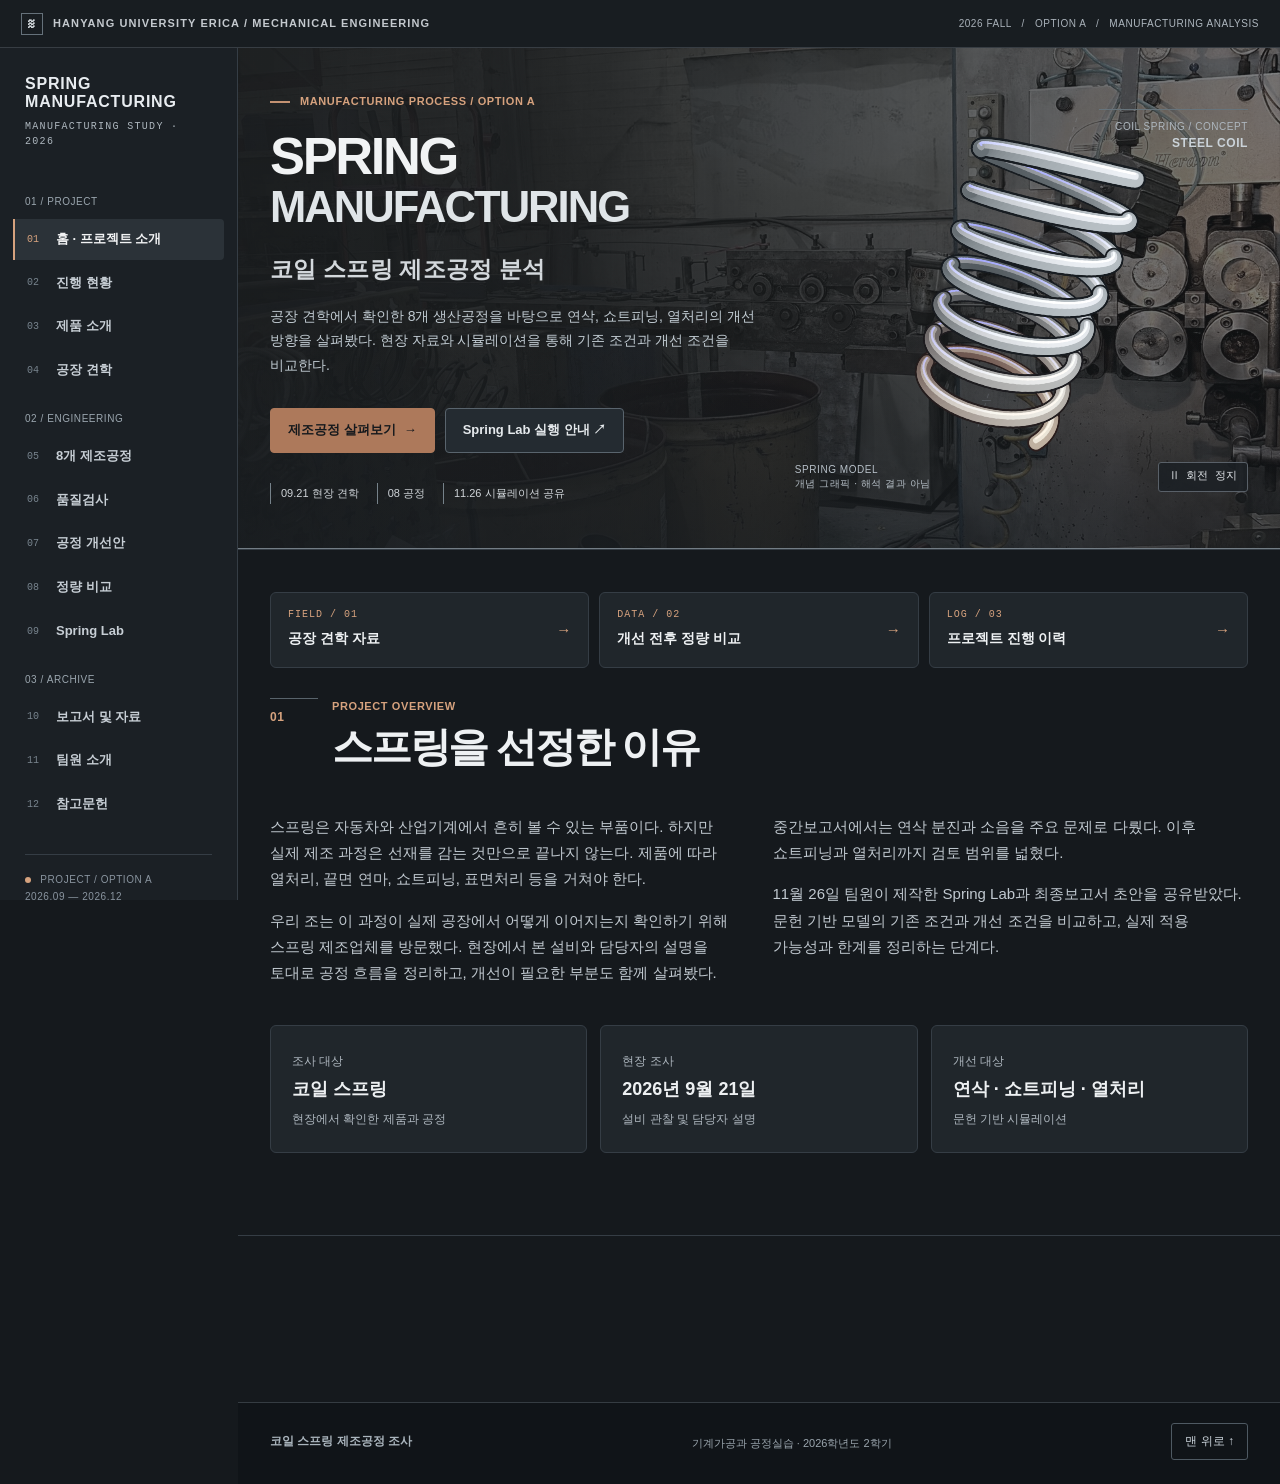
==== commit dbe134d3: "Update index.html" ====
--- a/index.html
+++ b/index.html
@@ -1,182 +1,119 @@
 <!DOCTYPE html>
+
 <html lang="ko">
 <head>
-  <meta charset="UTF-8">
-  <meta name="viewport" content="width=device-width, initial-scale=1">
-  <meta name="description" content="코일 스프링 제조공정 현장조사: 공장 견학, 8개 제조공정, 품질검사와 연삭공정 개선안">
-  <title>코일 스프링 제조공정 조사 | 기계가공과 공정실습</title>
-  <style>
-    :root{--navy:#14273b;--navy2:#223b52;--blue:#376a89;--teal:#79b2b6;--paper:#f5f6f4;--white:#fff;--ink:#1d2c37;--muted:#62717b;--line:#dce2e4;--green:#346b55;--amber:#956631;--soft:#ecf2f3}
-    *{box-sizing:border-box}
-    html{scroll-behavior:smooth;scroll-padding-top:82px}
-    body{margin:0;background:var(--paper);color:var(--ink);font-family: "Pretendard","Noto Sans KR","Apple SD Gothic Neo","Malgun Gothic",Arial,sans-serif;line-height:1.75;word-break:keep-all;-webkit-font-smoothing:antialiased}
-    a{color:inherit;text-decoration:none}img,video{display:block;max-width:100%}button{font:inherit}p,h1,h2,h3,h4,figure{margin-top:0}p{color:#435561}h2{font-size:clamp(1.75rem,3.6vw,2.55rem);letter-spacing:-.055em;line-height:1.3;margin-bottom:14px}h3{letter-spacing:-.035em;line-height:1.4}
-    .wrap{width:min(1160px,calc(100% - 42px));margin:0 auto}
-    .topbar{background:#102235;color:#c4d2d9;font-size:12px;letter-spacing:.06em;padding:8px 0}.topbar .wrap{display:flex;justify-content:space-between;gap:12px}
-    .hero{min-height:550px;display:flex;align-items:center;position:relative;background:#14283b;overflow:hidden;color:#fff}
-    .hero:before{content:"";position:absolute;inset:0;background:linear-gradient(90deg,rgba(12,29,44,.95) 0%,rgba(13,30,44,.87) 46%,rgba(17,34,48,.37) 100%),url('images/hero.jpg') center 39%/cover no-repeat}
-    .hero .wrap{position:relative;z-index:1;padding:82px 0}
-    .overline{font-size:12px;letter-spacing:.19em;text-transform:uppercase;font-weight:800;color:#a3d2d2}
-    .hero h1{font-size:clamp(2.9rem,6.7vw,5.8rem);letter-spacing:-.075em;line-height:1.13;margin:22px 0 20px;max-width:770px}
-    .hero h1 em{font-style:normal;color:#b9e0df}
-    .hero p{font-size:clamp(1rem,1.7vw,1.15rem);color:#d7e0e5;max-width:640px;line-height:1.9}
-    .hero-facts{display:flex;flex-wrap:wrap;gap:10px;margin-top:32px}.hero-facts span{border:1px solid #c8d9e35e;border-radius:5px;padding:8px 13px;color:#f0f4f6;font-size:13px}
-    .site-nav{position:sticky;top:0;z-index:30;background:rgba(255,255,255,.98);border-bottom:1px solid var(--line);box-shadow:0 3px 13px #152b3710}
-    .nav-inner{display:flex;gap:3px;overflow-x:auto;scrollbar-width:thin;white-space:nowrap}.nav-inner a{font-size:13px;font-weight:700;padding:16px 13px;color:#526472;transition:.2s}.nav-inner a:hover,.nav-inner a.active{color:#174f70;background:#edf3f5}
-    section{padding:88px 0;border-bottom:1px solid var(--line)}.section-heading{display:grid;grid-template-columns:62px 1fr;gap:14px;margin-bottom:32px}.section-number{font-size:13px;font-weight:800;letter-spacing:.12em;color:var(--blue);padding-top:9px}.kicker{color:var(--blue);font-size:12px;font-weight:800;letter-spacing:.15em;text-transform:uppercase;margin-bottom:6px}.lead{font-size:1.055rem;max-width:900px}.small{font-size:13px;color:var(--muted)}.note{padding:14px 18px;background:#eaf0f1;border-left:3px solid var(--blue);font-size:13px;color:#506472;border-radius:3px}
-    .columns{display:grid;grid-template-columns:1fr 1fr;gap:28px;align-items:start}.prose p{margin-bottom:17px}.intro-points{display:grid;grid-template-columns:repeat(3,minmax(0,1fr));gap:14px;margin-top:28px}
-    .point{background:white;border:1px solid var(--line);border-radius:8px;padding:23px}.point b{display:block;font-size:17px;letter-spacing:-.02em}.point span{font-size:13px;color:var(--muted)}
-    .image-frame{background:#dce4e7;border-radius:8px;overflow:hidden;border:1px solid var(--line)}.image-frame img{width:100%;height:100%;object-fit:cover}.image-frame figcaption{padding:11px 15px;background:white;color:#596c77;font-size:12px}
-    .product-photos{display:grid;grid-template-columns:1.15fr .85fr;gap:12px}.product-photos figure{margin:0}.product-photos figure img{height:360px}.product-photos figure:nth-child(2) img{height:360px}
-    .simple-table{width:100%;border-collapse:collapse;background:white;border:1px solid var(--line);border-radius:8px;overflow:hidden}.simple-table th,.simple-table td{padding:13px 15px;text-align:left;border-bottom:1px solid var(--line);font-size:14px;vertical-align:top}.simple-table th{width:35%;color:#526572;background:#f8fafb}.simple-table tr:last-child th,.simple-table tr:last-child td{border-bottom:0}
-    .field-grid{display:grid;grid-template-columns:repeat(4,minmax(0,1fr));gap:13px}.photo-tile{border:1px solid var(--line);background:white;border-radius:8px;overflow:hidden;position:relative}.photo-tile button{border:0;padding:0;background:transparent;width:100%;cursor:zoom-in;text-align:left}.photo-tile img{width:100%;height:200px;object-fit:cover;transition:transform .25s}.photo-tile button:hover img{transform:scale(1.035)}.photo-tile figcaption{font-size:12px;padding:11px 13px;color:#526572}
-    .field-note{margin-top:20px;display:grid;grid-template-columns:1fr 1fr;gap:14px}.field-note div{background:#fff;border:1px solid var(--line);border-radius:7px;padding:18px 20px;font-size:14px;color:#425565}.field-note strong{color:#1d4257}
-    .video-area{margin-top:34px}.video-area h3{margin-bottom:8px}.videos{display:grid;grid-template-columns:1fr 1fr;gap:16px;margin-top:15px}.video-card{background:white;border:1px solid var(--line);border-radius:9px;overflow:hidden}.video-card video{width:100%;height:260px;object-fit:contain;background:#14212c}.video-card .video-caption{padding:13px 17px;font-size:13px;color:#526572}
-    .flow{display:grid;grid-template-columns:repeat(4,minmax(0,1fr));gap:9px;margin:30px 0 34px}.flow a{background:var(--navy);color:white;padding:16px;border-radius:6px;min-height:89px;display:flex;flex-direction:column;justify-content:center;transition:.2s}.flow a:hover{background:#315c74;transform:translateY(-2px)}.flow small{color:#9dc6cb;font-size:11px;letter-spacing:.09em}.flow b{font-size:15px}
-    .process-grid{display:grid;grid-template-columns:repeat(2,minmax(0,1fr));gap:18px}.process-card{background:white;border:1px solid var(--line);border-radius:9px;overflow:hidden;scroll-margin-top:92px}.process-photo{position:relative;height:260px;background:#e4eaec}.process-photo img{height:100%;width:100%;object-fit:cover}.process-photo .photo-caption{position:absolute;bottom:0;left:0;right:0;padding:12px 15px;color:#fff;font-size:12px;background:linear-gradient(transparent,#15232fd9);line-height:1.5}.process-head{padding:20px 22px 0;display:flex;gap:14px;align-items:flex-start}.step-num{font-size:12px;color:#fff;background:var(--navy);border-radius:5px;padding:7px 10px;flex:none}.process-head h3{margin:0;font-size:21px}.process-head .en{font-size:12px;color:var(--muted)}.process-content{padding:12px 22px 21px}.process-content p{font-size:14px;margin-bottom:15px}.process-meta{display:grid;grid-template-columns:1fr 1fr;gap:8px}.process-meta div{background:#f2f5f5;padding:10px 12px;border-radius:4px;font-size:13px}.process-meta span{display:block;font-size:11px;color:#6d7e86;margin-bottom:3px}.process-observation{background:#edf4f5;border-top:1px solid #dce8e9;padding:14px 22px;font-size:13px;color:#36536a}.process-observation b{color:#27506a}
-    .quality-layout{display:grid;grid-template-columns:1.15fr .85fr;gap:25px}.quality-images{display:grid;grid-template-columns:1fr 1fr;gap:12px}.quality-images img{height:270px;object-fit:cover}.quality-items{display:grid;grid-template-columns:1fr 1fr;gap:12px;margin-top:18px}.quality-item{padding:17px 18px;border:1px solid var(--line);background:white;border-radius:7px}.quality-item b{font-size:14px}.quality-item p{font-size:13px;margin:5px 0 0}
-    .analysis-grid{display:grid;grid-template-columns:repeat(3,minmax(0,1fr));gap:15px}.analysis-card{background:#fff;border:1px solid var(--line);border-radius:8px;padding:23px}.analysis-card .formula{font-family:Georgia,"Times New Roman",serif;font-size:23px;letter-spacing:.02em;color:#244e65;background:#f1f6f7;border-radius:5px;padding:13px;text-align:center;margin:15px 0}.analysis-card h3{margin:4px 0 10px}.analysis-card p{font-size:13px;margin-bottom:0}
-    .issue{background:var(--navy);padding:29px 32px;color:white;border-radius:9px;margin-bottom:24px}.issue h3{color:white;font-size:24px}.issue p{color:#d7e3e9;margin-bottom:0}.improvement-layout{display:grid;grid-template-columns:.85fr 1.15fr;gap:25px;align-items:start}.improvement-photos{display:grid;grid-template-columns:1fr 1fr;gap:10px}.improvement-photos figure{margin:0}.improvement-photos img{height:250px;object-fit:cover}.compare-list{display:grid;grid-template-columns:1fr 1fr;gap:13px}.compare-box{background:white;border:1px solid var(--line);padding:22px;border-radius:8px}.compare-box h3{font-size:17px;margin:5px 0 10px}.compare-box ul{font-size:13px;color:#405360;padding-left:18px;margin:0}.compare-box li{margin-bottom:7px}.compare-box .label{font-size:11px;letter-spacing:.12em;color:var(--blue);font-weight:800}.comparison-table{margin-top:26px;width:100%;border-collapse:collapse;background:#fff}.comparison-table th,.comparison-table td{padding:13px 15px;border:1px solid var(--line);font-size:13px;text-align:left}.comparison-table th{background:#233b50;color:white}.comparison-table td:first-child{font-weight:700}
-    .progress-summary{display:grid;grid-template-columns:repeat(3,minmax(0,1fr));gap:13px;margin:24px 0 38px}.progress-stat{background:white;border:1px solid var(--line);padding:20px 23px;border-radius:8px}.progress-stat .count{font-size:30px;font-weight:800;letter-spacing:-.04em}.progress-stat .name{font-size:12px;color:var(--muted)}.progress-stat.done .count{color:var(--green)}.progress-stat.current .count{color:var(--amber)}
-    .progress-group{margin:36px 0}.progress-group h3{font-size:19px;border-bottom:1px solid var(--line);padding-bottom:12px}.timeline{display:grid;gap:12px}.timeline-row{display:grid;grid-template-columns:125px 1fr;gap:18px;align-items:stretch}.timeline-date{padding:13px 0;text-align:right}.timeline-date b{display:block;font-size:17px;line-height:1.3}.timeline-date small{display:block;font-size:12px;color:var(--muted)}.timeline-card{background:#fff;border:1px solid var(--line);border-radius:7px;padding:17px 20px;border-left:4px solid #9cbdc5}.timeline-row.current .timeline-card{border-left-color:#c99659}.timeline-row.planned .timeline-card{border-left-color:#c4ccd1}.timeline-card .meta{font-size:11px;font-weight:800;color:var(--blue);letter-spacing:.1em}.timeline-card h4{font-size:16px;margin:5px 0}.timeline-card p{font-size:13px;margin:0}.timeline-card .state{display:inline-block;float:right;font-size:11px;padding:2px 9px;border-radius:12px;background:#eaf4ed;color:var(--green)}.timeline-row.current .state{background:#fff1df;color:#96652f}.timeline-row.planned .state{background:#edf0f1;color:#667780}
-    .team{display:grid;grid-template-columns:repeat(4,1fr);gap:13px}.member{padding:22px;border:1px solid var(--line);border-radius:8px;background:white}.member b{font-size:17px}.member span{display:block;font-size:12px;color:var(--muted);margin-top:5px}.references{padding-left:21px}.references li{margin-bottom:9px;color:#4c5f6c;font-size:14px}footer{background:#14273b;color:#e4edf2;padding:37px 0;text-align:center}footer p{color:#b5c6d0;font-size:13px}.top-btn{border:1px solid #859caa;background:transparent;color:#fff;padding:9px 16px;border-radius:5px;cursor:pointer}
-    .lightbox{position:fixed;inset:0;background:#0b1520eb;display:none;z-index:100;align-items:center;justify-content:center;padding:30px}.lightbox.open{display:flex}.lightbox-inner{max-width:min(1000px,95vw);max-height:90vh;display:flex;flex-direction:column;gap:8px}.lightbox img{max-height:78vh;max-width:100%;object-fit:contain;border-radius:3px}.lightbox figcaption{color:white;font-size:14px;text-align:center}.lightbox-close{position:absolute;right:25px;top:15px;color:white;background:#ffffff24;border:0;border-radius:5px;padding:8px 14px;cursor:pointer;font-size:22px}
-    @media(max-width:1000px){.field-grid{grid-template-columns:repeat(3,1fr)}.analysis-grid{grid-template-columns:repeat(2,1fr)}.quality-layout{grid-template-columns:1fr}.quality-images img{height:230px}}
-    @media(max-width:760px){.wrap{width:min(100% - 30px,1160px)}.hero{min-height:460px}.hero .wrap{padding:70px 0}.hero h1{font-size:clamp(2.8rem,10vw,4rem)}section{padding:62px 0}.section-heading{grid-template-columns:36px 1fr;gap:8px}.columns,.process-grid,.improvement-layout,.videos{grid-template-columns:1fr}.intro-points,.field-grid{grid-template-columns:repeat(2,1fr)}.flow{grid-template-columns:repeat(2,1fr)}.product-photos figure img,.product-photos figure:nth-child(2) img{height:260px}.quality-images img{height:220px}.team{grid-template-columns:repeat(2,1fr)}.compare-list{grid-template-columns:1fr 1fr}}
-    @media(max-width:490px){.topbar .wrap{display:block}.topbar .wrap span+span{display:none}.hero{min-height:430px}.hero h1{font-size:2.75rem}.hero-facts span{font-size:11px}.intro-points,.product-photos,.field-grid,.quality-images,.quality-items,.analysis-grid,.compare-list,.team{grid-template-columns:1fr}.photo-tile img{height:220px}.product-photos figure img,.product-photos figure:nth-child(2) img{height:290px}.timeline-row{grid-template-columns:78px 1fr;gap:10px}.timeline-date b{font-size:13px}.timeline-date small{font-size:10px}.timeline-card{padding:14px}.progress-stat{padding:13px}.progress-stat .count{font-size:24px}.progress-summary{gap:8px}.process-meta{grid-template-columns:1fr 1fr}.improvement-photos img{height:190px}.comparison-table th,.comparison-table td{padding:9px;font-size:12px}}
-    @media(prefers-reduced-motion:reduce){html{scroll-behavior:auto}*{transition:none!important}}
-  </style>
+<meta charset="utf-8"/>
+<meta content="width=device-width, initial-scale=1" name="viewport"/>
+<meta content="코일 스프링 제조공정 현장조사: 공장 견학, 8개 제조공정, 품질검사와 연삭공정 개선안" name="description"/>
+<title>SPRING MANUFACTURING | 2026 Manufacturing Analysis</title>
+<style>
+:root{--bg:#0d1013;--panel:#171b20;--panel2:#1c2228;--line:#343b43;--ink:#f0f2f4;--muted:#a7b1bb;--hot:#ff9c51;--ember:#e65a28;--blue:#83b4cb;--green:#86c2a3;--amber:#ffc08a;--navy:#20272e;--white:#fff;--paper:#0d1013;--soft:#20272e;--rail:238px;--head:48px}
+*{box-sizing:border-box} [hidden]{display:none!important} html{scroll-behavior:smooth;color-scheme:dark}body{margin:0;background:var(--bg);color:var(--ink);font:15px/1.75 'Pretendard','Noto Sans KR','Malgun Gothic',Arial,sans-serif;word-break:keep-all;overflow-wrap:anywhere}a{color:inherit;text-decoration:none}button{font:inherit;cursor:pointer}a:focus-visible,button:focus-visible{outline:2px solid var(--hot);outline-offset:4px}img,video{display:block;max-width:100%}p,h1,h2,h3,h4,figure{margin:0 0 16px}p{color:#c1c9d0}h2{font-size:clamp(1.65rem,3.2vw,2.55rem);line-height:1.25;letter-spacing:-.055em}h3{line-height:1.35;letter-spacing:-.025em}small,.small{font-size:12px;color:var(--muted)}.wrap{width:min(1190px,calc(100% - 64px));margin:auto}.topbar{height:var(--head);position:fixed;top:0;left:0;right:0;z-index:50;background:#101418;border-bottom:1px solid #373d43;display:flex;align-items:center}.topbar .wrap{width:calc(100% - 42px);display:flex;justify-content:space-between;align-items:center;gap:16px}.top-id{display:flex;align-items:center;gap:10px;font-size:11px;letter-spacing:.10em;color:#c4c9ce;font-weight:700}.top-mark{width:22px;height:22px;border:1px solid #a94b28;display:grid;place-items:center;color:var(--hot);font-size:16px;line-height:1}.top-right{font:10px/1.4 Consolas,monospace;letter-spacing:.08em;color:#a9b1b9}.top-right b{color:var(--hot);font-weight:normal}.site-nav{position:fixed;top:var(--head);left:0;bottom:0;width:var(--rail);overflow:auto;z-index:40;background:linear-gradient(165deg,#1c2025,#121619 72%);border-right:1px solid var(--line);box-shadow:8px 0 35px #0002}.nav-inner{width:100%;padding:24px 13px;display:flex;flex-direction:column;gap:3px}.nav-brand{display:block;padding:3px 12px 25px;line-height:1.12}.nav-brand b{display:block;font-size:16px;letter-spacing:.05em;color:#e8ecf0;white-space:nowrap}.nav-brand small{display:block;font:10px/1.5 Consolas,monospace;letter-spacing:.13em;color:#eaa26b;margin-top:8px}.nav-group{font:10px/1.5 Consolas,monospace;color:#9ba6af;letter-spacing:.14em;margin:17px 12px 7px}.nav-inner a{padding:9px 10px 9px 12px;display:flex;align-items:center;gap:10px;min-height:39px;border-left:2px solid transparent;font-size:13px;font-weight:600;color:#c7ced5;border-radius:0 4px 4px 0;transition:background .18s,color .18s}.nav-inner a span{font:10px Consolas,monospace;color:#78848e;min-width:19px}.nav-inner a:hover{background:#252b31;color:white}.nav-inner a.active{border-left-color:var(--hot);background:linear-gradient(90deg,#57311e,#26282a 90%);color:#fff0df}.nav-inner a.active span{color:var(--hot)}.nav-foot{font:10px/1.7 Consolas,monospace;margin:26px 12px 0;color:#89949f;border-top:1px solid var(--line);padding-top:16px}.nav-foot i{display:inline-block;width:6px;height:6px;border-radius:50%;background:var(--hot);margin-right:6px;box-shadow:0 0 8px var(--ember)}.hero,main,footer{margin-left:var(--rail)}.hero{margin-top:var(--head);position:relative;isolation:isolate;overflow:hidden;min-height:560px;border-bottom:1px solid #60402e;background:#11161a}.hero:before{content:'';position:absolute;inset:0;z-index:-3;background:linear-gradient(90deg,#101418f7 0%,#101418ef 30%,#101418a0 58%,#14141688 100%),url('images/factory.jpg') center 48%/cover no-repeat;filter:saturate(.68)}.hero:after{content:'';position:absolute;inset:0;z-index:-2;background:radial-gradient(ellipse at 78% 77%,#b8371638 0%,#67341b1e 23%,transparent 60%),linear-gradient(0deg,#080a0dc9,transparent 40%);pointer-events:none}.hero .wrap{position:relative;display:grid;grid-template-columns:1.05fr .95fr;align-items:center;gap:8px;min-height:560px;padding:50px 0 55px}.hero-copy{position:relative;z-index:2;max-width:590px}.overline,.kicker{font:700 11px/1.5 Consolas,'Malgun Gothic',monospace;letter-spacing:.16em;text-transform:uppercase;color:var(--hot)}.overline:before{content:'';display:inline-block;width:28px;height:2px;background:var(--hot);vertical-align:middle;margin-right:10px;box-shadow:0 0 12px #ff7435}.hero h1{font:900 clamp(2.6rem,5vw,5.1rem)/.99 'Arial Black','Arial',sans-serif;letter-spacing:-.065em;margin:22px 0 17px;overflow-wrap:normal;word-break:normal;color:#f1f3f4}.hero h1 em{font-style:normal;display:block;color:#ffab70;text-shadow:0 4px 28px #ef6a2633;font-size:.79em;letter-spacing:-.055em}.hero .ko-title{font-size:clamp(1.04rem,1.8vw,1.45rem);color:#d3d8dc;font-weight:700;letter-spacing:.01em;margin:0 0 14px}.hero p{max-width:490px;font-size:14px;color:#c0cad1}.hero-actions{display:flex;flex-wrap:wrap;gap:10px;margin-top:23px}.action{display:inline-flex;align-items:center;justify-content:center;gap:8px;background:#c95125;color:#fff;padding:10px 17px;border:1px solid #ef8a54;border-radius:4px;font-size:13px;font-weight:700;margin:8px 0;transition:background .2s,transform .2s}.action:hover{background:#e76a36;transform:translateY(-1px)}.action.secondary{background:#20262c;color:#dce3e8;border-color:#54606a}.action.secondary:hover{background:#333c44}.action.disabled{color:#9aa4ac;background:#20252a;border-color:#3b434a;cursor:default;transform:none}.hero-facts{display:flex;flex-wrap:wrap;gap:8px;margin-top:22px}.hero-facts span{font:11px/1.4 Consolas,'Malgun Gothic',monospace;color:#d0d5d9;border-left:2px solid #9c5f3e;padding:3px 10px;background:#161b20a8}.spring-stage{position:relative;height:480px;min-width:0;isolation:isolate;display:flex;align-items:center;justify-content:center}.spring-stage:before{content:'';position:absolute;inset:12px 0 20px;background:linear-gradient(#8e9da010 1px,transparent 1px),linear-gradient(90deg,#8e9da010 1px,transparent 1px);background-size:32px 32px;mask-image:radial-gradient(ellipse,#000 15%,transparent 75%);z-index:-1}.spring-stage:after{content:'';position:absolute;bottom:46px;width:75%;height:70px;border-radius:50%;background:radial-gradient(ellipse,#f25c314d,transparent 70%);filter:blur(13px);z-index:-1}.spring-stage canvas{width:100%;height:100%;display:block;position:absolute;inset:0;filter:drop-shadow(0 12px 18px #0009)}.stage-label{position:absolute;top:15px;right:0;font:10px/1.5 Consolas,monospace;color:#acb6bd;letter-spacing:.11em;border-top:1px solid #b47b50;padding:9px 0 0 16px;text-align:right}.stage-label b{display:block;color:#f8ac71;font-size:12px}.stage-bottom{position:absolute;bottom:12px;left:0;right:0;display:flex;justify-content:space-between;align-items:center;gap:12px;color:#b6bfc7;font:10px/1.4 Consolas,monospace;letter-spacing:.07em}.stage-bottom button{color:#e2e6ea;background:#1b2025dc;border:1px solid #596068;border-radius:3px;padding:6px 10px;font:11px/1.4 Consolas,'Malgun Gothic',monospace}.heatline{height:3px;position:absolute;bottom:0;left:0;right:0;background:linear-gradient(90deg,#30373e,#a94420 40%,#ffae64 72%,#733219);box-shadow:0 0 18px #e86a3a60}.hero[hidden]+nav+main{margin-top:var(--head)}main{min-height:calc(100vh - var(--head));min-width:0;background:radial-gradient(ellipse at 85% 0%,#27221e4d,transparent 46%),var(--bg)}section{padding:42px 0 58px;min-height:calc(100vh - var(--head) - 85px);border-bottom:1px solid var(--line)}#overview{min-height:auto;padding-top:32px}.section-heading{display:grid;grid-template-columns:48px 1fr;gap:14px;margin-bottom:25px}.section-number{font:700 12px/1.6 Consolas,monospace;color:var(--hot);letter-spacing:.1em;padding-top:9px;border-top:1px solid #5a4435}.kicker{margin-bottom:7px}.lead{font-size:15px;max-width:900px;margin-bottom:24px}.columns{display:grid;grid-template-columns:1fr 1fr;gap:27px;align-items:start}.prose p{margin-bottom:15px}.intro-points,.analysis-grid{display:grid;grid-template-columns:repeat(3,minmax(0,1fr));gap:13px;margin:24px 0;align-items:stretch}.point,.analysis-card,.quality-item,.compare-box,.member,.progress-stat{background:linear-gradient(145deg,#20262c,#181d22);border:1px solid var(--line);border-radius:5px;padding:21px;position:relative;min-width:0}.point:before,.analysis-card:before{content:'';position:absolute;top:-1px;left:15px;width:34px;height:2px;background:#b36a42}.point b{display:block;font-size:18px;color:#edf0f2}.point span{font-size:12px;color:var(--muted)}.point h3{font-size:19px}.point p{font-size:14px}.point img{width:100%;height:205px;object-fit:cover;border-radius:3px;margin-bottom:16px}.quick-grid{display:grid;grid-template-columns:repeat(3,minmax(0,1fr));gap:10px;margin:10px 0 30px}.quick-grid a{display:flex;align-items:center;gap:12px;padding:16px 17px;background:linear-gradient(120deg,#252a2e,#171c20);border:1px solid #3a4148;border-radius:4px;transition:.2s}.quick-grid a:hover{border-color:#cf7443;background:#2d2926;transform:translateY(-2px)}.quick-grid small{display:block;font:10px Consolas,monospace;letter-spacing:.1em;color:var(--hot);margin-bottom:5px}.quick-grid b{font-size:14px}.quick-grid i{margin-left:auto;font-style:normal;color:var(--hot)}.note{margin:18px 0;padding:15px 18px;background:#30251f;border-left:3px solid var(--hot);font-size:13px;color:#e3cabb;border-radius:2px}.image-frame,.photo-tile,.video-card{margin:0;background:#171c20;border:1px solid var(--line);border-radius:5px;overflow:hidden}.image-frame img{width:100%;object-fit:cover}.image-frame figcaption,.photo-tile figcaption,.video-caption{padding:11px 13px;color:#c7cdd3;font-size:12px;background:#1c2126}.product-photos{display:grid;grid-template-columns:1.1fr .9fr;gap:10px}.product-photos img{height:340px}.simple-table,.comparison-table{width:100%;border-collapse:collapse;background:#171c20;border:1px solid var(--line);font-variant-numeric:tabular-nums}.simple-table th,.simple-table td,.comparison-table th,.comparison-table td{padding:13px 15px;text-align:left;border-bottom:1px solid var(--line);font-size:14px;vertical-align:top}.simple-table th{background:#20262c;color:#d7dfe5;font-weight:600}.simple-table thead th,.comparison-table thead th{background:#30363c;color:#fff;font-size:12px}.simple-table td{color:#d5dce2}.table-scroll{overflow:auto;margin:20px 0}.field-grid{display:grid;grid-template-columns:repeat(4,minmax(0,1fr));gap:12px}.photo-tile button{border:0;padding:0;background:none;width:100%;cursor:zoom-in}.photo-tile img{width:100%;height:190px;object-fit:cover;transition:transform .25s}.photo-tile button:hover img{transform:scale(1.04)}.field-note{display:grid;grid-template-columns:1fr 1fr;gap:13px;margin:20px 0}.field-note div{background:#1b2127;border:1px solid var(--line);padding:18px;color:#c7d1d9;font-size:14px}.field-note strong{color:var(--hot)}.video-area{margin-top:28px}.videos{display:grid;grid-template-columns:1fr 1fr;gap:15px}.video-card video{width:100%;height:240px;object-fit:contain;background:#0b0e10}.flow{display:grid;grid-template-columns:repeat(4,minmax(0,1fr));gap:8px;margin:24px 0 22px}.flow a{background:linear-gradient(145deg,#262d33,#191e23);border:1px solid #3c444b;color:#e1e6ea;padding:12px 14px;border-radius:4px;min-height:72px;display:flex;flex-direction:column;justify-content:center;transition:.2s;position:relative}.flow a:after{content:'›';position:absolute;right:10px;top:12px;color:#87929a}.flow a:hover{border-color:#c97745}.flow a.chosen{border-color:#d58c56;background:linear-gradient(135deg,#58321f,#27221f);box-shadow:inset 3px 0 #f99b59}.flow a.chosen:after,.flow a.chosen small{color:#ffae73}.flow small{font:11px Consolas,monospace;letter-spacing:.08em;color:#a9b6c0}.flow b{font-size:14px;margin-top:5px}.process-card{display:grid;grid-template-columns:minmax(0,.92fr) minmax(0,1.08fr);grid-template-rows:auto 1fr auto;background:#171d22;border:1px solid #414950;border-radius:5px;overflow:hidden}.process-photo{position:relative;min-height:320px;height:100%;grid-column:1;grid-row:1/3;background:#0e1317;display:flex;align-items:center;justify-content:center}.process-photo img{width:100%;height:100%;max-height:450px;object-fit:contain;cursor:zoom-in}.photo-caption{position:absolute;bottom:0;left:0;right:0;padding:12px 15px;background:#101418dc;color:#e0e6eb;font-size:12px}.process-head{display:flex;gap:12px;align-items:flex-start;padding:23px 22px 0;grid-column:2;grid-row:1}.step-num{background:#653b24;border:1px solid #ae6c42;color:#ffb37b;border-radius:3px;padding:6px 9px;font:700 13px Consolas,monospace}.process-head h3{font-size:24px;margin:0}.process-head .en{font:12px Consolas,monospace;color:#a2b0b9}.process-content{grid-column:2;grid-row:2;padding:13px 22px 22px}.process-content p{font-size:14px}.process-meta{display:grid;grid-template-columns:1fr 1fr;gap:8px}.process-meta div{background:#232a30;border:1px solid #333d44;border-radius:3px;padding:11px;font-size:13px;color:#e1e6e9}.process-meta span{display:block;color:#adb9c3;font-size:11px;margin-bottom:4px}.process-observation{grid-column:1/-1;padding:13px 19px;background:#25241f;border-top:1px solid #4f4234;color:#dacabc;font-size:13px}.process-observation b{color:var(--hot)}.no-photo{padding:28px;text-align:center;color:var(--muted);border:1px dashed #49525a;max-width:80%}.quality-layout{display:grid;grid-template-columns:1.12fr .88fr;gap:24px}.quality-images,.quality-items{display:grid;grid-template-columns:1fr 1fr;gap:12px}.quality-images img{height:260px}.quality-item{padding:15px}.quality-item p{font-size:13px;margin:5px 0 0}.quality-item b{color:#e9edf0}.metrics{display:grid;grid-template-columns:repeat(3,minmax(0,1fr));gap:12px;margin:22px 0}.metric{padding:17px;background:linear-gradient(150deg,#22292e,#171c20);border:1px solid #41494f;border-radius:4px;min-width:0}.metric .metric-title{font-size:12px;color:#b8c1c8}.metric .metric-val{font:700 clamp(1.35rem,2.5vw,2.1rem)/1.2 Consolas,monospace;color:#ffd1a8;margin:10px 0 4px}.metric .metric-sub{font-size:11px;color:#aeb8c0}.metric .track{height:4px;background:#444d54;margin-top:12px;overflow:hidden}.metric .track span{display:block;height:100%;background:linear-gradient(90deg,#a64022,#ffa560)}.progress-summary{display:grid;grid-template-columns:repeat(3,minmax(0,1fr));gap:12px;margin:22px 0 25px}.progress-stat{padding:16px 20px}.progress-stat .count{font:700 32px/1.25 Consolas,monospace;color:#d9e0e6}.progress-stat .name{font-size:12px;color:var(--muted)}.progress-stat.done .count{color:var(--green)}.progress-stat.current .count{color:var(--hot)}.progress-group{margin:26px 0}.progress-group h3{font-size:17px;border-bottom:1px solid var(--line);padding-bottom:10px}.timeline{display:grid;gap:10px}.timeline-row{display:grid;grid-template-columns:138px 1fr;gap:16px}.timeline-date{padding:14px 0;text-align:right}.timeline-date b{display:block;font:700 15px/1.4 Consolas,monospace;color:#e0e5e9}.timeline-date small{font-size:11px}.timeline-card{background:#1a2025;border:1px solid #373f47;border-left:3px solid #7f9e90;border-radius:4px;padding:14px 18px}.timeline-row.current .timeline-card{border-left-color:var(--hot);background:#27211e}.timeline-row.planned .timeline-card{border-left-color:#65717a}.timeline-card .meta{font:11px Consolas,'Malgun Gothic',monospace;color:#b7c2ca}.timeline-card h4{font-size:16px;margin:5px 0}.timeline-card p{font-size:13px;margin:0}.timeline-card .state{float:right;font-size:11px;color:var(--green);background:#26392f;padding:2px 8px;border-radius:3px}.timeline-row.current .state{background:#51321f;color:#ffc08a}.timeline-row.planned .state{background:#30383f;color:#c6cfd6}.timeline-card a{color:#ffaf79;text-decoration:underline;font-size:13px}.team{display:grid;grid-template-columns:repeat(4,1fr);gap:12px}.member b{font-size:18px}.member span{display:block;font-size:12px;color:var(--muted)}.references{padding-left:21px;color:#c6cfd6;font-size:14px}.references li{margin-bottom:12px}footer{background:#101418;border-top:1px solid #353c42;padding:20px 0 24px;color:#aab5bd;font-size:12px}footer .wrap{display:flex;align-items:center;justify-content:space-between;gap:15px}footer p{margin:3px 0 0;font-size:11px;color:#9ba6ae}.top-btn{border:1px solid #4e5962;background:transparent;color:#c9d2d9;padding:7px 13px;border-radius:3px;font-size:12px}.lightbox{position:fixed;inset:0;background:#080a0ef0;display:none;z-index:100;align-items:center;justify-content:center;padding:24px}.lightbox.open{display:flex}.lightbox-inner{max-width:min(1100px,95vw);max-height:90vh;display:flex;flex-direction:column;gap:8px}.lightbox img{max-height:78vh;max-width:100%;object-fit:contain}.lightbox figcaption{text-align:center;color:white;font-size:14px}.lightbox-close{position:absolute;right:22px;top:14px;color:white;background:#3a424b;border:1px solid #64717c;border-radius:3px;padding:7px 13px;font-size:20px}.mobile-menu{display:none}.route-in{animation:routeIn .22s ease-out}@keyframes routeIn{from{opacity:.65;transform:translateY(4px)}to{opacity:1;transform:none}}
+@media(max-width:1180px){:root{--rail:215px}.wrap{width:calc(100% - 44px)}.hero .wrap{grid-template-columns:1fr .83fr;gap:0;min-height:510px}.hero{min-height:510px}.spring-stage{height:430px}.field-grid{grid-template-columns:repeat(3,minmax(0,1fr))}.quality-layout{grid-template-columns:1fr}.quality-images img{height:230px}.hero h1{font-size:clamp(2.25rem,4.7vw,4.1rem)}}
+@media(max-width:820px){:root{--head:52px;--rail:0px}.topbar .wrap{width:calc(100% - 28px)}.top-id{font-size:10px;letter-spacing:.04em}.top-right{display:none}.mobile-menu{display:block;border:1px solid #535e66;background:#20262c;color:#e5ebf0;border-radius:3px;padding:5px 10px;font-size:12px}.site-nav{width:245px;transform:translateX(-100%);transition:transform .2s;box-shadow:15px 0 45px #0008}.site-nav.open{transform:translateX(0)}.wrap{width:calc(100% - 36px)}.hero .wrap{padding:34px 0 25px;grid-template-columns:1fr;min-height:0}.hero{min-height:0}.hero-copy{max-width:none}.hero h1{font-size:clamp(2.65rem,9vw,4.6rem)}.hero .ko-title{font-size:1.2rem}.spring-stage{height:350px;max-width:530px;width:100%;margin:auto}.hero-facts{margin-top:17px}.hero:before{background:linear-gradient(180deg,#101418ef,#14171ac0 45%,#101418b0),url('images/factory.jpg') center/cover}.columns,.quality-layout{grid-template-columns:1fr}.field-grid{grid-template-columns:repeat(2,minmax(0,1fr))}.intro-points,.metrics{grid-template-columns:repeat(2,minmax(0,1fr))}.process-card{grid-template-columns:1fr;grid-template-rows:auto}.process-photo{grid-column:1;grid-row:auto;min-height:235px;height:270px}.process-head,.process-content,.process-observation{grid-column:1;grid-row:auto}.team{grid-template-columns:repeat(2,1fr)}section{padding:28px 0 42px}.hero[hidden]+nav+main{margin-top:var(--head)}}
+@media(max-width:480px){.hero h1{font-size:clamp(2.15rem,8.8vw,3.2rem)}.hero .wrap{padding-top:31px}.spring-stage{height:295px}.stage-label{font-size:9px}.hero p{font-size:13px}.hero-facts span{font-size:10px}.intro-points,.quick-grid,.metrics,.product-photos,.videos,.field-note,.quality-images{grid-template-columns:1fr}.product-photos img{height:250px}.flow{grid-template-columns:repeat(2,minmax(0,1fr))}.photo-tile img{height:140px}.photo-tile figcaption{padding:8px;font-size:11px}.timeline-row{grid-template-columns:74px 1fr;gap:9px}.timeline-date b{font-size:12px}.timeline-card{padding:12px}.timeline-card .state{float:none;display:inline-block;margin-bottom:5px}.progress-stat{padding:12px}.progress-stat .count{font-size:24px}.progress-stat .name{font-size:10px}.progress-summary{gap:7px}.section-heading{grid-template-columns:30px 1fr;gap:9px}.simple-table th,.simple-table td{padding:10px;font-size:12px}.point{padding:17px}.team{gap:8px}.member{padding:16px}.process-meta{grid-template-columns:1fr}.top-id{max-width:78%;font-size:9px}footer .wrap{align-items:flex-start}}
+@media(prefers-reduced-motion:reduce){html{scroll-behavior:auto}*,*:before,*:after{animation:none!important;transition:none!important}}
+
+
+/* Industrial editorial refinement */
+:root{--bg:#15191d;--panel:#1e2328;--panel2:#242a30;--line:#353d45;--ink:#eef1f3;--muted:#aeb7bf;--hot:#d6a27e;--ember:#a16c4e;--blue:#94afbe;--green:#93bea8;--amber:#d6a27e;--paper:#15191d;--soft:#242a30;--navy:#242a30}
+body{font-size:15px;letter-spacing:0}.topbar{background:#181d21}.site-nav{background:#1b2025;box-shadow:none}.top-mark{border-color:#65717a;color:#d0d6da}.top-right b,.nav-brand small{color:#aeb7bf}.nav-group,.nav-foot,.top-right,.overline,.kicker,.section-number,.stage-label,.stage-bottom{font-family:inherit;letter-spacing:.055em}.nav-inner a.active{background:#2b3238;border-left-color:#d6a27e;color:#f2f3f4}.nav-inner a.active span{color:#d6a27e}.nav-foot i{box-shadow:none}.hero{border-bottom:1px solid var(--line);background:#20262b;min-height:490px}.hero .wrap{min-height:490px;gap:24px;padding:45px 0}.hero:before{background:linear-gradient(90deg,#171c21f7 0%,#171c21e8 35%,#171c21b5 65%,#171c218c 100%),url('images/factory.jpg') center 48%/cover no-repeat;filter:saturate(.42)}.hero:after{background:linear-gradient(0deg,#171c2170,transparent 45%)}.overline:before{box-shadow:none;background:#c49272;width:20px}.hero h1{font-family:Arial,'Malgun Gothic',sans-serif;font-weight:750;font-size:clamp(2.35rem,4.1vw,4.15rem);line-height:1.08;letter-spacing:-.045em;margin:18px 0}.hero h1 em{color:#e0e5e8;text-shadow:none;font-size:.83em;letter-spacing:-.045em}.hero .ko-title{font-weight:600}.hero-facts span{background:transparent;border-left:1px solid #76828a;font-family:inherit}.action{background:#ad795b;border-color:#ad795b;color:#15191d;border-radius:4px}.action:hover{background:#c99371;transform:none}.action.secondary{background:#242b31;border-color:#59646d;color:#e5e9ec}.spring-stage{height:410px}.spring-stage:before,.spring-stage:after{display:none}.spring-stage canvas{filter:none}.stage-label{border-color:#66737b;color:#aeb7bf}.stage-label b{color:#cbd3d9}.heatline{height:1px;background:#737d85;box-shadow:none}.section-number{border-color:#58636b}.point,.analysis-card,.quality-item,.compare-box,.member,.progress-stat,.quick-grid a,.flow a,.metric{background:#20262b;border-color:var(--line);border-radius:6px;box-shadow:none}.point:before,.analysis-card:before{display:none}.quick-grid a:hover{background:#2b333a;border-color:#7e8a93;transform:none}.flow a.chosen{background:#30383e;border-color:#b78e73;box-shadow:inset 2px 0 #b78e73}.metric .track span{background:#b58c72}.note{background:#282b2d;border-left-color:#b78e73;color:#d5d9dc}main{background:var(--bg)}.route-in{animation:none}*{text-shadow:none!important}
+@media(max-width:820px){.hero:before{background:linear-gradient(180deg,#171c21ef,#171c21b8 45%,#171c21d0),url('images/factory.jpg') center/cover}.hero .wrap{padding:36px 0;gap:10px}.spring-stage{height:340px}.site-nav{box-shadow:5px 0 20px #0005}}
+@media(max-width:480px){.hero h1{font-size:clamp(2rem,8vw,3rem)}.spring-stage{height:280px}}
+
+</style>
 </head>
 <body>
-  <div class="topbar"><div class="wrap"><span>HANYANG UNIVERSITY ERICA · MECHANICAL ENGINEERING</span><span>2026 FALL / OPTION A</span></div></div>
-  <header class="hero" id="top"><div class="wrap">
-    <div class="overline">Manufacturing Process Field Study</div>
-    <h1>코일 스프링<br><em>제조공정 조사</em></h1>
-    <p>공장에서 직접 본 생산설비와 작업 과정을 바탕으로 스프링이 만들어지는 순서를 정리했습니다. 현재는 양 끝면 연마 과정의 분진과 소음을 줄일 방법을 살펴보고 있습니다.</p>
-    <div class="hero-facts"><span>2026.09.21 공장 견학</span><span>8개 제조 단계</span><span>양 끝면 연마 개선 검토</span></div>
-  </div></header>
-  <nav class="site-nav" aria-label="주요 메뉴"><div class="wrap nav-inner">
-    <a href="#overview">프로젝트</a><a href="#product">제품</a><a href="#factory">현장 견학</a><a href="#process">8개 공정</a><a href="#quality">품질검사</a><a href="#engineering">정량 분석</a><a href="#improvement">개선 방향</a><a href="#progress">진행 현황</a><a href="#team">팀</a><a href="#references">자료</a>
-  </div></nav>
-  <main>
-    <section id="overview"><div class="wrap">
-      <div class="section-heading"><span class="section-number">01</span><div><div class="kicker">Project Overview</div><h2>스프링을 선정한 이유</h2></div></div>
-      <div class="columns prose">
-        <div><p>스프링은 자동차와 산업기계에서 흔히 볼 수 있는 부품이다. 하지만 실제 제조 과정은 선재를 감는 것만으로 끝나지 않는다. 제품에 따라 열처리, 끝면 연마, 쇼트피닝, 표면처리 등을 거쳐야 한다.</p><p>우리 조는 이 과정이 실제 공장에서 어떻게 이어지는지 확인하기 위해 스프링 제조업체를 방문했다. 현장에서 본 설비와 담당자의 설명을 토대로 공정 흐름을 정리하고, 개선이 필요한 부분도 함께 살펴봤다.</p></div>
-        <div><p>이번 조사에서 특히 눈여겨본 곳은 양 끝면 연마 공정이다. 스프링의 끝면을 평탄하게 만드는 데 필요한 작업이지만, 연삭 과정에서 분진과 소음이 발생한다.</p><p>우선 회전 방향·연삭 방식·속도를 바꿨을 때 차이가 생기는지 검토하고, 작업자의 반복 작업을 줄일 수 있는 방법도 함께 알아볼 계획이다.</p></div>
-      </div>
-      <div class="intro-points"><div class="point"><span>조사 대상</span><b>코일 스프링</b><span>현장에서 확인한 제품과 공정</span></div><div class="point"><span>현장 조사</span><b>2026년 9월 21일</b><span>설비 관찰 및 담당자 설명</span></div><div class="point"><span>주요 과제</span><b>연마 공정의 분진·소음</b><span>공정조건 변경 가능성 검토</span></div></div>
-    </div></section>
-
-    <section id="product"><div class="wrap">
-      <div class="section-heading"><span class="section-number">02</span><div><div class="kicker">Product</div><h2>조사 대상 제품</h2></div></div>
-      <div class="columns">
-        <div class="prose"><p>현장에서 크기와 형상이 다른 여러 스프링을 볼 수 있었다. 같은 코일 형태라도 사용되는 곳에 따라 선경, 코일 직경, 길이, 표면 상태가 달랐다.</p><p>스프링은 외력을 받으면 변형되고, 힘이 제거되면 원래 형상으로 돌아가려는 복원력을 낸다. 이때 필요한 하중과 변위가 제품마다 다르므로 소재와 형상뿐 아니라 제조조건도 함께 관리해야 한다.</p>
-          <table class="simple-table"><tbody>
-            <tr><th>조사 범위</th><td>코일 스프링의 기본 제조공정</td></tr>
-            <tr><th>주요 기능</th><td>하중 전달, 복원력 제공, 충격 흡수</td></tr>
-            <tr><th>주요 관리 항목</th><td>선경, 코일 직경, 길이, 하중–변위 특성</td></tr>
-            <tr><th>소재·치수·허용오차</th><td>제품별 자료 추가 확인 필요</td></tr>
-          </tbody></table>
-        </div>
-        <div class="product-photos"><figure class="image-frame"><img src="images/product.jpg" alt="크기와 색상이 다른 코일 스프링 시료" loading="lazy"><figcaption>현장에서 확인한 스프링 시료</figcaption></figure><figure class="image-frame"><img src="images/samples.jpg" alt="크기가 다른 스프링을 나란히 놓은 사진" loading="lazy"><figcaption>형상과 크기가 다른 제품들</figcaption></figure></div>
-      </div>
-      <p class="small" style="margin-top:18px">※ 현재 웹사이트는 특정 모델 한 종류의 양산조건이 아니라, 견학에서 파악한 기본 공정 흐름을 정리한 것이다. 제품별 상세 수치는 확보 후 보완할 예정이다.</p>
-    </div></section>
-
-    <section id="factory"><div class="wrap">
-      <div class="section-heading"><span class="section-number">03</span><div><div class="kicker">Factory Visit · 2026.09.21</div><h2>현장에서 본 제조설비</h2></div></div>
-      <p class="lead">9월 21일 공장을 방문해 코일 성형기와 열처리 설비, 양 끝면 연마기, 검사 장비 등을 살펴봤다. 아래 사진은 견학 때 촬영한 장비와 제품을 정리한 것이다. 사진을 누르면 크게 볼 수 있다.</p>
-      <div class="field-grid" id="fieldGallery">
-        <figure class="photo-tile"><button type="button" data-photo="images/factory.jpg" data-caption="코일 성형 설비가 있는 작업 공간"><img src="images/factory.jpg" alt="스프링 제조공장 작업 공간" loading="lazy"></button><figcaption>코일 성형 설비가 있는 작업 공간</figcaption></figure>
-        <figure class="photo-tile"><button type="button" data-photo="images/wire_supply.jpg" data-caption="선재 공급대와 코일 성형기"><img src="images/wire_supply.jpg" alt="선재 공급대와 성형 설비" loading="lazy"></button><figcaption>선재 공급대와 성형기</figcaption></figure>
-        <figure class="photo-tile"><button type="button" data-photo="images/coiling_overview.jpg" data-caption="코일 성형기 조작부"><img src="images/coiling_overview.jpg" alt="코일 성형기 조작부" loading="lazy"></button><figcaption>코일 성형기 조작부</figcaption></figure>
-        <figure class="photo-tile"><button type="button" data-photo="images/heat_treatment.jpg" data-caption="컨베이어식 열처리 설비"><img src="images/heat_treatment.jpg" alt="컨베이어식 열처리 설비" loading="lazy"></button><figcaption>컨베이어식 열처리 설비</figcaption></figure>
-        <figure class="photo-tile"><button type="button" data-photo="images/grinding.jpg" data-caption="양 끝면 연마기 내부"><img src="images/grinding.jpg" alt="양 끝면 연마기" loading="lazy"></button><figcaption>양 끝면 연마기</figcaption></figure>
-        <figure class="photo-tile"><button type="button" data-photo="images/grinding_fixture.jpg" data-caption="연마공정에 쓰이는 원형 치구와 부품"><img src="images/grinding_fixture.jpg" alt="연마용 치구와 원형 부품" loading="lazy"></button><figcaption>연마공정 관련 치구</figcaption></figure>
-        <figure class="photo-tile"><button type="button" data-photo="images/load_tester.jpg" data-caption="스프링 하중 시험기"><img src="images/load_tester.jpg" alt="스프링 하중 시험기" loading="lazy"></button><figcaption>스프링 하중 시험기</figcaption></figure>
-        <figure class="photo-tile"><button type="button" data-photo="images/optical_tester.jpg" data-caption="검사실에 있는 측정 장비 (검사항목 추가 확인 필요)"><img src="images/optical_tester.jpg" alt="검사실 측정 장비" loading="lazy"></button><figcaption>검사실의 측정 장비</figcaption></figure>
-      </div>
-      <div class="field-note"><div><strong>기억에 남은 점 — 성형기 설정값</strong><br>기존에 생산했던 제품의 장비 설정값을 저장해 두었다가 다시 불러올 수 있다는 설명을 들었다.</div><div><strong>기억에 남은 점 — 검사 성적서</strong><br>스프링을 압축하거나 당겨 하중과 변위를 측정하고, 결과를 성적서로 출력할 수 있다고 했다.</div></div>
-      <div class="video-area"><h3>코일 성형기 작동 영상</h3><p class="small">제공된 현장 영상 중 코일 성형 장면 두 개를 웹에서 보기 편한 크기로 줄였다. 영상만으로 장비 설정값이나 생산속도를 판단하지는 않았다.</p>
-        <div class="videos"><div class="video-card"><video controls preload="none" playsinline poster="images/coiling.jpg"><source src="videos/coiling_machine_01.mp4" type="video/mp4">동영상을 지원하지 않는 브라우저입니다.</video><div class="video-caption">코일 성형기 작동 장면 ①</div></div><div class="video-card"><video controls preload="none" playsinline poster="images/coiling_detail.jpg"><source src="videos/coiling_machine_02.mp4" type="video/mp4">동영상을 지원하지 않는 브라우저입니다.</video><div class="video-caption">코일 성형기 작동 장면 ②</div></div></div>
-      </div>
-      <p class="small" style="margin-top:18px">사진·영상: 팀 제공 현장 자료. 공개 게시 전 업체의 촬영·공개 허용 범위를 확인해야 한다.</p>
-    </div></section>
-
-    <section id="process"><div class="wrap">
-      <div class="section-heading"><span class="section-number">04</span><div><div class="kicker">Manufacturing Process</div><h2>스프링 제조공정 8단계</h2></div></div>
-      <p class="lead">견학에서 확인한 기본 공정 순서다. 제품의 용도나 형상에 따라 실제 공정의 순서와 적용 여부는 달라질 수 있다. 각 공정의 온도, 속도, 처리시간 등 구체적인 수치는 아직 확인 중이다.</p>
-      <div class="flow" id="flow" aria-label="8단계 공정 순서"></div>
-      <div class="process-grid" id="processGrid"></div>
-    </div></section>
-
-    <section id="quality"><div class="wrap">
-      <div class="section-heading"><span class="section-number">05</span><div><div class="kicker">Quality Control</div><h2>스프링은 어떻게 검사할까?</h2></div></div>
-      <div class="quality-layout"><div><p>현장에서 본 시험기는 스프링에 하중을 가하면서 변위를 측정하는 장비였다. 제품을 지정된 길이만큼 압축했을 때 얼마의 힘이 필요한지 확인하는 데 쓰인다. 검사 결과를 성적서로 출력해 납품처에 제출할 수 있다는 설명도 들었다.</p><p>또한 바로 양산에 들어가기보다 먼저 샘플을 만들고 검사한 뒤 생산을 진행한다는 점을 확인했다. 다만 제품별 합격 기준이나 허용오차는 아직 확보하지 못했다.</p>
-        <div class="quality-items"><div class="quality-item"><b>치수</b><p>선경, 코일 직경, 자유장 등</p></div><div class="quality-item"><b>하중–변위</b><p>지정 변위에서의 하중 확인</p></div><div class="quality-item"><b>끝면 상태</b><p>높이, 평탄도, 직각도 확인 필요</p></div><div class="quality-item"><b>검사 기록</b><p>성적서와 합격 기준 조사 예정</p></div></div>
-      </div><div class="quality-images"><figure class="image-frame"><img src="images/load_tester.jpg" alt="스프링 하중 시험기" loading="lazy"><figcaption>스프링 시험기</figcaption></figure><figure class="image-frame"><img src="images/optical_tester.jpg" alt="검사실 측정 장비" loading="lazy"><figcaption>검사실 장비 · 세부 용도 확인 중</figcaption></figure></div></div>
-    </div></section>
-
-    <section id="engineering"><div class="wrap">
-      <div class="section-heading"><span class="section-number">06</span><div><div class="kicker">Engineering Analysis</div><h2>앞으로 계산할 항목</h2></div></div>
-      <p class="lead">현장에서는 공정 흐름과 설비를 우선 확인했다. 최종보고서에서는 제품 치수와 설비조건을 추가로 확보해 아래 항목을 계산하고 비교할 예정이다. 아직 계산 결과로 제시할 만한 실측값은 없다.</p>
-      <div class="analysis-grid">
-        <div class="analysis-card"><div class="kicker">01 · Spring</div><h3>스프링 상수</h3><div class="formula">k = Gd⁴ / (8D³Nₐ)</div><p>선경 d, 평균 코일 직경 D, 유효 권수 Nₐ, 전단탄성계수 G를 알면 원통형 압축 코일 스프링의 이론값을 계산할 수 있다.</p></div>
-        <div class="analysis-card"><div class="kicker">02 · Grinding</div><h3>연삭휠 원주속도</h3><div class="formula">v = πDN / 60</div><p>D는 연삭휠 지름(m), N은 회전수(rpm)다. 휠 규격과 실제 회전수를 확인한 뒤 계산한다.</p></div>
-        <div class="analysis-card"><div class="kicker">03 · Productivity</div><h3>시간당 이론 생산량</h3><div class="formula">Q = 3600 / t</div><p>한 개를 만드는 데 t초가 걸릴 때의 단순 환산식이다. 실제 생산량 비교에는 정지시간과 불량률도 고려해야 한다.</p></div>
-      </div>
-      <p class="small" style="margin-top:18px">※ 위 식은 후속 분석에 사용할 일반적인 기계공학 관계식이며, 현장에서 측정한 결과를 의미하지 않는다.</p>
-    </div></section>
-
-    <section id="improvement"><div class="wrap">
-      <div class="section-heading"><span class="section-number">07</span><div><div class="kicker">Process Improvement</div><h2>양 끝면 연마, 무엇을 바꿀 수 있을까?</h2></div></div>
-      <div class="issue"><div class="overline">현장에서 확인한 문제</div><h3>연마 과정에서 발생하는 분진과 소음</h3><p>양 끝면 연마는 스프링이 안정적으로 지지되도록 끝면을 평탄하게 만드는 작업이다. 이 과정에서 분진과 소음이 발생하며, 작업자의 반복적인 작업 개입도 부담이 될 수 있다. 현재는 개선 효과를 측정한 단계가 아니라, 비교할 조건과 평가 항목을 정한 상태다.</p></div>
-      <div class="improvement-layout">
-        <div class="improvement-photos"><figure class="image-frame"><img src="images/grinding.jpg" alt="양 끝면 연마기 내부" loading="lazy"><figcaption>양 끝면 연마기</figcaption></figure><figure class="image-frame"><img src="images/grinding_fixture.jpg" alt="연마공정용 원형 치구" loading="lazy"><figcaption>연마공정 관련 치구</figcaption></figure></div>
-        <div class="compare-list"><div class="compare-box"><div class="label">우선 검토</div><h3>연삭 조건 변경</h3><ul><li>회전 방향에 따른 차이</li><li>연삭 방식별 분진·소음 비교</li><li>회전 속도와 가공시간의 관계</li><li>조건 변경 후 끝면 품질 유지 여부</li></ul></div><div class="compare-box"><div class="label">추가 검토</div><h3>반복 작업 일부 보조</h3><ul><li>제품 투입·회수 작업 개선</li><li>간단한 지그 또는 공급 보조장치</li><li>설비 도입비와 작업량 비교</li><li>생산 규모에 맞는 적용 가능성 검토</li></ul></div></div>
-      </div>
-      <table class="comparison-table"><thead><tr><th>검토 변수</th><th>확인할 항목</th><th>현재 상태</th></tr></thead><tbody><tr><td>연삭 회전 방향</td><td>분진, 소음, 연삭시간</td><td>비교 계획</td></tr><tr><td>연삭 방식</td><td>끝면 상태, 제품 높이, 작업성</td><td>비교 계획</td></tr><tr><td>연삭 속도</td><td>분진, 소음, 가공시간, 품질</td><td>조건 자료 확보 필요</td></tr><tr><td>투입·회수 보조</td><td>작업자 개입, 비용, 적용 가능성</td><td>아이디어 검토</td></tr></tbody></table>
-      <p class="small" style="margin-top:14px">※ 분진이나 소음이 실제로 얼마나 줄어드는지는 아직 확인되지 않았다. 개선 효과는 조건별 비교 자료를 확보한 뒤 판단할 예정이다.</p>
-    </div></section>
-
-    <section id="progress"><div class="wrap">
-      <div class="section-heading"><span class="section-number">08</span><div><div class="kicker">Project Log</div><h2>지금까지의 진행 현황</h2></div></div>
-      <p class="lead">업체에 처음 연락한 날부터 견학, 보고서 작성, 웹사이트 정리까지 날짜별로 기록했다. 완료한 활동과 앞으로의 작업을 구분해 두었다.</p>
-      <div class="progress-summary" id="progressSummary"></div>
-      <div class="progress-group"><h3>완료한 활동</h3><div class="timeline" id="completedTimeline"></div></div>
-      <div class="progress-group"><h3>현재 진행 중</h3><div class="timeline" id="currentTimeline"></div></div>
-      <div class="progress-group"><h3>앞으로의 일정</h3><div class="timeline" id="plannedTimeline"></div><p class="small" style="margin-top:15px">11월 중순~12월 초의 세부 작업일은 팀 내부 계획을 위한 제안 일정이다. 12월 7일 발표와 12월 14일 최종보고서 제출은 수업 일정에 따른다.</p></div>
-    </div></section>
-
-    <section id="team"><div class="wrap"><div class="section-heading"><span class="section-number">09</span><div><div class="kicker">Team</div><h2>팀원</h2></div></div><div class="team"><div class="member"><b>유승환</b><span>기계공학</span></div><div class="member"><b>전상현</b><span>기계공학</span></div><div class="member"><b>최준석</b><span>기계공학</span></div><div class="member"><b>신민선</b><span>기계공학</span></div></div></div></section>
-
-    <section id="references"><div class="wrap"><div class="section-heading"><span class="section-number">10</span><div><div class="kicker">Sources</div><h2>자료 출처와 남은 확인 사항</h2></div></div>
-      <ol class="references"><li>기계가공과 공정실습, 2026학년도 2학기 Option A 팀 중간보고서.</li><li>2026년 9월 21일 스프링 제조업체 견학 중 관찰한 설비 및 담당자 설명.</li><li>팀이 제공한 공장 사진, 스프링 시료 사진, 코일 성형기 작동 영상.</li><li>스프링 상수·연삭속도·생산량 계산에 사용하는 일반 기계공학 관계식.</li></ol>
-      <div class="note">아직 확인하지 못한 자료: 제품별 소재와 치수, 열처리 온도·시간, 쇼트피닝 강구 규격, 검사 기준과 허용오차, 연마기 회전수 및 가공시간. 업체에서 확인한 자료와 일반 문헌자료는 최종보고서에서 구분해 정리할 예정이다.</div>
-    </div></section>
-  </main>
-  <footer><div class="wrap"><b>코일 스프링 제조공정 조사</b><p>기계가공과 공정실습 · 2026학년도 2학기</p><button class="top-btn" id="backTop" type="button">맨 위로 ↑</button></div></footer>
-  <div class="lightbox" id="lightbox" role="dialog" aria-modal="true" aria-label="사진 확대 보기"><button type="button" class="lightbox-close" id="closeLightbox" aria-label="닫기">×</button><figure class="lightbox-inner"><img id="lightboxImage" alt=""><figcaption id="lightboxCaption"></figcaption></figure></div>
-  <script>
+<div class="topbar"><div class="wrap"><div class="top-id"><span class="top-mark">≋</span> HANYANG UNIVERSITY ERICA / MECHANICAL ENGINEERING</div><div class="top-right">2026 FALL   /   OPTION A   /   <b>MANUFACTURING ANALYSIS</b></div><button aria-controls="siteNav" aria-expanded="false" class="mobile-menu" id="menuToggle" type="button">☰ 메뉴</button></div></div>
+<header class="hero" id="top"><div class="wrap"><div class="hero-copy"><div class="overline">MANUFACTURING PROCESS / OPTION A</div><h1>SPRING<br/><em>MANUFACTURING</em></h1><p class="ko-title">코일 스프링 제조공정 분석</p><p>공장 견학에서 확인한 8개 생산공정을 바탕으로 연삭, 쇼트피닝, 열처리의 개선 방향을 살펴봤다. 현장 자료와 시뮬레이션을 통해 기존 조건과 개선 조건을 비교한다.</p><div class="hero-actions"><a class="action" href="#process">제조공정 살펴보기 <span aria-hidden="true">→</span></a><a class="action secondary" href="#lab">Spring Lab 실행 안내 ↗</a></div><div class="hero-facts"><span>09.21 현장 견학</span><span>08 공정</span><span>11.26 시뮬레이션 공유</span></div></div><div class="spring-stage"><canvas aria-label="가열된 금속을 연상시키는 회전 코일 스프링의 개념 그래픽" id="springCanvas" role="img"></canvas><div class="stage-label">COIL SPRING / CONCEPT<b>STEEL COIL</b></div><div class="stage-bottom"><span>SPRING MODEL<br/>개념 그래픽 · 해석 결과 아님</span><button aria-pressed="false" id="spinToggle" type="button">Ⅱ 회전 정지</button></div></div></div><div aria-hidden="true" class="heatline"></div></header>
+<nav aria-label="주요 메뉴" class="site-nav" id="siteNav"><div class="wrap nav-inner"><div class="nav-brand"><b>SPRING<br/>MANUFACTURING</b><small>MANUFACTURING STUDY · 2026</small></div>
+<div class="nav-group">01 / PROJECT</div><a href="#overview"><span>01</span> 홈 · 프로젝트 소개</a><a href="#progress"><span>02</span> 진행 현황</a><a href="#product"><span>03</span> 제품 소개</a><a href="#factory"><span>04</span> 공장 견학</a>
+<div class="nav-group">02 / ENGINEERING</div><a href="#process"><span>05</span> 8개 제조공정</a><a href="#quality"><span>06</span> 품질검사</a><a href="#improvement"><span>07</span> 공정 개선안</a><a href="#engineering"><span>08</span> 정량 비교</a><a href="#lab"><span>09</span> Spring Lab</a>
+<div class="nav-group">03 / ARCHIVE</div><a href="#reports"><span>10</span> 보고서 및 자료</a><a href="#team"><span>11</span> 팀원 소개</a><a href="#references"><span>12</span> 참고문헌</a><div class="nav-foot"><i></i> PROJECT / OPTION A<br/>2026.09 — 2026.12</div></div></nav>
+<main>
+<section id="overview"><div class="wrap">
+<div class="quick-grid"><a href="#factory"><div><small>FIELD / 01</small><b>공장 견학 자료</b></div><i>→</i></a><a href="#engineering"><div><small>DATA / 02</small><b>개선 전후 정량 비교</b></div><i>→</i></a><a href="#progress"><div><small>LOG / 03</small><b>프로젝트 진행 이력</b></div><i>→</i></a></div><div class="section-heading"><span class="section-number">01</span><div><div class="kicker">Project Overview</div><h2>스프링을 선정한 이유</h2></div></div>
+<div class="columns prose">
+<div><p>스프링은 자동차와 산업기계에서 흔히 볼 수 있는 부품이다. 하지만 실제 제조 과정은 선재를 감는 것만으로 끝나지 않는다. 제품에 따라 열처리, 끝면 연마, 쇼트피닝, 표면처리 등을 거쳐야 한다.</p><p>우리 조는 이 과정이 실제 공장에서 어떻게 이어지는지 확인하기 위해 스프링 제조업체를 방문했다. 현장에서 본 설비와 담당자의 설명을 토대로 공정 흐름을 정리하고, 개선이 필요한 부분도 함께 살펴봤다.</p></div>
+<div><p>중간보고서에서는 연삭 분진과 소음을 주요 문제로 다뤘다. 이후 쇼트피닝과 열처리까지 검토 범위를 넓혔다.</p><p>11월 26일 팀원이 제작한 Spring Lab과 최종보고서 초안을 공유받았다. 문헌 기반 모델의 기존 조건과 개선 조건을 비교하고, 실제 적용 가능성과 한계를 정리하는 단계다.</p></div>
+</div>
+<div class="intro-points"><div class="point"><span>조사 대상</span><b>코일 스프링</b><span>현장에서 확인한 제품과 공정</span></div><div class="point"><span>현장 조사</span><b>2026년 9월 21일</b><span>설비 관찰 및 담당자 설명</span></div><div class="point"><span>개선 대상</span><b>연삭 · 쇼트피닝 · 열처리</b><span>문헌 기반 시뮬레이션</span></div></div>
+</div></section>
+<section id="product"><div class="wrap">
+<div class="section-heading"><span class="section-number">03</span><div><div class="kicker">Product</div><h2>조사 대상 제품</h2></div></div>
+<div class="columns">
+<div class="prose"><p>현장에서 크기와 형상이 다른 여러 스프링을 볼 수 있었다. 같은 코일 형태라도 사용되는 곳에 따라 선경, 코일 직경, 길이, 표면 상태가 달랐다.</p><p>스프링은 외력을 받으면 변형되고, 힘이 제거되면 원래 형상으로 돌아가려는 복원력을 낸다. 이때 필요한 하중과 변위가 제품마다 다르므로 소재와 형상뿐 아니라 제조조건도 함께 관리해야 한다.</p>
+<table class="simple-table"><tbody>
+<tr><th>조사 범위</th><td>코일 스프링의 기본 제조공정</td></tr>
+<tr><th>주요 기능</th><td>하중 전달, 복원력 제공, 충격 흡수</td></tr>
+<tr><th>주요 관리 항목</th><td>선경, 코일 직경, 길이, 하중–변위 특성</td></tr>
+<tr><th>소재·치수·허용오차</th><td>콘트롤 스프링 SWP-B, 선경 3.20 mm (최종보고서 초안)</td></tr>
+</tbody></table>
+</div>
+<div class="product-photos"><figure class="image-frame"><img alt="크기와 색상이 다른 코일 스프링 시료" loading="lazy" src="images/product.jpg"/><figcaption>현장에서 확인한 스프링 시료</figcaption></figure><figure class="image-frame"><img alt="크기가 다른 스프링을 나란히 놓은 사진" loading="lazy" src="images/samples.jpg"/><figcaption>형상과 크기가 다른 제품들</figcaption></figure></div>
+</div>
+<p class="small" style="margin-top:18px">최종보고서 초안에서는 실제 콘트롤 스프링(SWP-B) 공정과 해석용 SWOSC-V 기준 모델을 구분한다. 해석 모델은 선경 4 mm, 평균 코일 직경 25 mm, 유효 권수 6으로 설정했다.</p>
+</div></section>
+<section id="factory"><div class="wrap">
+<div class="section-heading"><span class="section-number">04</span><div><div class="kicker">Factory Visit · 2026.09.21</div><h2>현장에서 본 제조설비</h2></div></div>
+<p class="lead">9월 21일 공장을 방문해 코일 성형기와 열처리 설비, 양 끝면 연마기, 검사 장비 등을 살펴봤다. 아래 사진은 견학 때 촬영한 장비와 제품을 정리한 것이다. 사진을 누르면 크게 볼 수 있다.</p>
+<div class="field-grid" id="fieldGallery">
+<figure class="photo-tile"><button data-caption="코일 성형 설비가 있는 작업 공간" data-photo="images/factory.jpg" type="button"><img alt="스프링 제조공장 작업 공간" loading="lazy" src="images/factory.jpg"/></button><figcaption>코일 성형 설비가 있는 작업 공간</figcaption></figure>
+<figure class="photo-tile"><button data-caption="선재 공급대와 코일 성형기" data-photo="images/wire_supply.jpg" type="button"><img alt="선재 공급대와 성형 설비" loading="lazy" src="images/wire_supply.jpg"/></button><figcaption>선재 공급대와 성형기</figcaption></figure>
+<figure class="photo-tile"><button data-caption="코일 성형기 조작부" data-photo="images/coiling_overview.jpg" type="button"><img alt="코일 성형기 조작부" loading="lazy" src="images/coiling_overview.jpg"/></button><figcaption>코일 성형기 조작부</figcaption></figure>
+<figure class="photo-tile"><button data-caption="1·2차 열처리 공용 설비" data-photo="images/heat_treatment.jpg" type="button"><img alt="컨베이어식 열처리 설비" loading="lazy" src="images/heat_treatment.jpg"/></button><figcaption>1·2차 열처리 공용 설비</figcaption></figure>
+<figure class="photo-tile"><button data-caption="양 끝면 연마기 내부" data-photo="images/grinding.jpg" type="button"><img alt="양 끝면 연마기" loading="lazy" src="images/grinding.jpg"/></button><figcaption>양 끝면 연마기</figcaption></figure>
+<figure class="photo-tile"><button data-caption="연마공정에 쓰이는 원형 치구와 부품" data-photo="images/grinding_fixture.jpg" type="button"><img alt="연마용 치구와 원형 부품" loading="lazy" src="images/grinding_fixture.jpg"/></button><figcaption>연마공정 관련 치구</figcaption></figure>
+<figure class="photo-tile"><button data-caption="현장 쇼트피닝기" data-photo="images/shot_peening.jpg" type="button"><img alt="현장 쇼트피닝기" loading="lazy" src="images/shot_peening.jpg"/></button><figcaption>쇼트피닝기</figcaption></figure>
+<figure class="photo-tile"><button data-caption="스프링 하중 시험기" data-photo="images/load_tester.jpg" type="button"><img alt="스프링 하중 시험기" loading="lazy" src="images/load_tester.jpg"/></button><figcaption>스프링 하중 시험기</figcaption></figure>
+<figure class="photo-tile"><button data-caption="검사실에 있는 측정 장비 (검사항목 추가 확인 필요)" data-photo="images/optical_tester.jpg" type="button"><img alt="검사실 측정 장비" loading="lazy" src="images/optical_tester.jpg"/></button><figcaption>검사실의 측정 장비</figcaption></figure>
+</div>
+<div class="field-note"><div><strong>기억에 남은 점 — 성형기 설정값</strong><br/>기존에 생산했던 제품의 장비 설정값을 저장해 두었다가 다시 불러올 수 있다는 설명을 들었다.</div><div><strong>기억에 남은 점 — 검사 성적서</strong><br/>스프링을 압축하거나 당겨 하중과 변위를 측정하고, 결과를 성적서로 출력할 수 있다고 했다.</div></div>
+<div class="video-area"><h3>코일 성형기 작동 영상</h3><p class="small">제공된 현장 영상 중 코일 성형 장면 두 개를 웹에서 보기 편한 크기로 줄였다. 영상만으로 장비 설정값이나 생산속도를 판단하지는 않았다.</p>
+<div class="videos"><div class="video-card"><video controls="" playsinline="" poster="images/coiling.jpg" preload="none"><source src="videos/coiling_machine_01.mp4" type="video/mp4"/>동영상을 지원하지 않는 브라우저입니다.</video><div class="video-caption">코일 성형기 작동 장면 ①</div></div><div class="video-card"><video controls="" playsinline="" poster="images/coiling_detail.jpg" preload="none"><source src="videos/coiling_machine_02.mp4" type="video/mp4"/>동영상을 지원하지 않는 브라우저입니다.</video><div class="video-caption">코일 성형기 작동 장면 ②</div></div></div>
+</div>
+<p class="small" style="margin-top:18px">사진·영상: 팀 제공 현장 자료. 공개 게시 전 업체의 촬영·공개 허용 범위를 확인해야 한다.</p>
+</div></section>
+<section id="process"><div class="wrap">
+<div class="section-heading"><span class="section-number">05</span><div><div class="kicker">Manufacturing Process</div><h2>스프링 제조공정 8단계</h2></div></div>
+<p class="lead">최종보고서 초안의 콘트롤 스프링(SWP-B) 제조공정도를 기준으로 정리했다. 아래 공정 번호를 선택하면 해당 공정만 표시된다.</p>
+<div aria-label="8단계 공정 순서" class="flow" id="flow"></div>
+<div class="process-grid" id="processGrid"></div>
+</div></section>
+<section id="quality"><div class="wrap">
+<div class="section-heading"><span class="section-number">06</span><div><div class="kicker">Quality Control</div><h2>스프링은 어떻게 검사할까?</h2></div></div>
+<div class="quality-layout"><div><p>현장에서 본 시험기는 스프링에 하중을 가하면서 변위를 측정하는 장비였다. 제품을 지정된 길이만큼 압축했을 때 얼마의 힘이 필요한지 확인하는 데 쓰인다. 검사 결과를 성적서로 출력해 납품처에 제출할 수 있다는 설명도 들었다.</p><p>또한 바로 양산에 들어가기보다 먼저 샘플을 만들고 검사한 뒤 생산을 진행한다는 점을 확인했다. 다만 제품별 합격 기준이나 허용오차는 아직 확보하지 못했다.</p>
+<div class="quality-items"><div class="quality-item"><b>치수</b><p>선경, 코일 직경, 자유장 등</p></div><div class="quality-item"><b>하중–변위</b><p>지정 변위에서의 하중 확인</p></div><div class="quality-item"><b>끝면 상태</b><p>높이, 평탄도, 직각도 확인 필요</p></div><div class="quality-item"><b>검사 기록</b><p>성적서와 합격 기준 조사 예정</p></div></div>
+</div><div class="quality-images"><figure class="image-frame"><img alt="스프링 하중 시험기" loading="lazy" src="images/load_tester.jpg"/><figcaption>스프링 시험기</figcaption></figure><figure class="image-frame"><img alt="검사실 측정 장비" loading="lazy" src="images/optical_tester.jpg"/><figcaption>검사실 장비 · 세부 용도 확인 중</figcaption></figure></div></div>
+</div></section>
+<section id="engineering"><div class="wrap"><div class="kicker">PROCESS ANALYSIS</div><h2>기존 조건과 개선 조건 비교</h2><p class="lead">11월 26일 공유받은 최종보고서 초안의 시뮬레이션 결과다. 현장 실측값이나 양산 검증 결과가 아니다.</p><div class="metrics"><article class="metric"><div class="metric-title">연삭 분진 상대 지수</div><div class="metric-val">100 → 33</div><div class="metric-sub">모델 예측 · 기준 대비 67% 감소</div></article><article class="metric"><div class="metric-title">쇼트피닝 피로수명</div><div class="metric-val">+75%</div><div class="metric-sub">316만 → 553만 회 (반올림)</div></article><article class="metric"><div class="metric-title">열처리 불량률</div><div class="metric-val">14% → 0%</div><div class="metric-sub">모델 예측 · 14%p 감소</div></article></div><div class="table-scroll"><table class="simple-table"><thead><tr><th>항목</th><th>기준 모델</th><th>개선 모델</th></tr></thead><tbody><tr><th>연삭 분진 지수</th><td>100</td><td>33</td></tr><tr><th>시간당 생산량</th><td>5,000개</td><td>5,000개</td></tr><tr><th>피로수명</th><td>316만 회</td><td>553만 회</td></tr><tr><th>표면 거칠기 Ra</th><td>4.6 μm</td><td>3.8 μm</td></tr><tr><th>열처리 불량률</th><td>14%</td><td>0%</td></tr><tr><th>경도</th><td>568 HV</td><td>568 HV</td></tr></tbody></table></div><p class="note">분진 지수는 상대 지표이며 실제 작업장 분진 농도가 아니다. 생산량 유지 및 불량률 0%는 모델 가정에 따른 예측이다. 문헌의 시험 조건과 현장 조건 차이, 실제 설비 적용 가능성은 발표 전 확인해야 한다.</p><a class="action" href="#lab">Spring Lab에서 비교하기 →</a></div></section>
+<section id="improvement"><div class="wrap"><div class="kicker">PROCESS ANALYSIS</div><h2>세 가지 공정의 개선 방향</h2><div class="intro-points"><article class="point"><h3>양단 연삭</h3><img alt="현장 연삭기" src="images/grinding.jpg"/><p>숫돌 회전 방향을 작업자 반대쪽으로 바꾸고 회전수를 1,300에서 1,010 rpm으로 조정하는 안을 검토했다. 하향 이송 속도는 1.0 mm/분으로 유지하는 모델이다.</p><p class="small">회전 방향 변경 가능 여부, 가드 구조, 숫돌 마모와 실제 가공시간을 확인해야 한다.</p></article><article class="point"><h3>쇼트피닝</h3><img alt="현장 쇼트피닝기" src="images/shot_peening.jpg"/><p>단일 피닝과 이중·스트레스·온간 피닝을 비교했다. 초안에서는 요구 수명 500만 회를 만족하는 이중 피닝을 제안한다.</p><p class="small">강구 교체와 추가 투사 시간, 피닝 조건 및 실제 피로시험 검증이 필요하다.</p></article><article class="point"><h3>열처리</h3><img alt="현장 열처리 설비" src="images/heat_treatment.jpg"/><p>해석 기준 온도 360°C에서 380°C로 변경하고 핫세팅을 추가하는 조건을 비교했다. 유지 시간은 20분이다.</p><p class="small">현장 SWP-B의 340°C 조건과 해석용 SWOSC-V 조건은 서로 다르다. 핫세팅에 필요한 설비와 실제 온도 편차도 검토해야 한다.</p></article></div><p class="note">현재는 제안 및 시뮬레이션 단계로, 개선 조건을 실제 생산라인에 적용했다는 의미는 아니다.</p><a class="action" href="#engineering">정량 비교 보기 →</a></div></section>
+<section id="progress"><div class="wrap">
+<div class="section-heading"><span class="section-number">02</span><div><div class="kicker">Project Log</div><h2>지금까지의 진행 현황</h2></div></div>
+<p class="lead">업체에 처음 연락한 날부터 견학, 보고서 작성, 웹사이트 정리까지 날짜별로 기록했다. 완료한 활동과 앞으로의 작업을 구분해 두었다.</p>
+<div class="progress-summary" id="progressSummary"></div>
+<div class="progress-group"><h3>완료한 활동</h3><div class="timeline" id="completedTimeline"></div></div>
+<div class="progress-group"><h3>현재 진행 중</h3><div class="timeline" id="currentTimeline"></div></div>
+<div class="progress-group"><h3>앞으로의 일정</h3><div class="timeline" id="plannedTimeline"></div><p class="small" style="margin-top:15px">최종 발표는 12월 7일(월)로 확정되었다. 최종보고서 제출은 기존 과제 일정인 12월 14일을 기준으로 한다.</p></div>
+</div></section>
+<section id="team"><div class="wrap"><div class="section-heading"><span class="section-number">11</span><div><div class="kicker">Team</div><h2>팀원</h2></div></div><div class="team"><div class="member"><b>유승환</b><span>기계공학</span></div><div class="member"><b>전상현</b><span>기계공학</span></div><div class="member"><b>최준석</b><span>기계공학</span></div><div class="member"><b>신민선</b><span>기계공학</span></div></div></div></section>
+<section id="references"><div class="wrap"><div class="section-heading"><span class="section-number">12</span><div><div class="kicker">Sources</div><h2>자료 출처와 남은 확인 사항</h2></div></div>
+<ol class="references"><li>기계가공과 공정실습, 2026학년도 2학기 Option A 팀 중간보고서.</li><li>2026년 9월 21일 스프링 제조업체 견학 중 관찰한 설비 및 담당자 설명.</li><li>팀이 제공한 공장 사진, 스프링 시료 사진, 코일 성형기 작동 영상.</li><li>스프링 상수·연삭속도·생산량 계산에 사용하는 일반 기계공학 관계식.</li><li>11월 26일 공유받은 최종 결과보고서 초안 및 Spring Lab 프로그램 (팀 제공).</li></ol>
+<div class="note">최종보고서 초안에는 문헌별 모델 근거가 정리되어 있다. 인용 문헌의 원문과 적용 범위, 현장 조건과 해석 조건의 차이를 최종 제출 전에 검토할 예정이다.</div>
+</div></section>
+<section id="lab"><div class="wrap"><div class="kicker">PROJECT RESOURCES</div><h2>Spring Lab</h2><p class="lead">11월 26일 공유받은 팀원 제작 프로그램. 연삭 분진, 쇼트피닝, 열처리 및 스프링 설계의 조건을 변경하고 기준 A와 현재 B를 비교할 수 있다.</p><div class="point"><h3>웹 버전</h3><p>별도 설치 없이 브라우저에서 실행한다. 발표에서는 PC 전체 화면을 권장한다.</p><a class="action" href="SpringLab.html" rel="noopener" target="_blank">Spring Lab 실행 ↗</a><p class="small">프로그램에 포함된 논문 근거 및 모델 가정은 별도로 검토해야 한다. Windows 실행 파일은 웹 배포본에 포함하지 않았다.</p></div></div></section><section id="reports"><div class="wrap"><div class="kicker">PROJECT RESOURCES</div><h2>보고서 및 자료</h2><p class="lead">중간보고서와 최종 결과보고서 초안을 구분해 관리한다.</p><div class="intro-points"><article class="point"><span>2026.10.14</span><h3>중간보고서</h3><p>현장 견학, 8개 제조공정, 연삭 문제 및 향후 조사 계획.</p><a aria-disabled="true" class="action disabled" data-report="reports/progress-report.pdf" rel="noopener" target="_blank">파일 공개 확인 후 등록</a></article><article class="point"><span>2026.11.26 공유 · 초안</span><h3>최종 결과보고서 초안</h3><p>공정별 상세 조건, 세 가지 개선안, 시뮬레이션과 정량 비교.</p><a aria-disabled="true" class="action disabled" data-report="reports/final-report-draft.docx" download="">파일 공개 확인 후 등록</a></article><article class="point"><span>예정</span><h3>최종 제출본</h3><p>팀 검토와 발표 피드백 반영 후 등록할 예정이다.</p></article></div><p class="note">보고서 원본에는 팀원 학번과 업체 내부 자료가 포함될 수 있다. 공개용으로 정리한 파일을 reports 폴더에 올리고 HTML의 REPORT_FILES 설정을 켜면 열람 링크가 활성화된다.</p></div></section></main>
+<footer><div class="wrap"><b>코일 스프링 제조공정 조사</b><p>기계가공과 공정실습 · 2026학년도 2학기</p><button class="top-btn" id="backTop" type="button">맨 위로 ↑</button></div></footer>
+<div aria-label="사진 확대 보기" aria-modal="true" class="lightbox" id="lightbox" role="dialog"><button aria-label="닫기" class="lightbox-close" id="closeLightbox" type="button">×</button><figure class="lightbox-inner"><img alt="" id="lightboxImage"/><figcaption id="lightboxCaption"></figcaption></figure></div>
+<script>
     // 공정 내용을 수정할 때는 아래 목록을 바꾸면 됩니다.
     // 확인되지 않은 수치를 임의로 입력하지 않습니다.
-    const processes = [
-      {title:'소재 준비',en:'Material Preparation',image:'wire_supply.jpg',caption:'선재 공급대',desc:'스프링의 용도에 맞는 선재를 준비하고 성형기로 공급한다. 고온이나 화학약품에 노출되는 제품은 일반적인 제품과 소재 선택이 달라질 수 있다고 들었다.',machine:'선재 공급대',condition:'소재 종류·선경',check:'소재 규격',field:'현장에서는 선재가 공급대를 거쳐 성형기로 들어가는 구성을 볼 수 있었다.'},
-      {title:'코일 성형',en:'Coiling',image:'coiling.jpg',caption:'코일 성형기의 공구와 롤러',desc:'선재를 코일 형태로 감는 단계다. 코일 직경과 피치, 권수는 제품 크기와 하중 특성에 영향을 준다.',machine:'코일 성형기',condition:'직경·피치·권수·속도',check:'성형 후 치수',field:'기존 제품의 장비 설정값을 저장해 두었다가 다시 불러올 수 있다는 설명을 들었다.'},
-      {title:'열처리',en:'Heat Treatment',image:'heat_treatment.jpg',caption:'컨베이어식 열처리 설비',desc:'성형한 스프링을 열처리하는 단계다. 컨베이어를 따라 제품이 이동하며 온도와 시간을 관리한다.',machine:'컨베이어식 열처리 설비',condition:'온도·처리시간',check:'제품별 열처리 조건',field:'설비의 이동 방식은 확인했지만, 제품별 실제 온도와 시간은 추가 조사가 필요하다.'},
-      {title:'양 끝면 연마',en:'End Grinding',image:'grinding.jpg',caption:'양 끝면 연마기 내부',desc:'스프링 양쪽 끝면을 평탄하게 가공하고 제품 높이를 맞춘다. 지지면이 고르게 가공돼야 설치 시 하중이 안정적으로 전달된다.',machine:'스프링 끝면 연마기',condition:'회전 방향·방식·속도',check:'높이·끝면 상태',field:'분진과 소음이 발생하는 공정으로, 이번 프로젝트의 주요 개선 대상으로 정했다.'},
-      {title:'쇼트피닝',en:'Shot Peening',image:'samples.jpg',caption:'스프링 시료 · 쇼트피닝 설비 사진은 추가 확인 필요',desc:'작은 강구를 스프링 표면에 충돌시켜 표면에 압축 잔류응력을 부여하는 공정이다. 피로 특성을 높이는 데 사용된다.',machine:'쇼트피닝 설비',condition:'강구 규격·처리 조건',check:'표면 상태·처리 기준',field:'쇼트피닝 공정의 역할은 파악했으며, 강구 규격과 설비조건은 아직 확인 중이다.'},
-      {title:'후속 열처리',en:'Post Heat Treatment',image:'heat_control.jpg',caption:'열처리 설비 계기판 · 후속 열처리 설비 여부는 확인 필요',desc:'쇼트피닝 이후 다시 열처리하는 단계다. 적용 목적과 조건은 제품에 따라 다를 수 있어 추가 자료가 필요하다.',machine:'열처리 관련 설비',condition:'온도·처리시간',check:'제품별 처리 기준',field:'공정 흐름에는 포함되지만, 첫 번째 열처리와의 조건 차이는 확인하지 못했다.'},
-      {title:'표면처리',en:'Surface Treatment',image:'spring_types.jpg',caption:'표면 상태가 다른 스프링 시료 · 처리 방식은 확인 중',desc:'사용 환경에 맞춰 아연 도금, 도장, 분체 도장 등을 적용한다. 일부 제품은 이 단계를 외주로 진행한다고 들었다.',machine:'표면처리 설비 또는 외주',condition:'처리 방식·제품 요구사항',check:'표면 상태·처리 품질',field:'사진 속 시료별 표면처리 종류는 확인되지 않았으므로 특정 방식으로 단정하지 않았다.'},
-      {title:'성능 검사 및 포장',en:'Inspection & Packaging',image:'load_tester.jpg',caption:'스프링 하중 시험기',desc:'완성된 스프링에 하중을 가하고 변위를 측정해 제품 기준에 맞는지 확인한다. 검사 결과를 성적서로 출력할 수 있으며, 검사 후 제품을 포장한다.',machine:'하중–변위 시험기',condition:'하중·변위·허용오차',check:'검사 결과·성적서',field:'샘플을 먼저 검사한 뒤 양산을 진행한다는 설명을 들었다.'}
-    ];
+    const processes = [{"title": "소재 수입검사", "en": "Incoming inspection", "image": "wire_supply.jpg", "caption": "선재 공급대", "desc": "선경과 밀시트를 확인한다.", "machine": "마이크로미터·육안", "condition": "SWP-B Ø3.20 mm", "check": "소재 규격", "field": "작업자가 검사한다."}, {"title": "기계 성형", "en": "Coiling", "image": "coiling.jpg", "caption": "코일 성형기", "desc": "선재를 코일로 성형한다.", "machine": "CS 26 / FUL-32", "condition": "피드롤러 압력 3.0~5.0 kgf/cm²", "check": "자유장·외경·권수", "field": "FUL-32 분당 50개는 초안에 기재된 조건이다."}, {"title": "1차 열처리", "en": "Stress relief", "image": "heat_treatment.jpg", "caption": "1·2차 열처리 공용 설비", "desc": "성형 후 잔류응력을 완화한다.", "machine": "ETF-1", "condition": "340°C · 20분 (SWP-B)", "check": "온도 및 시간", "field": "해석 기준 모델의 열처리 조건과 구분한다."}, {"title": "양단 연삭", "en": "End grinding", "image": "grinding.jpg", "caption": "양단 연마기", "desc": "끝면을 평탄하게 가공한다.", "machine": "VG-250", "condition": "건식 연삭", "check": "자유장 76 +2 mm, 하중 44.32 N 이상", "field": "배치당 약 3분은 초안의 문헌 기반 값이다."}, {"title": "쇼트피닝", "en": "Shot peening", "image": "shot_peening.jpg", "caption": "현장 쇼트피닝기", "desc": "강구 충돌로 압축 잔류응력을 형성해 피로 특성을 개선한다.", "machine": "중형 임펠러식", "condition": "10~20 A · 5분", "check": "아크하이트 0.3 ±0.05, 커버리지 80% 이상", "field": "견학 현장에서 촬영한 쇼트피닝기다. 강구 직경은 추가 확인이 필요하다."}, {"title": "2차 열처리", "en": "Post heat treatment", "image": "heat_treatment.jpg", "caption": "1·2차 열처리 공용 설비", "desc": "피닝 후 응력 제거를 위해 재가열한다.", "machine": "ETF-1", "condition": "250 ±20°C · 20분", "check": "온도와 시간", "field": "1차 열처리와 같은 ETF-1 설비에서 온도 조건을 변경해 진행한다."}, {"title": "표면처리", "en": "Surface treatment", "image": "spring_types.jpg", "caption": "제품 시료 · 처리 방식 미확인", "desc": "콘트롤 스프링은 아연 도금 공정을 거친다.", "machine": "외주", "condition": "도금 관리 기준서", "check": "MFZN-4C 이상, 수소취성 없을 것", "field": "사진 속 제품의 도금 방식은 확정하지 않았다."}, {"title": "제품검사 및 포장", "en": "Inspection & packaging", "image": "load_tester.jpg", "caption": "하중 시험기", "desc": "제품의 검사 및 포장 상태를 확인한다.", "machine": "계수기 등", "condition": "제품별 기준", "check": "표시 및 포장 상태", "field": "하중 검사는 앞선 공정에서도 수행한다."}];
     const flow = document.getElementById('flow');
     const processGrid = document.getElementById('processGrid');
     processes.forEach((p,i)=>{
       const n=String(i+1).padStart(2,'0');
       flow.insertAdjacentHTML('beforeend',`<a href="#process-${n}"><small>PROCESS ${n}</small><b>${p.title}</b></a>`);
-      processGrid.insertAdjacentHTML('beforeend',`<article class="process-card" id="process-${n}"><div class="process-photo"><img src="images/${p.image}" alt="${p.caption}" loading="lazy"><div class="photo-caption">${p.caption}</div></div><div class="process-head"><span class="step-num">${n}</span><div><h3>${p.title}</h3><span class="en">${p.en}</span></div></div><div class="process-content"><p>${p.desc}</p><div class="process-meta"><div><span>사용 설비</span>${p.machine}</div><div><span>주요 공정조건</span>${p.condition}</div><div><span>확인할 품질 항목</span>${p.check}</div><div><span>처리시간·상세 수치</span>추가 확인 필요</div></div></div><div class="process-observation"><b>견학 메모 · </b>${p.field}</div></article>`);
+      processGrid.insertAdjacentHTML('beforeend',`<article class="process-card" id="process-${n}"><div class="process-photo">${p.image?`<img src="images/${p.image}" alt="${p.caption}" loading="lazy"><div class="photo-caption">${p.caption}</div>`:`<div class="no-photo">설비 사진 확인 중</div>`}</div><div class="process-head"><span class="step-num">${n}</span><div><h3>${p.title}</h3><span class="en">${p.en}</span></div></div><div class="process-content"><p>${p.desc}</p><div class="process-meta"><div><span>사용 설비</span>${p.machine}</div><div><span>주요 공정조건</span>${p.condition}</div><div><span>확인할 품질 항목</span>${p.check}</div><div><span>자료 기준</span>최종보고서 초안</div></div></div><div class="process-observation"><b>자료 메모 · </b>${p.field}</div></article>`);
     });
     // 진행 현황: 실제 완료한 일과 계획을 구분해 적습니다.
     // 새 활동을 추가할 때에는 date/title/description/status/group을 수정하세요.
@@ -184,11 +121,11 @@
       {date:'09.18',weekday:'금요일',title:'제조업체 연락',description:'스프링 제조공정 조사를 위해 업체에 연락하고 현장 견학을 협의했다.',tag:'업체 컨택',status:'완료',group:'completed'},
       {date:'09.21',weekday:'월요일',title:'스프링 제조공장 견학',description:'코일 성형기, 열처리 설비, 양 끝면 연마기, 시험장비 등을 둘러봤다. 담당자의 설명을 듣고 설비와 제품 사진, 작동 영상을 확보했다.',tag:'현장 조사',status:'완료',group:'completed'},
       {date:'10.14',weekday:'수요일',title:'중간보고서 내용 정리',description:'8개 공정의 기본 흐름을 정리하고, 연마 과정에서 발생하는 분진·소음 문제와 개선 방향을 보고서에 담았다.',tag:'보고서',status:'완료',group:'completed'},
-      {date:'11.09',weekday:'월요일',title:'웹사이트와 사진 자료 정리',description:'중간보고서 내용을 웹사이트에 옮기고, 공정별 사진과 현장 영상을 분류하고 있다.',tag:'웹사이트',status:'진행 중',group:'current'},
-      {date:'11.16',weekday:'월요일',title:'공정별 자료 보강',description:'제품별 소재·치수와 열처리 조건, 쇼트피닝 강구 규격, 검사 기준 등 부족한 자료를 정리한다.',tag:'내부 계획',status:'예정',group:'planned'},
-      {date:'11.23',weekday:'월요일',title:'연마공정 개선안 비교',description:'연삭 방향·방식·속도 변경 시 고려할 지표를 정리하고, 부분 자동화의 적용 가능성도 검토한다.',tag:'내부 계획',status:'예정',group:'planned'},
+      {date:'11.09',weekday:'월요일',title:'웹사이트와 사진 자료 정리',description:'중간보고서와 현장 사진을 웹사이트에 정리하는 작업을 진행했다.',tag:'웹사이트',status:'완료',group:'completed'},
+      {date:'11.26',weekday:'목요일',title:'Spring Lab 및 최종보고서 초안 공유',description:'팀원에게 프로그램과 보고서 초안을 받았다. 연삭·쇼트피닝·열처리 조건 비교 결과를 확인했다.',tag:'프로그램 / 보고서',status:'완료',group:'completed',links:'<a href="#lab">프로그램 보기</a> · <a href="#reports">보고서 보기</a>'},
+      {date:'11.27',weekday:'금요일',title:'발표 준비 및 웹사이트 개편',description:'공정별 사진과 설명, 시뮬레이션 가정과 참고문헌을 검토하고 메뉴별 화면으로 정리한다.',tag:'팀 검토',status:'진행 중',group:'current'},
       {date:'12.01',weekday:'화요일',title:'최종 발표자료 정리',description:'공정 흐름, 현장 사진, 추가 조사 내용, 개선안 비교 결과를 발표 자료로 정리한다.',tag:'내부 계획',status:'예정',group:'planned'},
-      {date:'12.07',weekday:'월요일',title:'최종 발표',description:'제조공정 분석 결과와 개선 방향을 발표한다.',tag:'수업 일정',status:'예정',group:'planned'},
+      {date:'12.07',weekday:'월요일',title:'최종 발표',description:'제조공정 분석 결과와 개선 방향을 발표한다.',tag:'발표일 확정',status:'예정',group:'planned'},
       {date:'12.14',weekday:'월요일',title:'최종보고서 제출',description:'추가 조사와 공학적 분석 내용을 반영한 최종보고서를 제출한다.',tag:'수업 일정',status:'예정',group:'planned'}
     ];
     const groups={completed:'completedTimeline',current:'currentTimeline',planned:'plannedTimeline'};
@@ -196,7 +133,7 @@
     milestones.forEach(m=>{
       totals[m.group]++;
       const el=document.getElementById(groups[m.group]);
-      el.insertAdjacentHTML('beforeend',`<div class="timeline-row ${m.group}"><div class="timeline-date"><b>2026.${m.date}</b><small>${m.weekday}</small></div><div class="timeline-card"><span class="state">${m.status}</span><div class="meta">${m.tag}</div><h4>${m.title}</h4><p>${m.description}</p></div></div>`);
+      el.insertAdjacentHTML('beforeend',`<div class="timeline-row ${m.group}"><div class="timeline-date"><b>2026.${m.date}</b><small>${m.weekday}</small></div><div class="timeline-card"><span class="state">${m.status}</span><div class="meta">${m.tag}</div><h4>${m.title}</h4><p>${m.description}</p>${m.links||""}</div></div>`);
     });
     document.getElementById('progressSummary').innerHTML=`<div class="progress-stat done"><div class="name">완료한 활동</div><div class="count">${totals.completed}</div></div><div class="progress-stat current"><div class="name">진행 중</div><div class="count">${totals.current}</div></div><div class="progress-stat"><div class="name">예정</div><div class="count">${totals.planned}</div></div>`;
     document.getElementById('backTop').addEventListener('click',()=>window.scrollTo({top:0,behavior:'smooth'}));
@@ -207,7 +144,84 @@
     lb.addEventListener('click',e=>{if(e.target===lb)close()});
     document.addEventListener('keydown',e=>{if(e.key==='Escape'&&lb.classList.contains('open'))close()});
     const navLinks=[...document.querySelectorAll('.nav-inner a')];
-    if('IntersectionObserver' in window){const observer=new IntersectionObserver(entries=>{entries.forEach(e=>{if(e.isIntersecting){navLinks.forEach(a=>a.classList.toggle('active',a.hash==='#'+e.target.id))}})},{rootMargin:'-15% 0px -72% 0px'});document.querySelectorAll('main section').forEach(s=>observer.observe(s))}
-  </script>
-</body>
+
+  
+const pages=[...document.querySelectorAll('main > section')];
+const hero=document.querySelector('.hero');
+const menu=document.getElementById('siteNav'), menuToggle=document.getElementById('menuToggle');
+function hideMenu(){menu.classList.remove('open');menuToggle.setAttribute('aria-expanded','false');}
+menuToggle.addEventListener('click',()=>{const open=menu.classList.toggle('open');menuToggle.setAttribute('aria-expanded',String(open));});
+navLinks.forEach(a=>a.addEventListener('click',hideMenu));
+document.addEventListener('click',e=>{if(!menu.contains(e.target)&&!menuToggle.contains(e.target))hideMenu();});
+function route(){let key=location.hash.slice(1)||'overview';let step=/^process-(0[1-8])$/.exec(key);let id=step?'process':key;if(!pages.some(p=>p.id===id))id='overview';pages.forEach(p=>{p.hidden=p.id!==id;p.classList.toggle('route-in',p.id===id)});hero.hidden=id!=='overview';navLinks.forEach(a=>{a.classList.toggle('active',a.hash==='#'+id);if(a.hash==='#'+id)a.setAttribute('aria-current','page');else a.removeAttribute('aria-current')});let selected=step?step[1]:'01';document.querySelectorAll('.process-card').forEach(c=>c.hidden=c.id!=='process-'+selected);document.querySelectorAll('#flow a').forEach(a=>{const active=a.hash==='#process-'+selected;a.classList.toggle('chosen',active);if(active)a.setAttribute('aria-current','step');else a.removeAttribute('aria-current')});document.querySelectorAll('video').forEach(v=>v.pause());hideMenu();window.scrollTo({top:0,behavior:'instant'});}
+window.addEventListener('hashchange',route);route();
+// 보고서 공개용 파일을 업로드한 후, 해당 항목을 true로 바꾸세요.
+const REPORT_FILES = {
+  'reports/progress-report.pdf': false,
+  'reports/final-report-draft.docx': false
+};
+document.querySelectorAll('[data-report]').forEach(a=>{if(REPORT_FILES[a.dataset.report]){a.href=a.dataset.report;a.classList.remove('disabled');a.removeAttribute('aria-disabled');a.textContent=a.dataset.report.endsWith('.pdf')?'PDF 열기 ↗':'DOCX 다운로드';}});
+// 공정 카드 사진도 확대해서 볼 수 있도록 연결
+processGrid.addEventListener('click',e=>{if(e.target.tagName==='IMG'){lbImg.src=e.target.src;lbImg.alt=e.target.alt;lbCaption.textContent=e.target.alt;lb.classList.add('open');document.body.style.overflow='hidden';document.getElementById('closeLightbox').focus();}});
+</script>
+<script>// Steel coil concept visualization. All geometry is calculated in the browser.
+(() => {
+  const canvas=document.getElementById('springCanvas'), ctx=canvas.getContext('2d'), btn=document.getElementById('spinToggle');
+  if(!ctx){btn.hidden=true;return;}
+  const reduced=window.matchMedia('(prefers-reduced-motion: reduce)');
+  let paused=reduced.matches, phase=0, previous=0, w=0,h=0, lastPaint=-1, dirty=true;
+  const clamp=(x,a,b)=>Math.max(a,Math.min(b,x));
+  function resize(){const r=canvas.getBoundingClientRect();if(!r.width||!r.height)return false;w=r.width;h=r.height;let d=Math.min(devicePixelRatio||1,2);if(canvas.width!==Math.round(w*d)||canvas.height!==Math.round(h*d)){canvas.width=Math.round(w*d);canvas.height=Math.round(h*d);}ctx.setTransform(d,0,0,d,0,0);return true;}
+  function project(x,y,z){
+    // Tilt axis and use perspective projection.
+    let c=Math.cos(-.30),s=Math.sin(-.30);let yy=y*c-z*s,zz=y*s+z*c;
+    c=Math.cos(.31);s=Math.sin(.31);let xx=x*c-yy*s;yy=x*s+yy*c;
+    const k=5.2/(5.2-zz);const scale=Math.min(w/4.5,h/5.2);
+    return {x:w*.50+xx*scale*k,y:h*.48+yy*scale*k,z:zz,k,scale};
+  }
+  function draw(){if(!resize())return;ctx.clearRect(0,0,w,h);
+    const R=.94, length=3.35, turns=7, N=620, pts=[];
+    const scale=Math.min(w/4.5,h/5.2);
+    // Engineering construction axis and small dimension ticks.
+    ctx.save();ctx.strokeStyle='rgba(180,196,207,.18)';ctx.lineWidth=1;ctx.setLineDash([4,6]);
+    let a=project(0,-2.12,0),b=project(0,2.12,0);ctx.beginPath();ctx.moveTo(a.x,a.y);ctx.lineTo(b.x,b.y);ctx.stroke();ctx.setLineDash([]);
+    for(let i=0;i<8;i++){let q=project(0,-length/2+i*length/7,0);ctx.beginPath();ctx.moveTo(q.x-4,q.y);ctx.lineTo(q.x+4,q.y);ctx.stroke();}ctx.restore();
+    for(let i=0;i<=N;i++){let u=i/N,t=u*turns*Math.PI*2+phase;let p=project(R*Math.cos(t),(u-.5)*length,R*Math.sin(t));p.t=t;p.u=u;pts.push(p);}
+    // Group nearby segments into overlapping depth-ordered half turns.
+    // Draw the full dark contour, body, and specular highlight in separate passes
+    // so the tube is continuous rather than a sequence of overlapping caps.
+    let chunks=[], chunk=[];let prevSide=null;
+    for(let i=0;i<N;i++){
+      const a=pts[i],b=pts[i+1],z=(a.z+b.z)/2, side=Math.sin((a.t+b.t)/2)>=0;
+      if(chunk.length&&side!==prevSide){chunks.push(chunk);chunk=[];}
+      chunk.push({a,b,z});prevSide=side;
+    }
+    if(chunk.length)chunks.push(chunk);
+    chunks.sort((a,b)=>a.reduce((v,s)=>v+s.z,0)/a.length-b.reduce((v,s)=>v+s.z,0)/b.length);
+    for(const group of chunks){
+      for(let layer=0;layer<4;layer++)for(const {a,b,z} of group){
+        let u=(a.u+b.u)*.5, angle=(a.t+b.t)*.5;
+        let hot=.24*clamp((u-.48)/.52,0,1)**1.7;
+        let lit=.5+.5*Math.cos(angle-.75);let near=clamp((z+1.8)/3.6,0,1);
+        let width=.202*scale*(a.k+b.k)*.5;
+        const line=(thick,col,offset=0)=>{ctx.beginPath();ctx.lineCap='round';ctx.lineJoin='round';ctx.lineWidth=Math.max(.7,thick);ctx.strokeStyle=col;ctx.moveTo(a.x,a.y+offset);ctx.lineTo(b.x,b.y+offset);ctx.stroke();};
+        const color=(cold,fire)=>`rgb(${cold.map((v,i)=>Math.round(v*(1-hot)+fire[i]*hot)).join(',')})`;
+        let grey=75+lit*91+near*24, shine=137+lit*87+near*14;
+        if(layer===0) line(width*1.08,color([24,29,34],[106,34,13]));
+        if(layer===1) line(width*.86,color([grey,grey+8,grey+13],[235,82+lit*66,27+lit*37]));
+        if(layer===2) line(width*.35,color([shine,shine+4,Math.min(255,shine+9)],[255,150+lit*67,68+lit*74]),-width*.14);
+        if(layer===3) line(width*.12,color([Math.min(255,shine+25),Math.min(255,shine+30),255],[255,215,154]),-width*.26);
+      }
+    }
+    // No decorative particles.
+  }
+  function ui(){btn.textContent=paused?'▶ 회전 재생':'Ⅱ 회전 정지';btn.setAttribute('aria-pressed',String(paused));}
+  btn.addEventListener('click',()=>{paused=!paused;ui();draw();});ui();
+  function frame(now){let dt=previous?Math.min((now-previous)/1000,.05):0;previous=now;if(!document.hidden&&!hero.hidden){if(!paused)phase+=dt*.38;if((!paused&&now-lastPaint>30)||dirty){draw();lastPaint=now;dirty=false;}}requestAnimationFrame(frame);}
+  window.addEventListener('resize',()=>{dirty=true;});window.addEventListener('hashchange',()=>{dirty=true;});
+  // redraw even if paused on resize; never animate when reduced-motion is requested by default.
+  reduced.addEventListener?.('change',e=>{paused=e.matches;dirty=true;ui();});
+  requestAnimationFrame(frame);
+})();
+</script></body>
 </html>
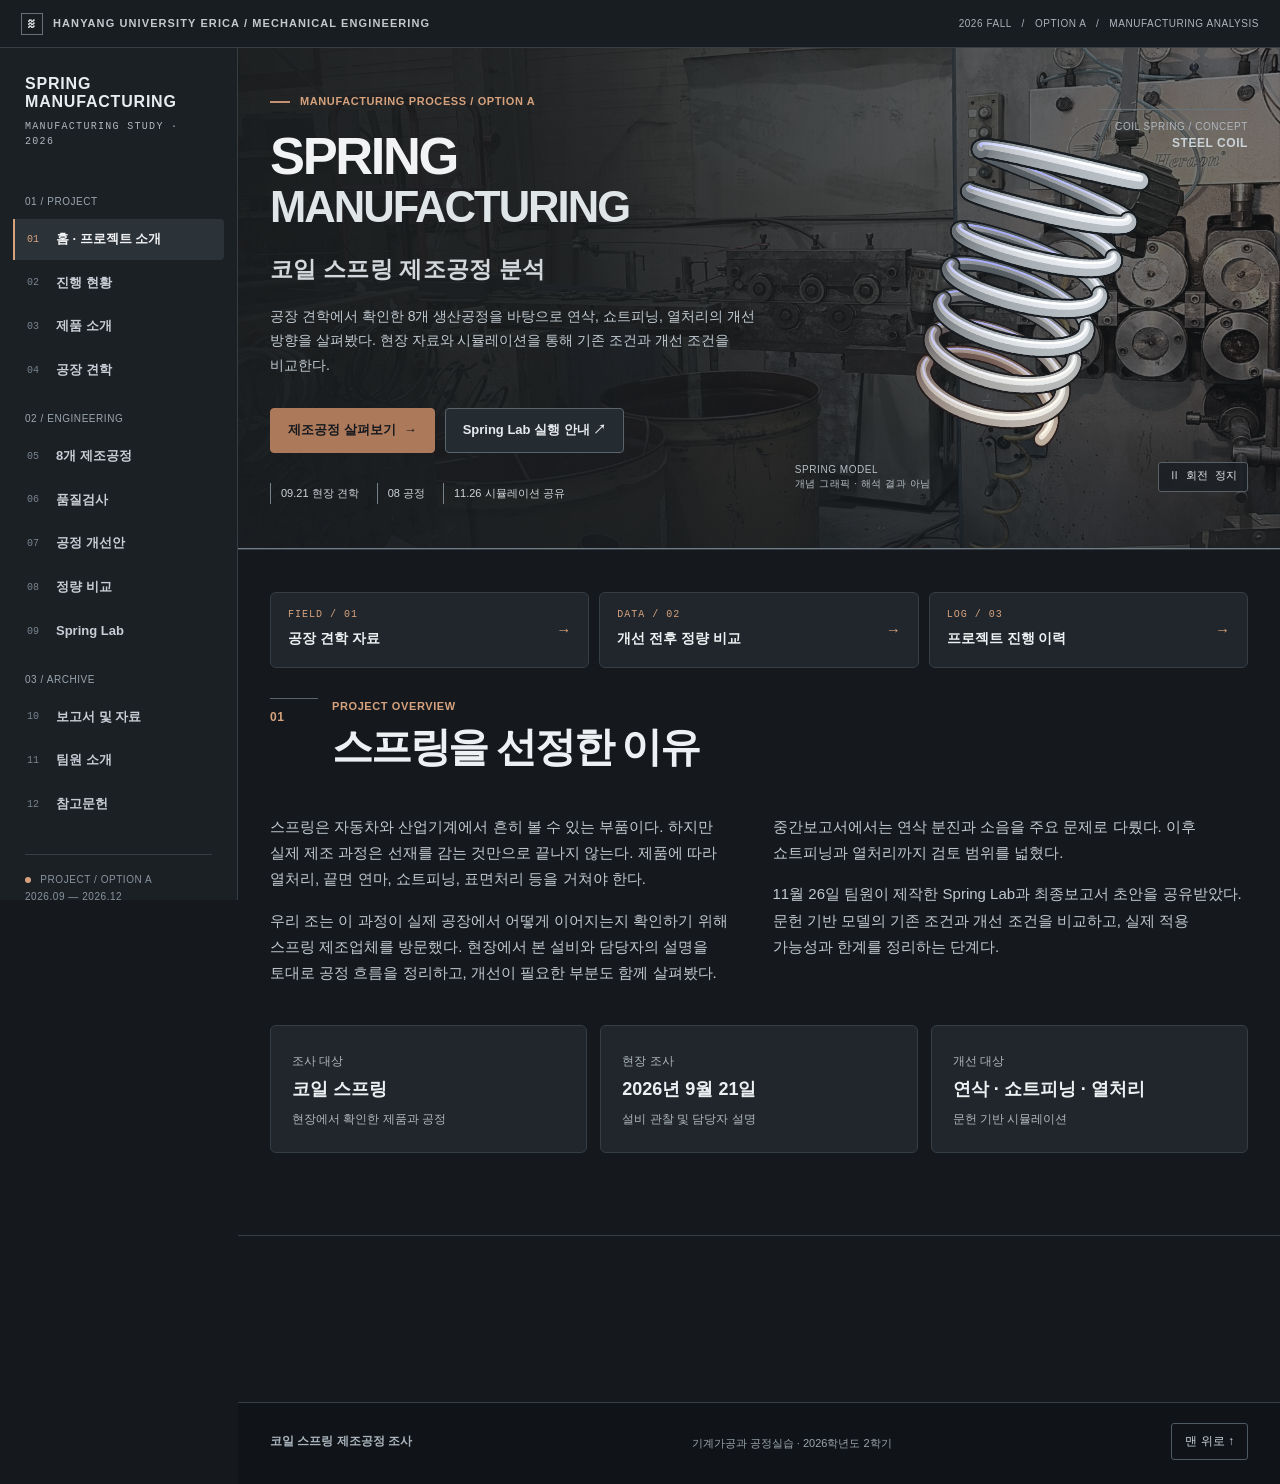
==== commit a781f433: "Update index.html" ====
--- a/index.html
+++ b/index.html
@@ -50,7 +50,7 @@
 <tr><th>소재·치수·허용오차</th><td>콘트롤 스프링 SWP-B, 선경 3.20 mm (최종보고서 초안)</td></tr>
 </tbody></table>
 </div>
-<div class="product-photos"><figure class="image-frame"><img alt="크기와 색상이 다른 코일 스프링 시료" loading="lazy" src="images/product.jpg"/><figcaption>현장에서 확인한 스프링 시료</figcaption></figure><figure class="image-frame"><img alt="크기가 다른 스프링을 나란히 놓은 사진" loading="lazy" src="images/samples.jpg"/><figcaption>형상과 크기가 다른 제품들</figcaption></figure></div>
+<div class="product-photos"><figure class="image-frame"><img alt="크기와 색상이 다른 코일 스프링 시료" loading="lazy" src="images/product.jpg.jpg"/><figcaption>현장에서 확인한 스프링 시료</figcaption></figure><figure class="image-frame"><img alt="크기가 다른 스프링을 나란히 놓은 사진" loading="lazy" src="images/samples.jpg.jpg"/><figcaption>형상과 크기가 다른 제품들</figcaption></figure></div>
 </div>
 <p class="small" style="margin-top:18px">최종보고서 초안에서는 실제 콘트롤 스프링(SWP-B) 공정과 해석용 SWOSC-V 기준 모델을 구분한다. 해석 모델은 선경 4 mm, 평균 코일 직경 25 mm, 유효 권수 6으로 설정했다.</p>
 </div></section>
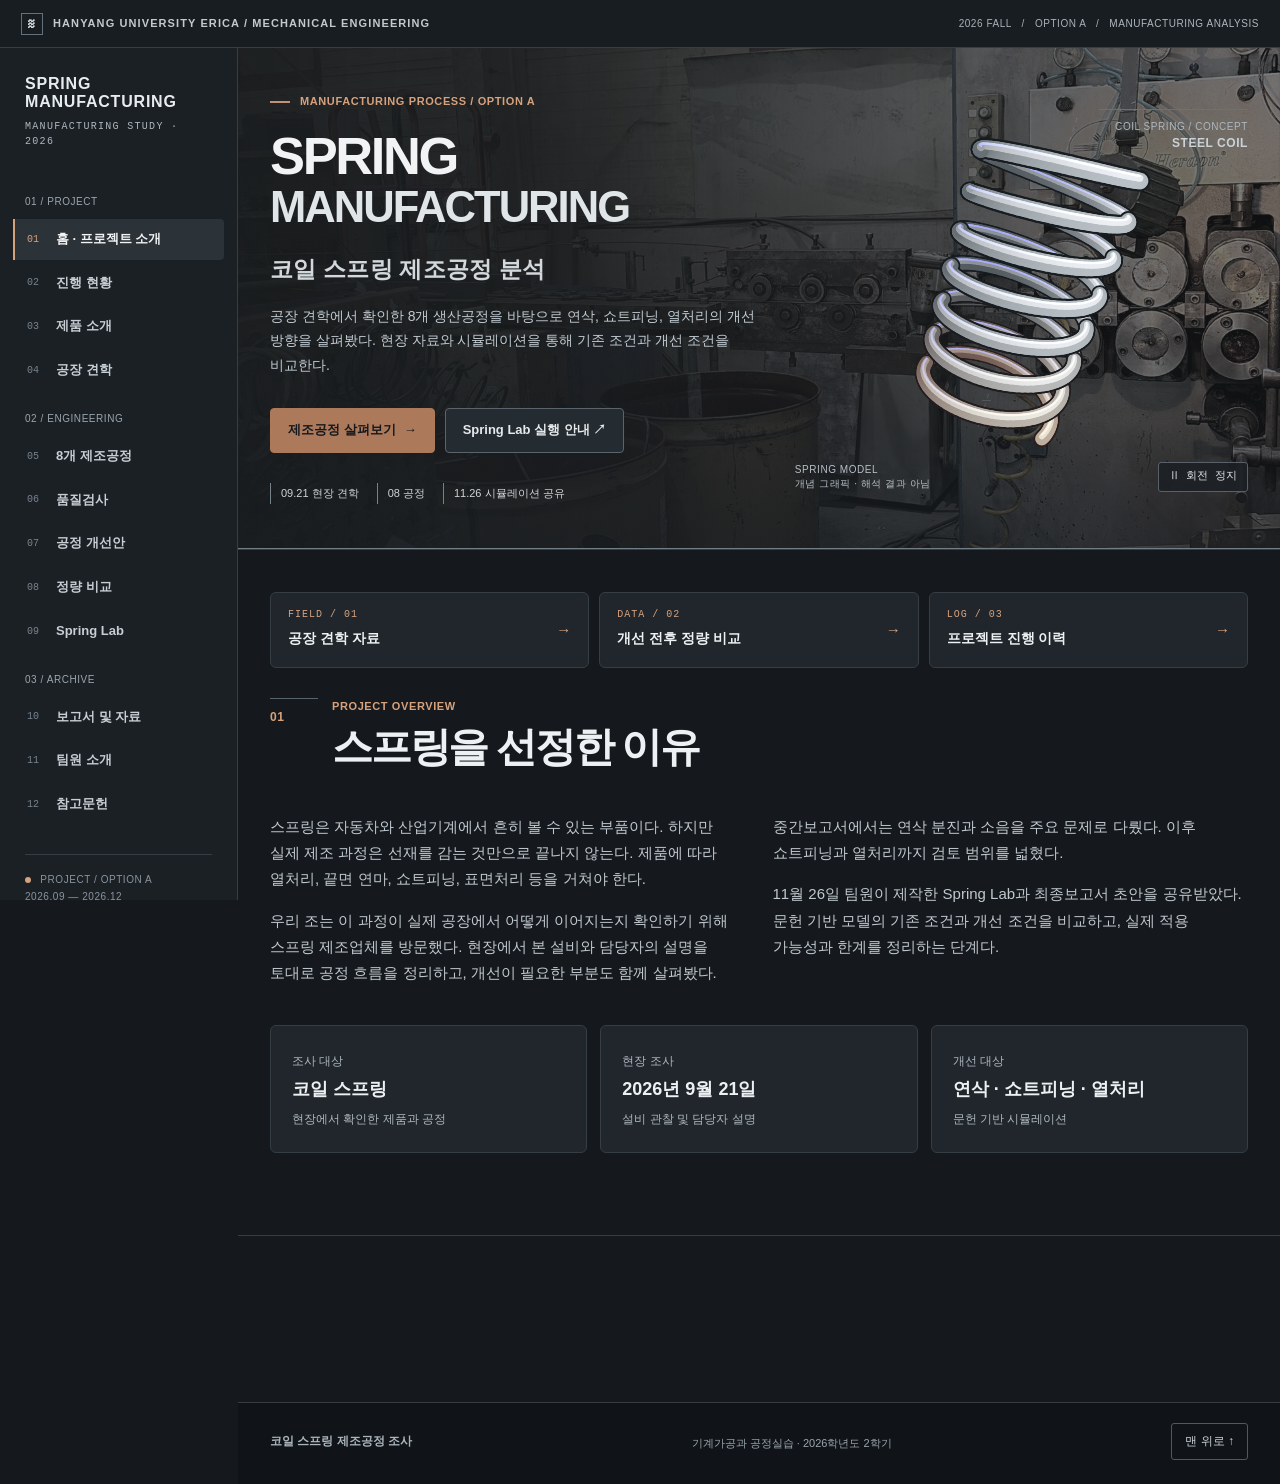
==== commit 837ee935: "Update index.html" ====
--- a/index.html
+++ b/index.html
@@ -101,7 +101,29 @@
 <ol class="references"><li>기계가공과 공정실습, 2026학년도 2학기 Option A 팀 중간보고서.</li><li>2026년 9월 21일 스프링 제조업체 견학 중 관찰한 설비 및 담당자 설명.</li><li>팀이 제공한 공장 사진, 스프링 시료 사진, 코일 성형기 작동 영상.</li><li>스프링 상수·연삭속도·생산량 계산에 사용하는 일반 기계공학 관계식.</li><li>11월 26일 공유받은 최종 결과보고서 초안 및 Spring Lab 프로그램 (팀 제공).</li></ol>
 <div class="note">최종보고서 초안에는 문헌별 모델 근거가 정리되어 있다. 인용 문헌의 원문과 적용 범위, 현장 조건과 해석 조건의 차이를 최종 제출 전에 검토할 예정이다.</div>
 </div></section>
-<section id="lab"><div class="wrap"><div class="kicker">PROJECT RESOURCES</div><h2>Spring Lab</h2><p class="lead">11월 26일 공유받은 팀원 제작 프로그램. 연삭 분진, 쇼트피닝, 열처리 및 스프링 설계의 조건을 변경하고 기준 A와 현재 B를 비교할 수 있다.</p><div class="point"><h3>웹 버전</h3><p>별도 설치 없이 브라우저에서 실행한다. 발표에서는 PC 전체 화면을 권장한다.</p><a class="action" href="SpringLab.html" rel="noopener" target="_blank">Spring Lab 실행 ↗</a><p class="small">프로그램에 포함된 논문 근거 및 모델 가정은 별도로 검토해야 한다. Windows 실행 파일은 웹 배포본에 포함하지 않았다.</p></div></div></section><section id="reports"><div class="wrap"><div class="kicker">PROJECT RESOURCES</div><h2>보고서 및 자료</h2><p class="lead">중간보고서와 최종 결과보고서 초안을 구분해 관리한다.</p><div class="intro-points"><article class="point"><span>2026.10.14</span><h3>중간보고서</h3><p>현장 견학, 8개 제조공정, 연삭 문제 및 향후 조사 계획.</p><a aria-disabled="true" class="action disabled" data-report="reports/progress-report.pdf" rel="noopener" target="_blank">파일 공개 확인 후 등록</a></article><article class="point"><span>2026.11.26 공유 · 초안</span><h3>최종 결과보고서 초안</h3><p>공정별 상세 조건, 세 가지 개선안, 시뮬레이션과 정량 비교.</p><a aria-disabled="true" class="action disabled" data-report="reports/final-report-draft.docx" download="">파일 공개 확인 후 등록</a></article><article class="point"><span>예정</span><h3>최종 제출본</h3><p>팀 검토와 발표 피드백 반영 후 등록할 예정이다.</p></article></div><p class="note">보고서 원본에는 팀원 학번과 업체 내부 자료가 포함될 수 있다. 공개용으로 정리한 파일을 reports 폴더에 올리고 HTML의 REPORT_FILES 설정을 켜면 열람 링크가 활성화된다.</p></div></section></main>
+<section id="lab"><div class="wrap"><div class="kicker">PROJECT RESOURCES</div><h2>Spring Lab</h2><p class="lead">11월 26일 공유받은 팀원 제작 프로그램. 연삭 분진, 쇼트피닝, 열처리 및 스프링 설계의 조건을 변경하고 기준 A와 현재 B를 비교할 수 있다.</p><div class="point"><h3>웹 버전</h3><p>별도 설치 없이 브라우저에서 실행한다. 발표에서는 PC 전체 화면을 권장한다.</p><div style="display:flex; gap:12px; flex-wrap:wrap;">
+
+    <a class="action"
+       href="SpringLab.html"
+       rel="noopener"
+       target="_blank">
+        Spring Lab 웹 실행 ↗
+    </a>
+
+    <a class="action"
+       href="https://github.com/sklee221-cell/manufacturing-project/releases/download/v1.0.0/SpringLab-Desktop-1.0.0-Windows-x64.exe">
+        Windows용 다운로드 ↓
+    </a>
+
+</div>
+
+<p class="small">
+    Web Edition · 별도 설치 없이 실행 가능
+    <br>
+    Desktop Edition · Windows x64 / v1.0.0
+    <br>
+    프로그램에 포함된 논문 근거 및 모델 가정은 별도로 검토해야 한다.
+</p></div></div></section><section id="reports"><div class="wrap"><div class="kicker">PROJECT RESOURCES</div><h2>보고서 및 자료</h2><p class="lead">중간보고서와 최종 결과보고서 초안을 구분해 관리한다.</p><div class="intro-points"><article class="point"><span>2026.10.14</span><h3>중간보고서</h3><p>현장 견학, 8개 제조공정, 연삭 문제 및 향후 조사 계획.</p><a aria-disabled="true" class="action disabled" data-report="reports/progress-report.pdf" rel="noopener" target="_blank">파일 공개 확인 후 등록</a></article><article class="point"><span>2026.11.26 공유 · 초안</span><h3>최종 결과보고서 초안</h3><p>공정별 상세 조건, 세 가지 개선안, 시뮬레이션과 정량 비교.</p><a aria-disabled="true" class="action disabled" data-report="reports/final-report-draft.docx" download="">파일 공개 확인 후 등록</a></article><article class="point"><span>예정</span><h3>최종 제출본</h3><p>팀 검토와 발표 피드백 반영 후 등록할 예정이다.</p></article></div><p class="note">보고서 원본에는 팀원 학번과 업체 내부 자료가 포함될 수 있다. 공개용으로 정리한 파일을 reports 폴더에 올리고 HTML의 REPORT_FILES 설정을 켜면 열람 링크가 활성화된다.</p></div></section></main>
 <footer><div class="wrap"><b>코일 스프링 제조공정 조사</b><p>기계가공과 공정실습 · 2026학년도 2학기</p><button class="top-btn" id="backTop" type="button">맨 위로 ↑</button></div></footer>
 <div aria-label="사진 확대 보기" aria-modal="true" class="lightbox" id="lightbox" role="dialog"><button aria-label="닫기" class="lightbox-close" id="closeLightbox" type="button">×</button><figure class="lightbox-inner"><img alt="" id="lightboxImage"/><figcaption id="lightboxCaption"></figcaption></figure></div>
 <script>
